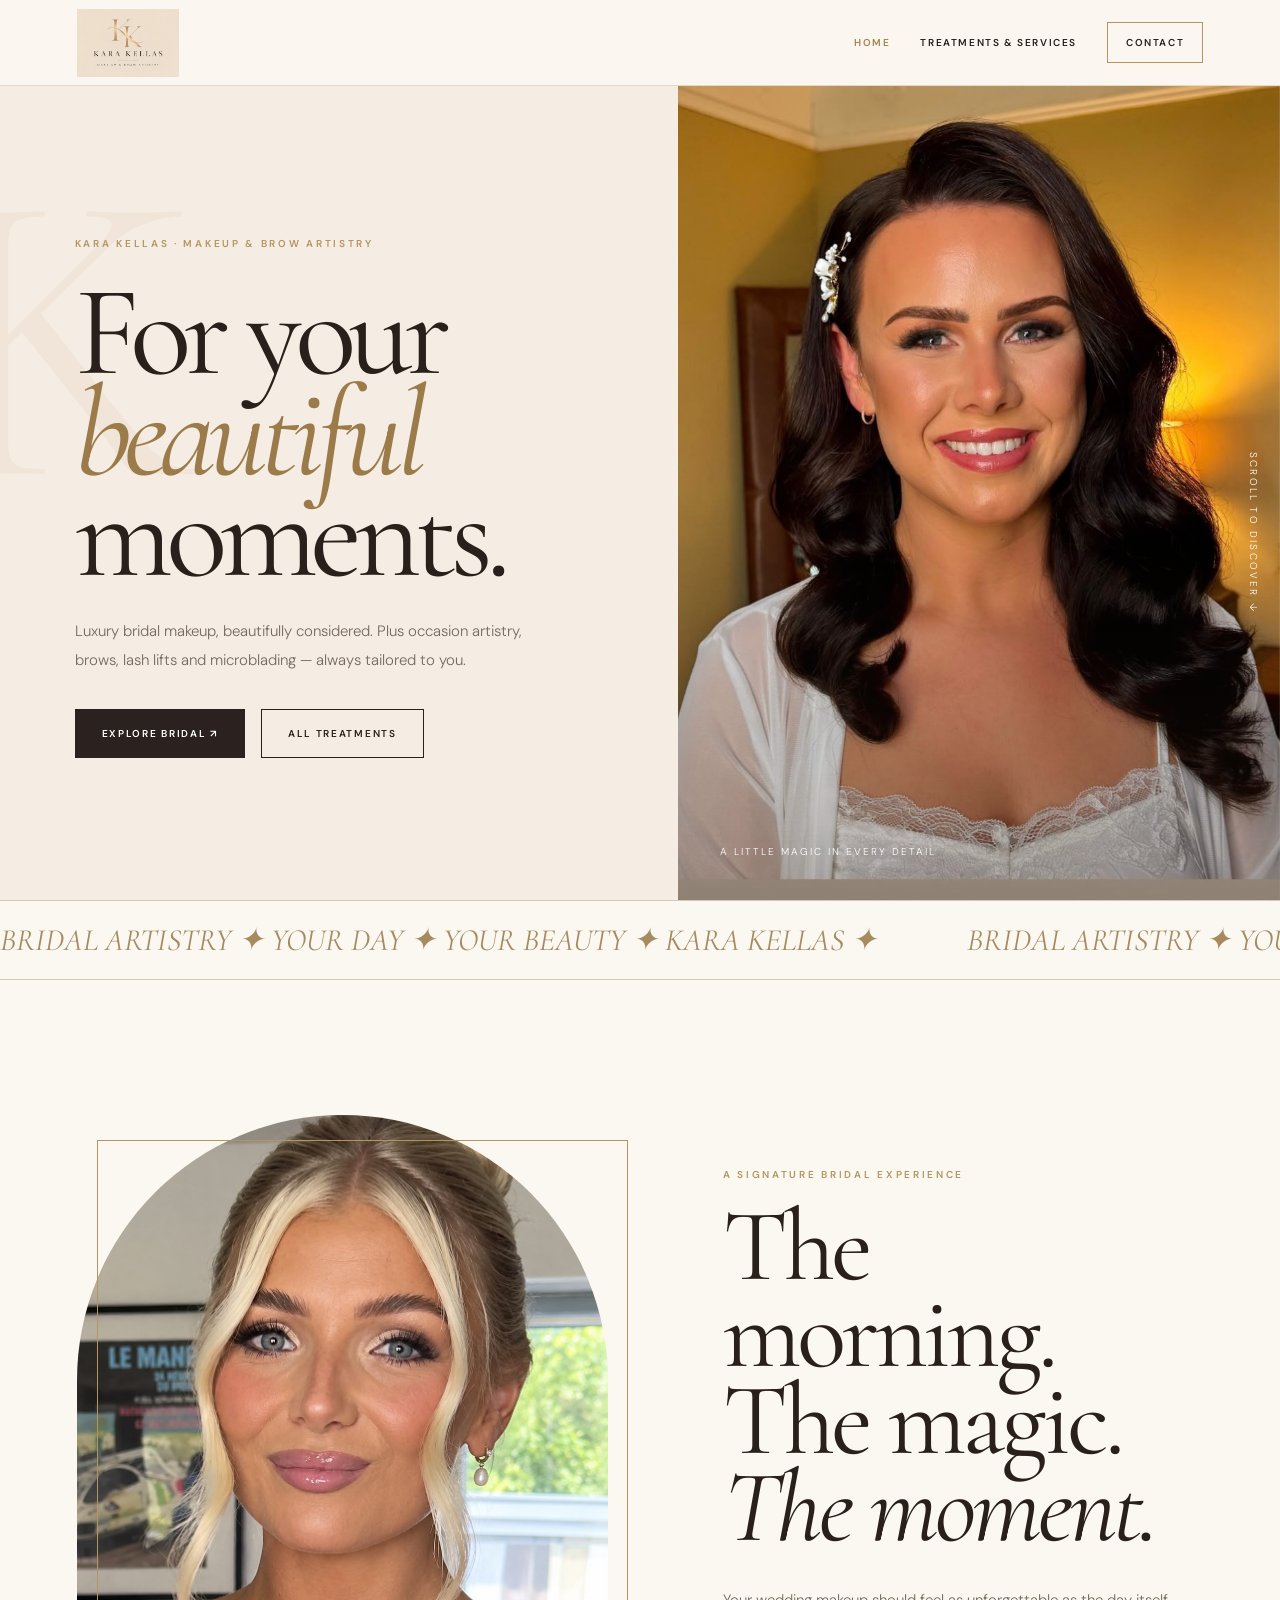
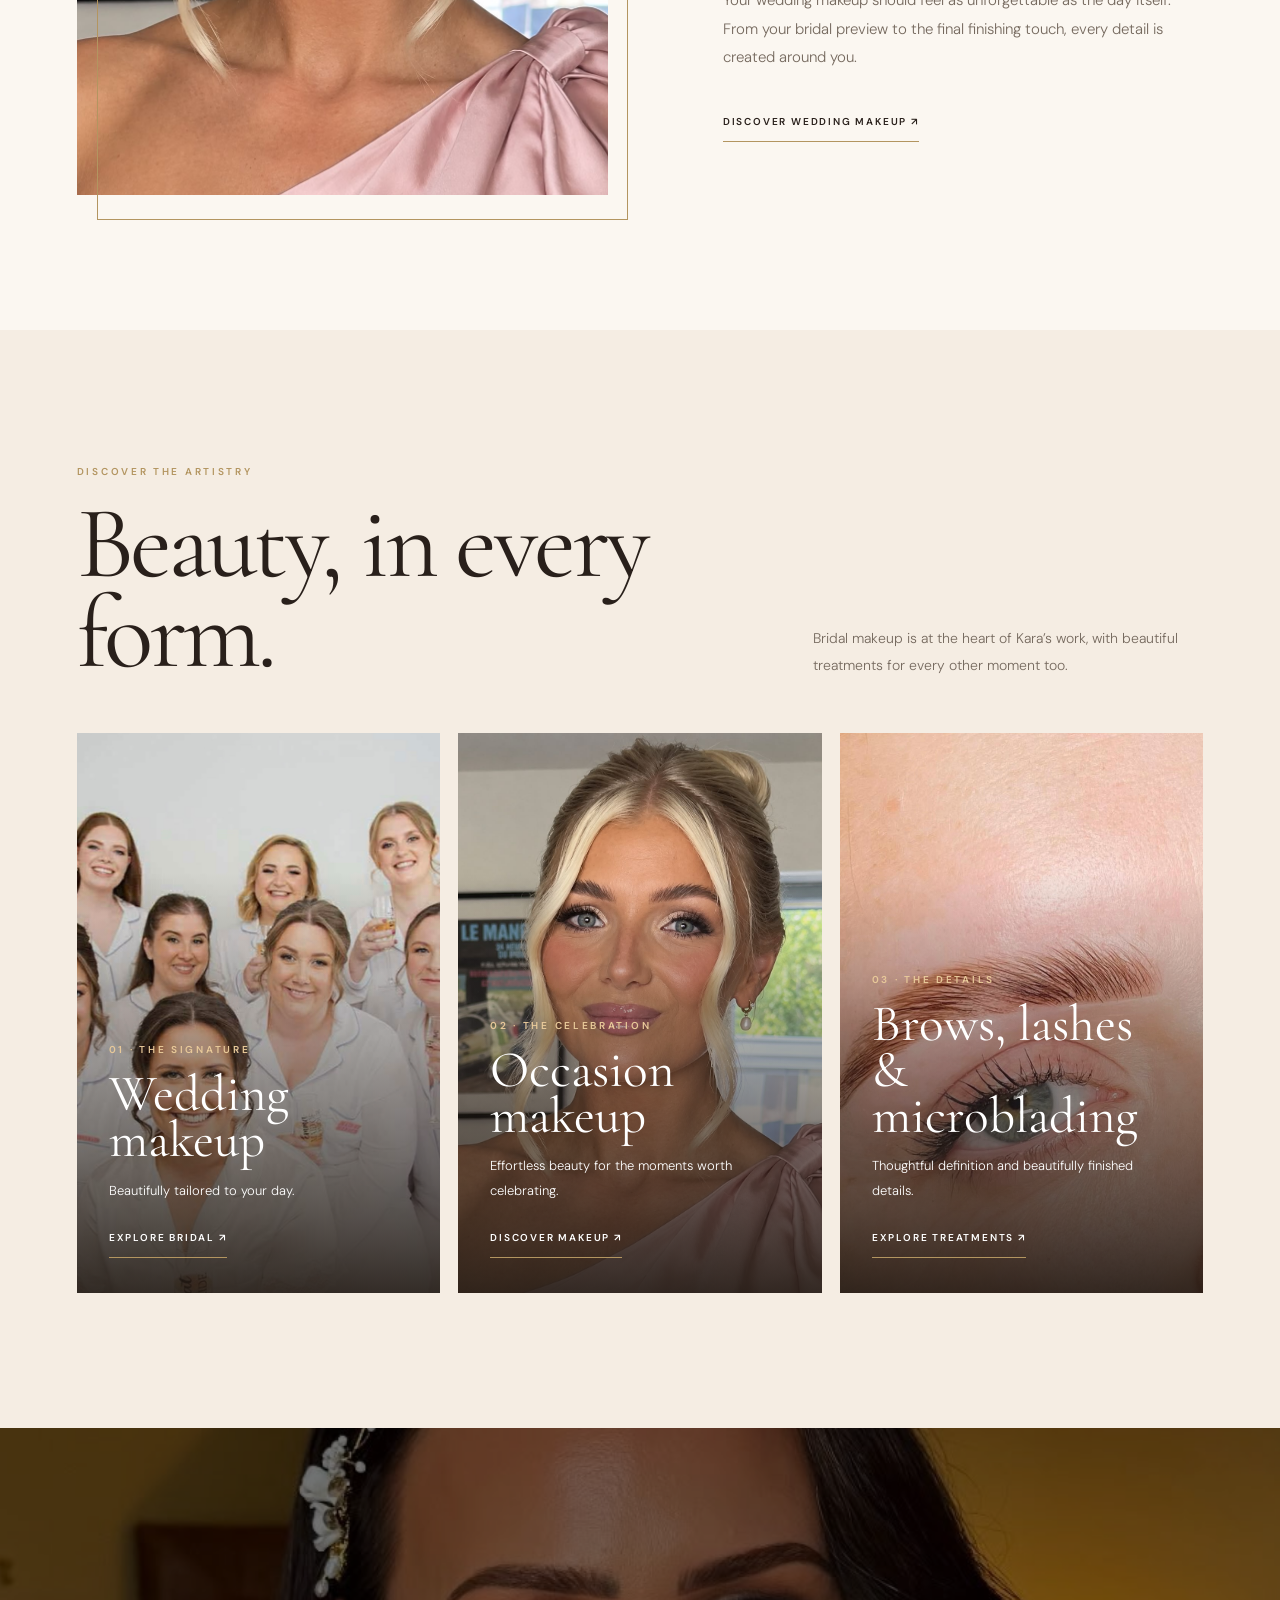
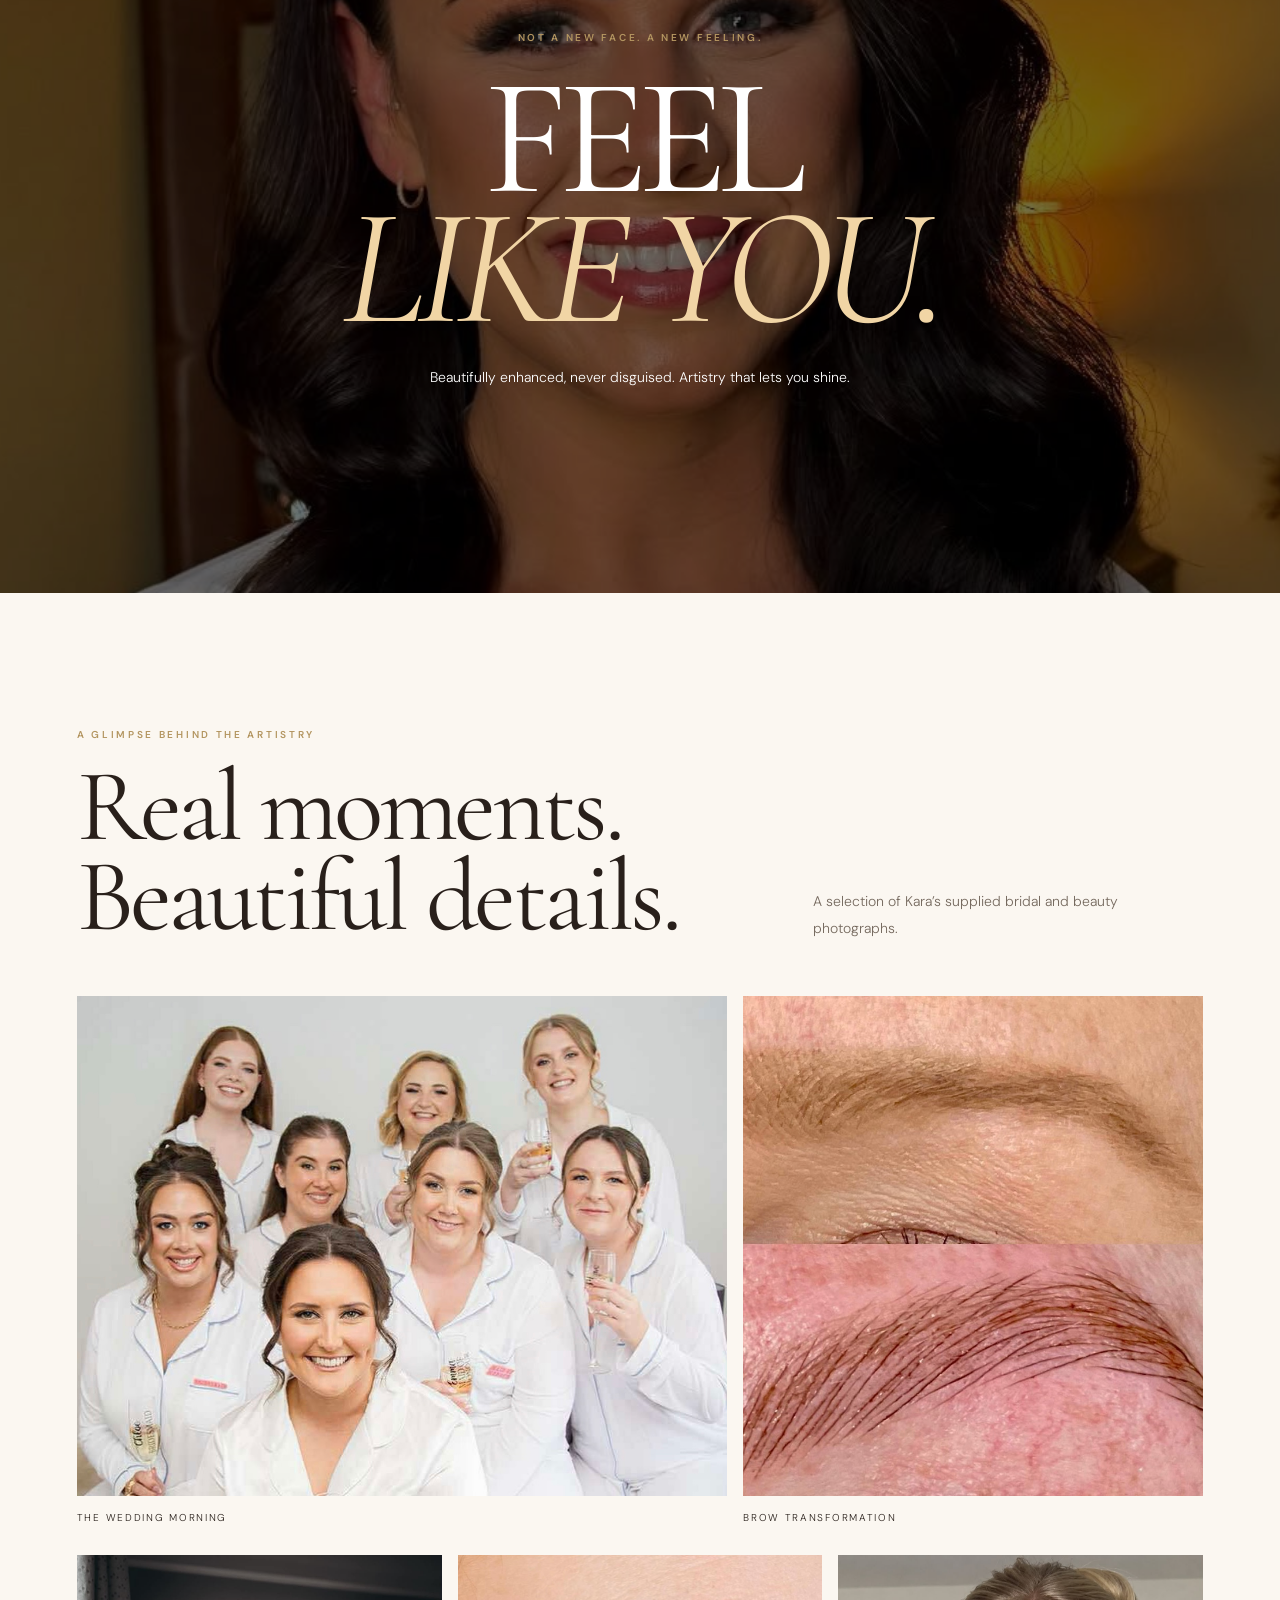
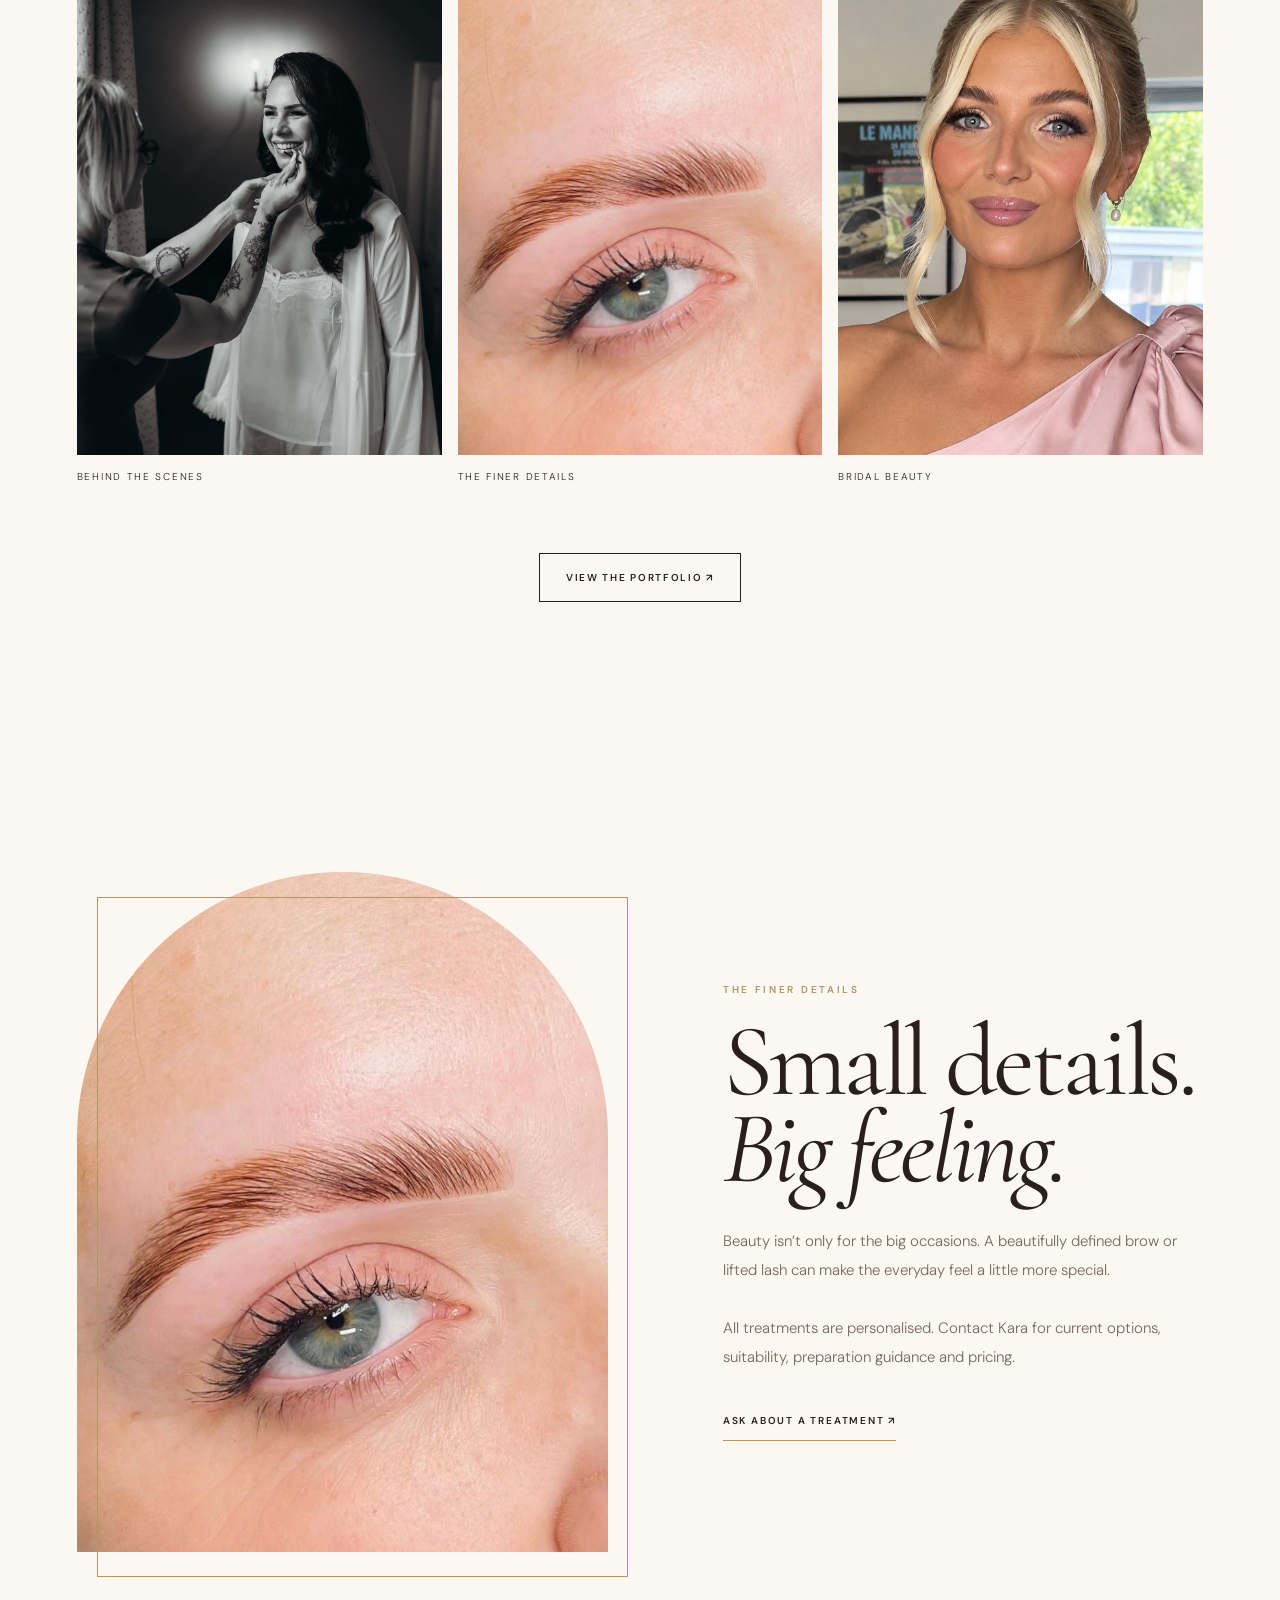
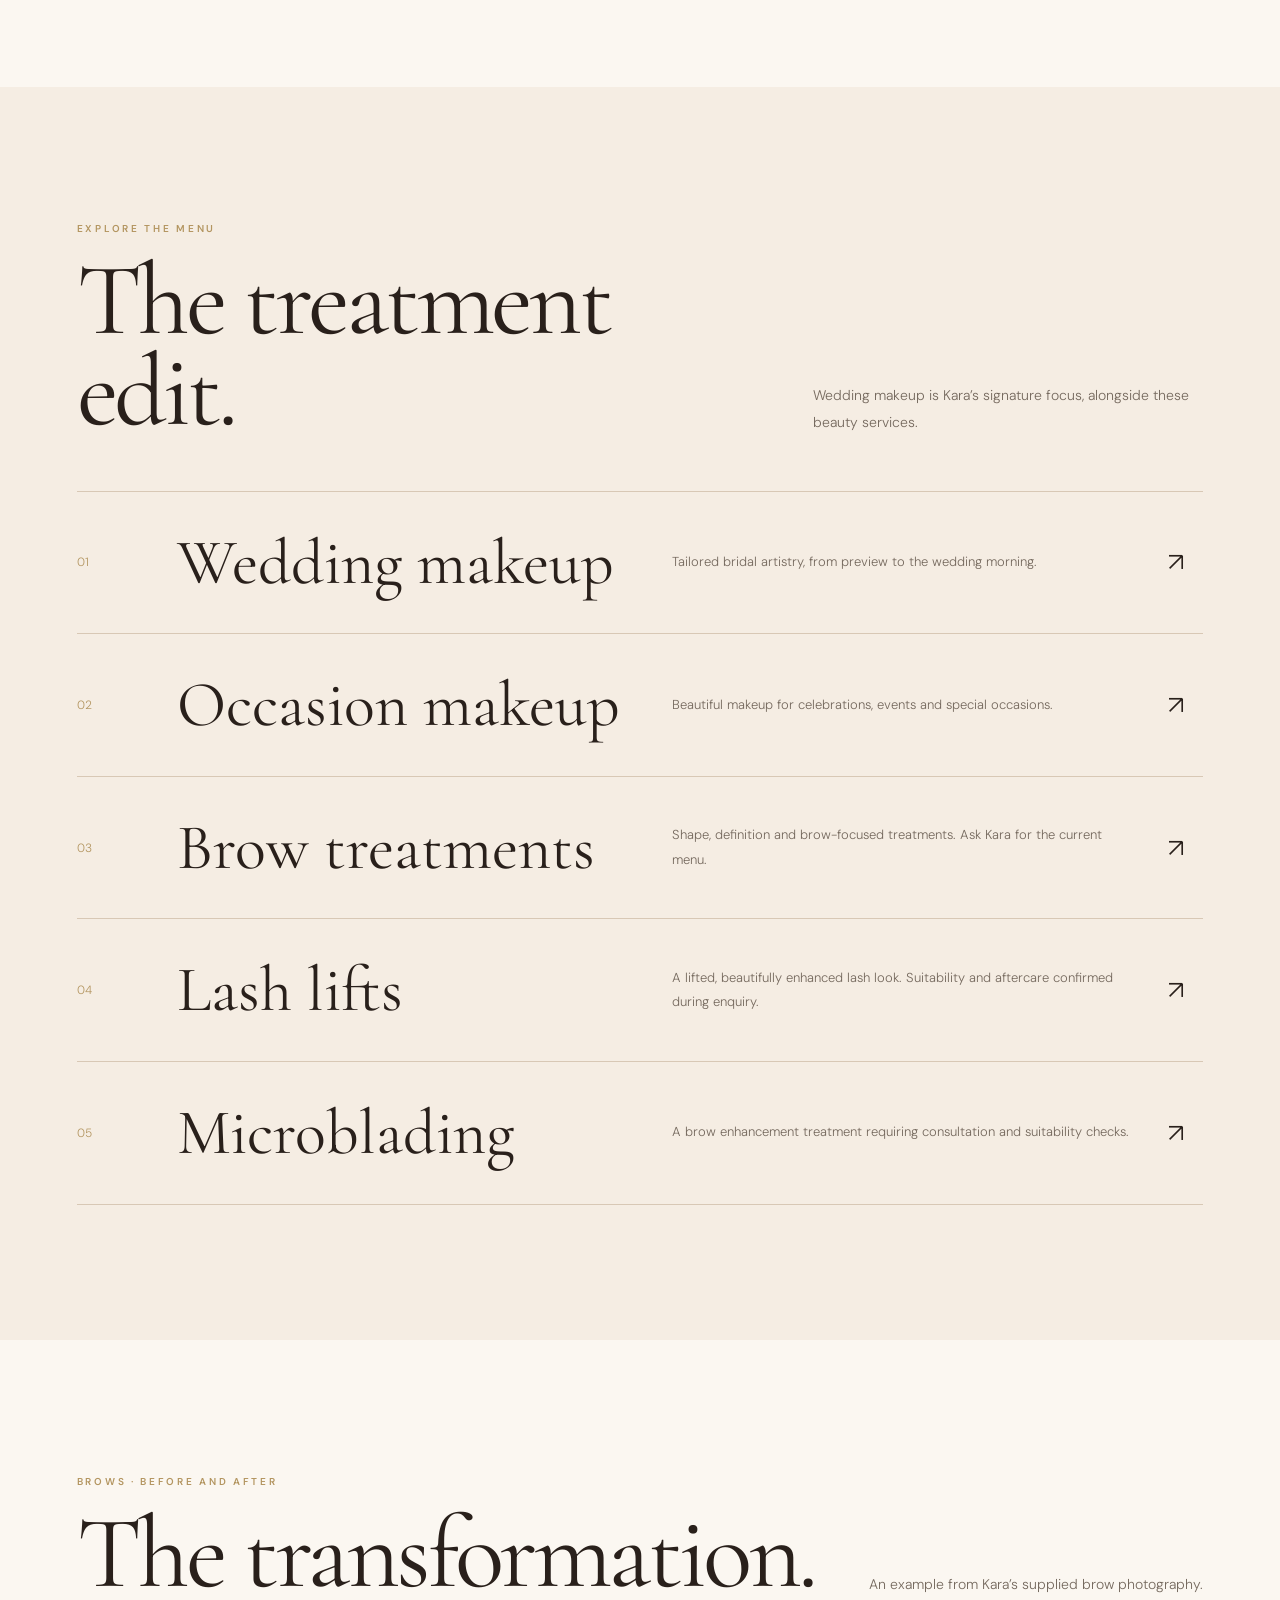
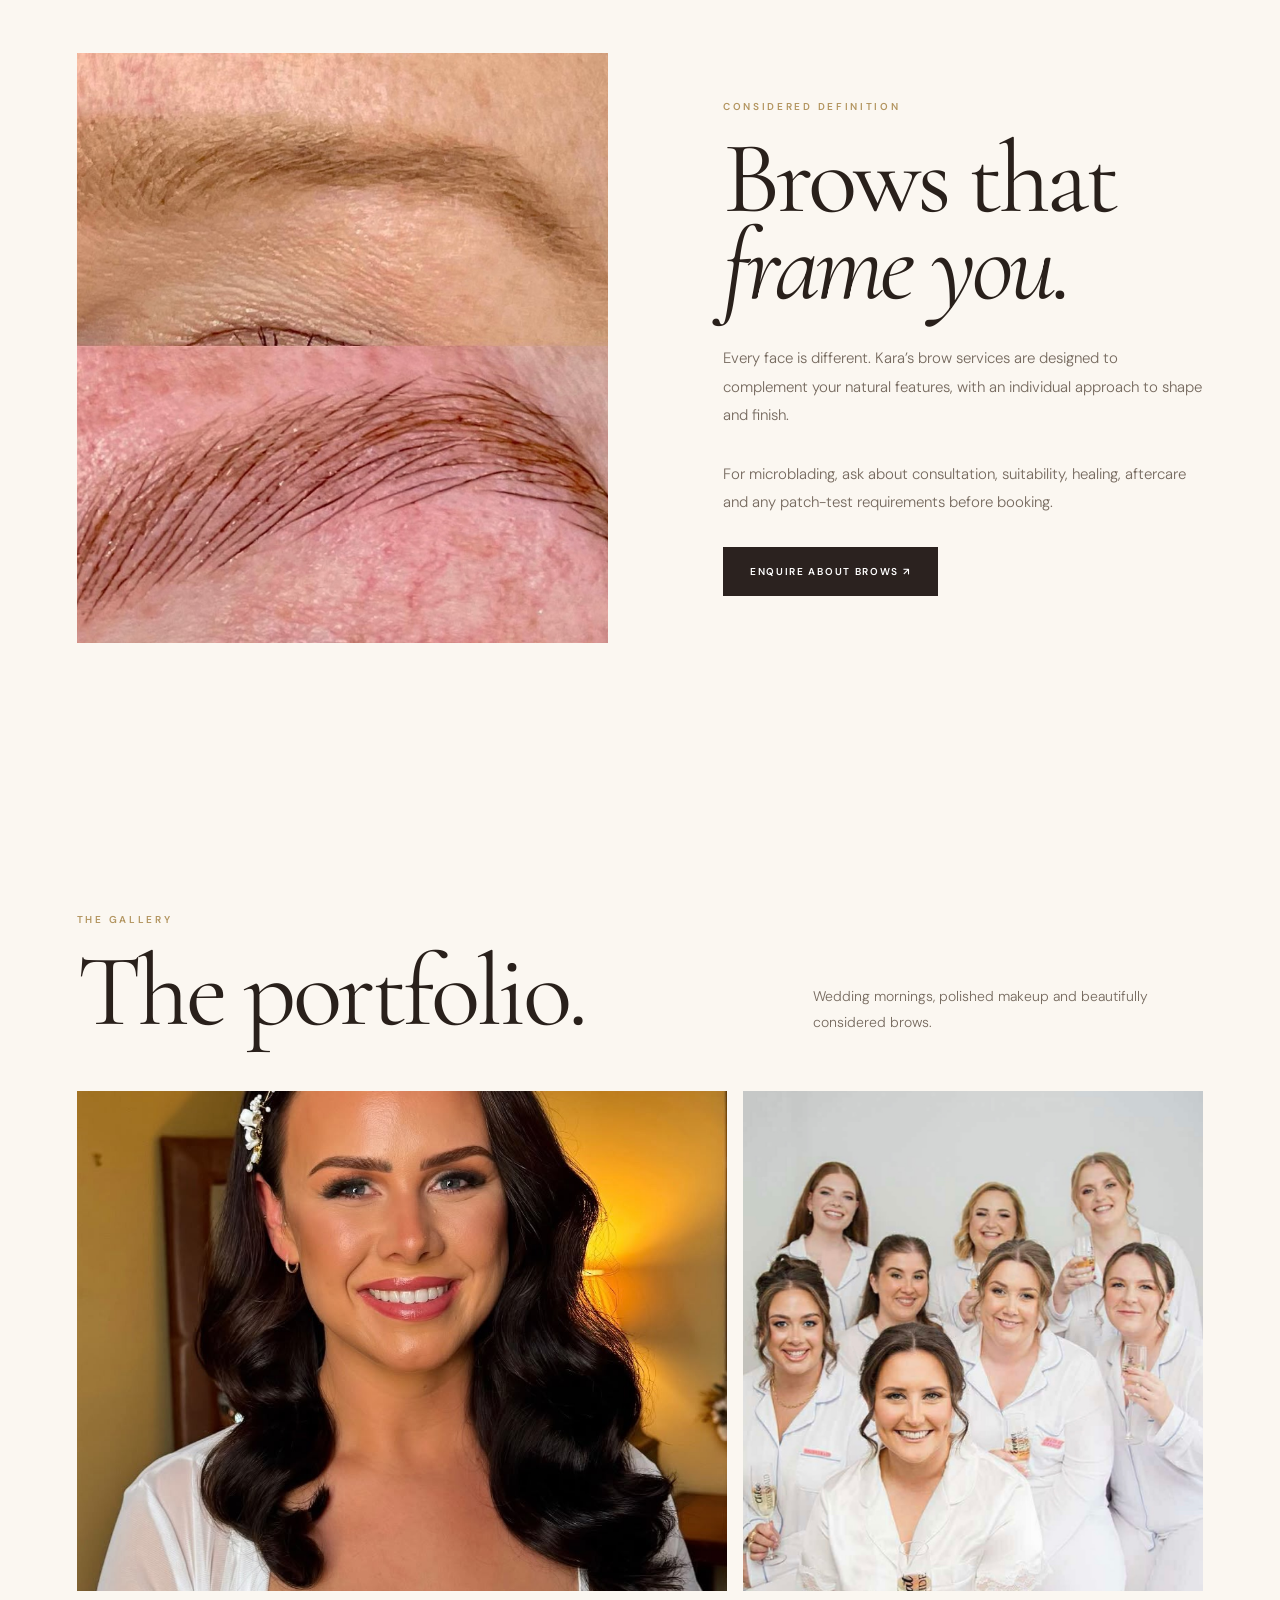
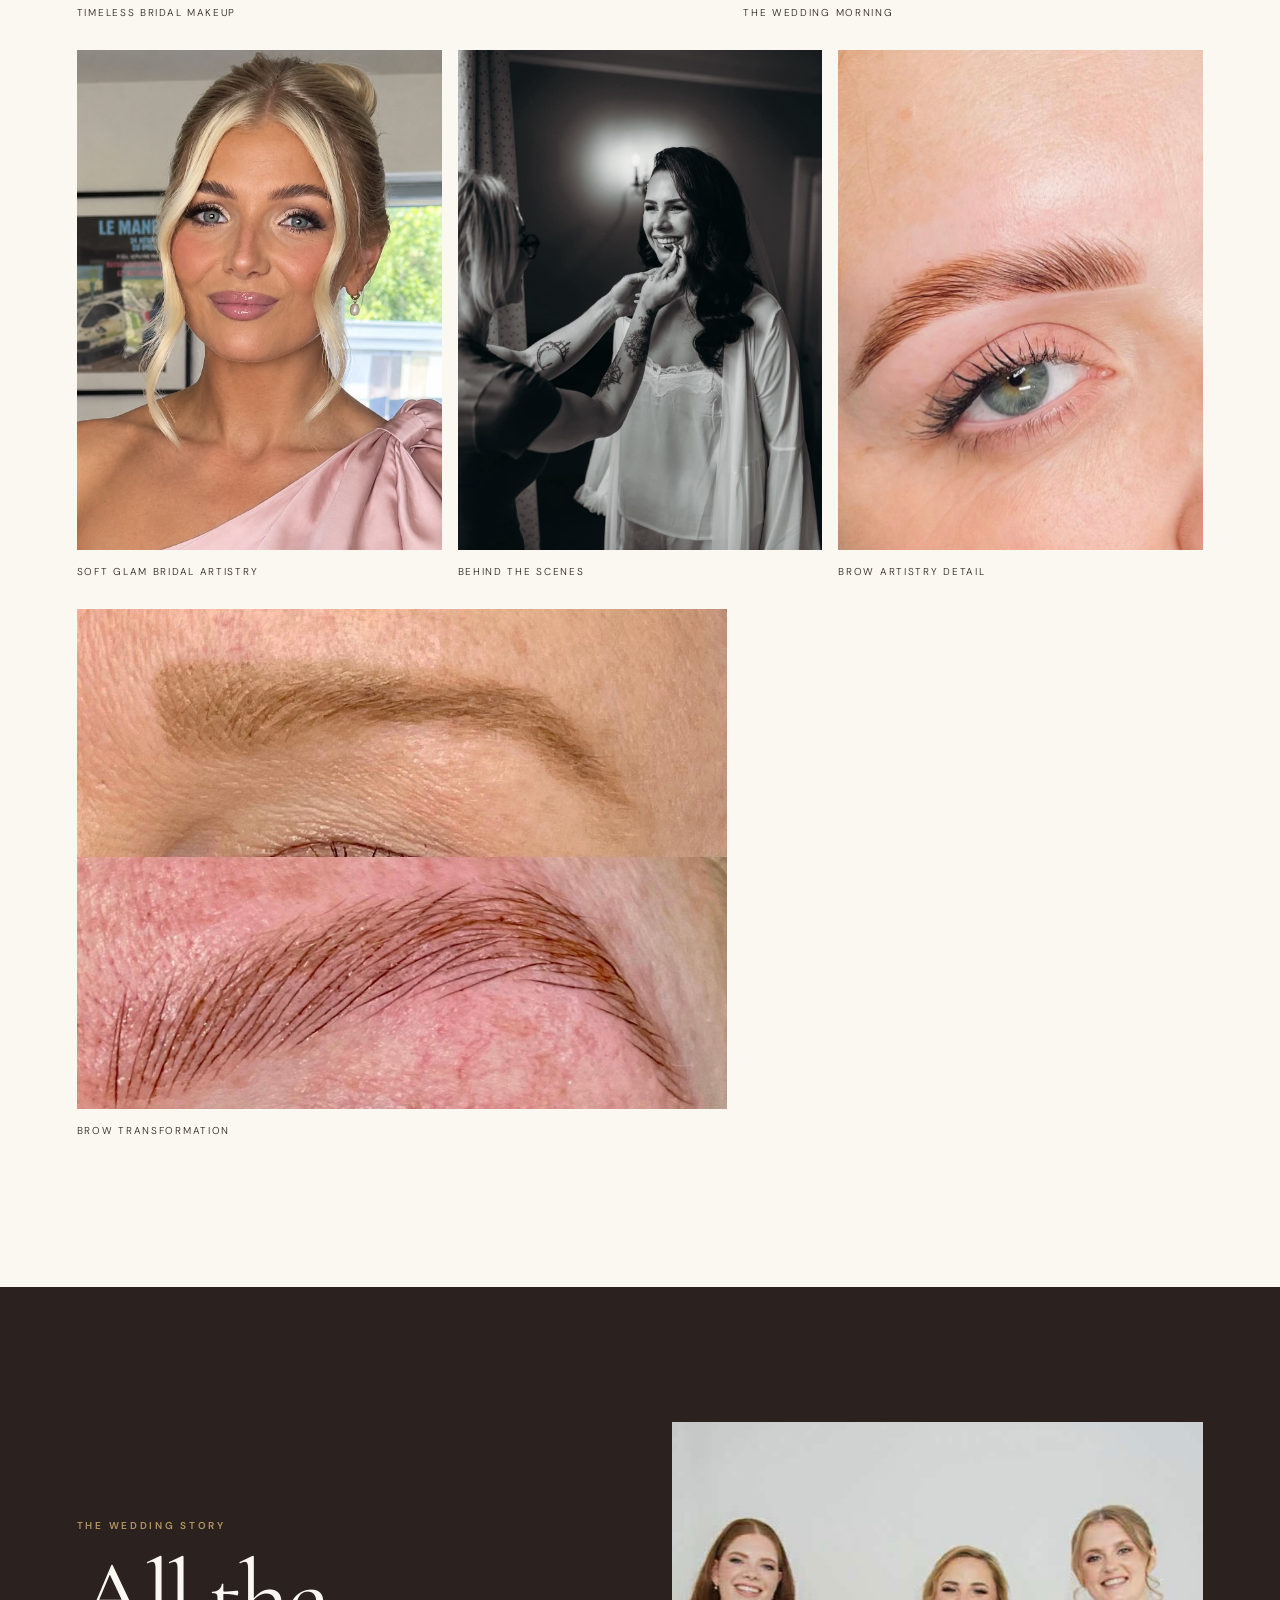
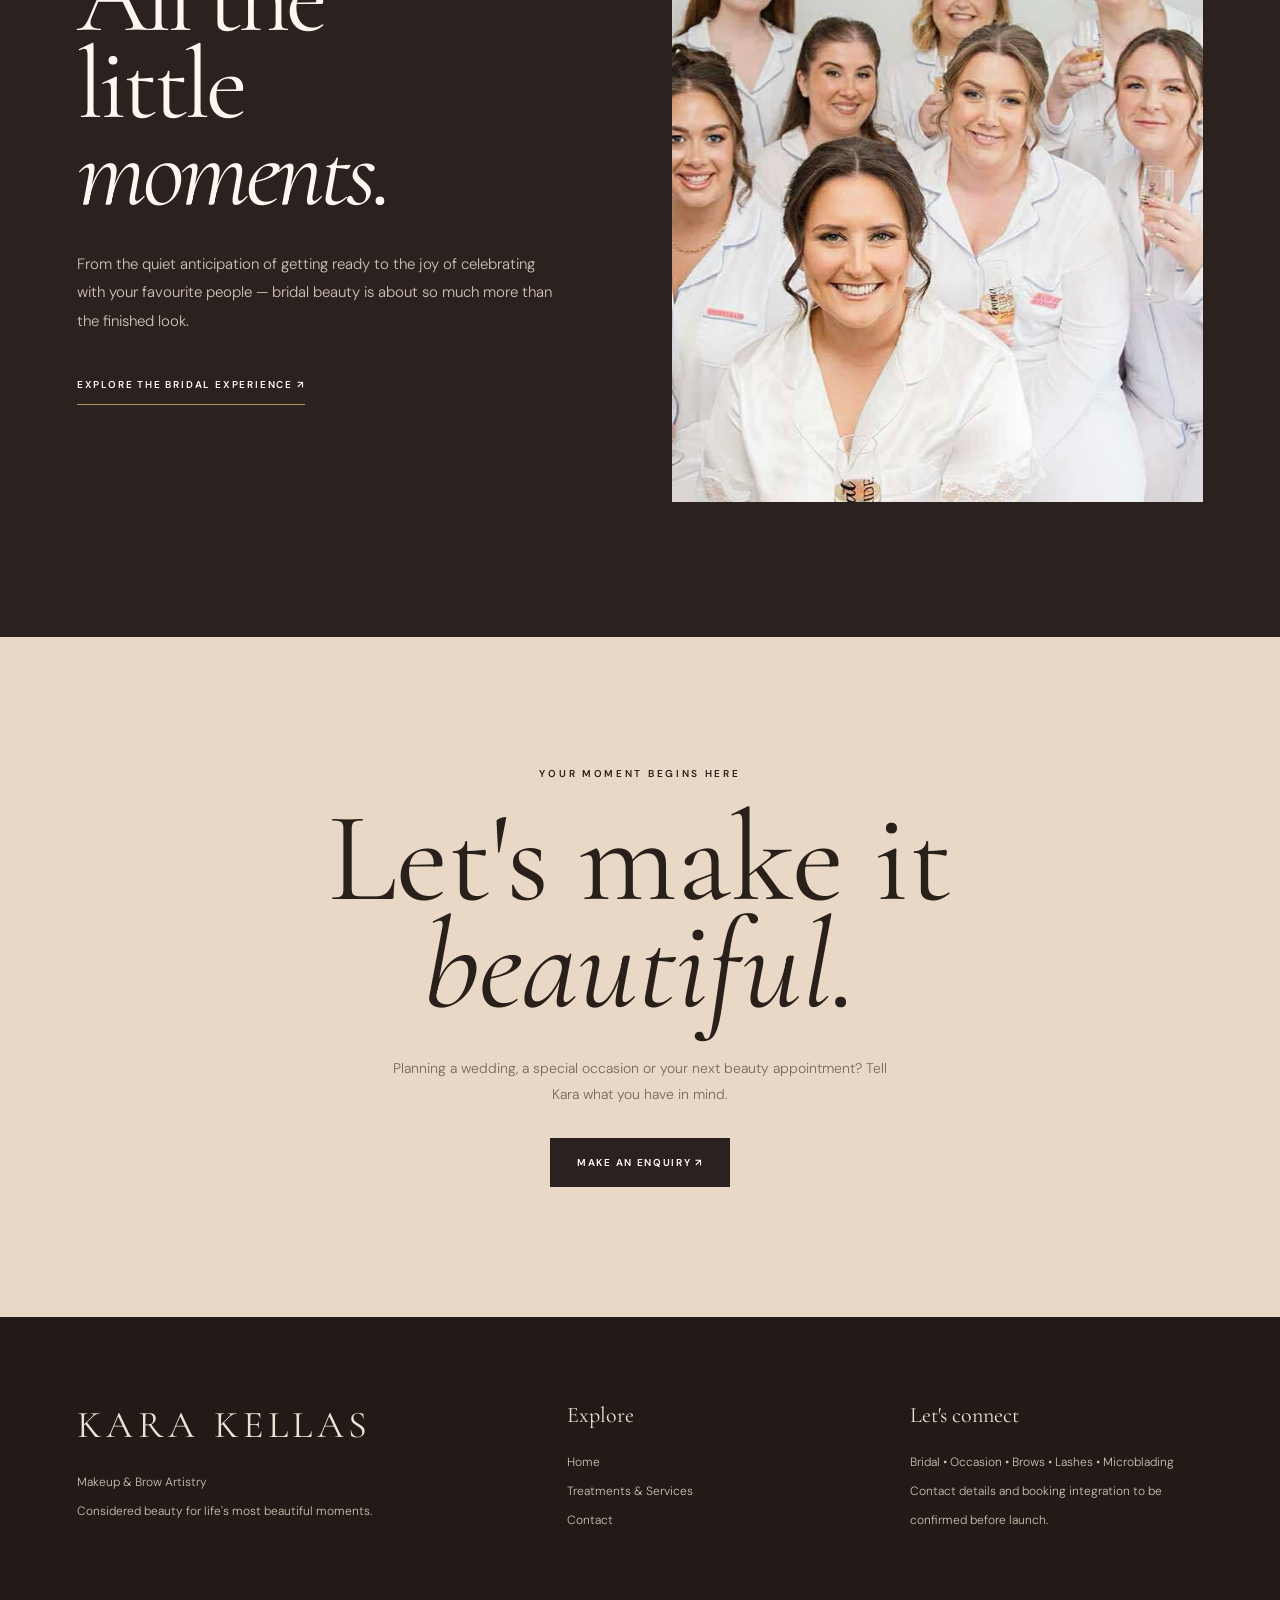
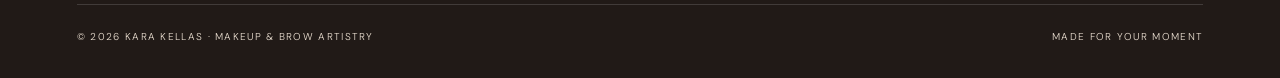
==== index.html @ be5a33a1 "Add files via upload" ====
<!DOCTYPE html>

<html lang="en-GB"><head><meta charset="utf-8"/><meta content="width=device-width,initial-scale=1" name="viewport"/><meta content="#f5ede3" name="theme-color"/><meta content="Kara Kellas — bridal makeup, occasion makeup, microblading, brows and lash lifts." name="description"/><title>Bridal Makeup &amp; Beauty | Kara Kellas</title><link href="styles.css" rel="stylesheet"/></head><body><header class="nav"><a aria-label="Kara Kellas home" class="brand" href="index.html"><img alt="Kara Kellas — Makeup &amp; Brow Artistry" class="header-logo" src="assets/kara-header-logo.jpg"/></a><button aria-controls="nav-links" aria-expanded="false" class="mobile-toggle">MENU ☰</button><nav aria-label="Main navigation" class="nav-links" id="nav-links"><a class="active" href="index.html">Home</a><a href="services.html">Treatments &amp; Services</a><a class="nav-button" href="contact.html">Contact</a></nav></header><main><section class="hero"><div class="hero-copy"><div class="eyebrow gold">Kara Kellas · Makeup &amp; Brow Artistry</div><h1>For your<br/><em>beautiful</em><br/>moments.</h1><p>Luxury bridal makeup, beautifully considered. Plus occasion artistry, brows, lash lifts and microblading — always tailored to you.</p><div class="hero-actions"><a class="button" href="services.html#bridal">Explore bridal ↗</a><a class="button outline" href="services.html#treatments">All treatments</a></div></div><div class="hero-image"><img alt="Bride with polished dark waves and wedding makeup" class="" loading="eager" src="assets/bridal-dark.jpg"/><div class="hero-stamp">A little magic in every detail</div><div class="vertical-label">Scroll to discover ↓</div></div></section><div class="ticker"><div class="ticker-track"><span>BRIDAL ARTISTRY ✦ YOUR DAY ✦ YOUR BEAUTY ✦ KARA KELLAS ✦</span><span>BRIDAL ARTISTRY ✦ YOUR DAY ✦ YOUR BEAUTY ✦ KARA KELLAS ✦</span></div></div><section class="section"><div class="container split"><div class="split-image arch reveal"><img alt="Bridal makeup featuring glowing skin and soft glam" class="" loading="lazy" src="assets/bridal-blonde.jpg"/><div class="image-frame"></div></div><div class="split-content reveal"><div class="eyebrow gold">A signature bridal experience</div><h2>The morning.<br/>The magic.<br/><em>The moment.</em></h2><p>Your wedding makeup should feel as unforgettable as the day itself. From your bridal preview to the final finishing touch, every detail is created around you.</p><a class="textlink" href="services.html#bridal">Discover wedding makeup ↗</a></div></div></section><section class="section cream"><div class="container"><div class="section-head reveal"><div><div class="eyebrow gold">Discover the artistry</div><h2>Beauty, in every form.</h2></div><p>Bridal makeup is at the heart of Kara’s work, with beautiful treatments for every other moment too.</p></div><div class="cards"><a class="photo-card reveal" href="services.html#bridal"><img alt="Bride and bridal party together" class="" loading="lazy" src="assets/bridal-party.jpg"/><div class="photo-card-content"><div class="eyebrow gold">01 · The signature</div><h3>Wedding<br/>makeup</h3><p>Beautifully tailored to your day.</p><span class="textlink">Explore bridal ↗</span></div></a><a class="photo-card reveal" href="services.html#treatments"><img alt="Soft glam occasion makeup" class="" loading="lazy" src="assets/bridal-blonde.jpg"/><div class="photo-card-content"><div class="eyebrow gold">02 · The celebration</div><h3>Occasion<br/>makeup</h3><p>Effortless beauty for the moments worth celebrating.</p><span class="textlink">Discover makeup ↗</span></div></a><a class="photo-card reveal" href="services.html#treatments"><img alt="Detailed brow and lash result" class="" loading="lazy" src="assets/brow-detail.jpg"/><div class="photo-card-content"><div class="eyebrow gold">03 · The details</div><h3>Brows, lashes<br/>&amp; microblading</h3><p>Thoughtful definition and beautifully finished details.</p><span class="textlink">Explore treatments ↗</span></div></a></div></div></section><section class="cinema"><img alt="Elegant bridal beauty portrait" class="" loading="lazy" src="assets/bridal-dark.jpg"/><div class="cinema-content reveal"><div class="eyebrow gold">Not a new face. A new feeling.</div><h2>FEEL<br/><em>LIKE YOU.</em></h2><p>Beautifully enhanced, never disguised. Artistry that lets you shine.</p></div></section><section class="section"><div class="container"><div class="section-head reveal"><div><div class="eyebrow gold">A glimpse behind the artistry</div><h2>Real moments.<br/>Beautiful details.</h2></div><p>A selection of Kara’s supplied bridal and beauty photographs.</p></div><div class="gallery-grid"><figure class="reveal"><img alt="Bride and her bridal party" class="" loading="lazy" src="assets/bridal-party.jpg"/><figcaption>The wedding morning</figcaption></figure><figure class="reveal"><img alt="Brow before and after transformation" class="" loading="lazy" src="assets/brow-transformation.jpg"/><figcaption>Brow transformation</figcaption></figure><figure class="reveal"><img alt="Behind the scenes of bridal makeup" class="" loading="lazy" src="assets/behind-scenes.jpg"/><figcaption>Behind the scenes</figcaption></figure><figure class="reveal"><img alt="Detailed brow treatment result" class="" loading="lazy" src="assets/brow-detail.jpg"/><figcaption>The finer details</figcaption></figure><figure class="reveal"><img alt="Bridal soft glam makeup" class="" loading="lazy" src="assets/bridal-blonde.jpg"/><figcaption>Bridal beauty</figcaption></figure></div><div style="text-align:center;margin-top:55px"><a class="button outline" href="index.html#portfolio">View the portfolio ↗</a></div></div></section><section class="section" id="treatments"><div class="container split"><div class="split-image arch reveal"><img alt="Defined brow and lashes in close-up" class="" loading="lazy" src="assets/brow-detail.jpg"/><div class="image-frame"></div></div><div class="split-content reveal"><div class="eyebrow gold">The finer details</div><h2>Small details.<br/><em>Big feeling.</em></h2><p>Beauty isn’t only for the big occasions. A beautifully defined brow or lifted lash can make the everyday feel a little more special.</p><p>All treatments are personalised. Contact Kara for current options, suitability, preparation guidance and pricing.</p><a class="textlink" href="contact.html">Ask about a treatment ↗</a></div></div></section><section class="section cream"><div class="container"><div class="section-head reveal"><div><div class="eyebrow gold">Explore the menu</div><h2>The treatment edit.</h2></div><p>Wedding makeup is Kara’s signature focus, alongside these beauty services.</p></div><div class="service-list"><a class="service-item reveal" href="services.html#bridal"><span class="number">01</span><h3>Wedding makeup</h3><p>Tailored bridal artistry, from preview to the wedding morning.</p><span class="arrow">↗</span></a><a class="service-item reveal" href="contact.html?service=Occasion%20makeup"><span class="number">02</span><h3>Occasion makeup</h3><p>Beautiful makeup for celebrations, events and special occasions.</p><span class="arrow">↗</span></a><a class="service-item reveal" href="contact.html?service=Brows"><span class="number">03</span><h3>Brow treatments</h3><p>Shape, definition and brow-focused treatments. Ask Kara for the current menu.</p><span class="arrow">↗</span></a><a class="service-item reveal" href="contact.html?service=Lash%20lift"><span class="number">04</span><h3>Lash lifts</h3><p>A lifted, beautifully enhanced lash look. Suitability and aftercare confirmed during enquiry.</p><span class="arrow">↗</span></a><a class="service-item reveal" href="contact.html?service=Microblading"><span class="number">05</span><h3>Microblading</h3><p>A brow enhancement treatment requiring consultation and suitability checks.</p><span class="arrow">↗</span></a></div></div></section><section class="section"><div class="container"><div class="section-head reveal"><div><div class="eyebrow gold">Brows · Before and after</div><h2>The transformation.</h2></div><p>An example from Kara’s supplied brow photography.</p></div><div class="split"><div class="split-image reveal" style="height:590px"><img alt="Before and after photograph showing a brow transformation" class="" loading="lazy" src="assets/brow-transformation.jpg"/></div><div class="split-content reveal"><div class="eyebrow gold">Considered definition</div><h2>Brows that<br/><em>frame you.</em></h2><p>Every face is different. Kara’s brow services are designed to complement your natural features, with an individual approach to shape and finish.</p><p>For microblading, ask about consultation, suitability, healing, aftercare and any patch-test requirements before booking.</p><a class="button" href="contact.html?service=Brows">Enquire about brows ↗</a></div></div></div></section><section class="section" id="portfolio"><div class="container"><div class="section-head reveal"><div><div class="eyebrow gold">The gallery</div><h2>The portfolio.</h2></div><p>Wedding mornings, polished makeup and beautifully considered brows.</p></div><div class="gallery-grid"><figure class="reveal"><img alt="Timeless bridal makeup" class="" loading="lazy" src="assets/bridal-dark.jpg"/><figcaption>Timeless bridal makeup</figcaption></figure><figure class="reveal"><img alt="The wedding morning" class="" loading="lazy" src="assets/bridal-party.jpg"/><figcaption>The wedding morning</figcaption></figure><figure class="reveal"><img alt="Soft glam bridal artistry" class="" loading="lazy" src="assets/bridal-blonde.jpg"/><figcaption>Soft glam bridal artistry</figcaption></figure><figure class="reveal"><img alt="Behind the scenes" class="" loading="lazy" src="assets/behind-scenes.jpg"/><figcaption>Behind the scenes</figcaption></figure><figure class="reveal"><img alt="Brow artistry detail" class="" loading="lazy" src="assets/brow-detail.jpg"/><figcaption>Brow artistry detail</figcaption></figure><figure class="reveal"><img alt="Brow transformation" class="" loading="lazy" src="assets/brow-transformation.jpg"/><figcaption>Brow transformation</figcaption></figure></div></div></section><section class="section dark"><div class="container split reverse"><div class="split-content reveal"><div class="eyebrow gold">The wedding story</div><h2>All the<br/>little <em>moments.</em></h2><p>From the quiet anticipation of getting ready to the joy of celebrating with your favourite people — bridal beauty is about so much more than the finished look.</p><a class="textlink" href="services.html#bridal">Explore the bridal experience ↗</a></div><div class="split-image reveal"><img alt="Wedding party celebrating together" class="" loading="lazy" src="assets/bridal-party.jpg"/></div></div></section><section class="cta"><div class="container reveal"><div class="eyebrow">Your moment begins here</div><h2>Let's make it<br/><em>beautiful.</em></h2><p>Planning a wedding, a special occasion or your next beauty appointment? Tell Kara what you have in mind.</p><a class="button" href="contact.html">Make an enquiry ↗</a></div></section></main><footer class="site-footer"><div class="container"><div class="footer-grid"><div><h3 style="font-size:38px;letter-spacing:.12em">KARA KELLAS</h3><p>Makeup &amp; Brow Artistry</p><p>Considered beauty for life's most beautiful moments.</p></div><div><h3>Explore</h3><a href="index.html">Home</a><a href="services.html">Treatments &amp; Services</a><a href="contact.html">Contact</a></div><div><h3>Let's connect</h3><p>Bridal • Occasion • Brows • Lashes • Microblading</p><p>Contact details and booking integration to be confirmed before launch.</p></div></div><div class="footer-bottom"><span>© <span id="year">2026</span> KARA KELLAS · MAKEUP &amp; BROW ARTISTRY</span><span>MADE FOR YOUR MOMENT</span></div></div></footer><script defer="" src="script.js"></script></body></html>
---- styles.css ----
@import url('https://fonts.googleapis.com/css2?family=Cormorant+Garamond:ital,wght@0,400;0,500;0,600;1,400;1,500&family=DM+Sans:wght@300;400;500;600;700&display=swap');
:root{--cream:#f5ede3;--paper:#fbf7f1;--sand:#e8d8c5;--gold:#b39560;--gold2:#d9bc83;--ink:#29201b;--espresso:#2b221f;--muted:#75695e;--line:#d8c8b5;--serif:'Cormorant Garamond',Georgia,serif;--sans:'DM Sans',Arial,sans-serif}*{box-sizing:border-box}html{scroll-behavior:smooth;scroll-padding-top:95px}body{margin:0;background:var(--paper);color:var(--ink);font-family:var(--sans);font-weight:300;overflow-x:hidden}img{display:block;width:100%;height:100%;object-fit:cover}a{color:inherit;text-decoration:none}button,input,textarea,select{font:inherit}button{cursor:pointer}h1,h2,h3,p,figure{margin:0}h1,h2,h3{font-family:var(--serif);font-weight:400}p{line-height:1.9}.eyebrow{font-size:10px;letter-spacing:.27em;text-transform:uppercase;font-weight:600}.gold{color:var(--gold)}.container{width:min(1360px,88%);margin-inline:auto}.nav{height:86px;position:fixed;z-index:99;top:0;left:0;right:0;display:flex;align-items:center;justify-content:space-between;padding:0 6%;background:rgba(251,247,241,.94);backdrop-filter:blur(20px);border-bottom:1px solid rgba(179,149,96,.3);transition:height .3s,box-shadow .3s}.nav.scrolled{height:72px;box-shadow:0 10px 30px #291d1414}.brand{display:flex;align-items:center;gap:12px}.brand-mark{font:italic 44px var(--serif);line-height:1;color:#a3844e;letter-spacing:-.13em;padding-right:7px}.brand-name{font:500 22px var(--serif);letter-spacing:.15em}.brand-sub{font-size:8px;letter-spacing:.18em;text-transform:uppercase;margin-top:2px}.nav-links{display:flex;align-items:center;gap:30px}.nav-links a{font-size:10px;letter-spacing:.16em;text-transform:uppercase;font-weight:600}.nav-links a.active{color:#a3844e}.nav-links .nav-button{padding:13px 18px;border:1px solid var(--gold)}.mobile-toggle{display:none;background:transparent;border:1px solid var(--line);padding:10px 14px}.button{display:inline-flex;align-items:center;justify-content:center;gap:24px;background:var(--espresso);color:#fff;padding:17px 26px;font-size:10px;font-weight:600;letter-spacing:.17em;text-transform:uppercase;border:1px solid var(--espresso);transition:.3s}.button:hover{background:var(--gold);border-color:var(--gold);color:#201810}.button.light{background:var(--paper);color:var(--ink);border-color:var(--paper)}.button.outline{background:transparent;color:inherit;border-color:currentColor}.button.outline:hover{background:var(--espresso);color:white}.textlink{display:inline-flex;gap:18px;align-items:center;padding:13px 0;border-bottom:1px solid var(--gold);font-size:10px;text-transform:uppercase;letter-spacing:.18em;font-weight:600}.textlink:hover{gap:26px}.hero{min-height:100svh;display:grid;grid-template-columns:53% 47%;padding-top:86px;background:var(--cream)}.hero-copy{padding:10vh 6vw 9vh 11%;display:flex;flex-direction:column;justify-content:center;position:relative}.hero-copy:before{content:'K';font:400 420px var(--serif);position:absolute;top:0;left:-70px;color:#e5d4c0;opacity:.3;pointer-events:none}.hero-copy>*{position:relative}.hero h1{font-size:clamp(85px,10vw,170px);line-height:.79;letter-spacing:-.055em;margin:32px 0}.hero h1 em{font-weight:400;color:#9b7b49}.hero p{max-width:470px;font-size:15px;color:var(--muted);margin-bottom:35px}.hero-actions{display:flex;gap:16px;flex-wrap:wrap}.hero-image{position:relative;overflow:hidden}.hero-image img{object-position:center 27%;animation:heroZoom 2.2s ease both}.hero-image:after{content:'';position:absolute;inset:0;background:linear-gradient(0deg,#27170e55,transparent 50%)}.hero-stamp{position:absolute;bottom:42px;left:42px;z-index:1;color:white;font-size:10px;letter-spacing:.2em;text-transform:uppercase}.vertical-label{position:absolute;top:45%;right:20px;writing-mode:vertical-rl;z-index:1;color:white;letter-spacing:.22em;font-size:10px;text-transform:uppercase}.ticker{overflow:hidden;border-block:1px solid var(--line);padding:20px 0;white-space:nowrap;background:var(--paper)}.ticker-track{display:flex;gap:45px;width:max-content;animation:ticker 35s linear infinite;font:italic 31px var(--serif);color:#a68b61}.ticker-track span{padding-right:45px}.section{padding:135px 0}.section.cream{background:var(--cream)}.section.dark{background:var(--espresso);color:var(--paper)}.section-head{display:flex;align-items:end;justify-content:space-between;gap:45px;margin-bottom:55px}.section-head h2,.bigtitle{font-size:clamp(65px,8vw,130px);line-height:.88;letter-spacing:-.035em;margin-top:20px}.section-head p{max-width:390px;color:var(--muted);font-size:14px}.dark .section-head p{color:#d0c1b1}.split{display:grid;grid-template-columns:1.05fr .95fr;gap:9vw;align-items:center}.split.reverse{grid-template-columns:.95fr 1.05fr}.split-image{position:relative;height:680px}.split-image img{object-position:center 35%}.split-image.arch img{border-radius:400px 400px 0 0}.split-image .image-frame{position:absolute;inset:25px -20px -25px 20px;border:1px solid var(--gold);pointer-events:none}.split-content h2{font-size:clamp(72px,8vw,125px);line-height:.85;letter-spacing:-.04em;margin:22px 0 35px}.split-content p{max-width:510px;color:var(--muted);font-size:15px;margin-bottom:30px}.dark .split-content p{color:#d1c4b8}.cards{display:grid;grid-template-columns:repeat(3,1fr);gap:18px}.photo-card{height:560px;position:relative;overflow:hidden;color:white;background:#63564b}.photo-card img{transition:transform 1s}.photo-card:hover img{transform:scale(1.07)}.photo-card:after{content:'';position:absolute;inset:0;background:linear-gradient(0deg,#211913e8,transparent 75%)}.photo-card-content{position:absolute;bottom:35px;left:32px;right:32px;z-index:1}.photo-card h3{font-size:clamp(43px,4vw,70px);line-height:.9;margin:15px 0}.photo-card p{font-size:13px;margin-bottom:15px}.photo-card .eyebrow{color:#e8c999}.filmstrip{display:flex;overflow-x:auto;gap:18px;scroll-snap-type:x mandatory;padding:0 6% 30px}.filmstrip figure{flex:0 0 min(32vw,480px);scroll-snap-align:start}.filmstrip figure:nth-child(even){padding-top:65px}.filmstrip img{height:530px}.filmstrip figcaption{font-size:10px;text-transform:uppercase;letter-spacing:.17em;margin-top:16px;color:var(--muted)}.filmstrip figure:nth-child(even) img{height:465px}.cinema{height:85svh;min-height:600px;position:relative;display:grid;place-items:center;text-align:center;color:white;overflow:hidden}.cinema>img{position:absolute;inset:0;filter:brightness(.45);object-position:center 34%;transform:scale(1.06)}.cinema-content{position:relative;z-index:1;padding:40px}.cinema h2{font-size:clamp(95px,13vw,210px);line-height:.78;letter-spacing:-.06em;margin:30px 0}.cinema h2 em{color:#f1d5a5}.cinema p{max-width:480px;margin:auto;font-size:14px}.page-hero{padding:175px 0 100px;background:var(--cream);position:relative;overflow:hidden}.page-hero:after{content:'K';position:absolute;right:0;top:25px;font:400 480px var(--serif);color:#e5d4c0;opacity:.35;pointer-events:none}.page-hero .container{position:relative;z-index:1}.page-hero h1{font-size:clamp(92px,12vw,180px);line-height:.78;letter-spacing:-.055em;margin:30px 0}.page-hero h1 em{color:#a18558}.page-hero p{max-width:610px;color:var(--muted);font-size:15px}.fullbleed{height:75svh;min-height:520px;position:relative}.fullbleed img{object-position:center 36%}.fullbleed .caption{position:absolute;bottom:40px;left:6%;color:white;text-shadow:0 1px 8px #0008;font-size:10px;letter-spacing:.2em;text-transform:uppercase}.statrow{display:grid;grid-template-columns:repeat(3,1fr);border-block:1px solid var(--line);padding:35px 0;gap:30px}.statrow div{border-right:1px solid var(--line);padding-right:25px}.statrow div:last-child{border:0}.statrow strong{display:block;font:400 44px var(--serif);margin-bottom:10px}.statrow p{font-size:12px;color:var(--muted)}.pricing{display:grid;grid-template-columns:1fr 1fr;gap:60px}.price-box{background:#fffaf4;border:1px solid var(--line);padding:50px}.price-box.featured{background:var(--espresso);color:white}.price-box h3{font-size:50px;margin:16px 0}.price{font:400 64px var(--serif);color:var(--gold)}.price-box p,.price-box li{font-size:13px;line-height:1.9}.price-box ul{padding-left:18px;margin:25px 0 30px}.price-box li{margin-bottom:10px}.price-note{font-size:12px;color:var(--muted);margin-top:25px}.service-list{border-top:1px solid var(--line)}.service-item{display:grid;grid-template-columns:70px 1fr 1fr 35px;gap:30px;align-items:center;padding:42px 0;border-bottom:1px solid var(--line)}.service-item h3{font-size:clamp(46px,5vw,78px);line-height:.9}.service-item p{font-size:13px;color:var(--muted)}.service-item .number{font-size:12px;color:var(--gold)}.service-item .arrow{font-size:26px}.gallery-grid{display:grid;grid-template-columns:repeat(12,1fr);gap:16px}.gallery-grid figure{grid-column:span 4;position:relative;overflow:hidden}.gallery-grid figure:nth-child(5n+1){grid-column:span 7}.gallery-grid figure:nth-child(5n+2){grid-column:span 5}.gallery-grid img{height:500px;transition:transform .8s}.gallery-grid figure:hover img{transform:scale(1.04)}.gallery-grid figcaption{padding:15px 0;font-size:10px;letter-spacing:.17em;text-transform:uppercase}.faq{display:grid;grid-template-columns:.8fr 1.2fr;gap:10vw}.faq h2{font-size:clamp(65px,7vw,110px);line-height:.9;margin:20px 0}.faq details{padding:25px 0;border-bottom:1px solid var(--line)}.faq summary{font:400 32px var(--serif);cursor:pointer;display:flex;justify-content:space-between;gap:20px;list-style:none}.faq summary:after{content:'+'}.faq details[open] summary:after{content:'−'}.faq details p{font-size:13px;color:var(--muted);margin-top:15px}.contact-layout{display:grid;grid-template-columns:.8fr 1.2fr;gap:8vw;align-items:start}.contact-intro h2{font-size:clamp(70px,8vw,130px);line-height:.88;margin:25px 0}.contact-intro p{color:var(--muted);font-size:14px;max-width:390px}.form-card{background:#fff;border:1px solid var(--line);padding:55px}.form-card h3{font-size:45px;margin-bottom:15px}.form-card .hint{font-size:12px;color:var(--muted);margin-bottom:30px}.form-grid{display:grid;grid-template-columns:1fr 1fr;gap:20px}.field{display:flex;flex-direction:column;gap:9px;margin-bottom:22px}.field.full{grid-column:1/-1}.field label{font-size:10px;letter-spacing:.17em;text-transform:uppercase;font-weight:600}.field input,.field select,.field textarea{border:1px solid var(--line);background:#fcfaf6;padding:16px;color:var(--ink);width:100%;border-radius:0}.field textarea{min-height:140px;resize:vertical}.field input:focus,.field textarea:focus,.field select:focus{outline:2px solid var(--gold);outline-offset:1px}.form-status{font-size:13px;margin-top:20px;line-height:1.7}.form-status[hidden]{display:none}.cta{background:var(--sand);padding:130px 0;text-align:center}.cta h2{font-size:clamp(75px,10vw,150px);line-height:.84;margin:25px auto 35px}.cta p{max-width:520px;margin:0 auto 30px;color:var(--muted);font-size:14px}.site-footer{background:#211a17;color:#eee2d4;padding:85px 0 35px}.footer-grid{display:grid;grid-template-columns:1.5fr 1fr 1fr;gap:50px}.footer-logo{width:245px;height:auto;object-fit:contain;mix-blend-mode:screen;filter:brightness(1.2);margin-bottom:20px}.footer-grid h3{font-size:22px;margin-bottom:20px}.footer-grid p,.footer-grid a{display:block;color:#d2c3b2;font-size:12px;line-height:2.4}.footer-bottom{margin-top:70px;border-top:1px solid #ffffff25;padding-top:25px;font-size:10px;letter-spacing:.13em;display:flex;justify-content:space-between;gap:20px}.logo-showcase{background:var(--cream);padding:75px 0;text-align:center}.logo-showcase img{max-width:610px;width:80%;height:auto;object-fit:contain;margin:auto;mix-blend-mode:multiply}.reveal{opacity:0;transform:translateY(45px);transition:opacity .9s,transform 1s cubic-bezier(.2,.8,.2,1)}.reveal.visible{opacity:1;transform:none}@keyframes heroZoom{from{transform:scale(1.15);filter:blur(4px)}to{transform:scale(1);filter:blur(0)}}@keyframes ticker{to{transform:translateX(-50%)}}@media(max-width:950px){.nav-links{gap:16px}.hero-copy{padding-left:7%}.hero h1{font-size:clamp(70px,11vw,120px)}.cards{gap:12px}.photo-card{height:480px}.split-image{height:540px}.section{padding:95px 0}.filmstrip figure{flex-basis:45vw}}@media(max-width:700px){.nav{height:72px}.brand-name{font-size:18px}.brand-mark{font-size:38px}.mobile-toggle{display:block}.nav-links{display:none;position:absolute;top:72px;left:0;right:0;background:var(--paper);padding:28px 6%;flex-direction:column;align-items:stretch;gap:25px;box-shadow:0 18px 30px #0002}.nav-links.open{display:flex}.hero{grid-template-columns:1fr;padding-top:72px}.hero-copy{padding:100px 7% 70px;min-height:65svh}.hero h1{font-size:clamp(80px,17vw,125px)}.hero-image{height:65svh}.section{padding:75px 0}.section-head{display:block}.section-head p{margin-top:25px}.split,.split.reverse,.pricing,.faq,.contact-layout{grid-template-columns:1fr;gap:45px}.split-image{height:490px}.split-content h2{font-size:78px}.cards{grid-template-columns:1fr}.photo-card{height:520px}.filmstrip figure{flex-basis:75vw}.filmstrip img{height:440px}.filmstrip figure:nth-child(even) img{height:375px}.page-hero{padding:145px 0 70px}.page-hero h1{font-size:clamp(80px,17vw,135px)}.fullbleed{height:60svh;min-height:380px}.service-item{grid-template-columns:35px 1fr 25px;gap:10px;padding:30px 0}.service-item p{grid-column:2;grid-row:2}.service-item .arrow{grid-column:3;grid-row:1}.gallery-grid figure,.gallery-grid figure:nth-child(5n+1),.gallery-grid figure:nth-child(5n+2){grid-column:span 6}.gallery-grid img{height:330px}.statrow{grid-template-columns:1fr}.statrow div{border-right:0;border-bottom:1px solid var(--line);padding-bottom:15px}.footer-grid{grid-template-columns:1fr 1fr}.footer-grid>div:first-child{grid-column:1/-1}.form-card{padding:30px 22px}.form-grid{grid-template-columns:1fr}.footer-bottom{display:block}.cinema{height:65svh;min-height:450px}.cinema h2{font-size:clamp(80px,17vw,130px)}}@media(max-width:430px){.container{width:88%}.hero h1{font-size:76px}.brand-sub{font-size:7px}.brand-name{font-size:16px}.gallery-grid{gap:10px}.gallery-grid img{height:230px}.price-box{padding:30px}.section-head h2{font-size:65px}}@media(prefers-reduced-motion:reduce){*,*:before,*:after{animation:none!important;transition:none!important;scroll-behavior:auto!important}.reveal{opacity:1;transform:none}}
/* Official logo in the navigation, across all five pages */
.brand{display:flex;align-items:center;flex:0 0 auto;max-width:min(310px,38vw);height:100%;overflow:hidden}
.header-logo{display:block;width:auto;height:68px;max-width:100%;object-fit:contain;mix-blend-mode:multiply}
.nav.scrolled .header-logo{height:58px}
@media(max-width:700px){.brand{max-width:205px}.header-logo{height:55px}.nav.scrolled .header-logo{height:51px}}
@media(max-width:430px){.brand{max-width:170px}.header-logo{height:48px}}
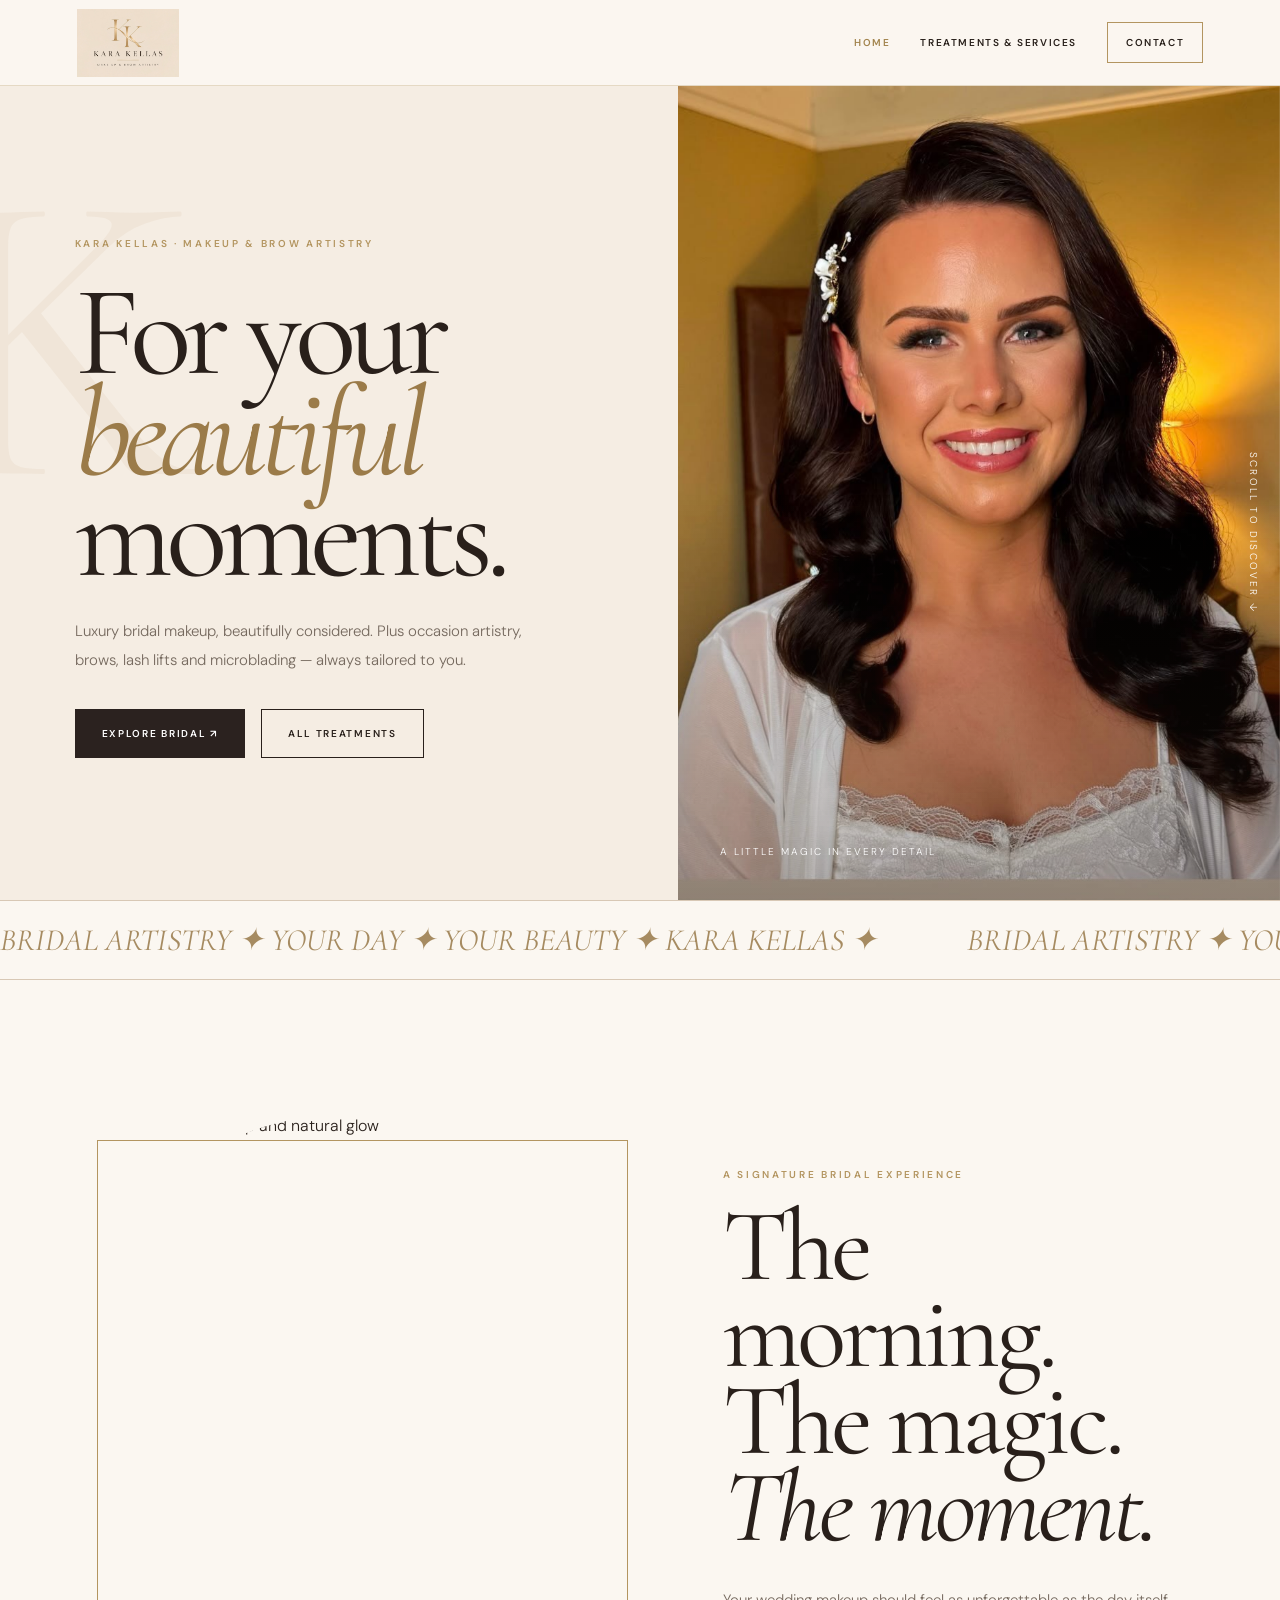
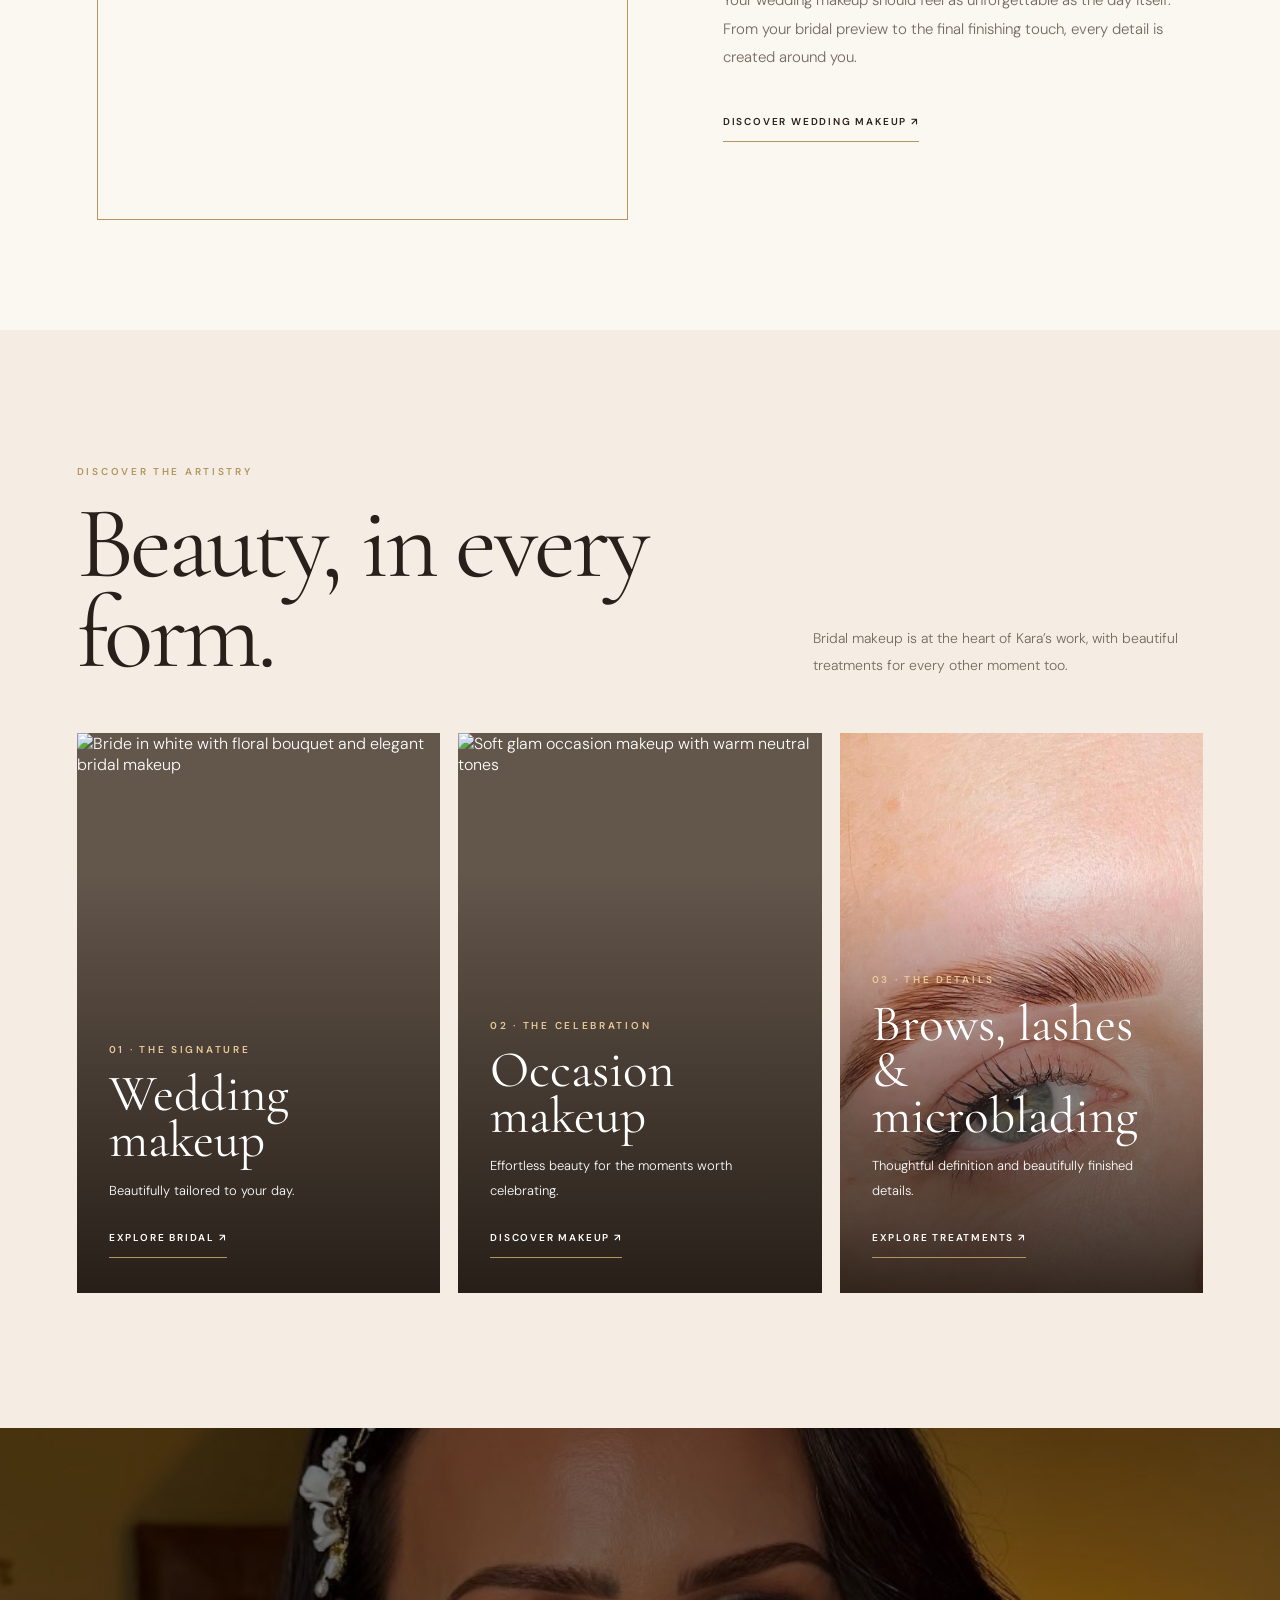
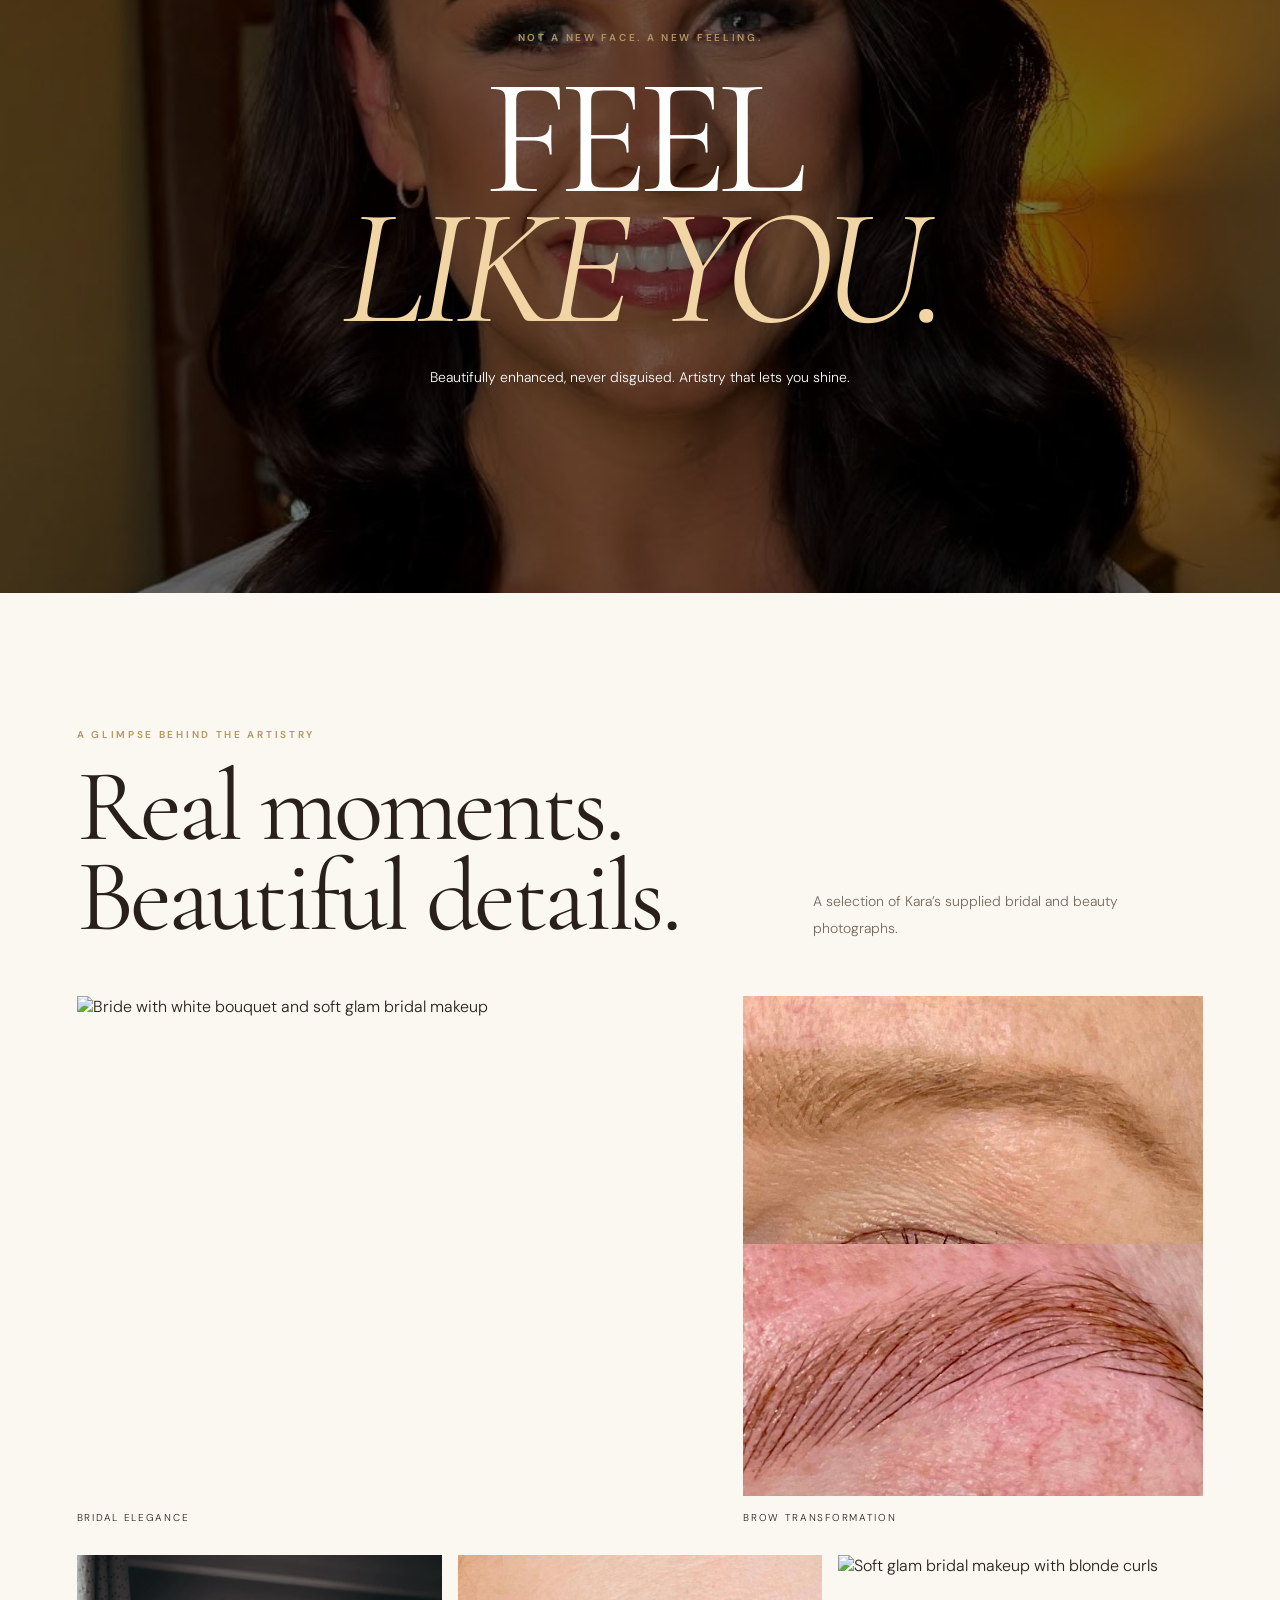
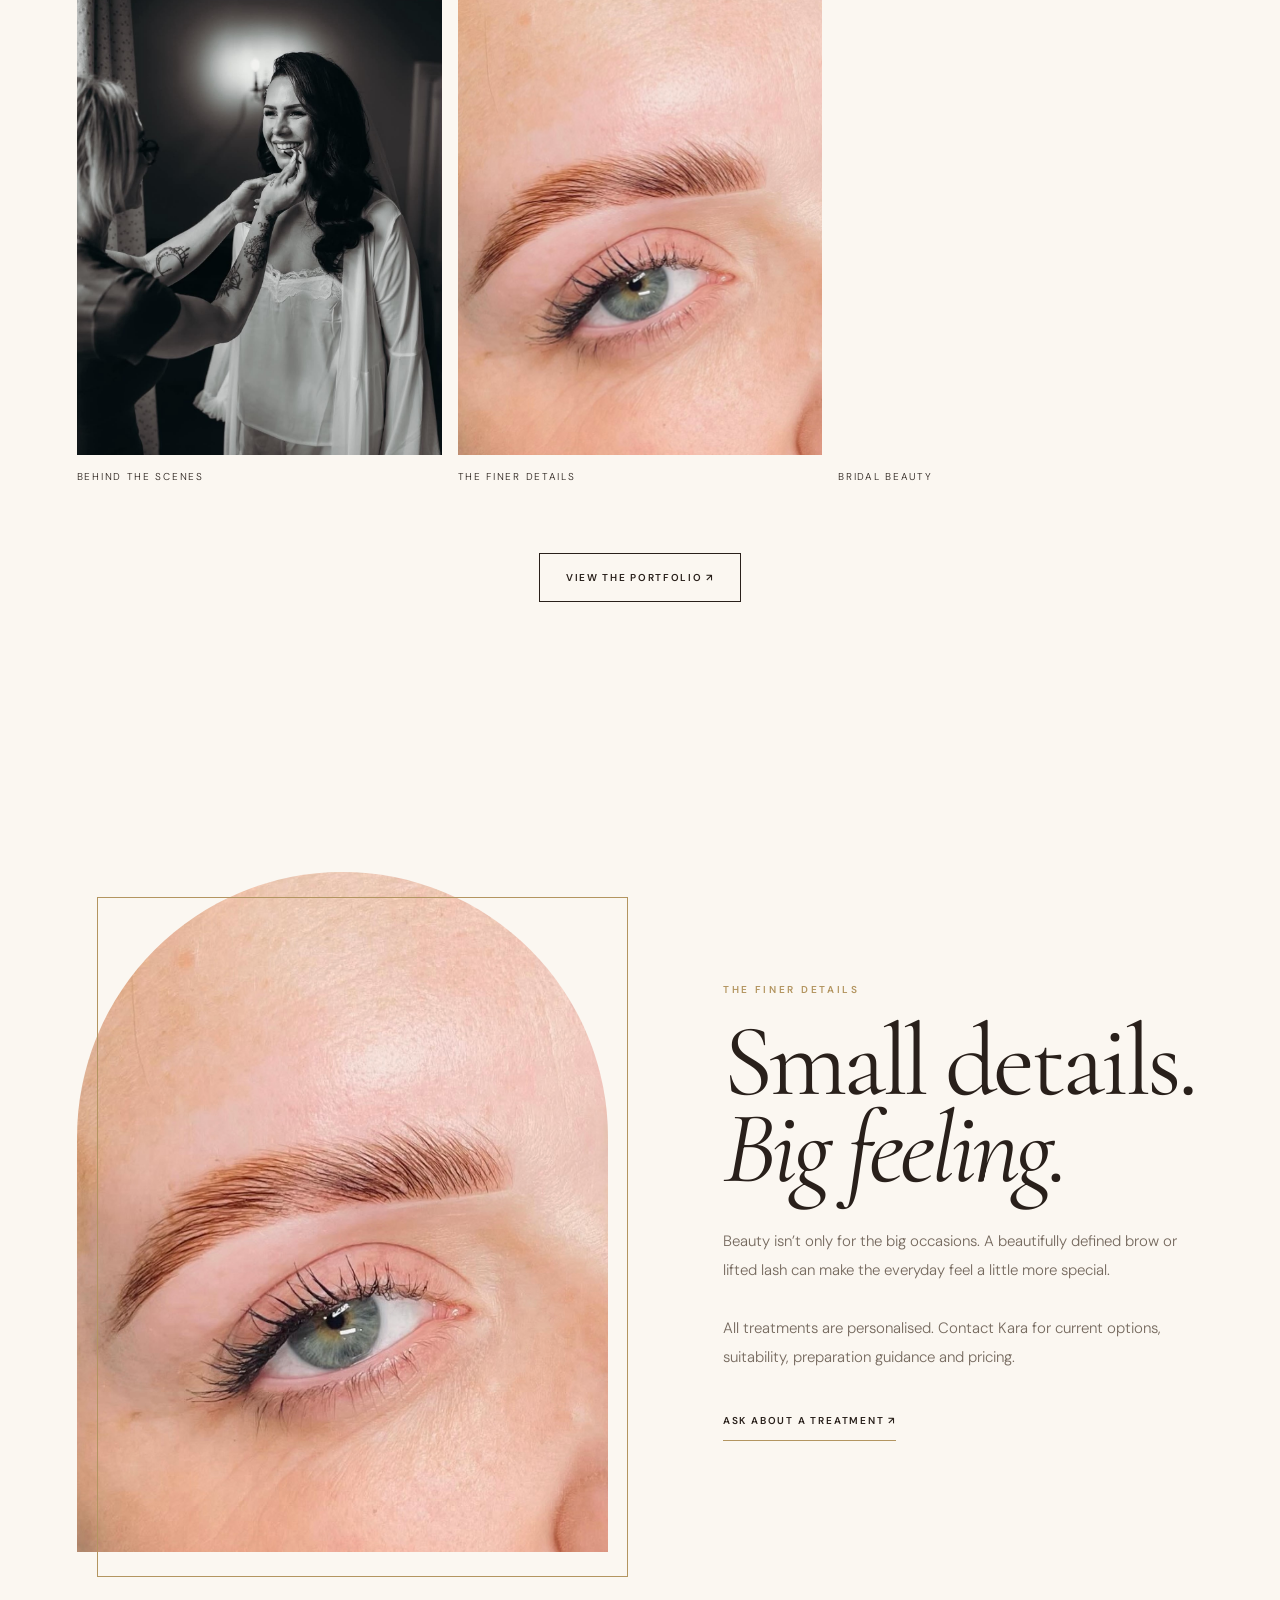
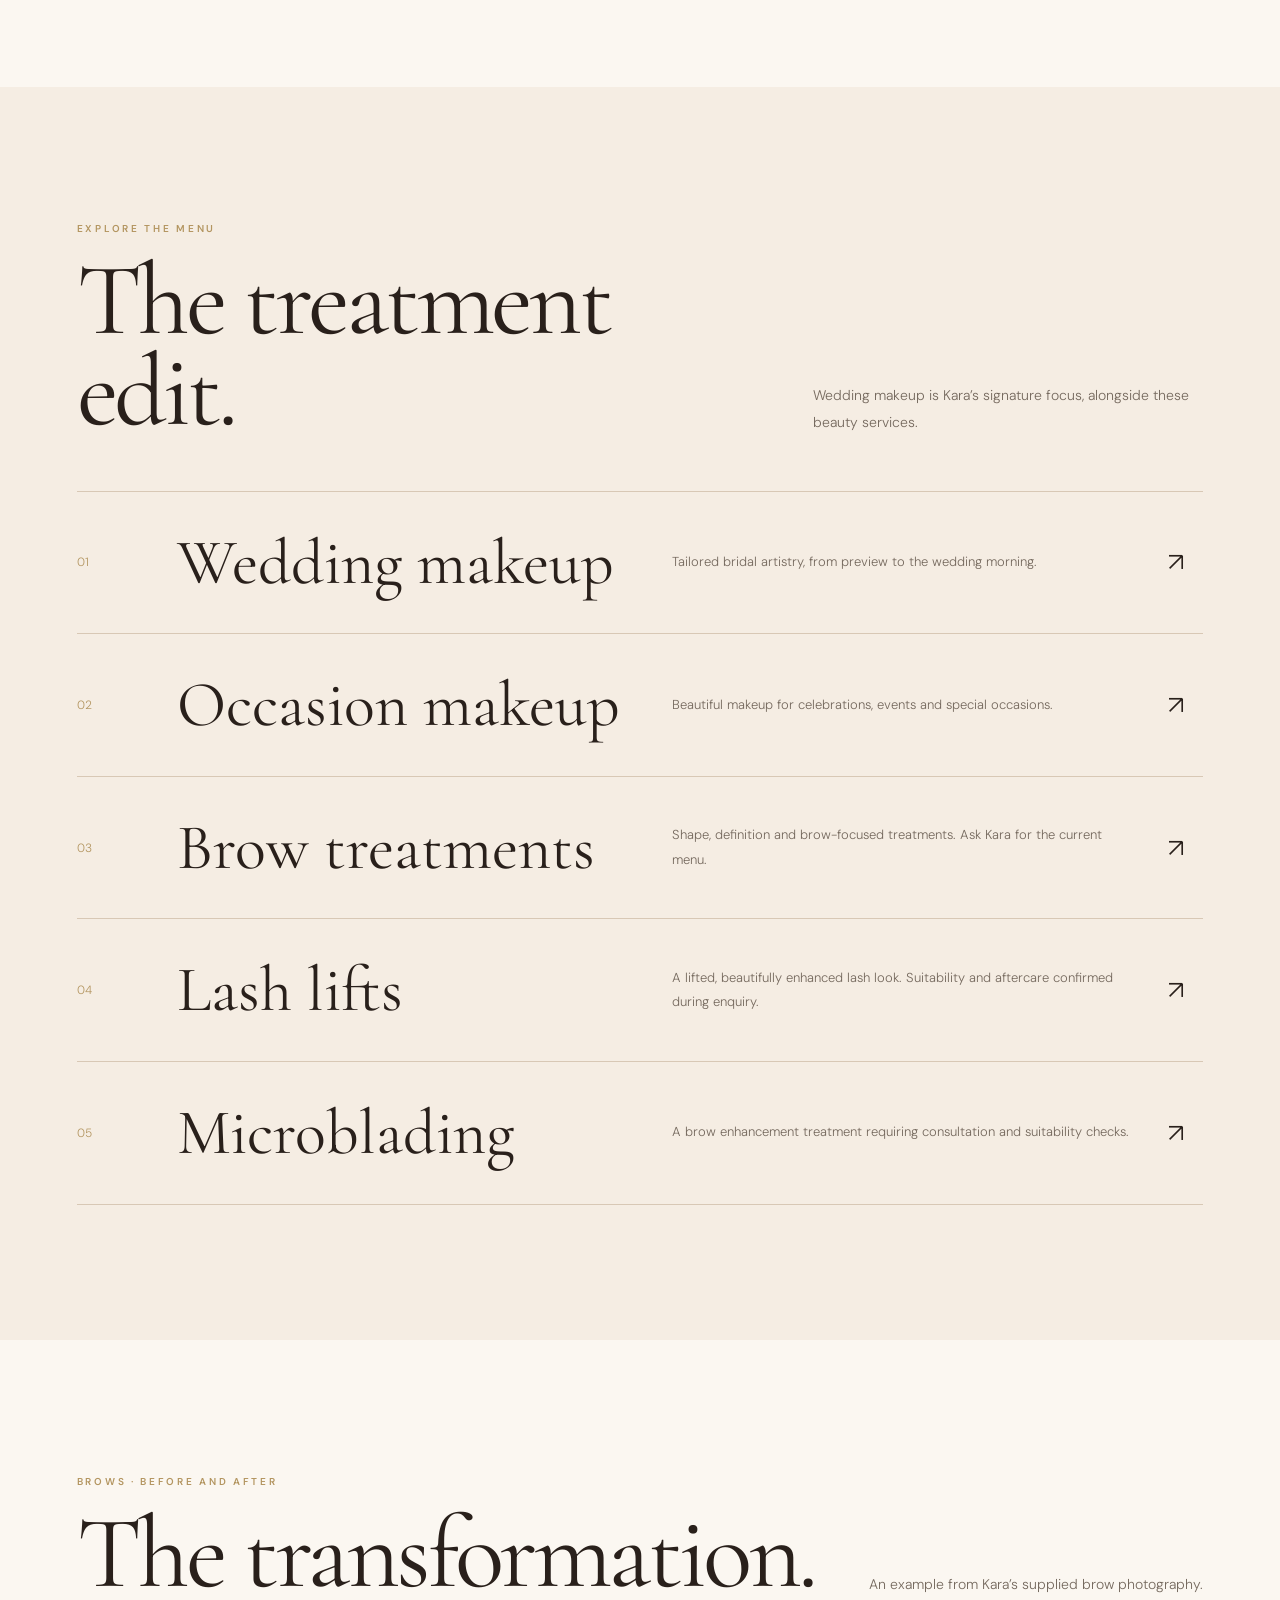
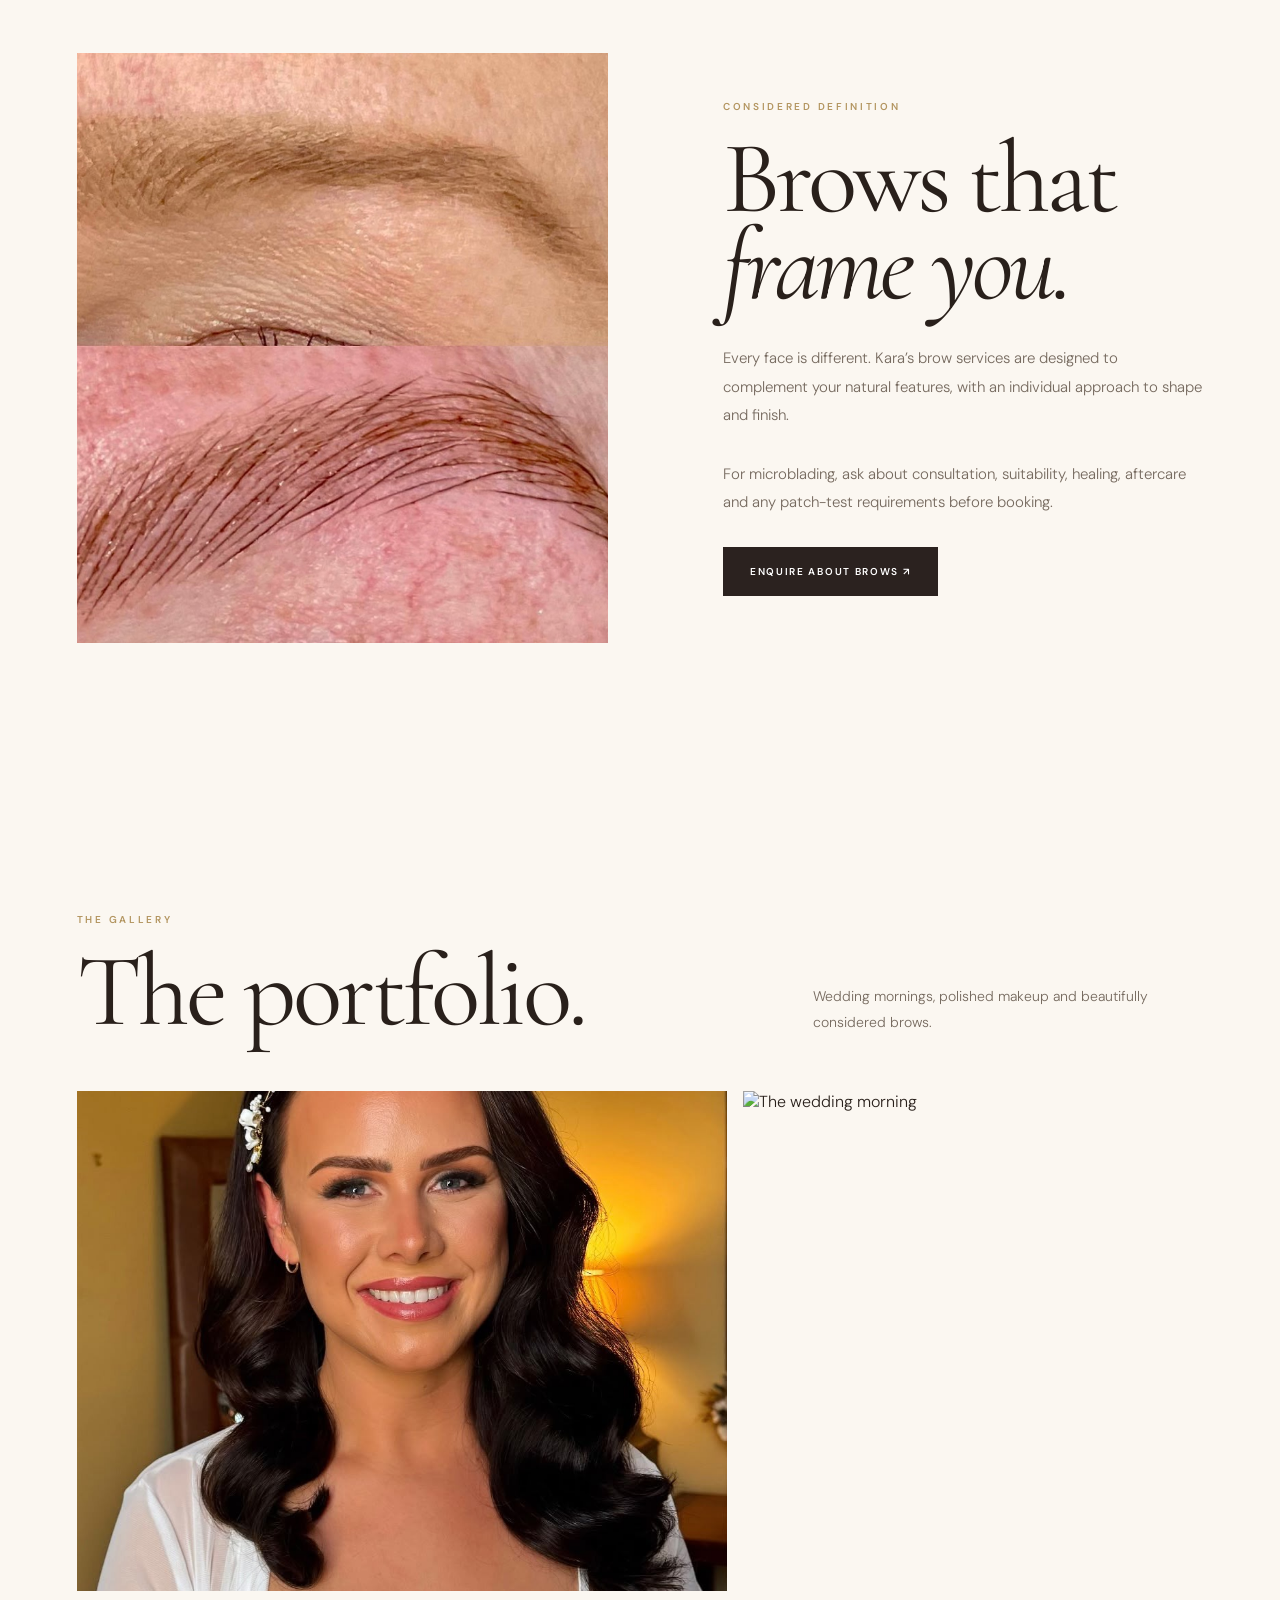
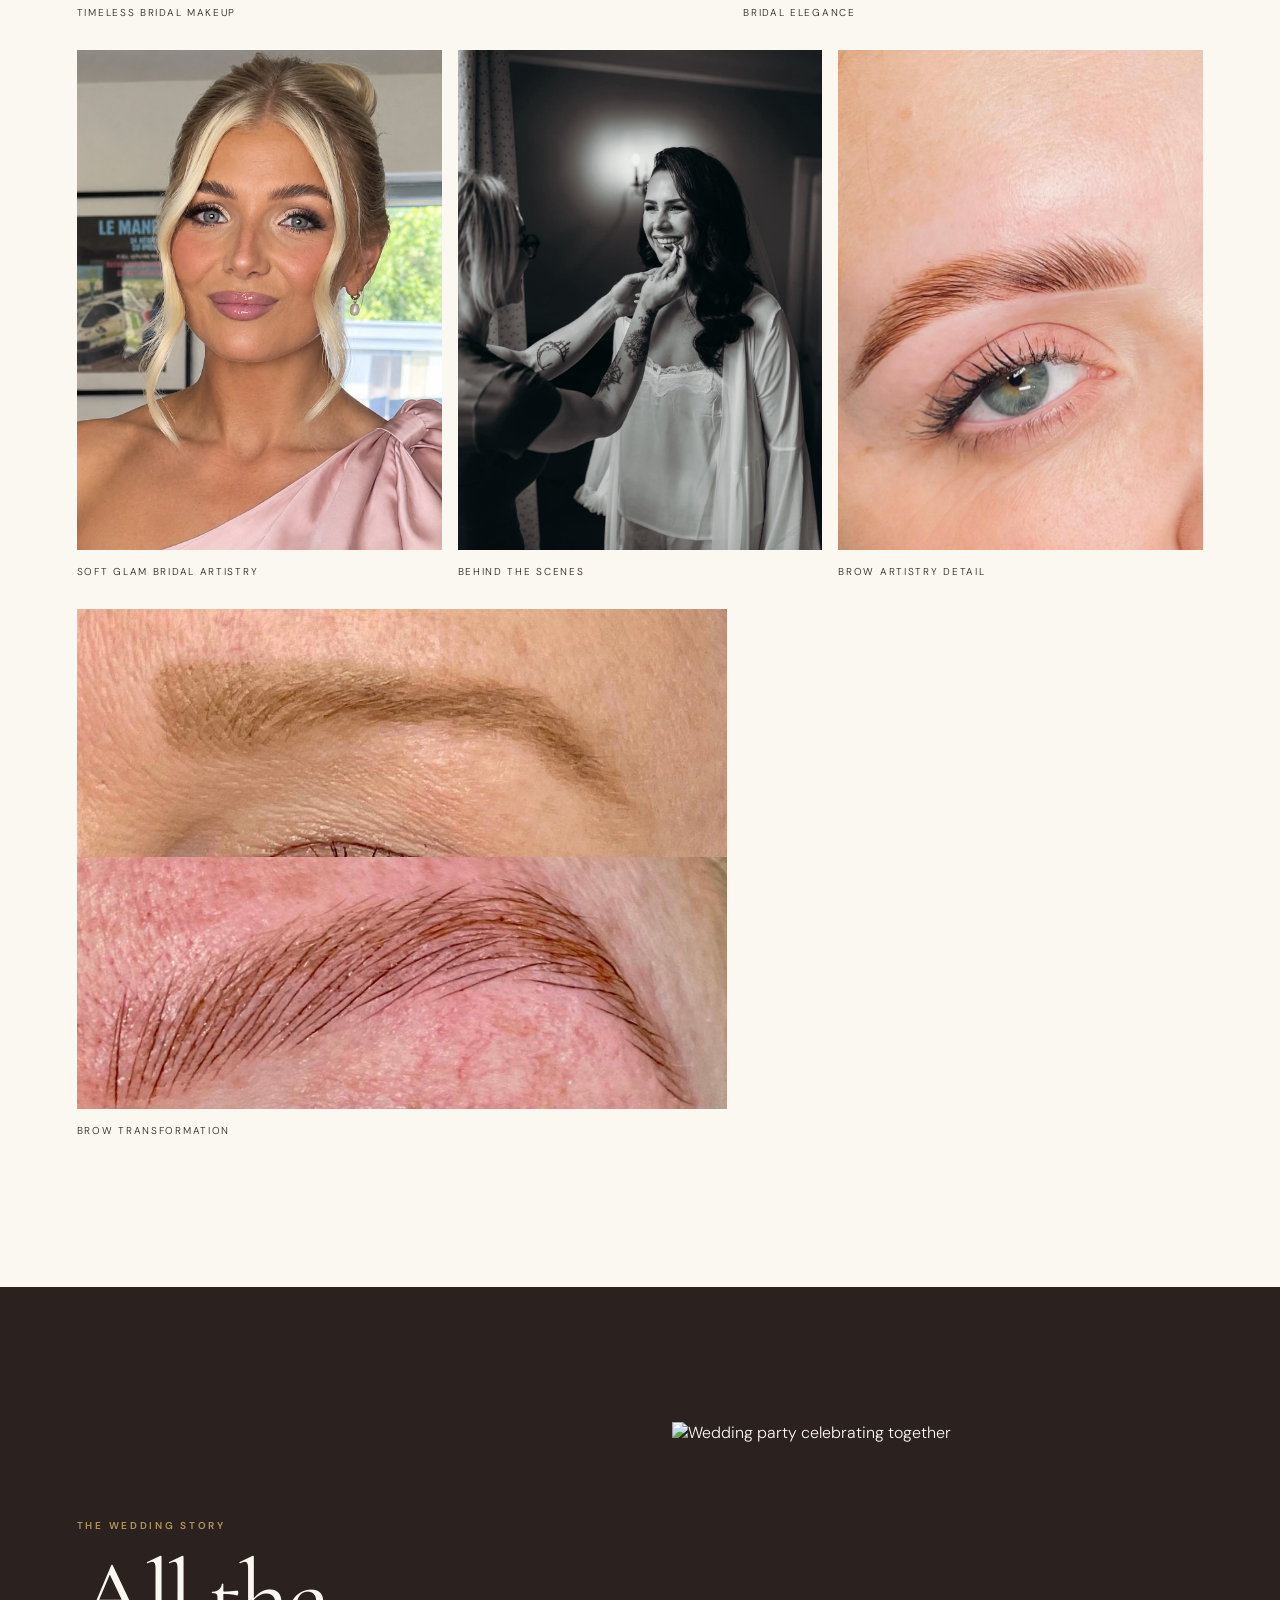
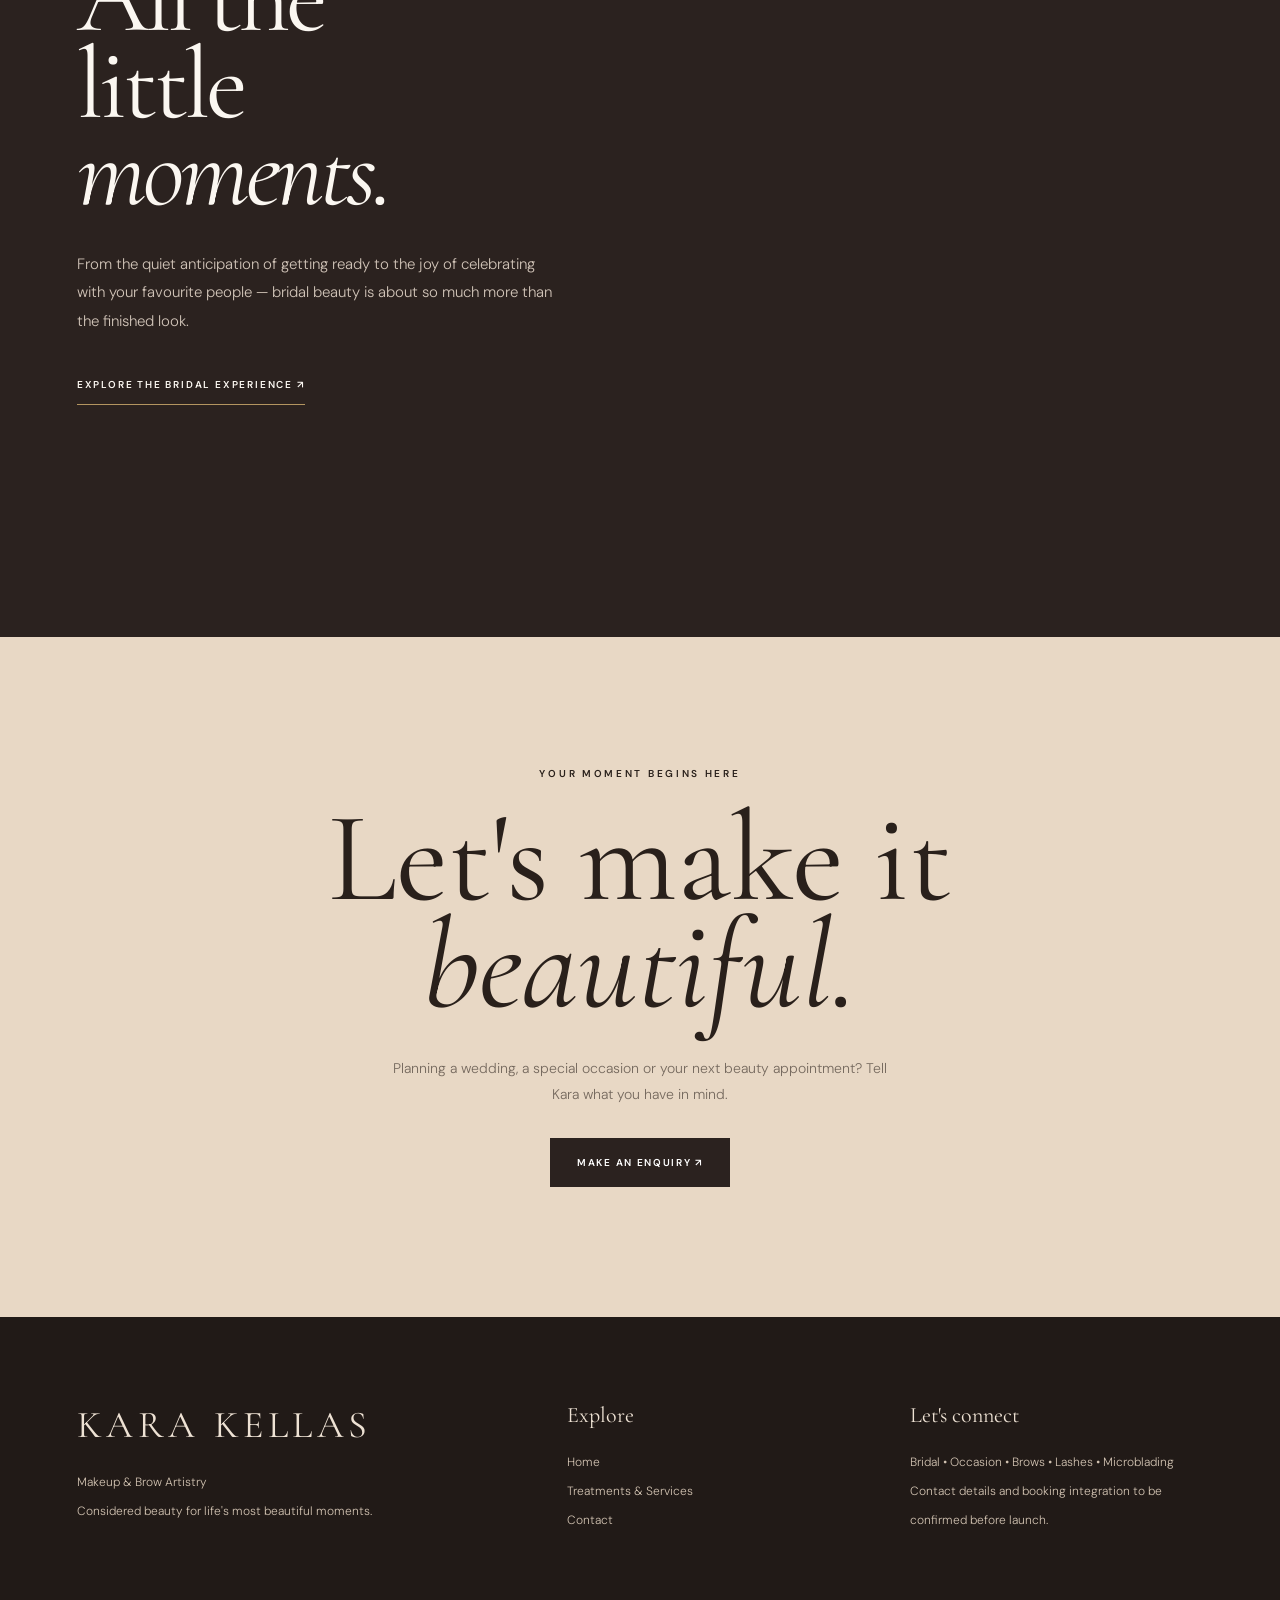
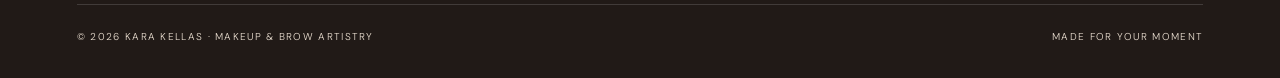
==== commit d4a6815d: "Refactor code structure for improved readability and maintainability" ====
--- a/index.html
+++ b/index.html
@@ -1,3 +1,3 @@
 <!DOCTYPE html>
 
-<html lang="en-GB"><head><meta charset="utf-8"/><meta content="width=device-width,initial-scale=1" name="viewport"/><meta content="#f5ede3" name="theme-color"/><meta content="Kara Kellas — bridal makeup, occasion makeup, microblading, brows and lash lifts." name="description"/><title>Bridal Makeup &amp; Beauty | Kara Kellas</title><link href="styles.css" rel="stylesheet"/></head><body><header class="nav"><a aria-label="Kara Kellas home" class="brand" href="index.html"><img alt="Kara Kellas — Makeup &amp; Brow Artistry" class="header-logo" src="assets/kara-header-logo.jpg"/></a><button aria-controls="nav-links" aria-expanded="false" class="mobile-toggle">MENU ☰</button><nav aria-label="Main navigation" class="nav-links" id="nav-links"><a class="active" href="index.html">Home</a><a href="services.html">Treatments &amp; Services</a><a class="nav-button" href="contact.html">Contact</a></nav></header><main><section class="hero"><div class="hero-copy"><div class="eyebrow gold">Kara Kellas · Makeup &amp; Brow Artistry</div><h1>For your<br/><em>beautiful</em><br/>moments.</h1><p>Luxury bridal makeup, beautifully considered. Plus occasion artistry, brows, lash lifts and microblading — always tailored to you.</p><div class="hero-actions"><a class="button" href="services.html#bridal">Explore bridal ↗</a><a class="button outline" href="services.html#treatments">All treatments</a></div></div><div class="hero-image"><img alt="Bride with polished dark waves and wedding makeup" class="" loading="eager" src="assets/bridal-dark.jpg"/><div class="hero-stamp">A little magic in every detail</div><div class="vertical-label">Scroll to discover ↓</div></div></section><div class="ticker"><div class="ticker-track"><span>BRIDAL ARTISTRY ✦ YOUR DAY ✦ YOUR BEAUTY ✦ KARA KELLAS ✦</span><span>BRIDAL ARTISTRY ✦ YOUR DAY ✦ YOUR BEAUTY ✦ KARA KELLAS ✦</span></div></div><section class="section"><div class="container split"><div class="split-image arch reveal"><img alt="Bridal makeup featuring glowing skin and soft glam" class="" loading="lazy" src="assets/bridal-blonde.jpg"/><div class="image-frame"></div></div><div class="split-content reveal"><div class="eyebrow gold">A signature bridal experience</div><h2>The morning.<br/>The magic.<br/><em>The moment.</em></h2><p>Your wedding makeup should feel as unforgettable as the day itself. From your bridal preview to the final finishing touch, every detail is created around you.</p><a class="textlink" href="services.html#bridal">Discover wedding makeup ↗</a></div></div></section><section class="section cream"><div class="container"><div class="section-head reveal"><div><div class="eyebrow gold">Discover the artistry</div><h2>Beauty, in every form.</h2></div><p>Bridal makeup is at the heart of Kara’s work, with beautiful treatments for every other moment too.</p></div><div class="cards"><a class="photo-card reveal" href="services.html#bridal"><img alt="Bride and bridal party together" class="" loading="lazy" src="assets/bridal-party.jpg"/><div class="photo-card-content"><div class="eyebrow gold">01 · The signature</div><h3>Wedding<br/>makeup</h3><p>Beautifully tailored to your day.</p><span class="textlink">Explore bridal ↗</span></div></a><a class="photo-card reveal" href="services.html#treatments"><img alt="Soft glam occasion makeup" class="" loading="lazy" src="assets/bridal-blonde.jpg"/><div class="photo-card-content"><div class="eyebrow gold">02 · The celebration</div><h3>Occasion<br/>makeup</h3><p>Effortless beauty for the moments worth celebrating.</p><span class="textlink">Discover makeup ↗</span></div></a><a class="photo-card reveal" href="services.html#treatments"><img alt="Detailed brow and lash result" class="" loading="lazy" src="assets/brow-detail.jpg"/><div class="photo-card-content"><div class="eyebrow gold">03 · The details</div><h3>Brows, lashes<br/>&amp; microblading</h3><p>Thoughtful definition and beautifully finished details.</p><span class="textlink">Explore treatments ↗</span></div></a></div></div></section><section class="cinema"><img alt="Elegant bridal beauty portrait" class="" loading="lazy" src="assets/bridal-dark.jpg"/><div class="cinema-content reveal"><div class="eyebrow gold">Not a new face. A new feeling.</div><h2>FEEL<br/><em>LIKE YOU.</em></h2><p>Beautifully enhanced, never disguised. Artistry that lets you shine.</p></div></section><section class="section"><div class="container"><div class="section-head reveal"><div><div class="eyebrow gold">A glimpse behind the artistry</div><h2>Real moments.<br/>Beautiful details.</h2></div><p>A selection of Kara’s supplied bridal and beauty photographs.</p></div><div class="gallery-grid"><figure class="reveal"><img alt="Bride and her bridal party" class="" loading="lazy" src="assets/bridal-party.jpg"/><figcaption>The wedding morning</figcaption></figure><figure class="reveal"><img alt="Brow before and after transformation" class="" loading="lazy" src="assets/brow-transformation.jpg"/><figcaption>Brow transformation</figcaption></figure><figure class="reveal"><img alt="Behind the scenes of bridal makeup" class="" loading="lazy" src="assets/behind-scenes.jpg"/><figcaption>Behind the scenes</figcaption></figure><figure class="reveal"><img alt="Detailed brow treatment result" class="" loading="lazy" src="assets/brow-detail.jpg"/><figcaption>The finer details</figcaption></figure><figure class="reveal"><img alt="Bridal soft glam makeup" class="" loading="lazy" src="assets/bridal-blonde.jpg"/><figcaption>Bridal beauty</figcaption></figure></div><div style="text-align:center;margin-top:55px"><a class="button outline" href="index.html#portfolio">View the portfolio ↗</a></div></div></section><section class="section" id="treatments"><div class="container split"><div class="split-image arch reveal"><img alt="Defined brow and lashes in close-up" class="" loading="lazy" src="assets/brow-detail.jpg"/><div class="image-frame"></div></div><div class="split-content reveal"><div class="eyebrow gold">The finer details</div><h2>Small details.<br/><em>Big feeling.</em></h2><p>Beauty isn’t only for the big occasions. A beautifully defined brow or lifted lash can make the everyday feel a little more special.</p><p>All treatments are personalised. Contact Kara for current options, suitability, preparation guidance and pricing.</p><a class="textlink" href="contact.html">Ask about a treatment ↗</a></div></div></section><section class="section cream"><div class="container"><div class="section-head reveal"><div><div class="eyebrow gold">Explore the menu</div><h2>The treatment edit.</h2></div><p>Wedding makeup is Kara’s signature focus, alongside these beauty services.</p></div><div class="service-list"><a class="service-item reveal" href="services.html#bridal"><span class="number">01</span><h3>Wedding makeup</h3><p>Tailored bridal artistry, from preview to the wedding morning.</p><span class="arrow">↗</span></a><a class="service-item reveal" href="contact.html?service=Occasion%20makeup"><span class="number">02</span><h3>Occasion makeup</h3><p>Beautiful makeup for celebrations, events and special occasions.</p><span class="arrow">↗</span></a><a class="service-item reveal" href="contact.html?service=Brows"><span class="number">03</span><h3>Brow treatments</h3><p>Shape, definition and brow-focused treatments. Ask Kara for the current menu.</p><span class="arrow">↗</span></a><a class="service-item reveal" href="contact.html?service=Lash%20lift"><span class="number">04</span><h3>Lash lifts</h3><p>A lifted, beautifully enhanced lash look. Suitability and aftercare confirmed during enquiry.</p><span class="arrow">↗</span></a><a class="service-item reveal" href="contact.html?service=Microblading"><span class="number">05</span><h3>Microblading</h3><p>A brow enhancement treatment requiring consultation and suitability checks.</p><span class="arrow">↗</span></a></div></div></section><section class="section"><div class="container"><div class="section-head reveal"><div><div class="eyebrow gold">Brows · Before and after</div><h2>The transformation.</h2></div><p>An example from Kara’s supplied brow photography.</p></div><div class="split"><div class="split-image reveal" style="height:590px"><img alt="Before and after photograph showing a brow transformation" class="" loading="lazy" src="assets/brow-transformation.jpg"/></div><div class="split-content reveal"><div class="eyebrow gold">Considered definition</div><h2>Brows that<br/><em>frame you.</em></h2><p>Every face is different. Kara’s brow services are designed to complement your natural features, with an individual approach to shape and finish.</p><p>For microblading, ask about consultation, suitability, healing, aftercare and any patch-test requirements before booking.</p><a class="button" href="contact.html?service=Brows">Enquire about brows ↗</a></div></div></div></section><section class="section" id="portfolio"><div class="container"><div class="section-head reveal"><div><div class="eyebrow gold">The gallery</div><h2>The portfolio.</h2></div><p>Wedding mornings, polished makeup and beautifully considered brows.</p></div><div class="gallery-grid"><figure class="reveal"><img alt="Timeless bridal makeup" class="" loading="lazy" src="assets/bridal-dark.jpg"/><figcaption>Timeless bridal makeup</figcaption></figure><figure class="reveal"><img alt="The wedding morning" class="" loading="lazy" src="assets/bridal-party.jpg"/><figcaption>The wedding morning</figcaption></figure><figure class="reveal"><img alt="Soft glam bridal artistry" class="" loading="lazy" src="assets/bridal-blonde.jpg"/><figcaption>Soft glam bridal artistry</figcaption></figure><figure class="reveal"><img alt="Behind the scenes" class="" loading="lazy" src="assets/behind-scenes.jpg"/><figcaption>Behind the scenes</figcaption></figure><figure class="reveal"><img alt="Brow artistry detail" class="" loading="lazy" src="assets/brow-detail.jpg"/><figcaption>Brow artistry detail</figcaption></figure><figure class="reveal"><img alt="Brow transformation" class="" loading="lazy" src="assets/brow-transformation.jpg"/><figcaption>Brow transformation</figcaption></figure></div></div></section><section class="section dark"><div class="container split reverse"><div class="split-content reveal"><div class="eyebrow gold">The wedding story</div><h2>All the<br/>little <em>moments.</em></h2><p>From the quiet anticipation of getting ready to the joy of celebrating with your favourite people — bridal beauty is about so much more than the finished look.</p><a class="textlink" href="services.html#bridal">Explore the bridal experience ↗</a></div><div class="split-image reveal"><img alt="Wedding party celebrating together" class="" loading="lazy" src="assets/bridal-party.jpg"/></div></div></section><section class="cta"><div class="container reveal"><div class="eyebrow">Your moment begins here</div><h2>Let's make it<br/><em>beautiful.</em></h2><p>Planning a wedding, a special occasion or your next beauty appointment? Tell Kara what you have in mind.</p><a class="button" href="contact.html">Make an enquiry ↗</a></div></section></main><footer class="site-footer"><div class="container"><div class="footer-grid"><div><h3 style="font-size:38px;letter-spacing:.12em">KARA KELLAS</h3><p>Makeup &amp; Brow Artistry</p><p>Considered beauty for life's most beautiful moments.</p></div><div><h3>Explore</h3><a href="index.html">Home</a><a href="services.html">Treatments &amp; Services</a><a href="contact.html">Contact</a></div><div><h3>Let's connect</h3><p>Bridal • Occasion • Brows • Lashes • Microblading</p><p>Contact details and booking integration to be confirmed before launch.</p></div></div><div class="footer-bottom"><span>© <span id="year">2026</span> KARA KELLAS · MAKEUP &amp; BROW ARTISTRY</span><span>MADE FOR YOUR MOMENT</span></div></div></footer><script defer="" src="script.js"></script></body></html>+<html lang="en-GB"><head><meta charset="utf-8"/><meta content="width=device-width,initial-scale=1" name="viewport"/><meta content="#f5ede3" name="theme-color"/><meta content="Kara Kellas — bridal makeup, occasion makeup, microblading, brows and lash lifts." name="description"/><title>Bridal Makeup &amp; Beauty | Kara Kellas</title><link href="styles.css" rel="stylesheet"/></head><body><header class="nav"><a aria-label="Kara Kellas home" class="brand" href="index.html"><img alt="Kara Kellas — Makeup &amp; Brow Artistry" class="header-logo" src="assets/kara-header-logo.jpg"/></a><button aria-controls="nav-links" aria-expanded="false" class="mobile-toggle">MENU ☰</button><nav aria-label="Main navigation" class="nav-links" id="nav-links"><a class="active" href="index.html">Home</a><a href="services.html">Treatments &amp; Services</a><a class="nav-button" href="contact.html">Contact</a></nav></header><main><section class="hero"><div class="hero-copy"><div class="eyebrow gold">Kara Kellas · Makeup &amp; Brow Artistry</div><h1>For your<br/><em>beautiful</em><br/>moments.</h1><p>Luxury bridal makeup, beautifully considered. Plus occasion artistry, brows, lash lifts and microblading — always tailored to you.</p><div class="hero-actions"><a class="button" href="services.html#bridal">Explore bridal ↗</a><a class="button outline" href="services.html#treatments">All treatments</a></div></div><div class="hero-image"><img alt="Bride with polished dark waves and wedding makeup" class="" loading="eager" src="assets/bridal-dark.jpg"/><div class="hero-stamp">A little magic in every detail</div><div class="vertical-label">Scroll to discover ↓</div></div></section><div class="ticker"><div class="ticker-track"><span>BRIDAL ARTISTRY ✦ YOUR DAY ✦ YOUR BEAUTY ✦ KARA KELLAS ✦</span><span>BRIDAL ARTISTRY ✦ YOUR DAY ✦ YOUR BEAUTY ✦ KARA KELLAS ✦</span></div></div><section class="section"><div class="container split"><div class="split-image arch reveal"><img alt="Elegant bridal makeup and natural glow" class="" loading="lazy" src="assets/occasion-brunette-glam.jpeg"/><div class="image-frame"></div></div><div class="split-content reveal"><div class="eyebrow gold">A signature bridal experience</div><h2>The morning.<br/>The magic.<br/><em>The moment.</em></h2><p>Your wedding makeup should feel as unforgettable as the day itself. From your bridal preview to the final finishing touch, every detail is created around you.</p><a class="textlink" href="services.html#bridal">Discover wedding makeup ↗</a></div></div></section><section class="section cream"><div class="container"><div class="section-head reveal"><div><div class="eyebrow gold">Discover the artistry</div><h2>Beauty, in every form.</h2></div><p>Bridal makeup is at the heart of Kara’s work, with beautiful treatments for every other moment too.</p></div><div class="cards"><a class="photo-card reveal" href="services.html#bridal"><img alt="Bride in white with floral bouquet and elegant bridal makeup" class="" loading="lazy" src="assets/bride-floral-bouquet.jpeg"/><div class="photo-card-content"><div class="eyebrow gold">01 · The signature</div><h3>Wedding<br/>makeup</h3><p>Beautifully tailored to your day.</p><span class="textlink">Explore bridal ↗</span></div></a><a class="photo-card reveal" href="services.html#treatments"><img alt="Soft glam occasion makeup with warm neutral tones" class="" loading="lazy" src="assets/occasion-soft-glam.jpeg"/><div class="photo-card-content"><div class="eyebrow gold">02 · The celebration</div><h3>Occasion<br/>makeup</h3><p>Effortless beauty for the moments worth celebrating.</p><span class="textlink">Discover makeup ↗</span></div></a><a class="photo-card reveal" href="services.html#treatments"><img alt="Detailed brow and lash result" class="" loading="lazy" src="assets/brow-detail.jpg"/><div class="photo-card-content"><div class="eyebrow gold">03 · The details</div><h3>Brows, lashes<br/>&amp; microblading</h3><p>Thoughtful definition and beautifully finished details.</p><span class="textlink">Explore treatments ↗</span></div></a></div></div></section><section class="cinema"><img alt="Elegant bridal beauty portrait" class="" loading="lazy" src="assets/bridal-dark.jpg"/><div class="cinema-content reveal"><div class="eyebrow gold">Not a new face. A new feeling.</div><h2>FEEL<br/><em>LIKE YOU.</em></h2><p>Beautifully enhanced, never disguised. Artistry that lets you shine.</p></div></section><section class="section"><div class="container"><div class="section-head reveal"><div><div class="eyebrow gold">A glimpse behind the artistry</div><h2>Real moments.<br/>Beautiful details.</h2></div><p>A selection of Kara’s supplied bridal and beauty photographs.</p></div><div class="gallery-grid"><figure class="reveal"><img alt="Bride with white bouquet and soft glam bridal makeup" class="" loading="lazy" src="assets/bride-white-bouquet.jpeg"/><figcaption>Bridal elegance</figcaption></figure><figure class="reveal"><img alt="Brow before and after transformation" class="" loading="lazy" src="assets/brow-transformation.jpg"/><figcaption>Brow transformation</figcaption></figure><figure class="reveal"><img alt="Behind the scenes of bridal makeup" class="" loading="lazy" src="assets/behind-scenes.jpg"/><figcaption>Behind the scenes</figcaption></figure><figure class="reveal"><img alt="Detailed brow treatment result" class="" loading="lazy" src="assets/brow-detail.jpg"/><figcaption>The finer details</figcaption></figure><figure class="reveal"><img alt="Soft glam bridal makeup with blonde curls" class="" loading="lazy" src="assets/bridal-soft-glam-blonde.jpeg"/><figcaption>Bridal beauty</figcaption></figure></div><div style="text-align:center;margin-top:55px"><a class="button outline" href="index.html#portfolio">View the portfolio ↗</a></div></div></section><section class="section" id="treatments"><div class="container split"><div class="split-image arch reveal"><img alt="Defined brow and lashes in close-up" class="" loading="lazy" src="assets/brow-detail.jpg"/><div class="image-frame"></div></div><div class="split-content reveal"><div class="eyebrow gold">The finer details</div><h2>Small details.<br/><em>Big feeling.</em></h2><p>Beauty isn’t only for the big occasions. A beautifully defined brow or lifted lash can make the everyday feel a little more special.</p><p>All treatments are personalised. Contact Kara for current options, suitability, preparation guidance and pricing.</p><a class="textlink" href="contact.html">Ask about a treatment ↗</a></div></div></section><section class="section cream"><div class="container"><div class="section-head reveal"><div><div class="eyebrow gold">Explore the menu</div><h2>The treatment edit.</h2></div><p>Wedding makeup is Kara’s signature focus, alongside these beauty services.</p></div><div class="service-list"><a class="service-item reveal" href="services.html#bridal"><span class="number">01</span><h3>Wedding makeup</h3><p>Tailored bridal artistry, from preview to the wedding morning.</p><span class="arrow">↗</span></a><a class="service-item reveal" href="contact.html?service=Occasion%20makeup"><span class="number">02</span><h3>Occasion makeup</h3><p>Beautiful makeup for celebrations, events and special occasions.</p><span class="arrow">↗</span></a><a class="service-item reveal" href="contact.html?service=Brows"><span class="number">03</span><h3>Brow treatments</h3><p>Shape, definition and brow-focused treatments. Ask Kara for the current menu.</p><span class="arrow">↗</span></a><a class="service-item reveal" href="contact.html?service=Lash%20lift"><span class="number">04</span><h3>Lash lifts</h3><p>A lifted, beautifully enhanced lash look. Suitability and aftercare confirmed during enquiry.</p><span class="arrow">↗</span></a><a class="service-item reveal" href="contact.html?service=Microblading"><span class="number">05</span><h3>Microblading</h3><p>A brow enhancement treatment requiring consultation and suitability checks.</p><span class="arrow">↗</span></a></div></div></section><section class="section"><div class="container"><div class="section-head reveal"><div><div class="eyebrow gold">Brows · Before and after</div><h2>The transformation.</h2></div><p>An example from Kara’s supplied brow photography.</p></div><div class="split"><div class="split-image reveal" style="height:590px"><img alt="Before and after photograph showing a brow transformation" class="" loading="lazy" src="assets/brow-transformation.jpg"/></div><div class="split-content reveal"><div class="eyebrow gold">Considered definition</div><h2>Brows that<br/><em>frame you.</em></h2><p>Every face is different. Kara’s brow services are designed to complement your natural features, with an individual approach to shape and finish.</p><p>For microblading, ask about consultation, suitability, healing, aftercare and any patch-test requirements before booking.</p><a class="button" href="contact.html?service=Brows">Enquire about brows ↗</a></div></div></div></section><section class="section" id="portfolio"><div class="container"><div class="section-head reveal"><div><div class="eyebrow gold">The gallery</div><h2>The portfolio.</h2></div><p>Wedding mornings, polished makeup and beautifully considered brows.</p></div><div class="gallery-grid"><figure class="reveal"><img alt="Timeless bridal makeup" class="" loading="lazy" src="assets/bridal-dark.jpg"/><figcaption>Timeless bridal makeup</figcaption></figure><figure class="reveal"><img alt="The wedding morning" class="" loading="lazy" src="assets/bride-floral-bouquet.jpeg"/><figcaption>Bridal elegance</figcaption></figure><figure class="reveal"><img alt="Soft glam bridal artistry" class="" loading="lazy" src="assets/bridal-blonde.jpg"/><figcaption>Soft glam bridal artistry</figcaption></figure><figure class="reveal"><img alt="Behind the scenes" class="" loading="lazy" src="assets/behind-scenes.jpg"/><figcaption>Behind the scenes</figcaption></figure><figure class="reveal"><img alt="Brow artistry detail" class="" loading="lazy" src="assets/brow-detail.jpg"/><figcaption>Brow artistry detail</figcaption></figure><figure class="reveal"><img alt="Brow transformation" class="" loading="lazy" src="assets/brow-transformation.jpg"/><figcaption>Brow transformation</figcaption></figure></div></div></section><section class="section dark"><div class="container split reverse"><div class="split-content reveal"><div class="eyebrow gold">The wedding story</div><h2>All the<br/>little <em>moments.</em></h2><p>From the quiet anticipation of getting ready to the joy of celebrating with your favourite people — bridal beauty is about so much more than the finished look.</p><a class="textlink" href="services.html#bridal">Explore the bridal experience ↗</a></div><div class="split-image reveal"><img alt="Wedding party celebrating together" class="" loading="lazy" src="assets/bride-floral-bouquet.jpeg"/></div></div></section><section class="cta"><div class="container reveal"><div class="eyebrow">Your moment begins here</div><h2>Let's make it<br/><em>beautiful.</em></h2><p>Planning a wedding, a special occasion or your next beauty appointment? Tell Kara what you have in mind.</p><a class="button" href="contact.html">Make an enquiry ↗</a></div></section></main><footer class="site-footer"><div class="container"><div class="footer-grid"><div><h3 style="font-size:38px;letter-spacing:.12em">KARA KELLAS</h3><p>Makeup &amp; Brow Artistry</p><p>Considered beauty for life's most beautiful moments.</p></div><div><h3>Explore</h3><a href="index.html">Home</a><a href="services.html">Treatments &amp; Services</a><a href="contact.html">Contact</a></div><div><h3>Let's connect</h3><p>Bridal • Occasion • Brows • Lashes • Microblading</p><p>Contact details and booking integration to be confirmed before launch.</p></div></div><div class="footer-bottom"><span>© <span id="year">2026</span> KARA KELLAS · MAKEUP &amp; BROW ARTISTRY</span><span>MADE FOR YOUR MOMENT</span></div></div></footer><script defer="" src="script.js"></script></body></html>
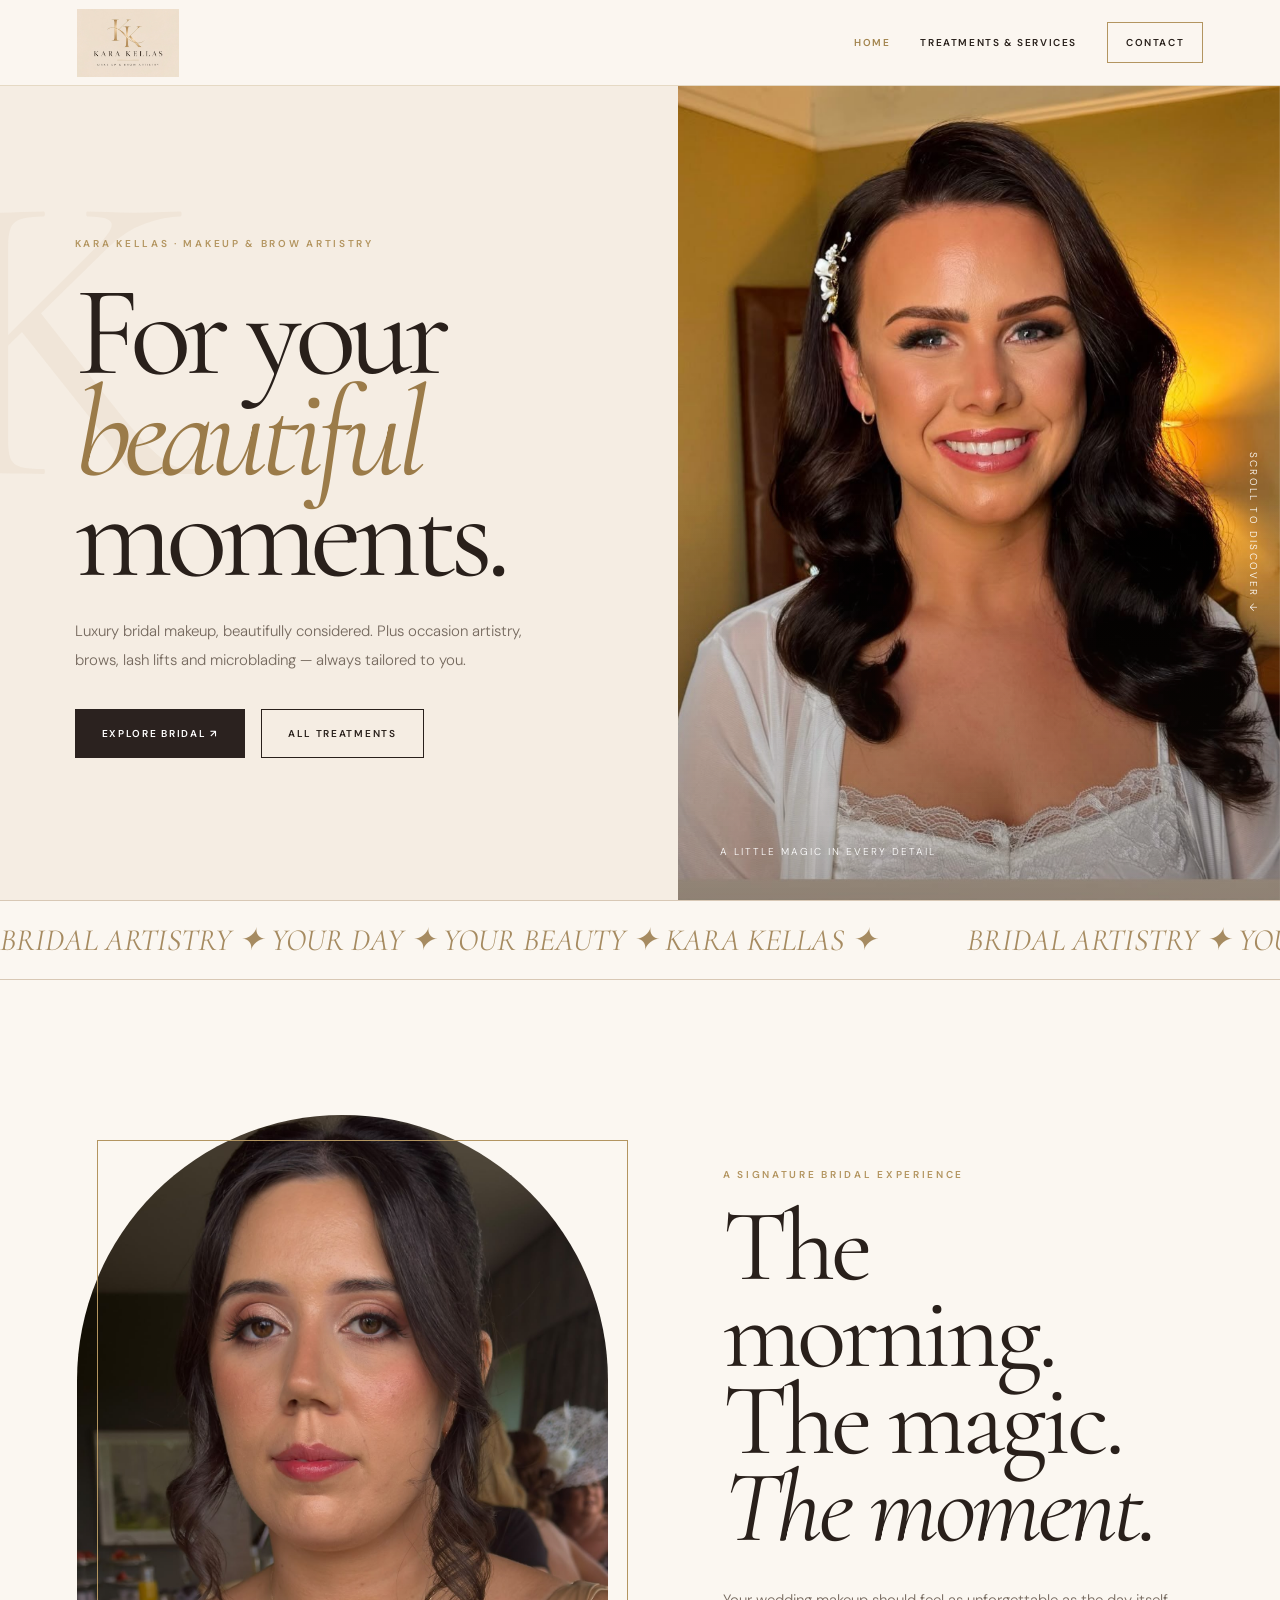
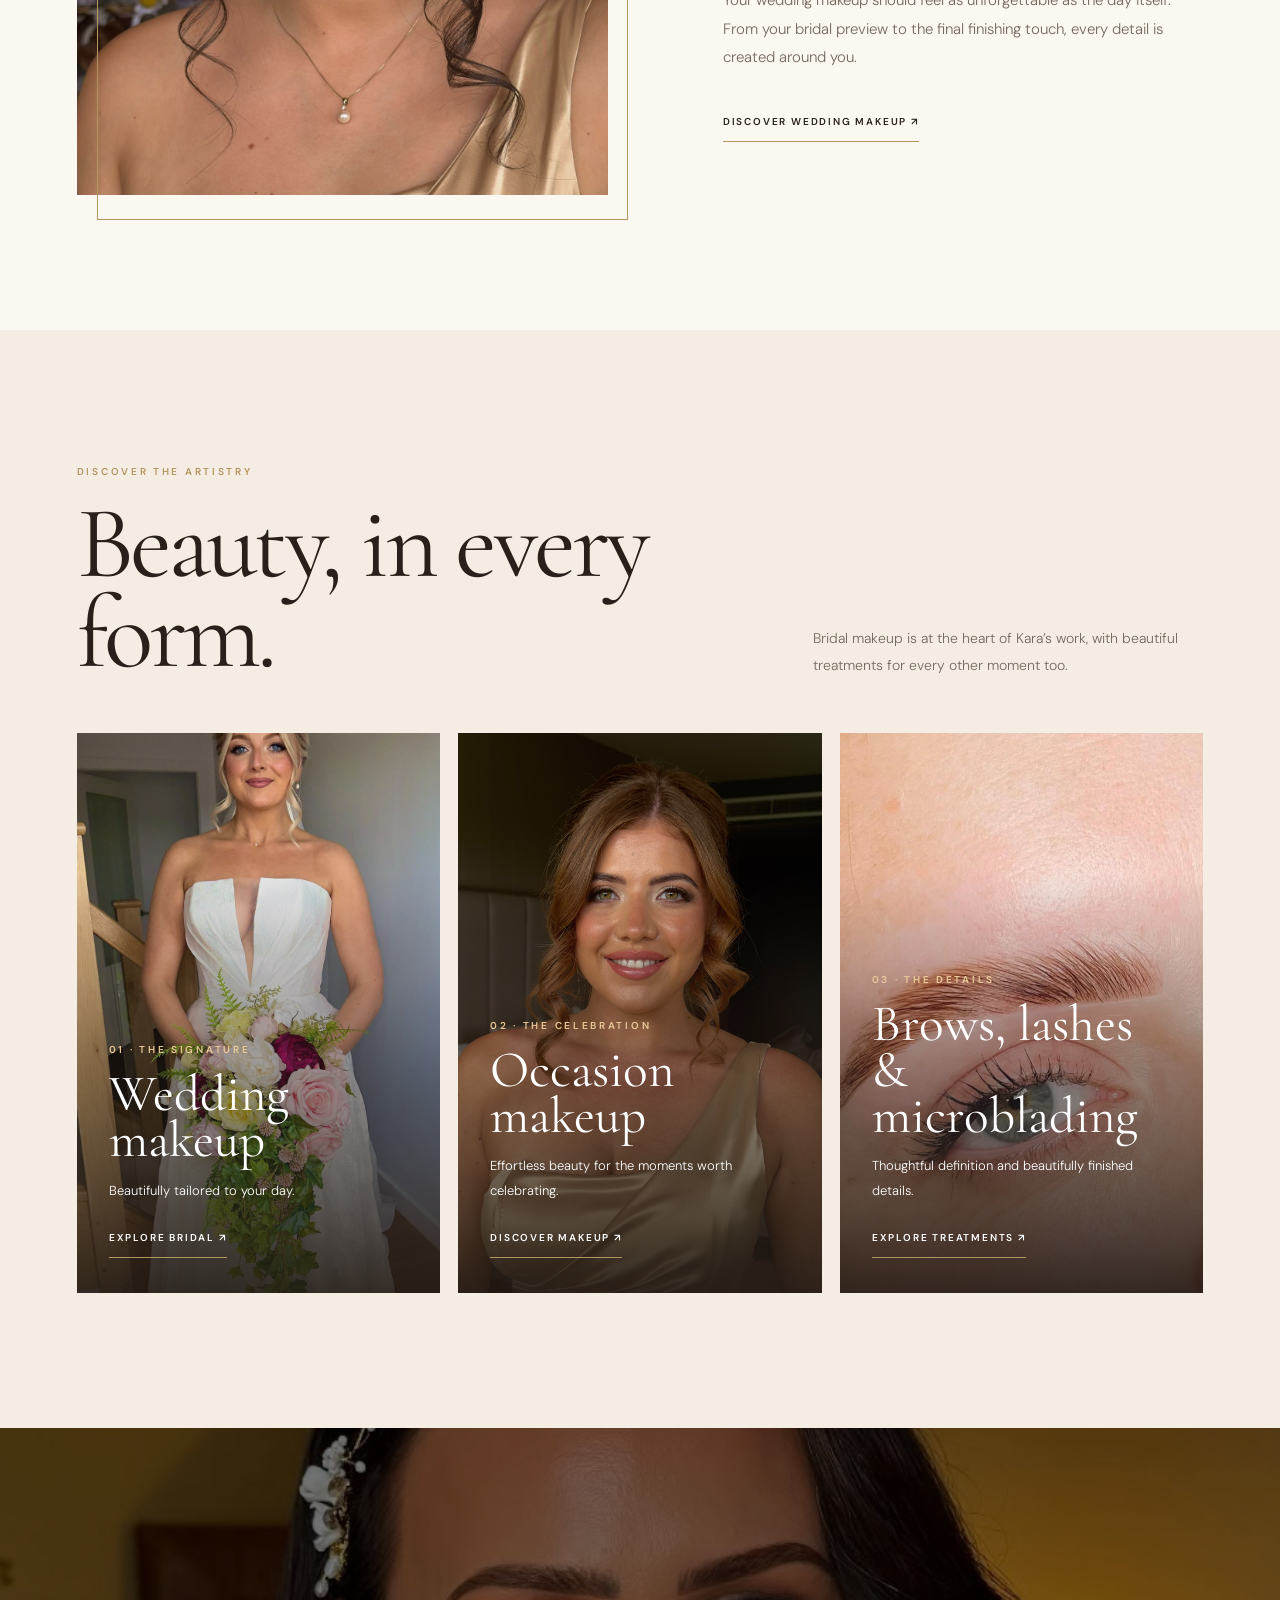
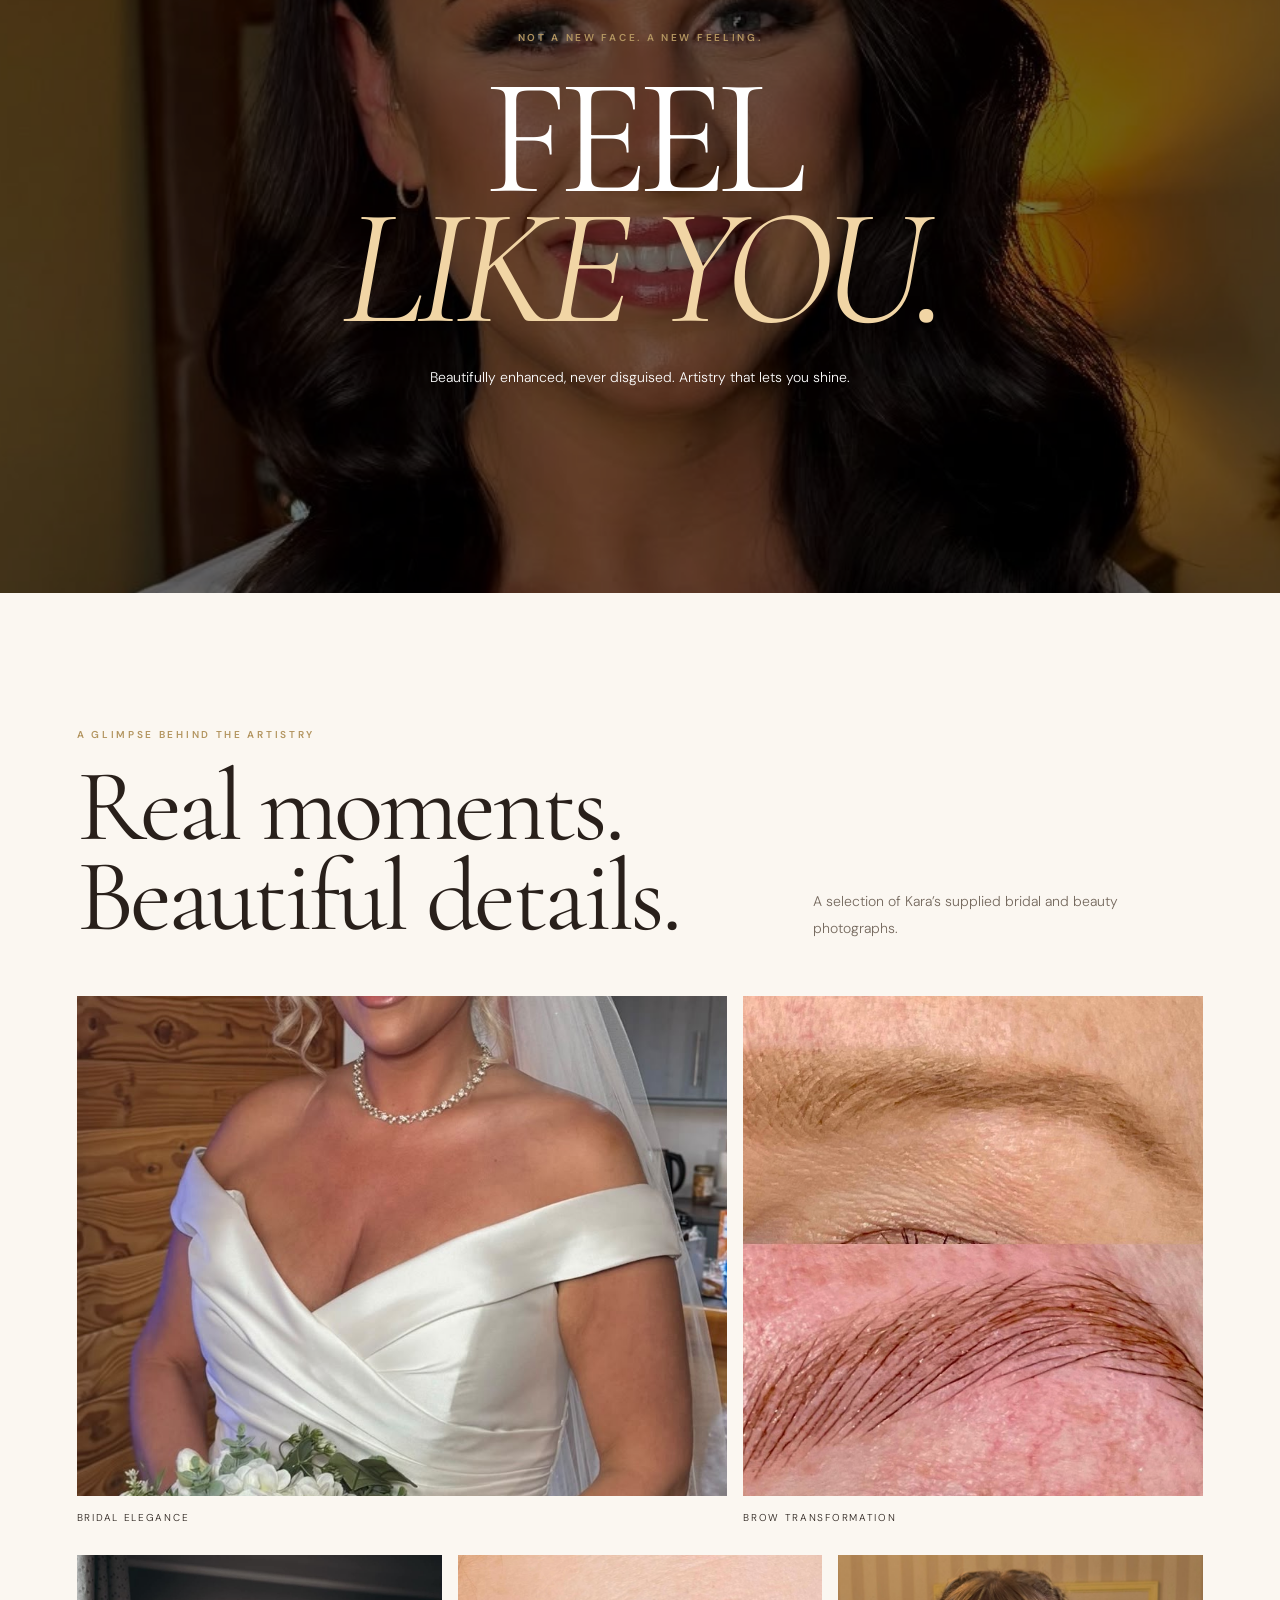
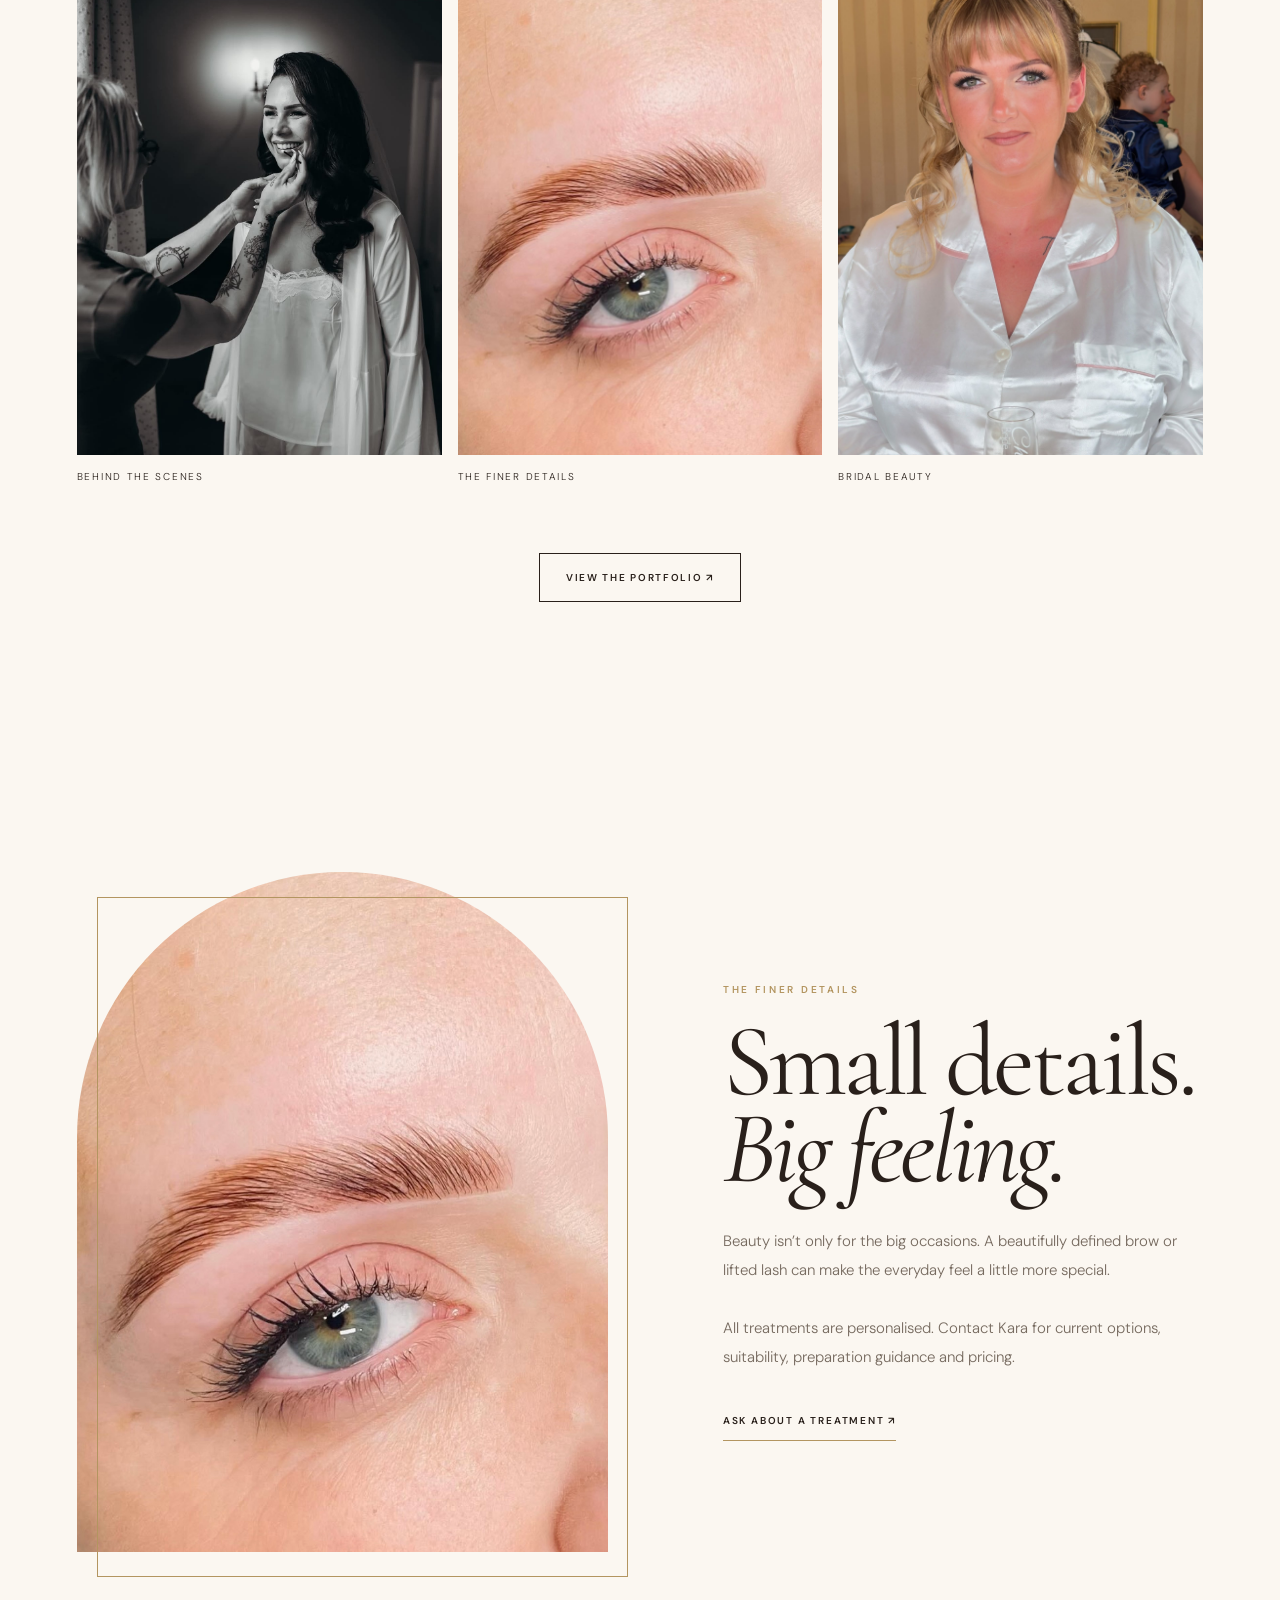
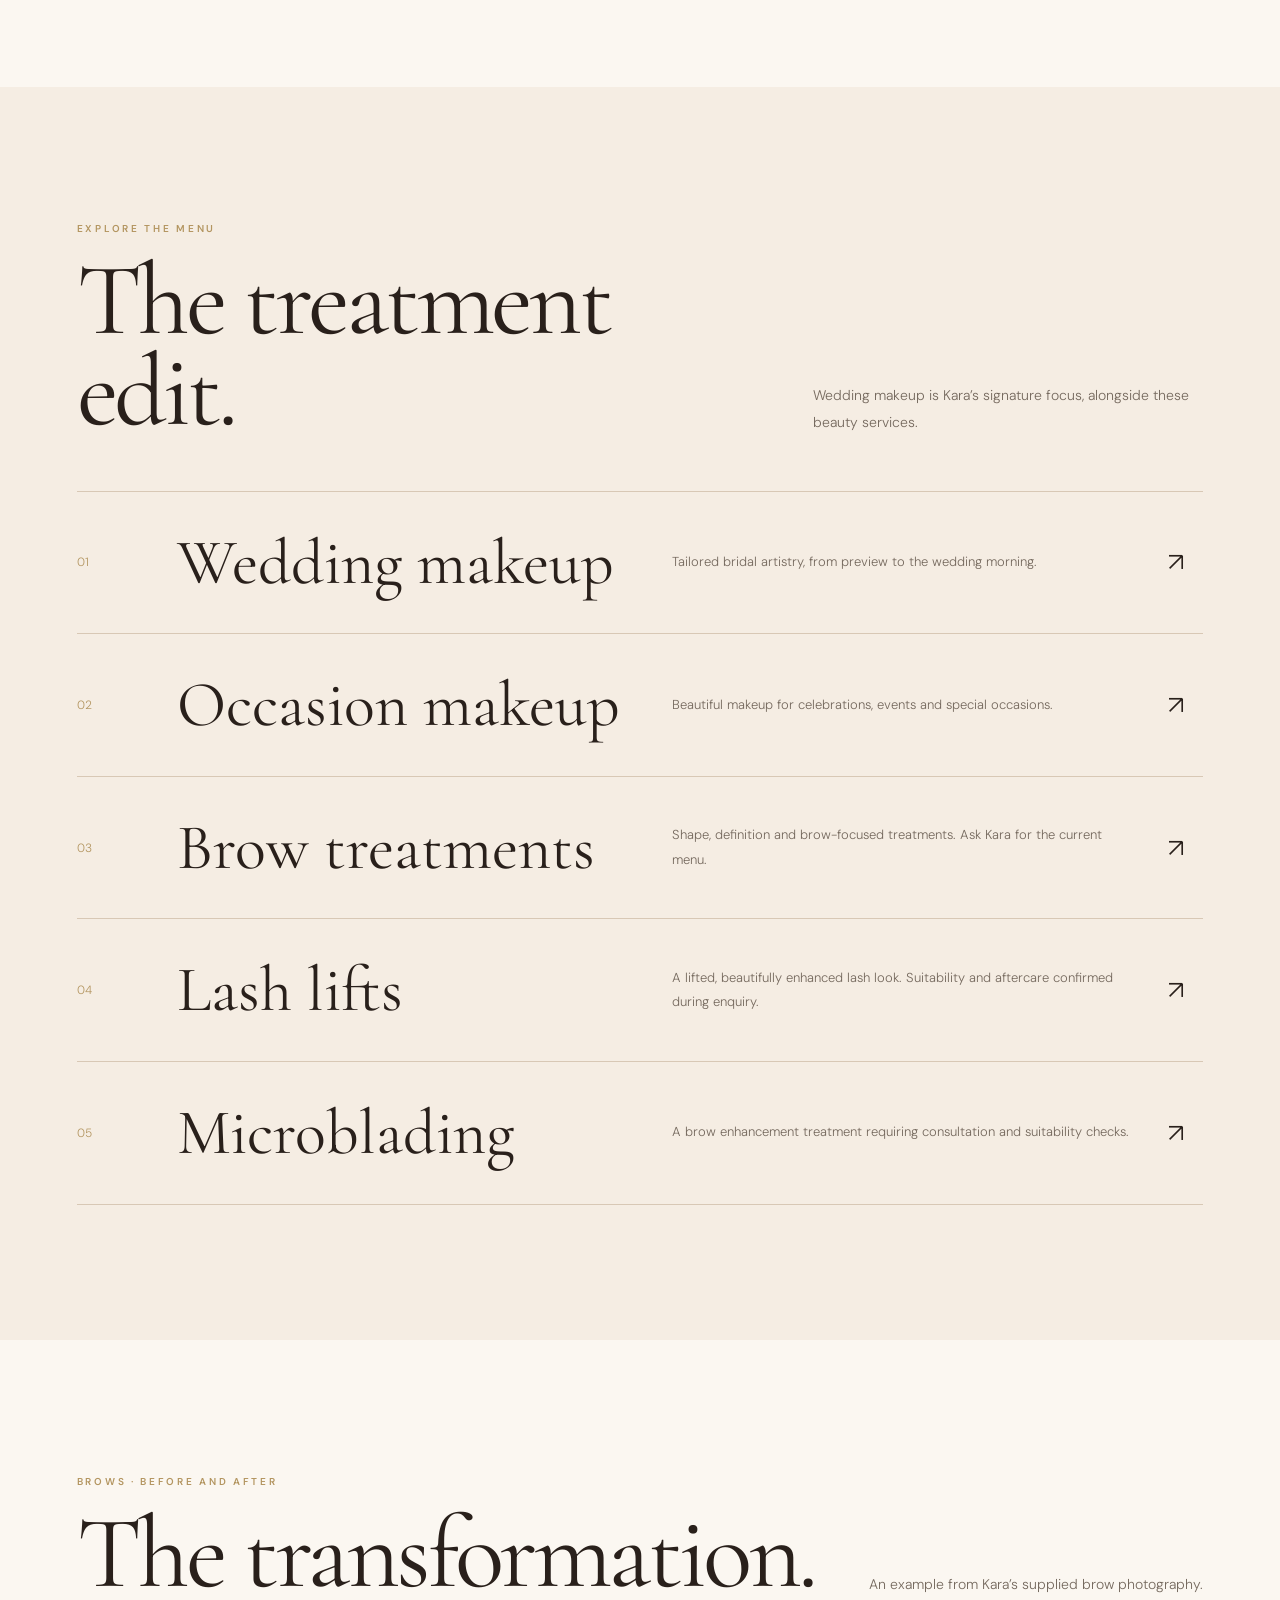
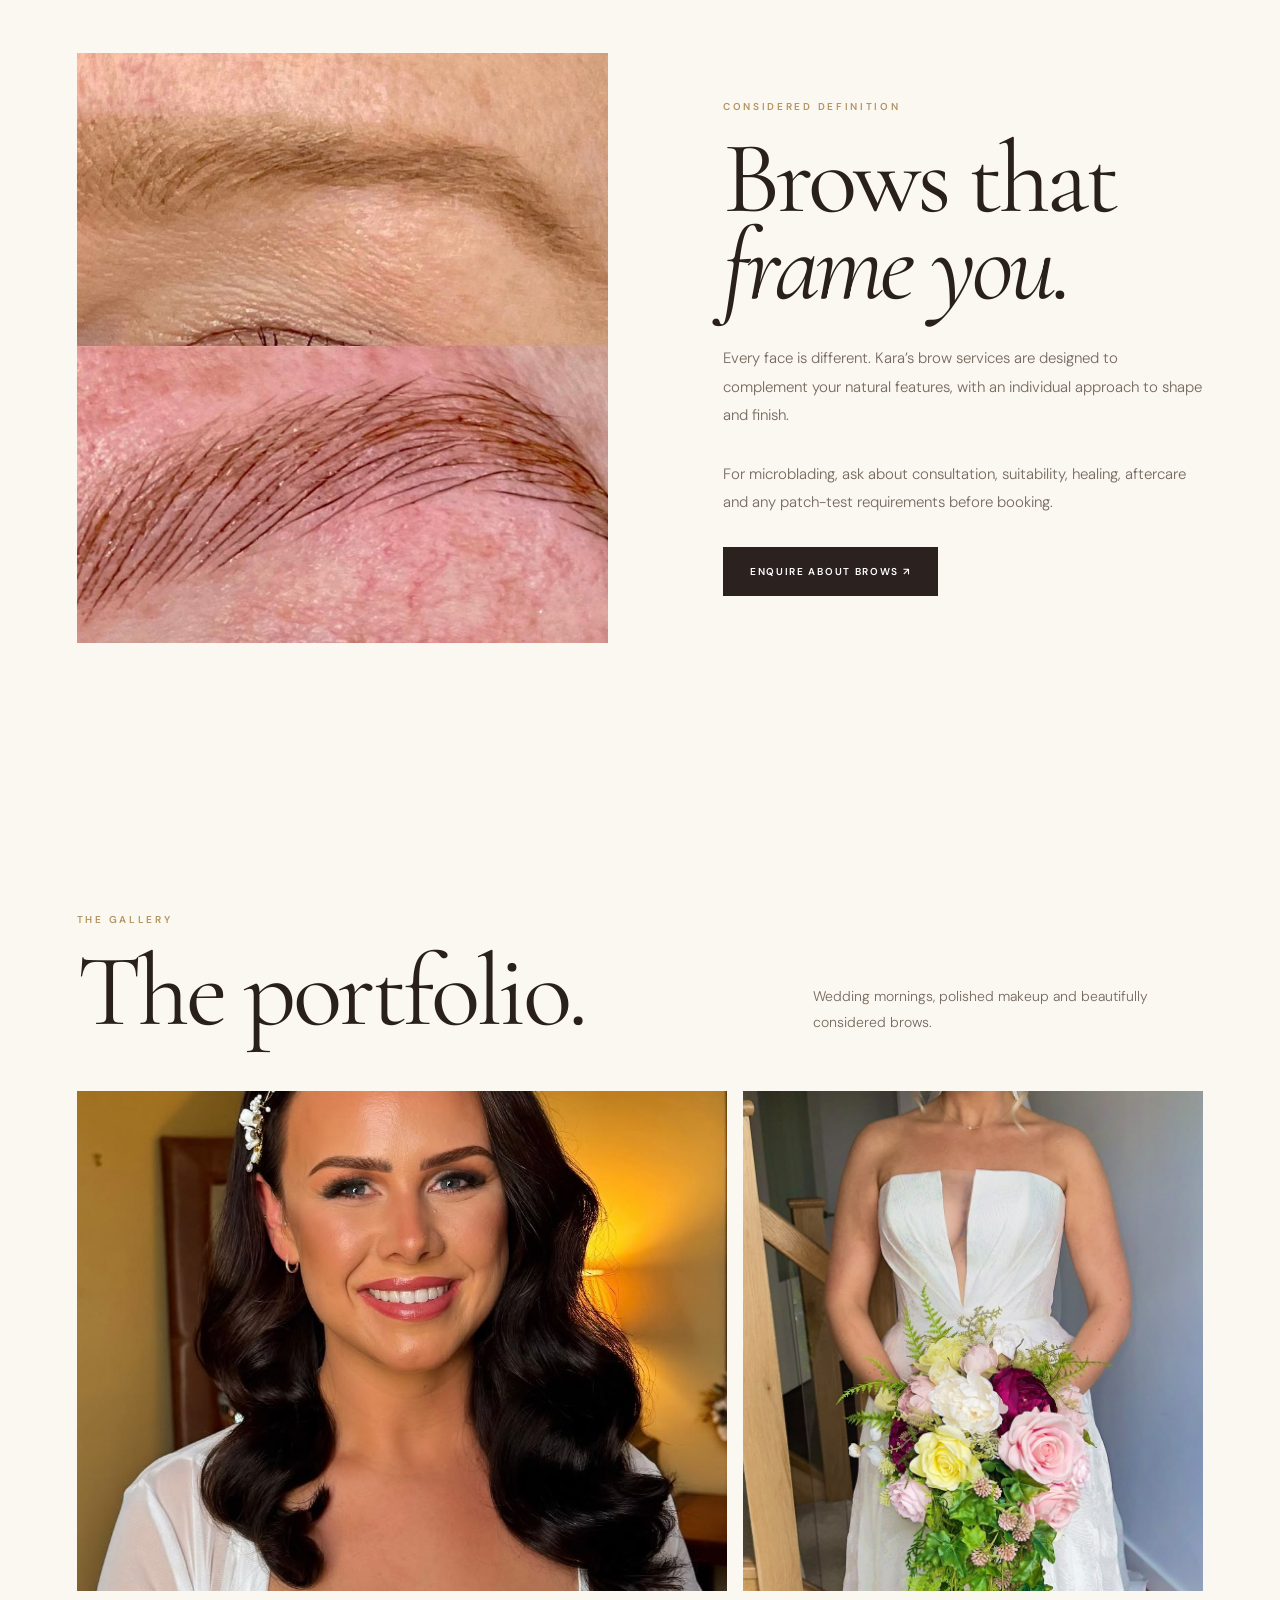
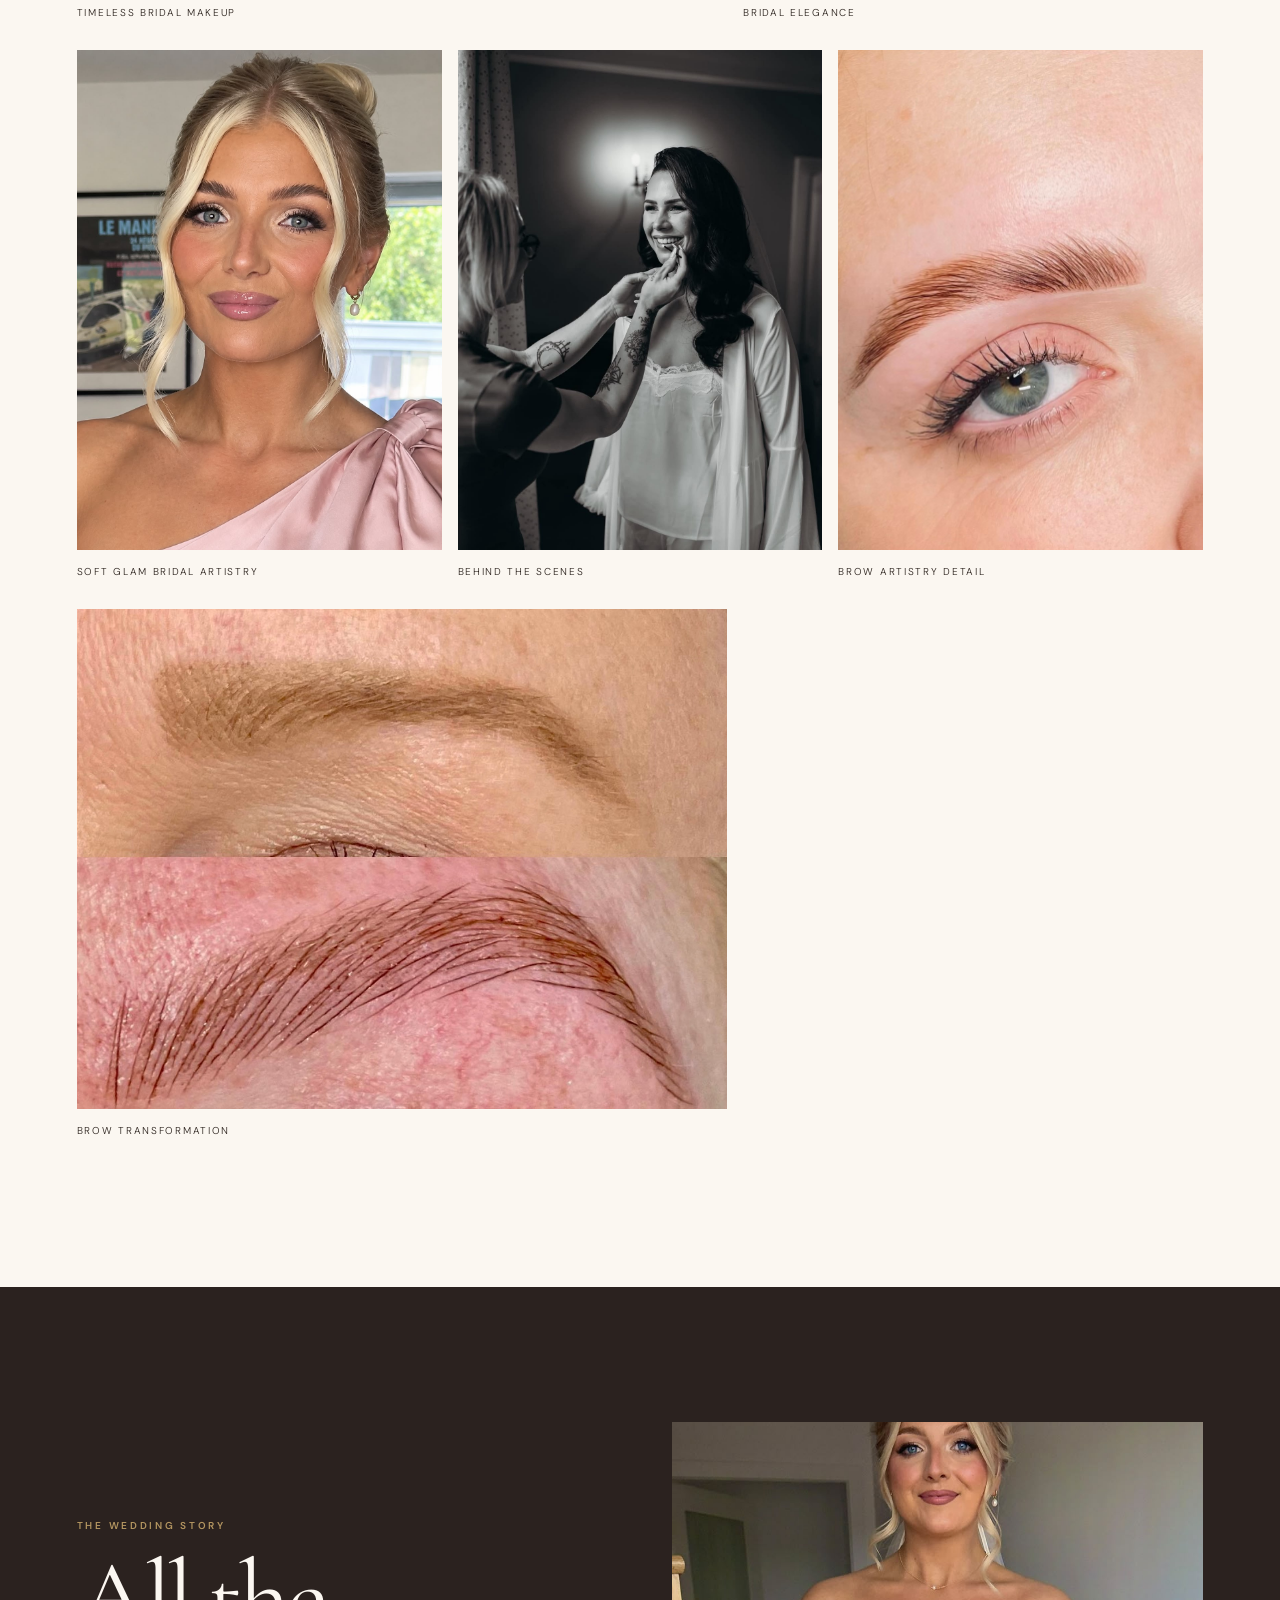
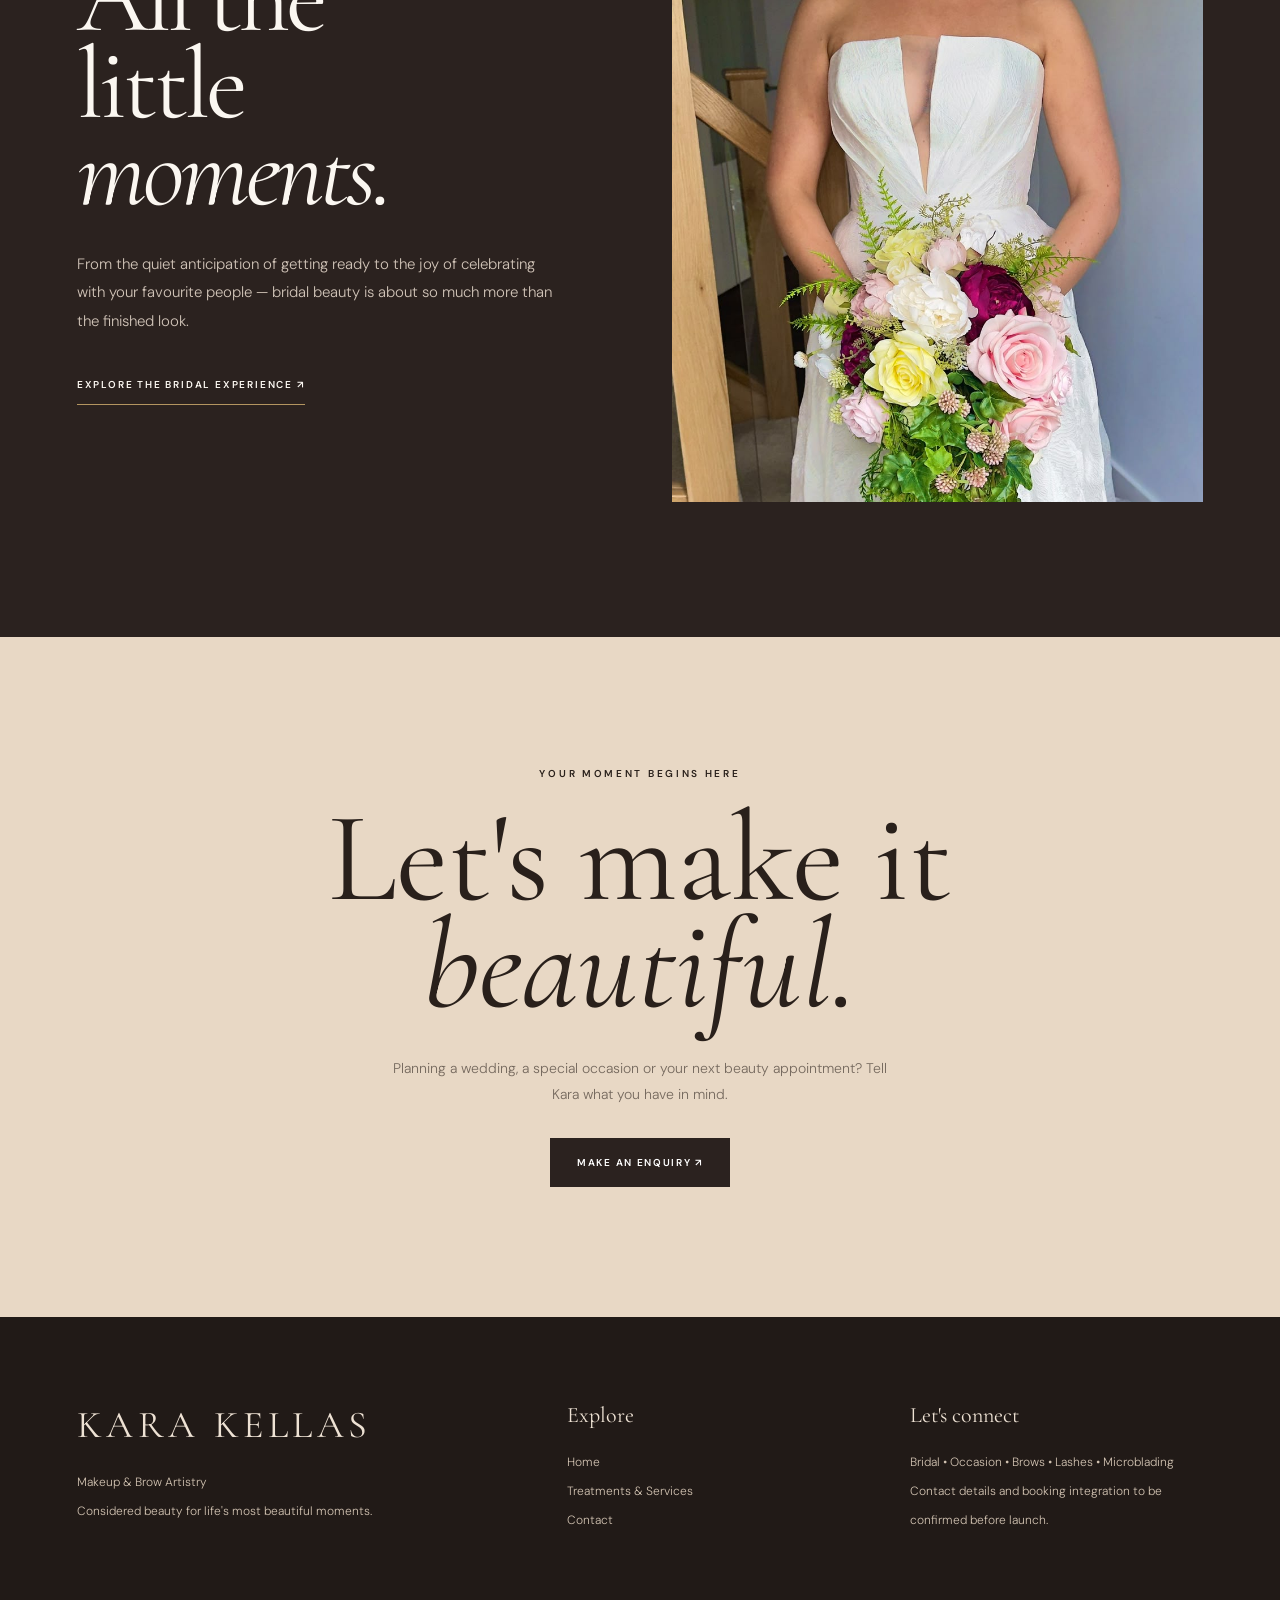
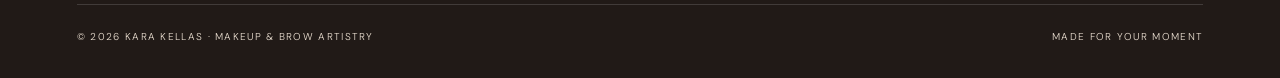
==== commit 3242349b: "Update services.html with new images and content; add .DS_Store file" ====
--- a/index.html
+++ b/index.html
@@ -1,3 +1,3 @@
 <!DOCTYPE html>
 
-<html lang="en-GB"><head><meta charset="utf-8"/><meta content="width=device-width,initial-scale=1" name="viewport"/><meta content="#f5ede3" name="theme-color"/><meta content="Kara Kellas — bridal makeup, occasion makeup, microblading, brows and lash lifts." name="description"/><title>Bridal Makeup &amp; Beauty | Kara Kellas</title><link href="styles.css" rel="stylesheet"/></head><body><header class="nav"><a aria-label="Kara Kellas home" class="brand" href="index.html"><img alt="Kara Kellas — Makeup &amp; Brow Artistry" class="header-logo" src="assets/kara-header-logo.jpg"/></a><button aria-controls="nav-links" aria-expanded="false" class="mobile-toggle">MENU ☰</button><nav aria-label="Main navigation" class="nav-links" id="nav-links"><a class="active" href="index.html">Home</a><a href="services.html">Treatments &amp; Services</a><a class="nav-button" href="contact.html">Contact</a></nav></header><main><section class="hero"><div class="hero-copy"><div class="eyebrow gold">Kara Kellas · Makeup &amp; Brow Artistry</div><h1>For your<br/><em>beautiful</em><br/>moments.</h1><p>Luxury bridal makeup, beautifully considered. Plus occasion artistry, brows, lash lifts and microblading — always tailored to you.</p><div class="hero-actions"><a class="button" href="services.html#bridal">Explore bridal ↗</a><a class="button outline" href="services.html#treatments">All treatments</a></div></div><div class="hero-image"><img alt="Bride with polished dark waves and wedding makeup" class="" loading="eager" src="assets/bridal-dark.jpg"/><div class="hero-stamp">A little magic in every detail</div><div class="vertical-label">Scroll to discover ↓</div></div></section><div class="ticker"><div class="ticker-track"><span>BRIDAL ARTISTRY ✦ YOUR DAY ✦ YOUR BEAUTY ✦ KARA KELLAS ✦</span><span>BRIDAL ARTISTRY ✦ YOUR DAY ✦ YOUR BEAUTY ✦ KARA KELLAS ✦</span></div></div><section class="section"><div class="container split"><div class="split-image arch reveal"><img alt="Elegant bridal makeup and natural glow" class="" loading="lazy" src="assets/occasion-brunette-glam.jpeg"/><div class="image-frame"></div></div><div class="split-content reveal"><div class="eyebrow gold">A signature bridal experience</div><h2>The morning.<br/>The magic.<br/><em>The moment.</em></h2><p>Your wedding makeup should feel as unforgettable as the day itself. From your bridal preview to the final finishing touch, every detail is created around you.</p><a class="textlink" href="services.html#bridal">Discover wedding makeup ↗</a></div></div></section><section class="section cream"><div class="container"><div class="section-head reveal"><div><div class="eyebrow gold">Discover the artistry</div><h2>Beauty, in every form.</h2></div><p>Bridal makeup is at the heart of Kara’s work, with beautiful treatments for every other moment too.</p></div><div class="cards"><a class="photo-card reveal" href="services.html#bridal"><img alt="Bride in white with floral bouquet and elegant bridal makeup" class="" loading="lazy" src="assets/bride-floral-bouquet.jpeg"/><div class="photo-card-content"><div class="eyebrow gold">01 · The signature</div><h3>Wedding<br/>makeup</h3><p>Beautifully tailored to your day.</p><span class="textlink">Explore bridal ↗</span></div></a><a class="photo-card reveal" href="services.html#treatments"><img alt="Soft glam occasion makeup with warm neutral tones" class="" loading="lazy" src="assets/occasion-soft-glam.jpeg"/><div class="photo-card-content"><div class="eyebrow gold">02 · The celebration</div><h3>Occasion<br/>makeup</h3><p>Effortless beauty for the moments worth celebrating.</p><span class="textlink">Discover makeup ↗</span></div></a><a class="photo-card reveal" href="services.html#treatments"><img alt="Detailed brow and lash result" class="" loading="lazy" src="assets/brow-detail.jpg"/><div class="photo-card-content"><div class="eyebrow gold">03 · The details</div><h3>Brows, lashes<br/>&amp; microblading</h3><p>Thoughtful definition and beautifully finished details.</p><span class="textlink">Explore treatments ↗</span></div></a></div></div></section><section class="cinema"><img alt="Elegant bridal beauty portrait" class="" loading="lazy" src="assets/bridal-dark.jpg"/><div class="cinema-content reveal"><div class="eyebrow gold">Not a new face. A new feeling.</div><h2>FEEL<br/><em>LIKE YOU.</em></h2><p>Beautifully enhanced, never disguised. Artistry that lets you shine.</p></div></section><section class="section"><div class="container"><div class="section-head reveal"><div><div class="eyebrow gold">A glimpse behind the artistry</div><h2>Real moments.<br/>Beautiful details.</h2></div><p>A selection of Kara’s supplied bridal and beauty photographs.</p></div><div class="gallery-grid"><figure class="reveal"><img alt="Bride with white bouquet and soft glam bridal makeup" class="" loading="lazy" src="assets/bride-white-bouquet.jpeg"/><figcaption>Bridal elegance</figcaption></figure><figure class="reveal"><img alt="Brow before and after transformation" class="" loading="lazy" src="assets/brow-transformation.jpg"/><figcaption>Brow transformation</figcaption></figure><figure class="reveal"><img alt="Behind the scenes of bridal makeup" class="" loading="lazy" src="assets/behind-scenes.jpg"/><figcaption>Behind the scenes</figcaption></figure><figure class="reveal"><img alt="Detailed brow treatment result" class="" loading="lazy" src="assets/brow-detail.jpg"/><figcaption>The finer details</figcaption></figure><figure class="reveal"><img alt="Soft glam bridal makeup with blonde curls" class="" loading="lazy" src="assets/bridal-soft-glam-blonde.jpeg"/><figcaption>Bridal beauty</figcaption></figure></div><div style="text-align:center;margin-top:55px"><a class="button outline" href="index.html#portfolio">View the portfolio ↗</a></div></div></section><section class="section" id="treatments"><div class="container split"><div class="split-image arch reveal"><img alt="Defined brow and lashes in close-up" class="" loading="lazy" src="assets/brow-detail.jpg"/><div class="image-frame"></div></div><div class="split-content reveal"><div class="eyebrow gold">The finer details</div><h2>Small details.<br/><em>Big feeling.</em></h2><p>Beauty isn’t only for the big occasions. A beautifully defined brow or lifted lash can make the everyday feel a little more special.</p><p>All treatments are personalised. Contact Kara for current options, suitability, preparation guidance and pricing.</p><a class="textlink" href="contact.html">Ask about a treatment ↗</a></div></div></section><section class="section cream"><div class="container"><div class="section-head reveal"><div><div class="eyebrow gold">Explore the menu</div><h2>The treatment edit.</h2></div><p>Wedding makeup is Kara’s signature focus, alongside these beauty services.</p></div><div class="service-list"><a class="service-item reveal" href="services.html#bridal"><span class="number">01</span><h3>Wedding makeup</h3><p>Tailored bridal artistry, from preview to the wedding morning.</p><span class="arrow">↗</span></a><a class="service-item reveal" href="contact.html?service=Occasion%20makeup"><span class="number">02</span><h3>Occasion makeup</h3><p>Beautiful makeup for celebrations, events and special occasions.</p><span class="arrow">↗</span></a><a class="service-item reveal" href="contact.html?service=Brows"><span class="number">03</span><h3>Brow treatments</h3><p>Shape, definition and brow-focused treatments. Ask Kara for the current menu.</p><span class="arrow">↗</span></a><a class="service-item reveal" href="contact.html?service=Lash%20lift"><span class="number">04</span><h3>Lash lifts</h3><p>A lifted, beautifully enhanced lash look. Suitability and aftercare confirmed during enquiry.</p><span class="arrow">↗</span></a><a class="service-item reveal" href="contact.html?service=Microblading"><span class="number">05</span><h3>Microblading</h3><p>A brow enhancement treatment requiring consultation and suitability checks.</p><span class="arrow">↗</span></a></div></div></section><section class="section"><div class="container"><div class="section-head reveal"><div><div class="eyebrow gold">Brows · Before and after</div><h2>The transformation.</h2></div><p>An example from Kara’s supplied brow photography.</p></div><div class="split"><div class="split-image reveal" style="height:590px"><img alt="Before and after photograph showing a brow transformation" class="" loading="lazy" src="assets/brow-transformation.jpg"/></div><div class="split-content reveal"><div class="eyebrow gold">Considered definition</div><h2>Brows that<br/><em>frame you.</em></h2><p>Every face is different. Kara’s brow services are designed to complement your natural features, with an individual approach to shape and finish.</p><p>For microblading, ask about consultation, suitability, healing, aftercare and any patch-test requirements before booking.</p><a class="button" href="contact.html?service=Brows">Enquire about brows ↗</a></div></div></div></section><section class="section" id="portfolio"><div class="container"><div class="section-head reveal"><div><div class="eyebrow gold">The gallery</div><h2>The portfolio.</h2></div><p>Wedding mornings, polished makeup and beautifully considered brows.</p></div><div class="gallery-grid"><figure class="reveal"><img alt="Timeless bridal makeup" class="" loading="lazy" src="assets/bridal-dark.jpg"/><figcaption>Timeless bridal makeup</figcaption></figure><figure class="reveal"><img alt="The wedding morning" class="" loading="lazy" src="assets/bride-floral-bouquet.jpeg"/><figcaption>Bridal elegance</figcaption></figure><figure class="reveal"><img alt="Soft glam bridal artistry" class="" loading="lazy" src="assets/bridal-blonde.jpg"/><figcaption>Soft glam bridal artistry</figcaption></figure><figure class="reveal"><img alt="Behind the scenes" class="" loading="lazy" src="assets/behind-scenes.jpg"/><figcaption>Behind the scenes</figcaption></figure><figure class="reveal"><img alt="Brow artistry detail" class="" loading="lazy" src="assets/brow-detail.jpg"/><figcaption>Brow artistry detail</figcaption></figure><figure class="reveal"><img alt="Brow transformation" class="" loading="lazy" src="assets/brow-transformation.jpg"/><figcaption>Brow transformation</figcaption></figure></div></div></section><section class="section dark"><div class="container split reverse"><div class="split-content reveal"><div class="eyebrow gold">The wedding story</div><h2>All the<br/>little <em>moments.</em></h2><p>From the quiet anticipation of getting ready to the joy of celebrating with your favourite people — bridal beauty is about so much more than the finished look.</p><a class="textlink" href="services.html#bridal">Explore the bridal experience ↗</a></div><div class="split-image reveal"><img alt="Wedding party celebrating together" class="" loading="lazy" src="assets/bride-floral-bouquet.jpeg"/></div></div></section><section class="cta"><div class="container reveal"><div class="eyebrow">Your moment begins here</div><h2>Let's make it<br/><em>beautiful.</em></h2><p>Planning a wedding, a special occasion or your next beauty appointment? Tell Kara what you have in mind.</p><a class="button" href="contact.html">Make an enquiry ↗</a></div></section></main><footer class="site-footer"><div class="container"><div class="footer-grid"><div><h3 style="font-size:38px;letter-spacing:.12em">KARA KELLAS</h3><p>Makeup &amp; Brow Artistry</p><p>Considered beauty for life's most beautiful moments.</p></div><div><h3>Explore</h3><a href="index.html">Home</a><a href="services.html">Treatments &amp; Services</a><a href="contact.html">Contact</a></div><div><h3>Let's connect</h3><p>Bridal • Occasion • Brows • Lashes • Microblading</p><p>Contact details and booking integration to be confirmed before launch.</p></div></div><div class="footer-bottom"><span>© <span id="year">2026</span> KARA KELLAS · MAKEUP &amp; BROW ARTISTRY</span><span>MADE FOR YOUR MOMENT</span></div></div></footer><script defer="" src="script.js"></script></body></html>+<html lang="en-GB"><head><meta charset="utf-8"/><meta content="width=device-width,initial-scale=1" name="viewport"/><meta content="#f5ede3" name="theme-color"/><meta content="Kara Kellas — bridal makeup, occasion makeup, microblading, brows and lash lifts." name="description"/><title>Bridal Makeup &amp; Beauty | Kara Kellas</title><link href="styles.css" rel="stylesheet"/></head><body><header class="nav"><a aria-label="Kara Kellas home" class="brand" href="index.html"><img alt="Kara Kellas — Makeup &amp; Brow Artistry" class="header-logo" src="assets/kara-header-logo.jpg"/></a><button aria-controls="nav-links" aria-expanded="false" class="mobile-toggle">MENU ☰</button><nav aria-label="Main navigation" class="nav-links" id="nav-links"><a class="active" href="index.html">Home</a><a href="services.html">Treatments &amp; Services</a><a class="nav-button" href="contact.html">Contact</a></nav></header><main><section class="hero"><div class="hero-copy"><div class="eyebrow gold">Kara Kellas · Makeup &amp; Brow Artistry</div><h1>For your<br/><em>beautiful</em><br/>moments.</h1><p>Luxury bridal makeup, beautifully considered. Plus occasion artistry, brows, lash lifts and microblading — always tailored to you.</p><div class="hero-actions"><a class="button" href="services.html#bridal">Explore bridal ↗</a><a class="button outline" href="services.html#treatments">All treatments</a></div></div><div class="hero-image"><img alt="Bride with polished dark waves and wedding makeup" class="" loading="eager" src="assets/bridal-dark.jpg"/><div class="hero-stamp">A little magic in every detail</div><div class="vertical-label">Scroll to discover ↓</div></div></section><div class="ticker"><div class="ticker-track"><span>BRIDAL ARTISTRY ✦ YOUR DAY ✦ YOUR BEAUTY ✦ KARA KELLAS ✦</span><span>BRIDAL ARTISTRY ✦ YOUR DAY ✦ YOUR BEAUTY ✦ KARA KELLAS ✦</span></div></div><section class="section"><div class="container split"><div class="split-image arch reveal"><img alt="Elegant bridal makeup and natural glow" class="" loading="lazy" src="assets/WhatsApp Image 2026-11-09 at 14.37.47 (2).jpeg"/><div class="image-frame"></div></div><div class="split-content reveal"><div class="eyebrow gold">A signature bridal experience</div><h2>The morning.<br/>The magic.<br/><em>The moment.</em></h2><p>Your wedding makeup should feel as unforgettable as the day itself. From your bridal preview to the final finishing touch, every detail is created around you.</p><a class="textlink" href="services.html#bridal">Discover wedding makeup ↗</a></div></div></section><section class="section cream"><div class="container"><div class="section-head reveal"><div><div class="eyebrow gold">Discover the artistry</div><h2>Beauty, in every form.</h2></div><p>Bridal makeup is at the heart of Kara’s work, with beautiful treatments for every other moment too.</p></div><div class="cards"><a class="photo-card reveal" href="services.html#bridal"><img alt="Bride in white with floral bouquet and elegant bridal makeup" class="" loading="lazy" src="assets/WhatsApp Image 2026-11-09 at 14.37.47 (3).jpeg"/><div class="photo-card-content"><div class="eyebrow gold">01 · The signature</div><h3>Wedding<br/>makeup</h3><p>Beautifully tailored to your day.</p><span class="textlink">Explore bridal ↗</span></div></a><a class="photo-card reveal" href="services.html#treatments"><img alt="Soft glam occasion makeup with warm neutral tones" class="" loading="lazy" src="assets/WhatsApp Image 2026-11-09 at 14.37.47 (1).jpeg"/><div class="photo-card-content"><div class="eyebrow gold">02 · The celebration</div><h3>Occasion<br/>makeup</h3><p>Effortless beauty for the moments worth celebrating.</p><span class="textlink">Discover makeup ↗</span></div></a><a class="photo-card reveal" href="services.html#treatments"><img alt="Detailed brow and lash result" class="" loading="lazy" src="assets/brow-detail.jpg"/><div class="photo-card-content"><div class="eyebrow gold">03 · The details</div><h3>Brows, lashes<br/>&amp; microblading</h3><p>Thoughtful definition and beautifully finished details.</p><span class="textlink">Explore treatments ↗</span></div></a></div></div></section><section class="cinema"><img alt="Elegant bridal beauty portrait" class="" loading="lazy" src="assets/bridal-dark.jpg"/><div class="cinema-content reveal"><div class="eyebrow gold">Not a new face. A new feeling.</div><h2>FEEL<br/><em>LIKE YOU.</em></h2><p>Beautifully enhanced, never disguised. Artistry that lets you shine.</p></div></section><section class="section"><div class="container"><div class="section-head reveal"><div><div class="eyebrow gold">A glimpse behind the artistry</div><h2>Real moments.<br/>Beautiful details.</h2></div><p>A selection of Kara’s supplied bridal and beauty photographs.</p></div><div class="gallery-grid"><figure class="reveal"><img alt="Bride with white bouquet and soft glam bridal makeup" class="" loading="lazy" src="assets/WhatsApp Image 2026-11-09 at 14.37.47.jpeg"/><figcaption>Bridal elegance</figcaption></figure><figure class="reveal"><img alt="Brow before and after transformation" class="" loading="lazy" src="assets/brow-transformation.jpg"/><figcaption>Brow transformation</figcaption></figure><figure class="reveal"><img alt="Behind the scenes of bridal makeup" class="" loading="lazy" src="assets/behind-scenes.jpg"/><figcaption>Behind the scenes</figcaption></figure><figure class="reveal"><img alt="Detailed brow treatment result" class="" loading="lazy" src="assets/brow-detail.jpg"/><figcaption>The finer details</figcaption></figure><figure class="reveal"><img alt="Soft glam bridal makeup with blonde curls" class="" loading="lazy" src="assets/WhatsApp Image 2026-11-09 at 14.37.46.jpeg"/><figcaption>Bridal beauty</figcaption></figure></div><div style="text-align:center;margin-top:55px"><a class="button outline" href="index.html#portfolio">View the portfolio ↗</a></div></div></section><section class="section" id="treatments"><div class="container split"><div class="split-image arch reveal"><img alt="Defined brow and lashes in close-up" class="" loading="lazy" src="assets/brow-detail.jpg"/><div class="image-frame"></div></div><div class="split-content reveal"><div class="eyebrow gold">The finer details</div><h2>Small details.<br/><em>Big feeling.</em></h2><p>Beauty isn’t only for the big occasions. A beautifully defined brow or lifted lash can make the everyday feel a little more special.</p><p>All treatments are personalised. Contact Kara for current options, suitability, preparation guidance and pricing.</p><a class="textlink" href="contact.html">Ask about a treatment ↗</a></div></div></section><section class="section cream"><div class="container"><div class="section-head reveal"><div><div class="eyebrow gold">Explore the menu</div><h2>The treatment edit.</h2></div><p>Wedding makeup is Kara’s signature focus, alongside these beauty services.</p></div><div class="service-list"><a class="service-item reveal" href="services.html#bridal"><span class="number">01</span><h3>Wedding makeup</h3><p>Tailored bridal artistry, from preview to the wedding morning.</p><span class="arrow">↗</span></a><a class="service-item reveal" href="contact.html?service=Occasion%20makeup"><span class="number">02</span><h3>Occasion makeup</h3><p>Beautiful makeup for celebrations, events and special occasions.</p><span class="arrow">↗</span></a><a class="service-item reveal" href="contact.html?service=Brows"><span class="number">03</span><h3>Brow treatments</h3><p>Shape, definition and brow-focused treatments. Ask Kara for the current menu.</p><span class="arrow">↗</span></a><a class="service-item reveal" href="contact.html?service=Lash%20lift"><span class="number">04</span><h3>Lash lifts</h3><p>A lifted, beautifully enhanced lash look. Suitability and aftercare confirmed during enquiry.</p><span class="arrow">↗</span></a><a class="service-item reveal" href="contact.html?service=Microblading"><span class="number">05</span><h3>Microblading</h3><p>A brow enhancement treatment requiring consultation and suitability checks.</p><span class="arrow">↗</span></a></div></div></section><section class="section"><div class="container"><div class="section-head reveal"><div><div class="eyebrow gold">Brows · Before and after</div><h2>The transformation.</h2></div><p>An example from Kara’s supplied brow photography.</p></div><div class="split"><div class="split-image reveal" style="height:590px"><img alt="Before and after photograph showing a brow transformation" class="" loading="lazy" src="assets/brow-transformation.jpg"/></div><div class="split-content reveal"><div class="eyebrow gold">Considered definition</div><h2>Brows that<br/><em>frame you.</em></h2><p>Every face is different. Kara’s brow services are designed to complement your natural features, with an individual approach to shape and finish.</p><p>For microblading, ask about consultation, suitability, healing, aftercare and any patch-test requirements before booking.</p><a class="button" href="contact.html?service=Brows">Enquire about brows ↗</a></div></div></div></section><section class="section" id="portfolio"><div class="container"><div class="section-head reveal"><div><div class="eyebrow gold">The gallery</div><h2>The portfolio.</h2></div><p>Wedding mornings, polished makeup and beautifully considered brows.</p></div><div class="gallery-grid"><figure class="reveal"><img alt="Timeless bridal makeup" class="" loading="lazy" src="assets/bridal-dark.jpg"/><figcaption>Timeless bridal makeup</figcaption></figure><figure class="reveal"><img alt="The wedding morning" class="" loading="lazy" src="assets/WhatsApp Image 2026-11-09 at 14.37.47 (3).jpeg"/><figcaption>Bridal elegance</figcaption></figure><figure class="reveal"><img alt="Soft glam bridal artistry" class="" loading="lazy" src="assets/bridal-blonde.jpg"/><figcaption>Soft glam bridal artistry</figcaption></figure><figure class="reveal"><img alt="Behind the scenes" class="" loading="lazy" src="assets/behind-scenes.jpg"/><figcaption>Behind the scenes</figcaption></figure><figure class="reveal"><img alt="Brow artistry detail" class="" loading="lazy" src="assets/brow-detail.jpg"/><figcaption>Brow artistry detail</figcaption></figure><figure class="reveal"><img alt="Brow transformation" class="" loading="lazy" src="assets/brow-transformation.jpg"/><figcaption>Brow transformation</figcaption></figure></div></div></section><section class="section dark"><div class="container split reverse"><div class="split-content reveal"><div class="eyebrow gold">The wedding story</div><h2>All the<br/>little <em>moments.</em></h2><p>From the quiet anticipation of getting ready to the joy of celebrating with your favourite people — bridal beauty is about so much more than the finished look.</p><a class="textlink" href="services.html#bridal">Explore the bridal experience ↗</a></div><div class="split-image reveal"><img alt="Wedding party celebrating together" class="" loading="lazy" src="assets/WhatsApp Image 2026-11-09 at 14.37.47 (3).jpeg"/></div></div></section><section class="cta"><div class="container reveal"><div class="eyebrow">Your moment begins here</div><h2>Let's make it<br/><em>beautiful.</em></h2><p>Planning a wedding, a special occasion or your next beauty appointment? Tell Kara what you have in mind.</p><a class="button" href="contact.html">Make an enquiry ↗</a></div></section></main><footer class="site-footer"><div class="container"><div class="footer-grid"><div><h3 style="font-size:38px;letter-spacing:.12em">KARA KELLAS</h3><p>Makeup &amp; Brow Artistry</p><p>Considered beauty for life's most beautiful moments.</p></div><div><h3>Explore</h3><a href="index.html">Home</a><a href="services.html">Treatments &amp; Services</a><a href="contact.html">Contact</a></div><div><h3>Let's connect</h3><p>Bridal • Occasion • Brows • Lashes • Microblading</p><p>Contact details and booking integration to be confirmed before launch.</p></div></div><div class="footer-bottom"><span>© <span id="year">2026</span> KARA KELLAS · MAKEUP &amp; BROW ARTISTRY</span><span>MADE FOR YOUR MOMENT</span></div></div></footer><script defer="" src="script.js"></script></body></html>
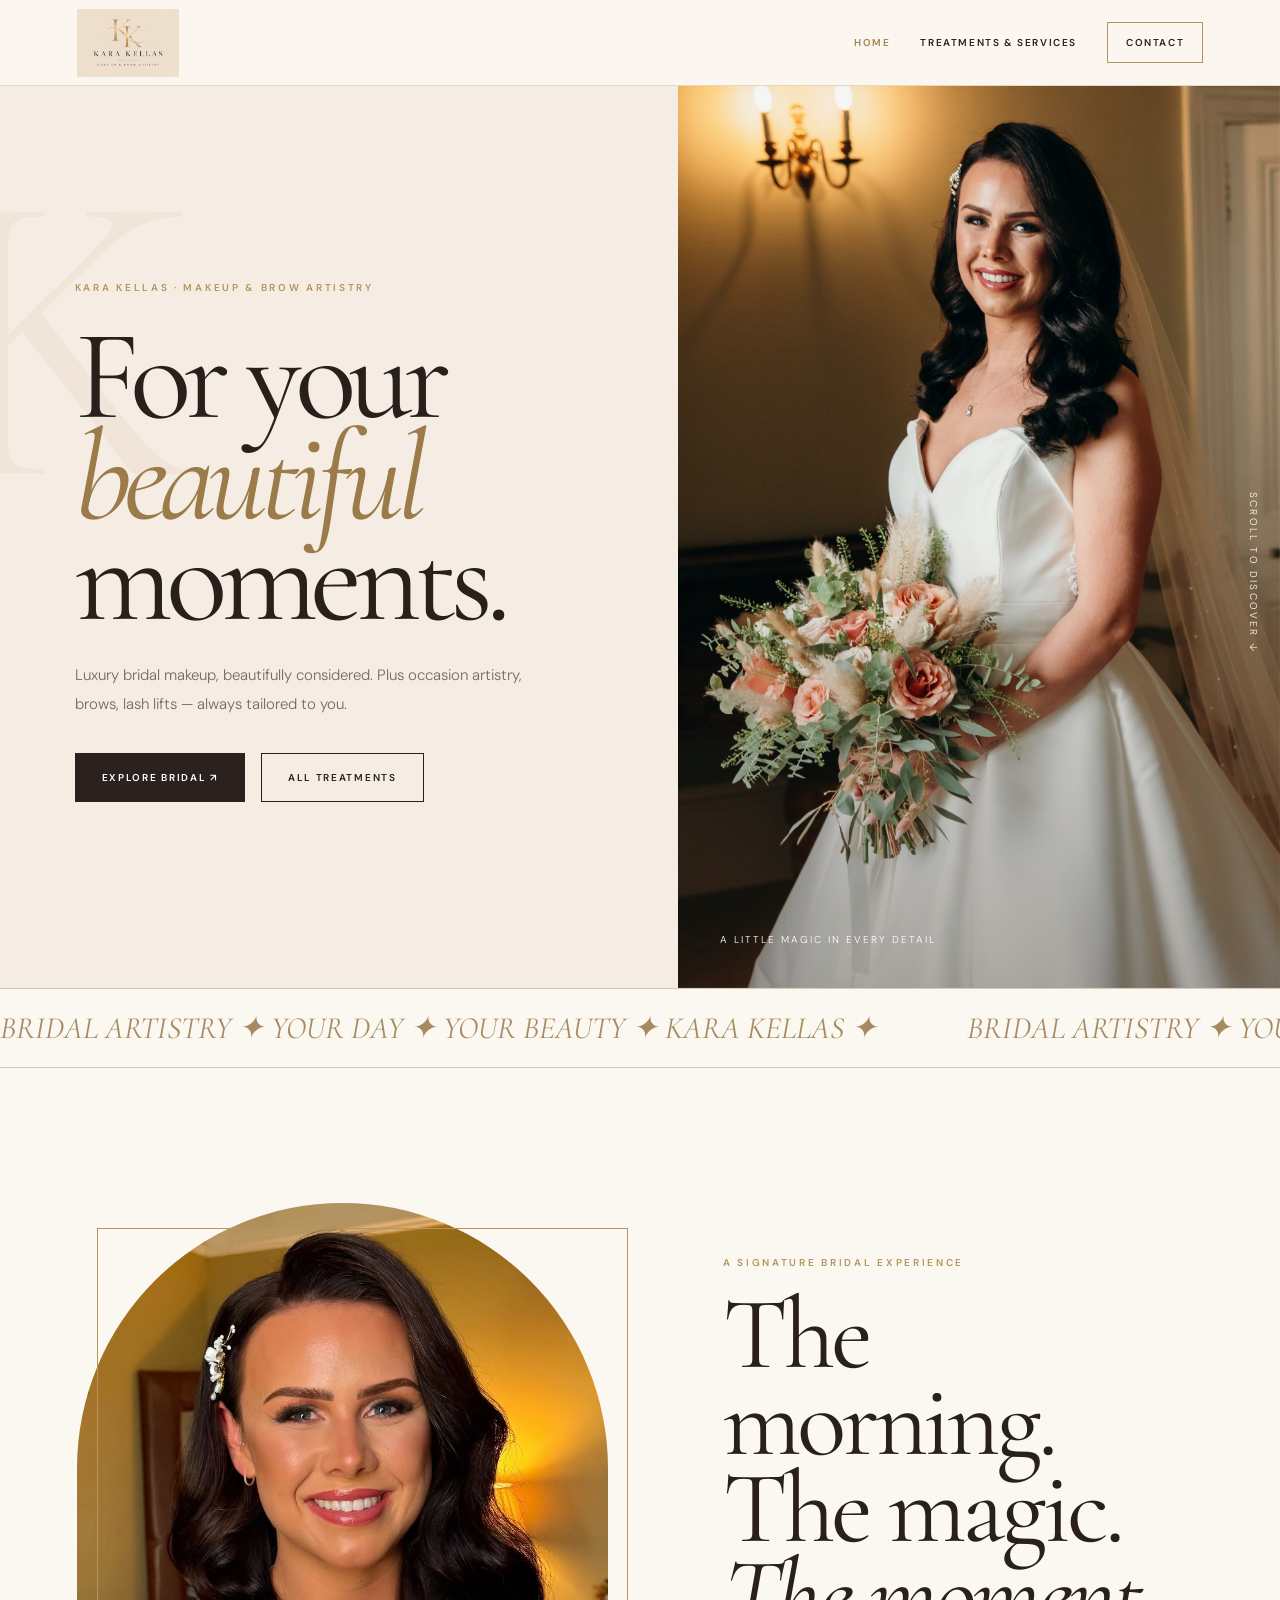
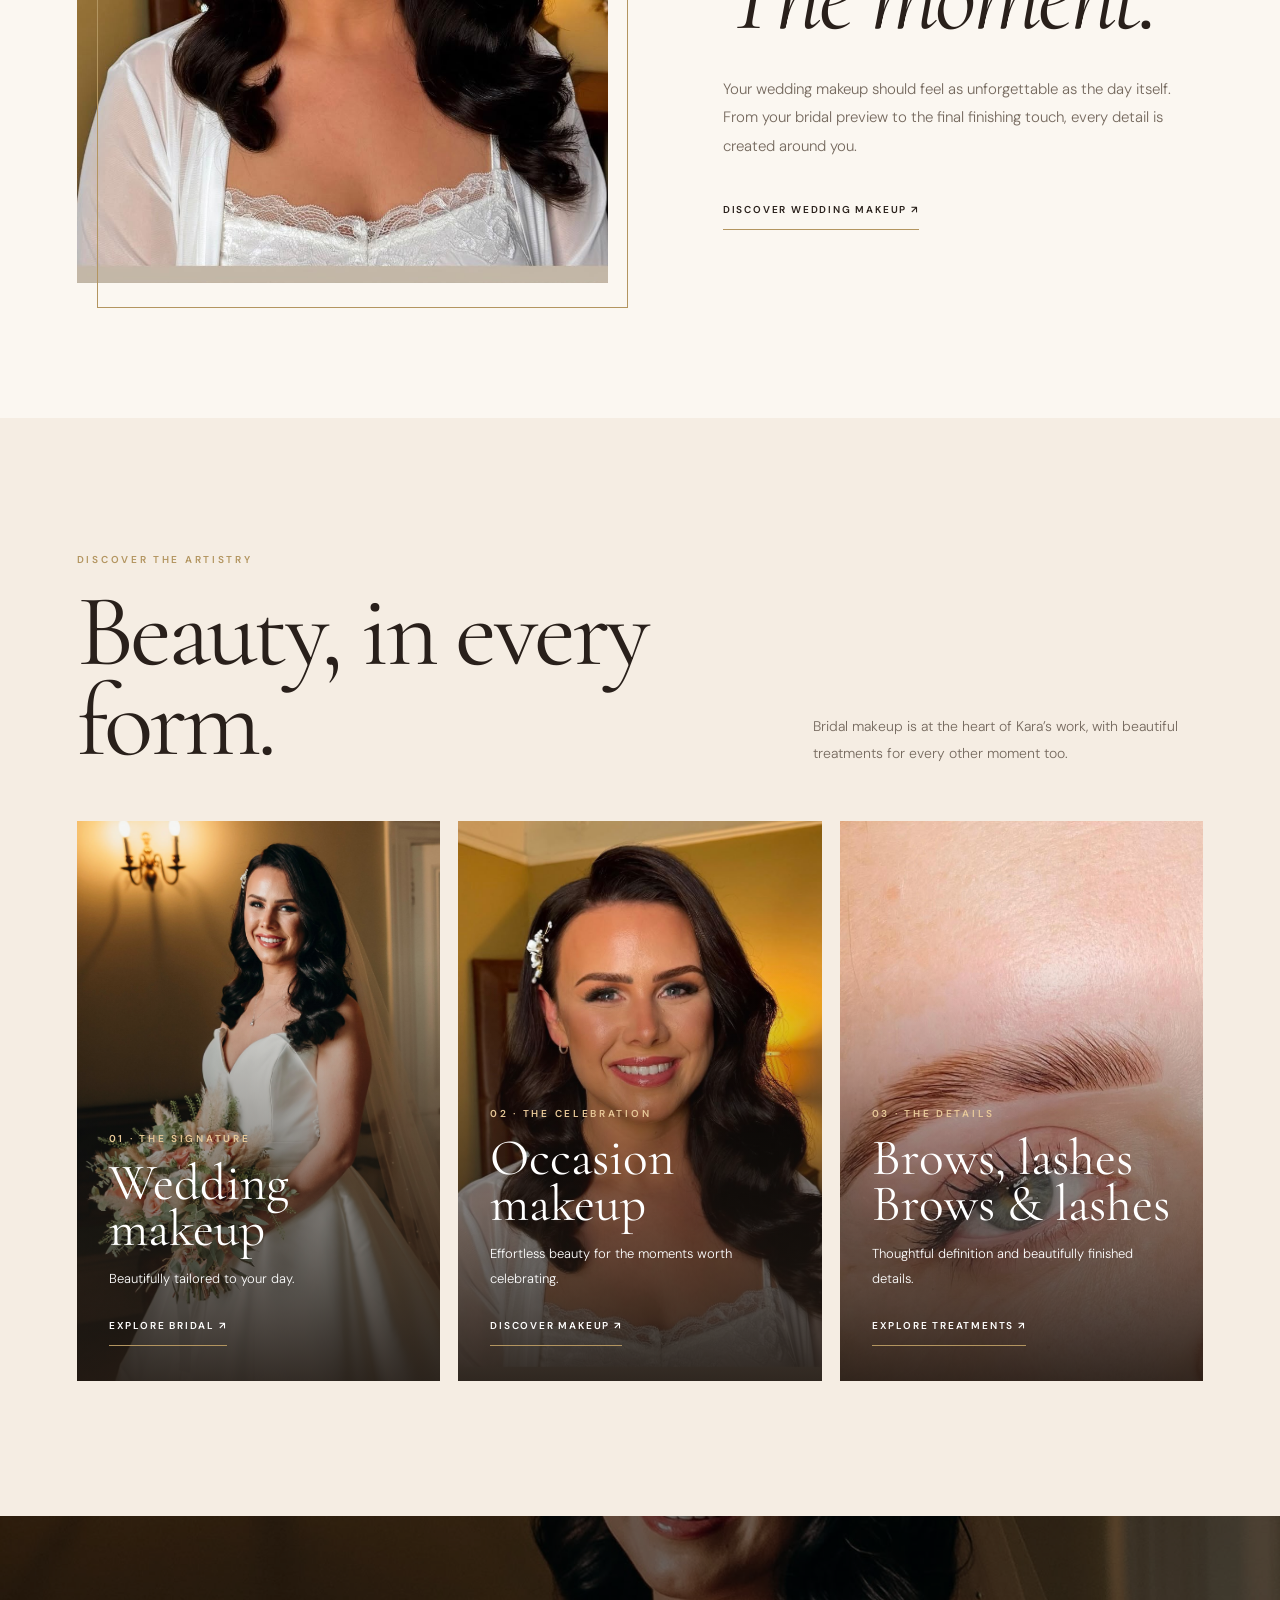
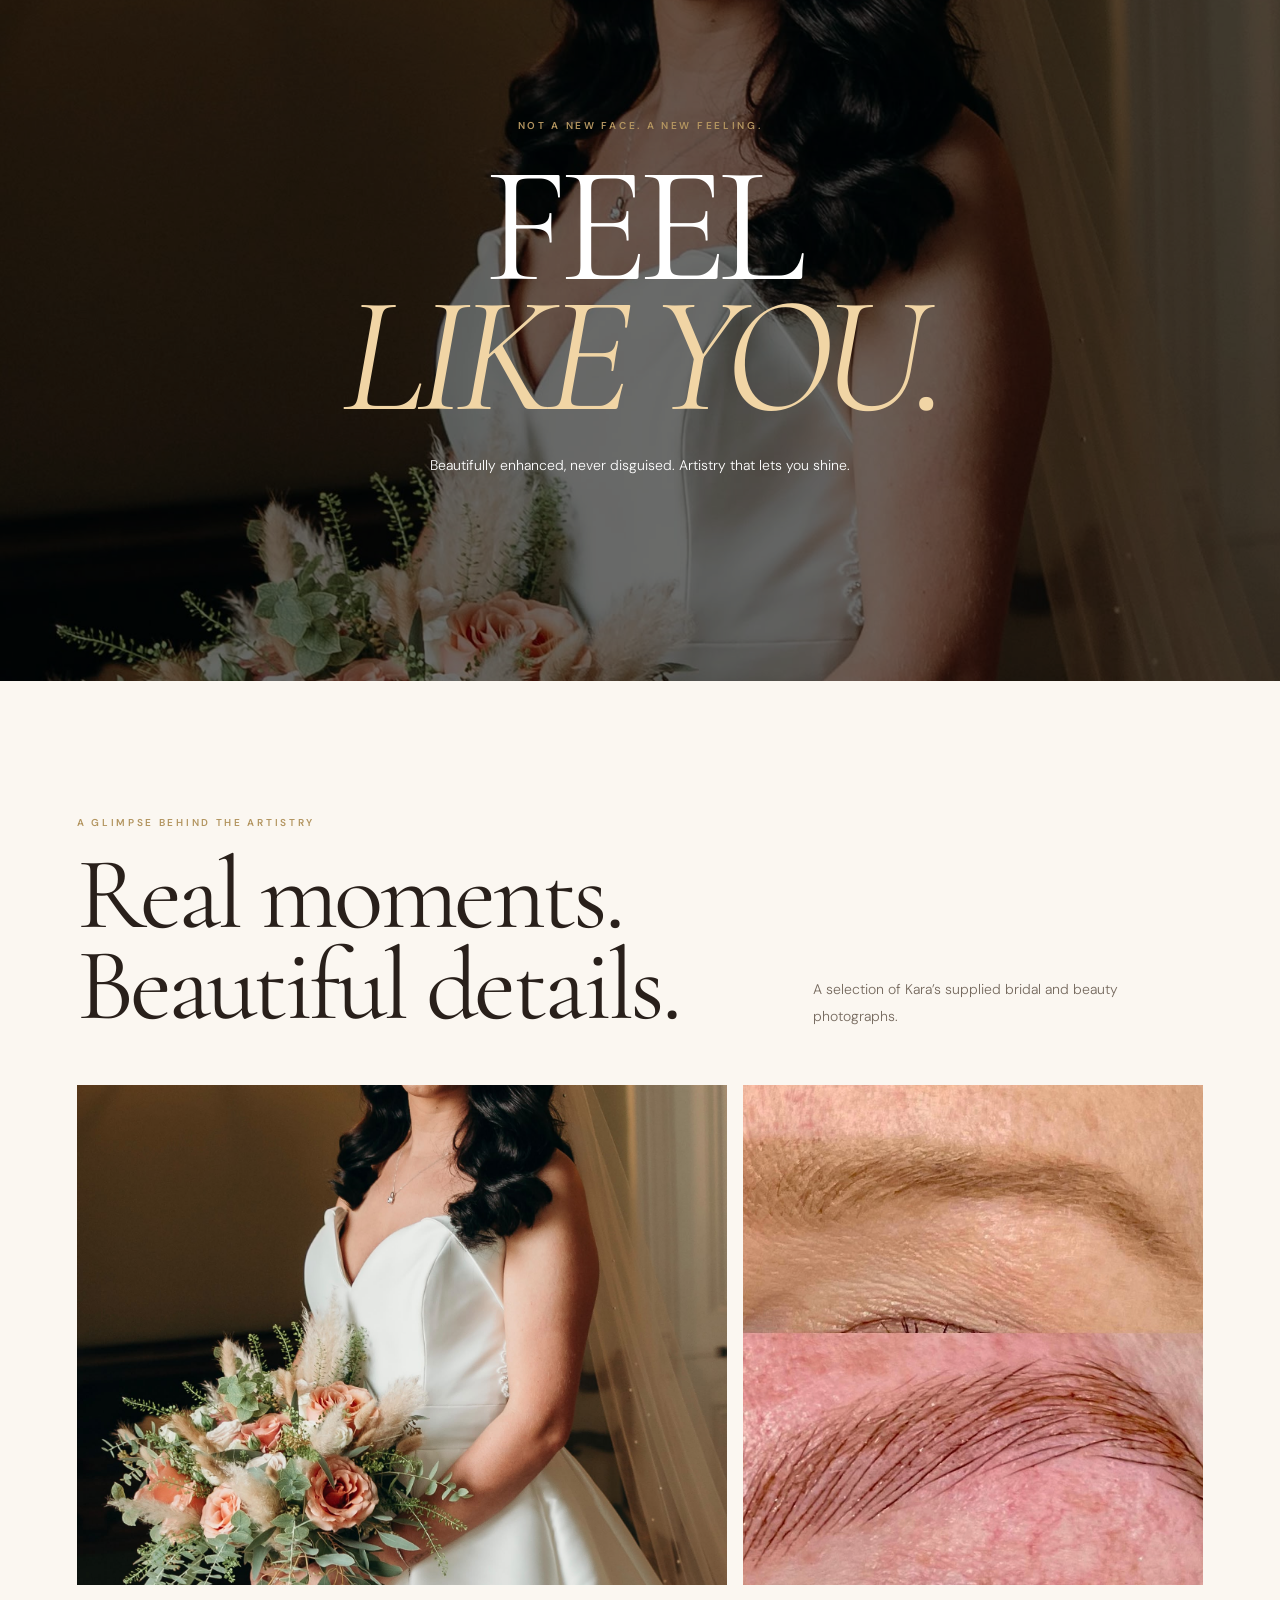
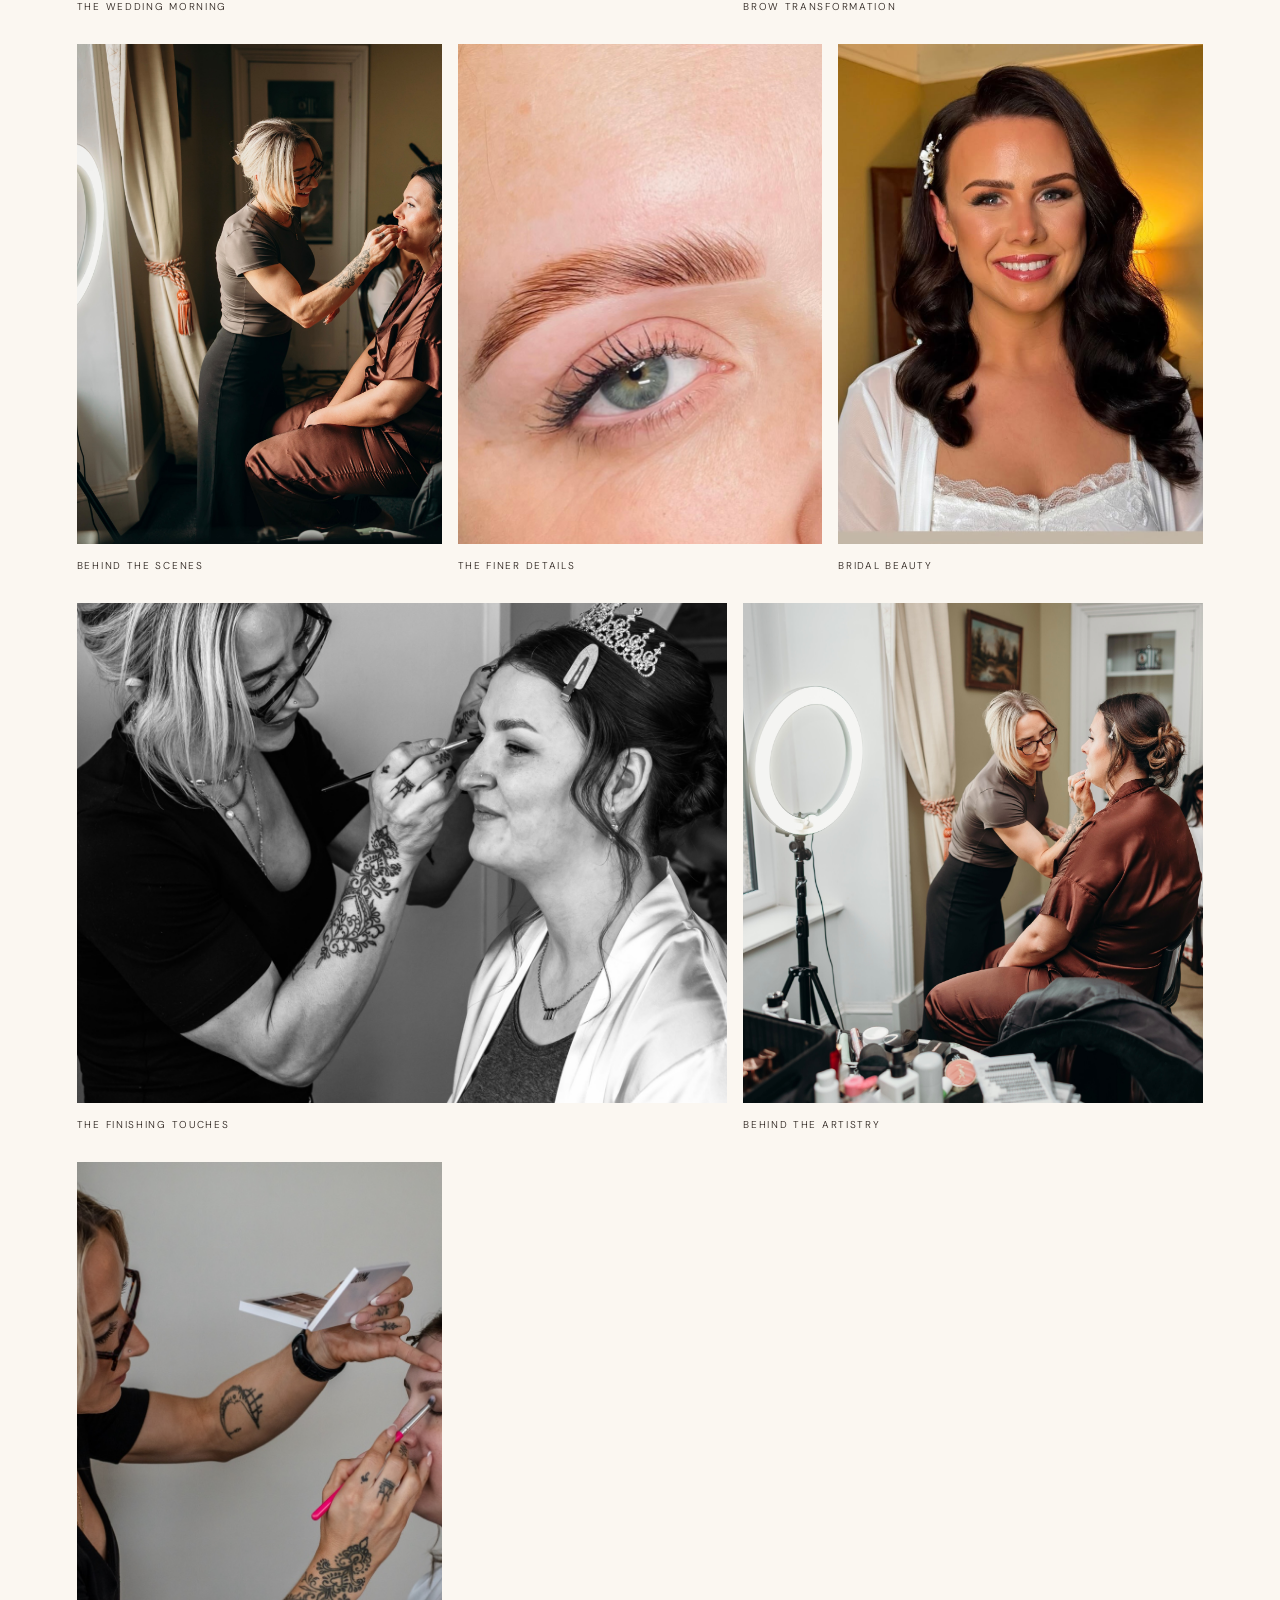
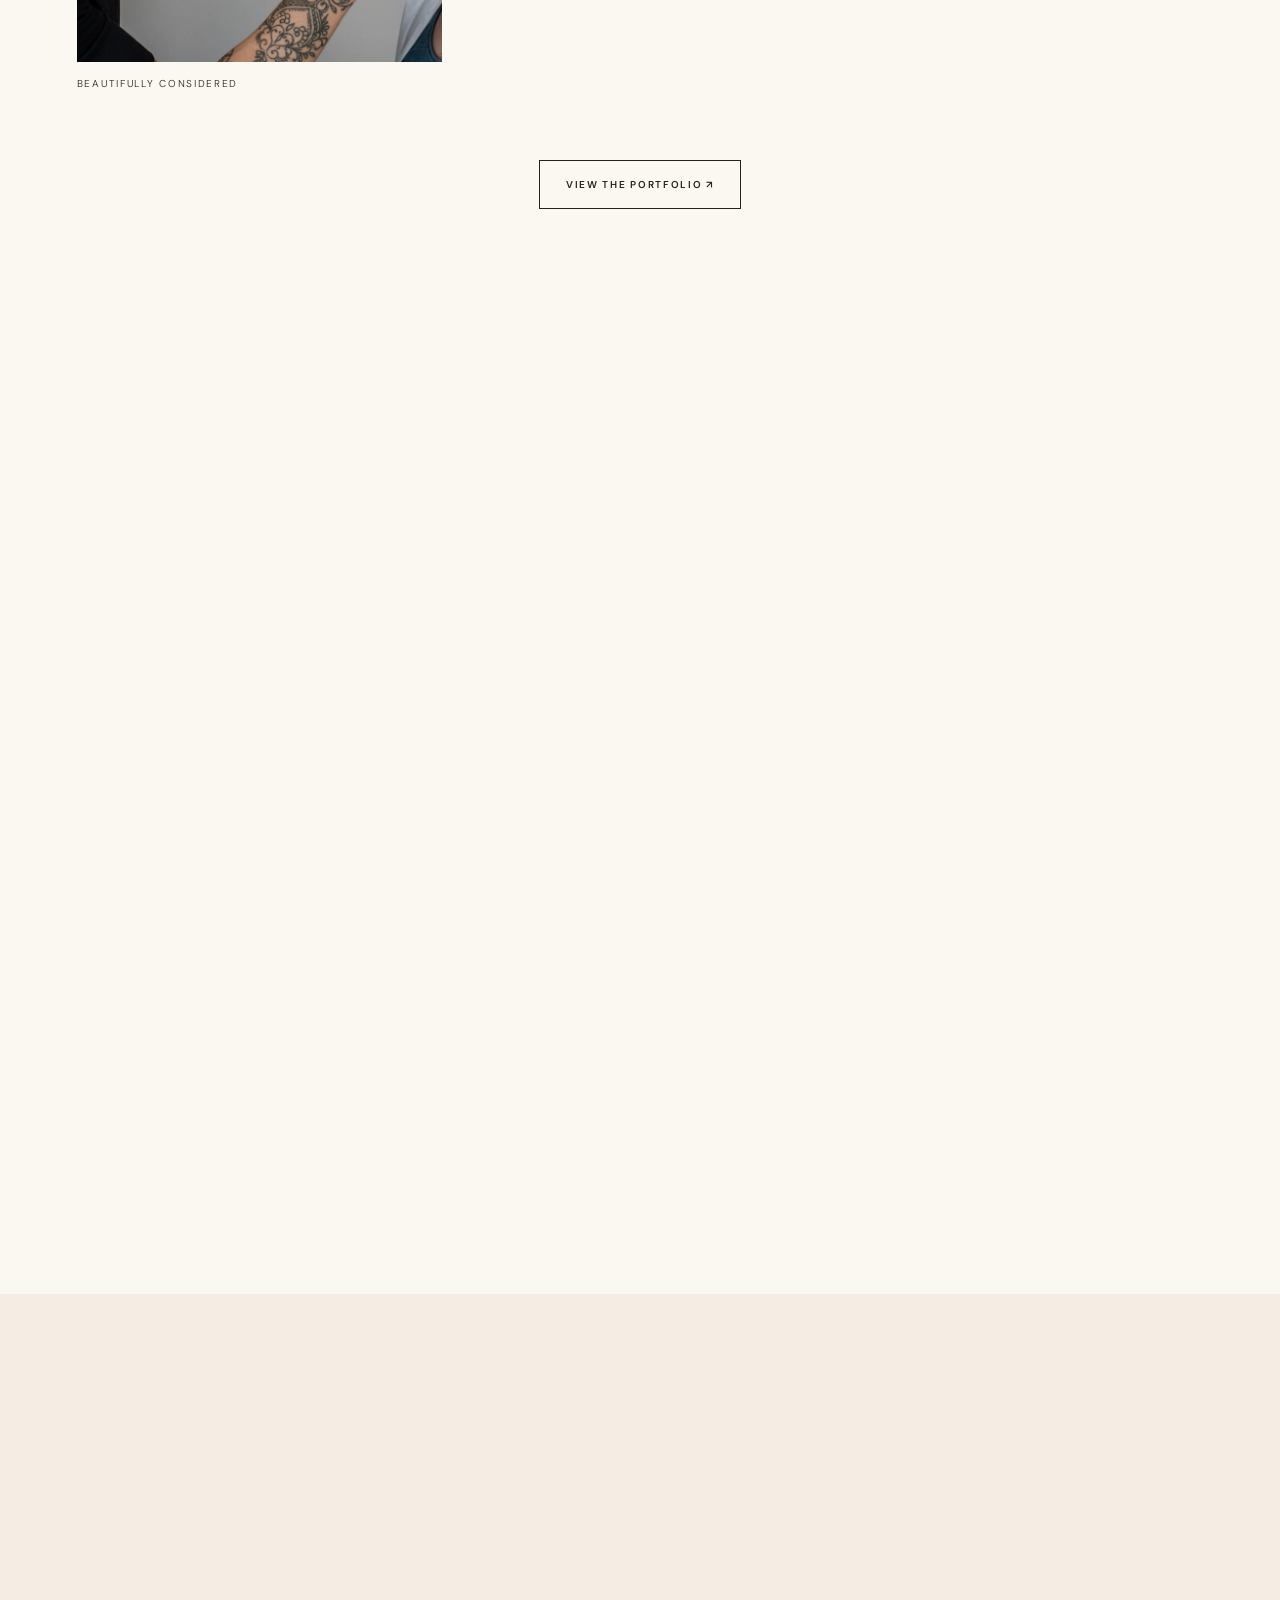
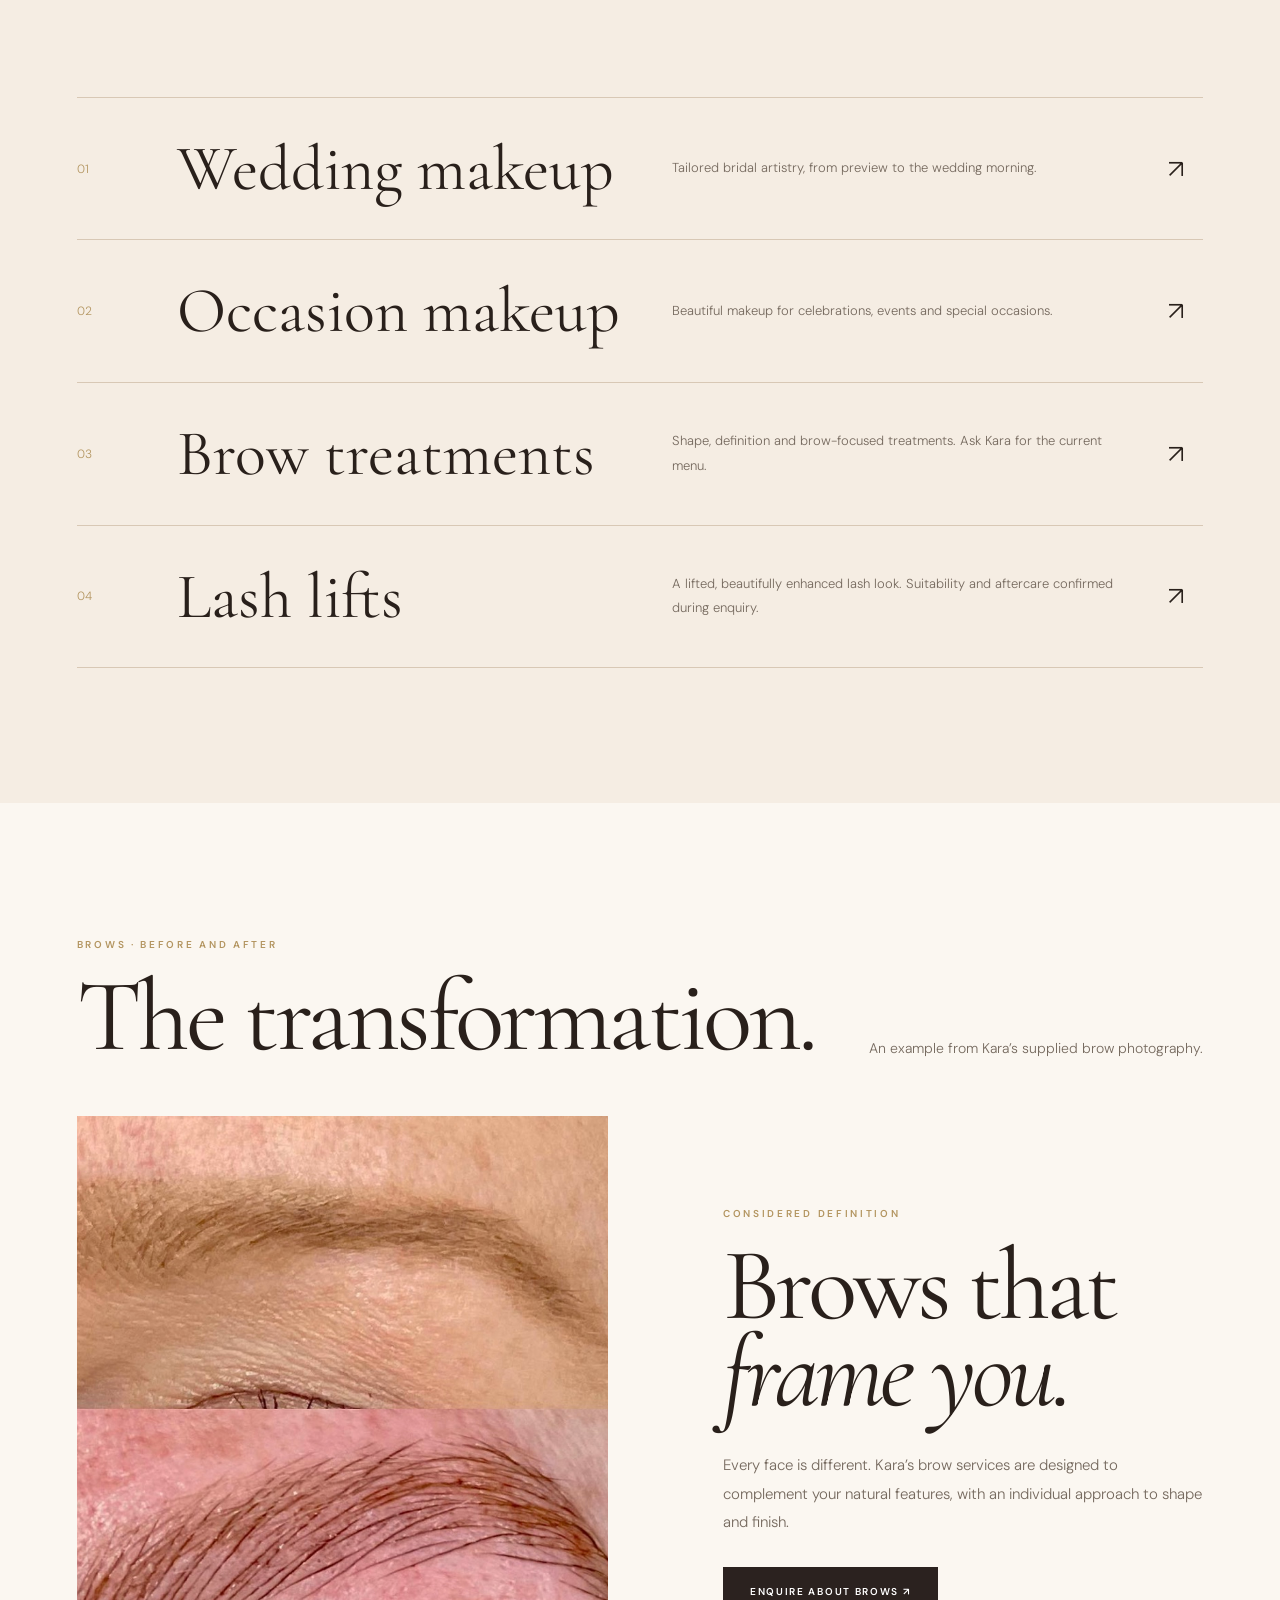
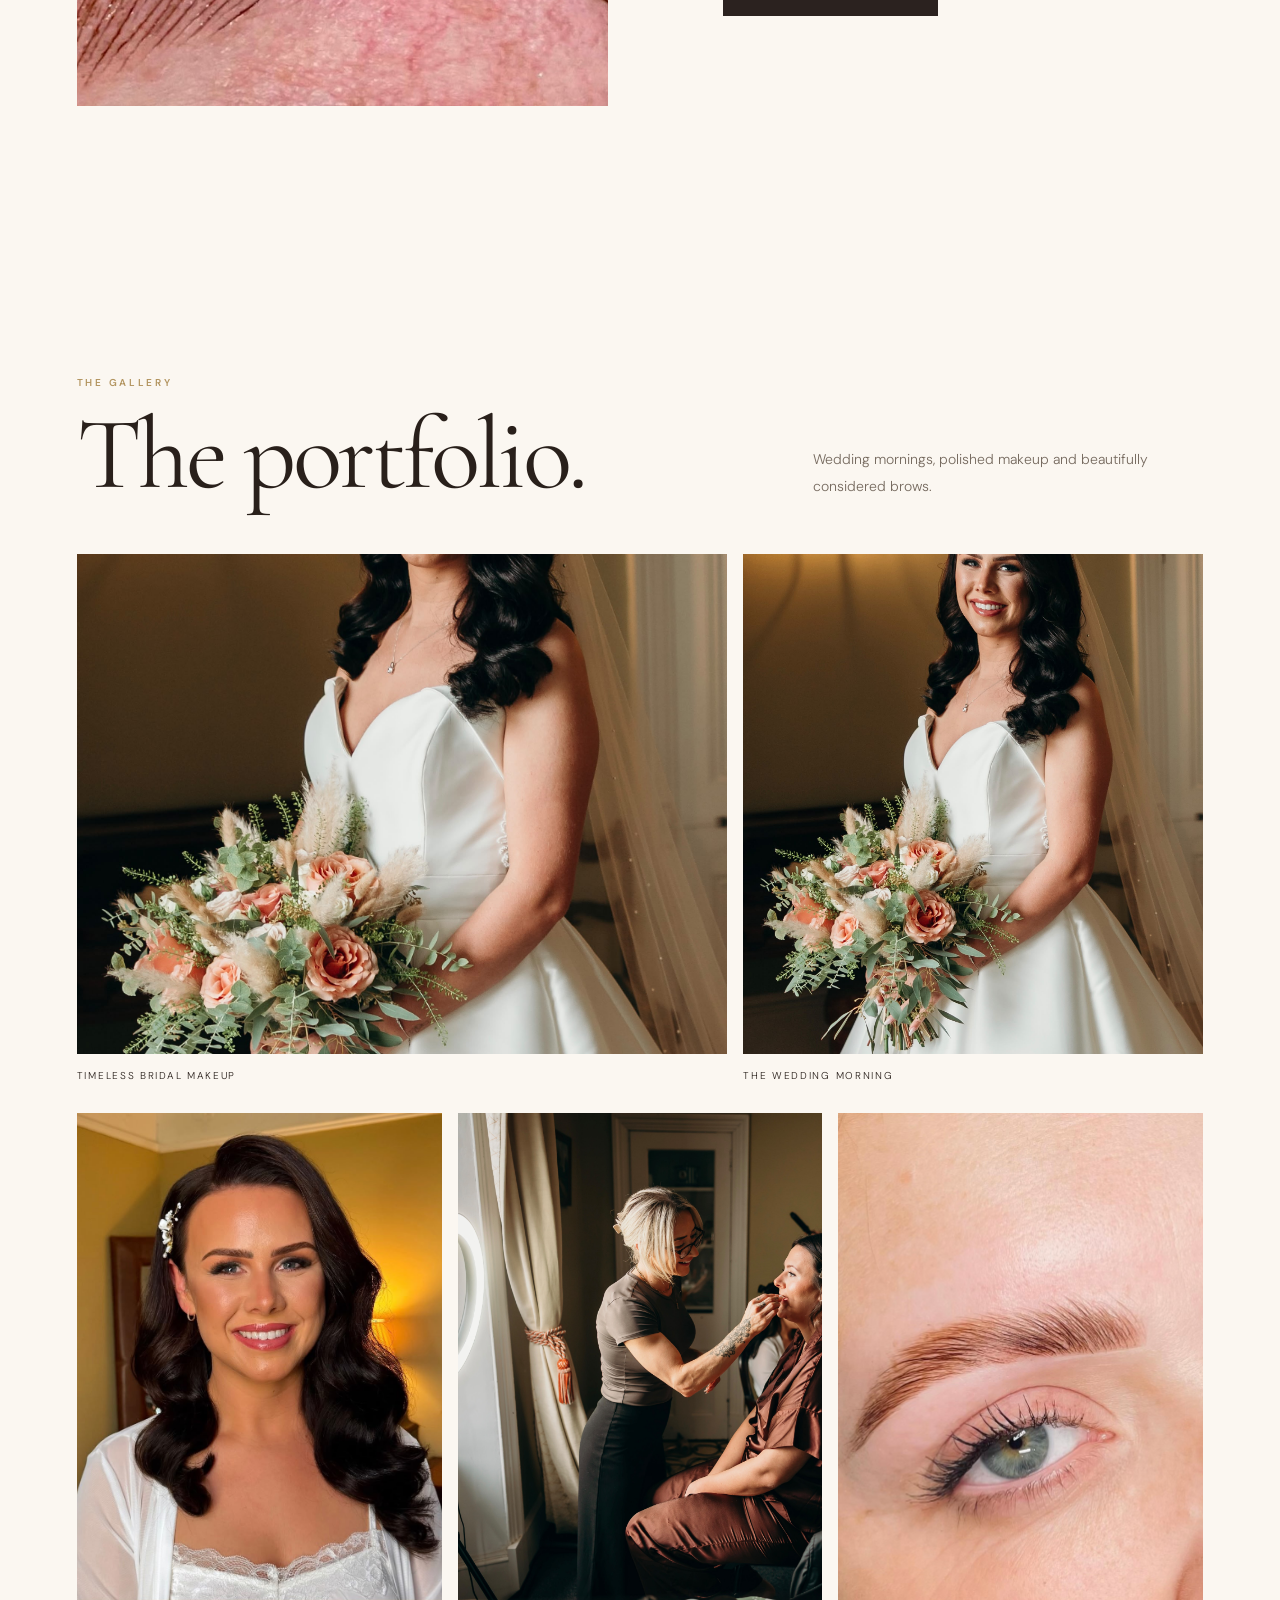
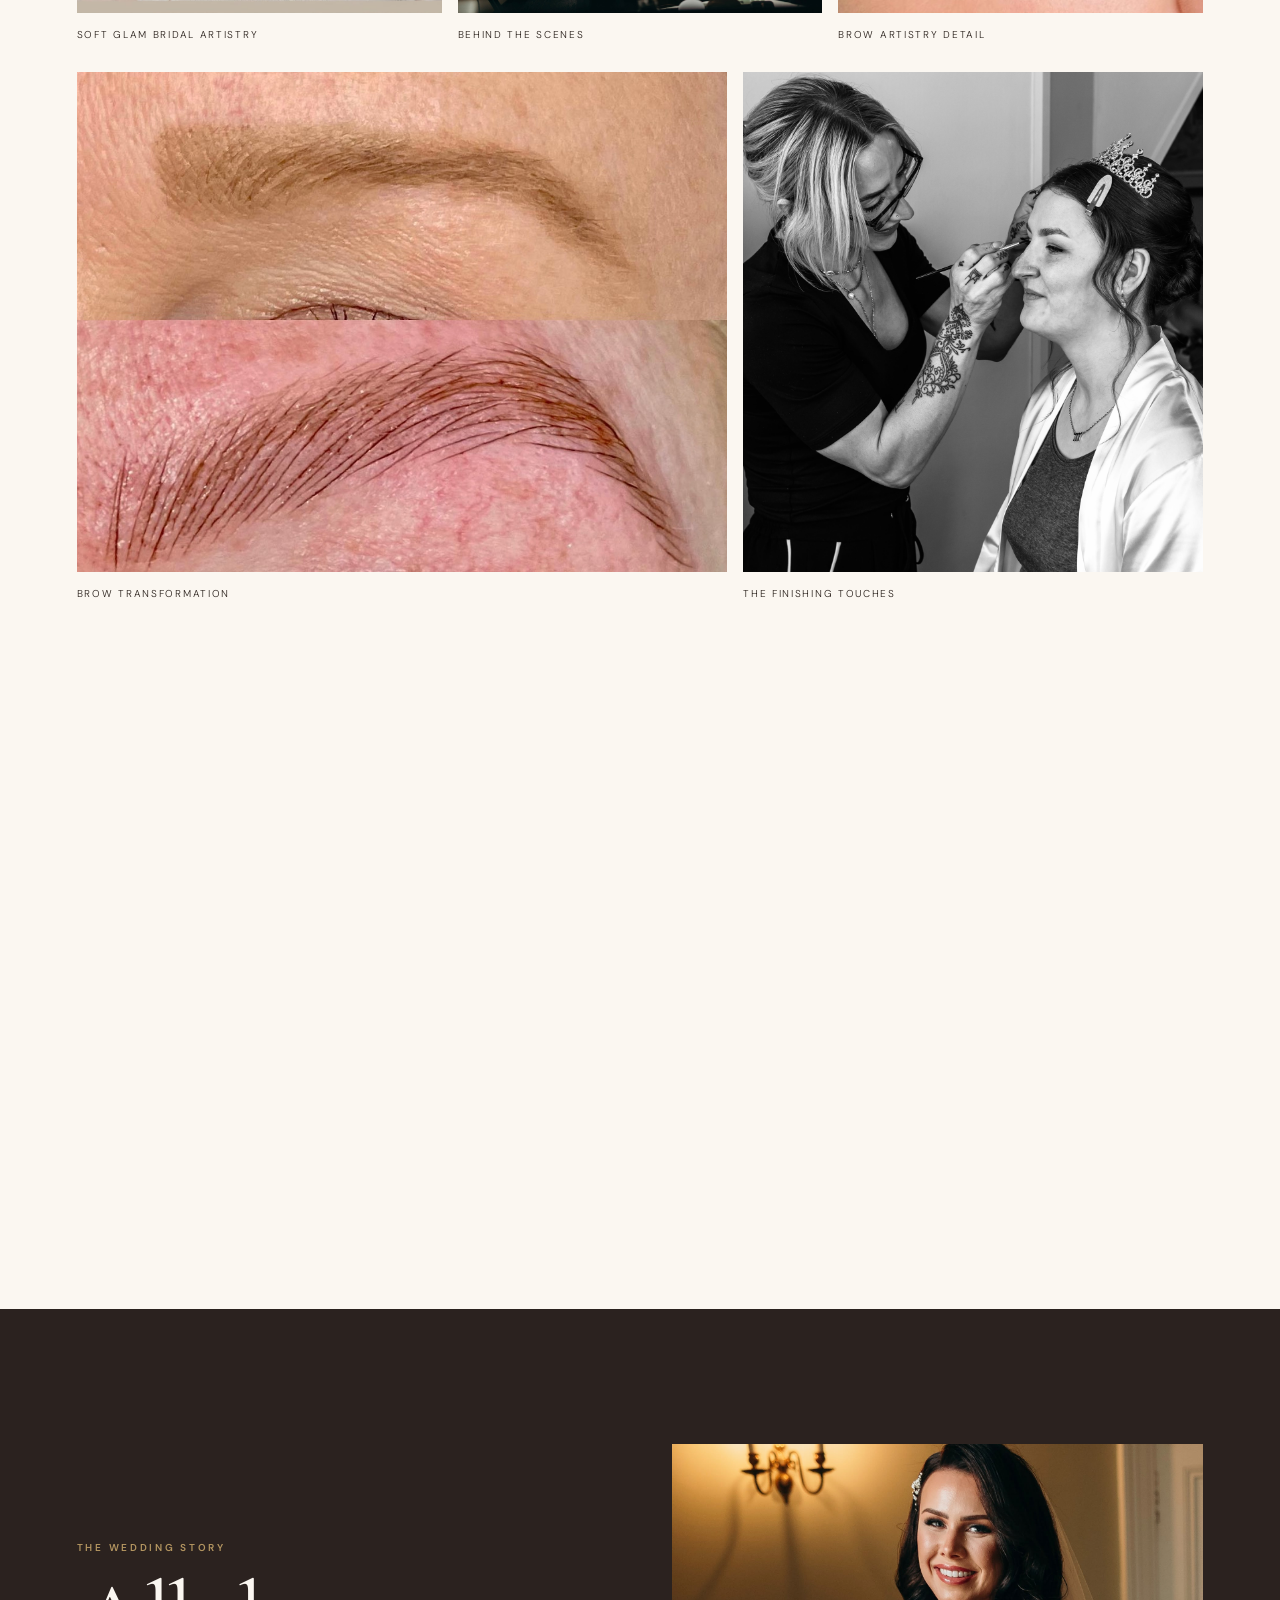
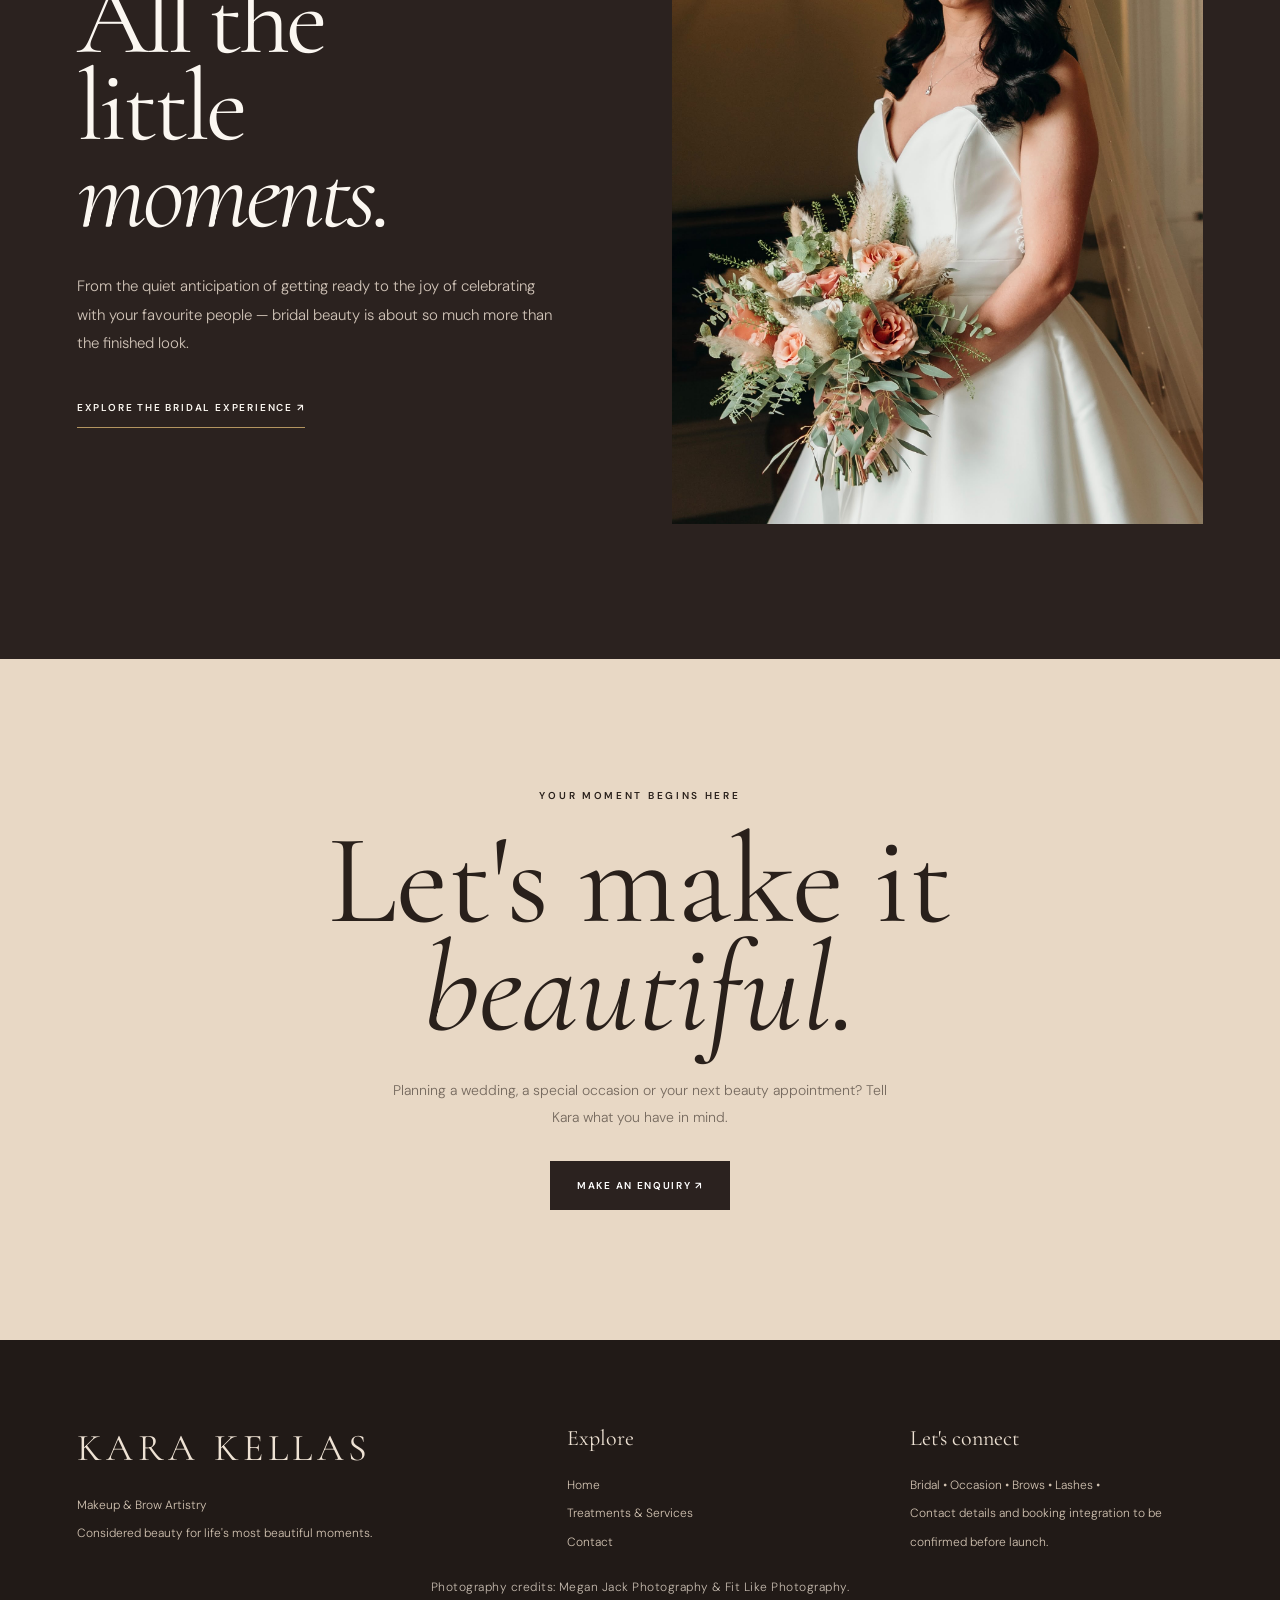
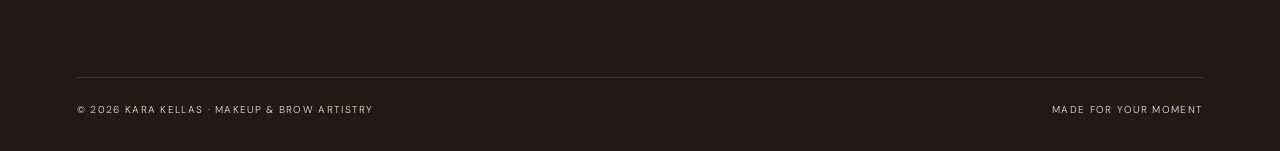
==== commit bfeea9ae: "Refactor code structure for improved readability and maintainability" ====
--- a/index.html
+++ b/index.html
@@ -1,3 +1,3 @@
 <!DOCTYPE html>
 
-<html lang="en-GB"><head><meta charset="utf-8"/><meta content="width=device-width,initial-scale=1" name="viewport"/><meta content="#f5ede3" name="theme-color"/><meta content="Kara Kellas — bridal makeup, occasion makeup, microblading, brows and lash lifts." name="description"/><title>Bridal Makeup &amp; Beauty | Kara Kellas</title><link href="styles.css" rel="stylesheet"/></head><body><header class="nav"><a aria-label="Kara Kellas home" class="brand" href="index.html"><img alt="Kara Kellas — Makeup &amp; Brow Artistry" class="header-logo" src="assets/kara-header-logo.jpg"/></a><button aria-controls="nav-links" aria-expanded="false" class="mobile-toggle">MENU ☰</button><nav aria-label="Main navigation" class="nav-links" id="nav-links"><a class="active" href="index.html">Home</a><a href="services.html">Treatments &amp; Services</a><a class="nav-button" href="contact.html">Contact</a></nav></header><main><section class="hero"><div class="hero-copy"><div class="eyebrow gold">Kara Kellas · Makeup &amp; Brow Artistry</div><h1>For your<br/><em>beautiful</em><br/>moments.</h1><p>Luxury bridal makeup, beautifully considered. Plus occasion artistry, brows, lash lifts and microblading — always tailored to you.</p><div class="hero-actions"><a class="button" href="services.html#bridal">Explore bridal ↗</a><a class="button outline" href="services.html#treatments">All treatments</a></div></div><div class="hero-image"><img alt="Bride with polished dark waves and wedding makeup" class="" loading="eager" src="assets/bridal-dark.jpg"/><div class="hero-stamp">A little magic in every detail</div><div class="vertical-label">Scroll to discover ↓</div></div></section><div class="ticker"><div class="ticker-track"><span>BRIDAL ARTISTRY ✦ YOUR DAY ✦ YOUR BEAUTY ✦ KARA KELLAS ✦</span><span>BRIDAL ARTISTRY ✦ YOUR DAY ✦ YOUR BEAUTY ✦ KARA KELLAS ✦</span></div></div><section class="section"><div class="container split"><div class="split-image arch reveal"><img alt="Elegant bridal makeup and natural glow" class="" loading="lazy" src="assets/WhatsApp Image 2026-11-09 at 14.37.47 (2).jpeg"/><div class="image-frame"></div></div><div class="split-content reveal"><div class="eyebrow gold">A signature bridal experience</div><h2>The morning.<br/>The magic.<br/><em>The moment.</em></h2><p>Your wedding makeup should feel as unforgettable as the day itself. From your bridal preview to the final finishing touch, every detail is created around you.</p><a class="textlink" href="services.html#bridal">Discover wedding makeup ↗</a></div></div></section><section class="section cream"><div class="container"><div class="section-head reveal"><div><div class="eyebrow gold">Discover the artistry</div><h2>Beauty, in every form.</h2></div><p>Bridal makeup is at the heart of Kara’s work, with beautiful treatments for every other moment too.</p></div><div class="cards"><a class="photo-card reveal" href="services.html#bridal"><img alt="Bride in white with floral bouquet and elegant bridal makeup" class="" loading="lazy" src="assets/WhatsApp Image 2026-11-09 at 14.37.47 (3).jpeg"/><div class="photo-card-content"><div class="eyebrow gold">01 · The signature</div><h3>Wedding<br/>makeup</h3><p>Beautifully tailored to your day.</p><span class="textlink">Explore bridal ↗</span></div></a><a class="photo-card reveal" href="services.html#treatments"><img alt="Soft glam occasion makeup with warm neutral tones" class="" loading="lazy" src="assets/WhatsApp Image 2026-11-09 at 14.37.47 (1).jpeg"/><div class="photo-card-content"><div class="eyebrow gold">02 · The celebration</div><h3>Occasion<br/>makeup</h3><p>Effortless beauty for the moments worth celebrating.</p><span class="textlink">Discover makeup ↗</span></div></a><a class="photo-card reveal" href="services.html#treatments"><img alt="Detailed brow and lash result" class="" loading="lazy" src="assets/brow-detail.jpg"/><div class="photo-card-content"><div class="eyebrow gold">03 · The details</div><h3>Brows, lashes<br/>&amp; microblading</h3><p>Thoughtful definition and beautifully finished details.</p><span class="textlink">Explore treatments ↗</span></div></a></div></div></section><section class="cinema"><img alt="Elegant bridal beauty portrait" class="" loading="lazy" src="assets/bridal-dark.jpg"/><div class="cinema-content reveal"><div class="eyebrow gold">Not a new face. A new feeling.</div><h2>FEEL<br/><em>LIKE YOU.</em></h2><p>Beautifully enhanced, never disguised. Artistry that lets you shine.</p></div></section><section class="section"><div class="container"><div class="section-head reveal"><div><div class="eyebrow gold">A glimpse behind the artistry</div><h2>Real moments.<br/>Beautiful details.</h2></div><p>A selection of Kara’s supplied bridal and beauty photographs.</p></div><div class="gallery-grid"><figure class="reveal"><img alt="Bride with white bouquet and soft glam bridal makeup" class="" loading="lazy" src="assets/WhatsApp Image 2026-11-09 at 14.37.47.jpeg"/><figcaption>Bridal elegance</figcaption></figure><figure class="reveal"><img alt="Brow before and after transformation" class="" loading="lazy" src="assets/brow-transformation.jpg"/><figcaption>Brow transformation</figcaption></figure><figure class="reveal"><img alt="Behind the scenes of bridal makeup" class="" loading="lazy" src="assets/behind-scenes.jpg"/><figcaption>Behind the scenes</figcaption></figure><figure class="reveal"><img alt="Detailed brow treatment result" class="" loading="lazy" src="assets/brow-detail.jpg"/><figcaption>The finer details</figcaption></figure><figure class="reveal"><img alt="Soft glam bridal makeup with blonde curls" class="" loading="lazy" src="assets/WhatsApp Image 2026-11-09 at 14.37.46.jpeg"/><figcaption>Bridal beauty</figcaption></figure></div><div style="text-align:center;margin-top:55px"><a class="button outline" href="index.html#portfolio">View the portfolio ↗</a></div></div></section><section class="section" id="treatments"><div class="container split"><div class="split-image arch reveal"><img alt="Defined brow and lashes in close-up" class="" loading="lazy" src="assets/brow-detail.jpg"/><div class="image-frame"></div></div><div class="split-content reveal"><div class="eyebrow gold">The finer details</div><h2>Small details.<br/><em>Big feeling.</em></h2><p>Beauty isn’t only for the big occasions. A beautifully defined brow or lifted lash can make the everyday feel a little more special.</p><p>All treatments are personalised. Contact Kara for current options, suitability, preparation guidance and pricing.</p><a class="textlink" href="contact.html">Ask about a treatment ↗</a></div></div></section><section class="section cream"><div class="container"><div class="section-head reveal"><div><div class="eyebrow gold">Explore the menu</div><h2>The treatment edit.</h2></div><p>Wedding makeup is Kara’s signature focus, alongside these beauty services.</p></div><div class="service-list"><a class="service-item reveal" href="services.html#bridal"><span class="number">01</span><h3>Wedding makeup</h3><p>Tailored bridal artistry, from preview to the wedding morning.</p><span class="arrow">↗</span></a><a class="service-item reveal" href="contact.html?service=Occasion%20makeup"><span class="number">02</span><h3>Occasion makeup</h3><p>Beautiful makeup for celebrations, events and special occasions.</p><span class="arrow">↗</span></a><a class="service-item reveal" href="contact.html?service=Brows"><span class="number">03</span><h3>Brow treatments</h3><p>Shape, definition and brow-focused treatments. Ask Kara for the current menu.</p><span class="arrow">↗</span></a><a class="service-item reveal" href="contact.html?service=Lash%20lift"><span class="number">04</span><h3>Lash lifts</h3><p>A lifted, beautifully enhanced lash look. Suitability and aftercare confirmed during enquiry.</p><span class="arrow">↗</span></a><a class="service-item reveal" href="contact.html?service=Microblading"><span class="number">05</span><h3>Microblading</h3><p>A brow enhancement treatment requiring consultation and suitability checks.</p><span class="arrow">↗</span></a></div></div></section><section class="section"><div class="container"><div class="section-head reveal"><div><div class="eyebrow gold">Brows · Before and after</div><h2>The transformation.</h2></div><p>An example from Kara’s supplied brow photography.</p></div><div class="split"><div class="split-image reveal" style="height:590px"><img alt="Before and after photograph showing a brow transformation" class="" loading="lazy" src="assets/brow-transformation.jpg"/></div><div class="split-content reveal"><div class="eyebrow gold">Considered definition</div><h2>Brows that<br/><em>frame you.</em></h2><p>Every face is different. Kara’s brow services are designed to complement your natural features, with an individual approach to shape and finish.</p><p>For microblading, ask about consultation, suitability, healing, aftercare and any patch-test requirements before booking.</p><a class="button" href="contact.html?service=Brows">Enquire about brows ↗</a></div></div></div></section><section class="section" id="portfolio"><div class="container"><div class="section-head reveal"><div><div class="eyebrow gold">The gallery</div><h2>The portfolio.</h2></div><p>Wedding mornings, polished makeup and beautifully considered brows.</p></div><div class="gallery-grid"><figure class="reveal"><img alt="Timeless bridal makeup" class="" loading="lazy" src="assets/bridal-dark.jpg"/><figcaption>Timeless bridal makeup</figcaption></figure><figure class="reveal"><img alt="The wedding morning" class="" loading="lazy" src="assets/WhatsApp Image 2026-11-09 at 14.37.47 (3).jpeg"/><figcaption>Bridal elegance</figcaption></figure><figure class="reveal"><img alt="Soft glam bridal artistry" class="" loading="lazy" src="assets/bridal-blonde.jpg"/><figcaption>Soft glam bridal artistry</figcaption></figure><figure class="reveal"><img alt="Behind the scenes" class="" loading="lazy" src="assets/behind-scenes.jpg"/><figcaption>Behind the scenes</figcaption></figure><figure class="reveal"><img alt="Brow artistry detail" class="" loading="lazy" src="assets/brow-detail.jpg"/><figcaption>Brow artistry detail</figcaption></figure><figure class="reveal"><img alt="Brow transformation" class="" loading="lazy" src="assets/brow-transformation.jpg"/><figcaption>Brow transformation</figcaption></figure></div></div></section><section class="section dark"><div class="container split reverse"><div class="split-content reveal"><div class="eyebrow gold">The wedding story</div><h2>All the<br/>little <em>moments.</em></h2><p>From the quiet anticipation of getting ready to the joy of celebrating with your favourite people — bridal beauty is about so much more than the finished look.</p><a class="textlink" href="services.html#bridal">Explore the bridal experience ↗</a></div><div class="split-image reveal"><img alt="Wedding party celebrating together" class="" loading="lazy" src="assets/WhatsApp Image 2026-11-09 at 14.37.47 (3).jpeg"/></div></div></section><section class="cta"><div class="container reveal"><div class="eyebrow">Your moment begins here</div><h2>Let's make it<br/><em>beautiful.</em></h2><p>Planning a wedding, a special occasion or your next beauty appointment? Tell Kara what you have in mind.</p><a class="button" href="contact.html">Make an enquiry ↗</a></div></section></main><footer class="site-footer"><div class="container"><div class="footer-grid"><div><h3 style="font-size:38px;letter-spacing:.12em">KARA KELLAS</h3><p>Makeup &amp; Brow Artistry</p><p>Considered beauty for life's most beautiful moments.</p></div><div><h3>Explore</h3><a href="index.html">Home</a><a href="services.html">Treatments &amp; Services</a><a href="contact.html">Contact</a></div><div><h3>Let's connect</h3><p>Bridal • Occasion • Brows • Lashes • Microblading</p><p>Contact details and booking integration to be confirmed before launch.</p></div></div><div class="footer-bottom"><span>© <span id="year">2026</span> KARA KELLAS · MAKEUP &amp; BROW ARTISTRY</span><span>MADE FOR YOUR MOMENT</span></div></div></footer><script defer="" src="script.js"></script></body></html>+<html lang="en-GB"><head><meta charset="utf-8"/><meta content="width=device-width,initial-scale=1" name="viewport"/><meta content="#f5ede3" name="theme-color"/><meta content="Kara Kellas — bridal makeup, occasion makeup, brows and lash lifts." name="description"/><title>Bridal Makeup &amp; Beauty | Kara Kellas</title><link href="styles.css" rel="stylesheet"/></head><body><header class="nav"><a aria-label="Kara Kellas home" class="brand" href="index.html"><img alt="Kara Kellas — Makeup &amp; Brow Artistry" class="header-logo" src="assets/kara-header-logo.jpg"/></a><button aria-controls="nav-links" aria-expanded="false" class="mobile-toggle">MENU ☰</button><nav aria-label="Main navigation" class="nav-links" id="nav-links"><a class="active" href="index.html">Home</a><a href="services.html">Treatments &amp; Services</a><a class="nav-button" href="contact.html">Contact</a></nav></header><main><section class="hero"><div class="hero-copy"><div class="eyebrow gold">Kara Kellas · Makeup &amp; Brow Artistry</div><h1>For your<br/><em>beautiful</em><br/>moments.</h1><p>Luxury bridal makeup, beautifully considered. Plus occasion artistry, brows, lash lifts — always tailored to you.</p><div class="hero-actions"><a class="button" href="services.html#bridal">Explore bridal ↗</a><a class="button outline" href="services.html#treatments">All treatments</a></div></div><div class="hero-image"><img alt="Bride with elegant bridal makeup and bouquet" class="" loading="eager" src="assets/new-portrait.jpg"/><div class="hero-stamp">A little magic in every detail</div><div class="vertical-label">Scroll to discover ↓</div></div></section><div class="ticker"><div class="ticker-track"><span>BRIDAL ARTISTRY ✦ YOUR DAY ✦ YOUR BEAUTY ✦ KARA KELLAS ✦</span><span>BRIDAL ARTISTRY ✦ YOUR DAY ✦ YOUR BEAUTY ✦ KARA KELLAS ✦</span></div></div><section class="section"><div class="container split"><div class="split-image arch reveal"><img alt="Bridal makeup by Kara Kellas" class="" loading="lazy" src="assets/bridal-dark.jpg"/><div class="image-frame"></div></div><div class="split-content reveal"><div class="eyebrow gold">A signature bridal experience</div><h2>The morning.<br/>The magic.<br/><em>The moment.</em></h2><p>Your wedding makeup should feel as unforgettable as the day itself. From your bridal preview to the final finishing touch, every detail is created around you.</p><a class="textlink" href="services.html#bridal">Discover wedding makeup ↗</a></div></div></section><section class="section cream"><div class="container"><div class="section-head reveal"><div><div class="eyebrow gold">Discover the artistry</div><h2>Beauty, in every form.</h2></div><p>Bridal makeup is at the heart of Kara’s work, with beautiful treatments for every other moment too.</p></div><div class="cards"><a class="photo-card reveal" href="services.html#bridal"><img alt="Bride with professional bridal makeup" class="" loading="lazy" src="assets/new-portrait.jpg"/><div class="photo-card-content"><div class="eyebrow gold">01 · The signature</div><h3>Wedding<br/>makeup</h3><p>Beautifully tailored to your day.</p><span class="textlink">Explore bridal ↗</span></div></a><a class="photo-card reveal" href="services.html#treatments"><img alt="Bridal makeup by Kara Kellas" class="" loading="lazy" src="assets/bridal-dark.jpg"/><div class="photo-card-content"><div class="eyebrow gold">02 · The celebration</div><h3>Occasion<br/>makeup</h3><p>Effortless beauty for the moments worth celebrating.</p><span class="textlink">Discover makeup ↗</span></div></a><a class="photo-card reveal" href="services.html#treatments"><img alt="Detailed brow and lash result" class="" loading="lazy" src="assets/brow-detail.jpg"/><div class="photo-card-content"><div class="eyebrow gold">03 · The details</div><h3>Brows, lashes<br/>Brows &amp; lashes</h3><p>Thoughtful definition and beautifully finished details.</p><span class="textlink">Explore treatments ↗</span></div></a></div></div></section><section class="cinema"><img alt="Bride with elegant bridal makeup and bouquet" class="" loading="lazy" src="assets/new-portrait.jpg"/><div class="cinema-content reveal"><div class="eyebrow gold">Not a new face. A new feeling.</div><h2>FEEL<br/><em>LIKE YOU.</em></h2><p>Beautifully enhanced, never disguised. Artistry that lets you shine.</p></div></section><section class="section"><div class="container"><div class="section-head reveal"><div><div class="eyebrow gold">A glimpse behind the artistry</div><h2>Real moments.<br/>Beautiful details.</h2></div><p>A selection of Kara’s supplied bridal and beauty photographs.</p></div><div class="gallery-grid"><figure class="reveal"><img alt="Bride on her wedding day" class="" loading="lazy" src="assets/new-portrait.jpg"/><figcaption>The wedding morning</figcaption></figure><figure class="reveal"><img alt="Brow before and after transformation" class="" loading="lazy" src="assets/brow-transformation.jpg"/><figcaption>Brow transformation</figcaption></figure><figure class="reveal"><img alt="Kara applying makeup during bridal preparations" class="" loading="lazy" src="assets/new-action.jpg"/><figcaption>Behind the scenes</figcaption></figure><figure class="reveal"><img alt="Detailed brow treatment result" class="" loading="lazy" src="assets/brow-detail.jpg"/><figcaption>The finer details</figcaption></figure><figure class="reveal"><img alt="Bridal makeup by Kara Kellas" class="" loading="lazy" src="assets/bridal-dark.jpg"/><figcaption>Bridal beauty</figcaption></figure><figure class="reveal"><img alt="Kara applying bridal makeup in black and white" loading="lazy" src="assets/new-bw.jpg"/><figcaption>The finishing touches</figcaption></figure><figure class="reveal"><img alt="Kara working with a bride during wedding preparations" loading="lazy" src="assets/new-action2.jpg"/><figcaption>Behind the artistry</figcaption></figure><figure class="reveal"><img alt="Close-up of bridal makeup application" loading="lazy" src="assets/new-detail.jpg"/><figcaption>Beautifully considered</figcaption></figure></div><div style="text-align:center;margin-top:55px"><a class="button outline" href="index.html#portfolio">View the portfolio ↗</a></div></div></section><section class="section" id="treatments"><div class="container split"><div class="split-image arch reveal"><img alt="Defined brow and lashes in close-up" class="" loading="lazy" src="assets/brow-detail.jpg"/><div class="image-frame"></div></div><div class="split-content reveal"><div class="eyebrow gold">The finer details</div><h2>Small details.<br/><em>Big feeling.</em></h2><p>Beauty isn’t only for the big occasions. A beautifully defined brow or lifted lash can make the everyday feel a little more special.</p><p>All treatments are personalised. Contact Kara for current options, suitability, preparation guidance and pricing.</p><a class="textlink" href="contact.html">Ask about a treatment ↗</a></div></div></section><section class="section cream"><div class="container"><div class="section-head reveal"><div><div class="eyebrow gold">Explore the menu</div><h2>The treatment edit.</h2></div><p>Wedding makeup is Kara’s signature focus, alongside these beauty services.</p></div><div class="service-list"><a class="service-item reveal" href="services.html#bridal"><span class="number">01</span><h3>Wedding makeup</h3><p>Tailored bridal artistry, from preview to the wedding morning.</p><span class="arrow">↗</span></a><a class="service-item reveal" href="contact.html?service=Occasion%20makeup"><span class="number">02</span><h3>Occasion makeup</h3><p>Beautiful makeup for celebrations, events and special occasions.</p><span class="arrow">↗</span></a><a class="service-item reveal" href="contact.html?service=Brows"><span class="number">03</span><h3>Brow treatments</h3><p>Shape, definition and brow-focused treatments. Ask Kara for the current menu.</p><span class="arrow">↗</span></a><a class="service-item reveal" href="contact.html?service=Lash%20lift"><span class="number">04</span><h3>Lash lifts</h3><p>A lifted, beautifully enhanced lash look. Suitability and aftercare confirmed during enquiry.</p><span class="arrow">↗</span></a></div></div></section><section class="section"><div class="container"><div class="section-head reveal"><div><div class="eyebrow gold">Brows · Before and after</div><h2>The transformation.</h2></div><p>An example from Kara’s supplied brow photography.</p></div><div class="split"><div class="split-image reveal" style="height:590px"><img alt="Before and after photograph showing a brow transformation" class="" loading="lazy" src="assets/brow-transformation.jpg"/></div><div class="split-content reveal"><div class="eyebrow gold">Considered definition</div><h2>Brows that<br/><em>frame you.</em></h2><p>Every face is different. Kara’s brow services are designed to complement your natural features, with an individual approach to shape and finish.</p><a class="button" href="contact.html?service=Brows">Enquire about brows ↗</a></div></div></div></section><section class="section" id="portfolio"><div class="container"><div class="section-head reveal"><div><div class="eyebrow gold">The gallery</div><h2>The portfolio.</h2></div><p>Wedding mornings, polished makeup and beautifully considered brows.</p></div><div class="gallery-grid"><figure class="reveal"><img alt="Bride with elegant bridal makeup and bouquet" class="" loading="lazy" src="assets/new-portrait.jpg"/><figcaption>Timeless bridal makeup</figcaption></figure><figure class="reveal"><img alt="The wedding morning" class="" loading="lazy" src="assets/new-portrait.jpg"/><figcaption>The wedding morning</figcaption></figure><figure class="reveal"><img alt="Bridal makeup by Kara Kellas" class="" loading="lazy" src="assets/bridal-dark.jpg"/><figcaption>Soft glam bridal artistry</figcaption></figure><figure class="reveal"><img alt="Kara applying makeup during bridal preparations" class="" loading="lazy" src="assets/new-action.jpg"/><figcaption>Behind the scenes</figcaption></figure><figure class="reveal"><img alt="Brow artistry detail" class="" loading="lazy" src="assets/brow-detail.jpg"/><figcaption>Brow artistry detail</figcaption></figure><figure class="reveal"><img alt="Brow transformation" class="" loading="lazy" src="assets/brow-transformation.jpg"/><figcaption>Brow transformation</figcaption></figure><figure class="reveal"><img alt="Kara applying bridal makeup in black and white" loading="lazy" src="assets/new-bw.jpg"/><figcaption>The finishing touches</figcaption></figure><figure class="reveal"><img alt="Kara working with a bride during wedding preparations" loading="lazy" src="assets/new-action2.jpg"/><figcaption>Behind the artistry</figcaption></figure><figure class="reveal"><img alt="Close-up of bridal makeup application" loading="lazy" src="assets/new-detail.jpg"/><figcaption>Beautifully considered</figcaption></figure></div></div></section><section class="section dark"><div class="container split reverse"><div class="split-content reveal"><div class="eyebrow gold">The wedding story</div><h2>All the<br/>little <em>moments.</em></h2><p>From the quiet anticipation of getting ready to the joy of celebrating with your favourite people — bridal beauty is about so much more than the finished look.</p><a class="textlink" href="services.html#bridal">Explore the bridal experience ↗</a></div><div class="split-image reveal"><img alt="Bride in wedding dress holding bouquet" class="" loading="lazy" src="assets/new-portrait.jpg"/></div></div></section><section class="cta"><div class="container reveal"><div class="eyebrow">Your moment begins here</div><h2>Let's make it<br/><em>beautiful.</em></h2><p>Planning a wedding, a special occasion or your next beauty appointment? Tell Kara what you have in mind.</p><a class="button" href="contact.html">Make an enquiry ↗</a></div></section></main><footer class="site-footer"><div class="container"><div class="footer-grid"><div><h3 style="font-size:38px;letter-spacing:.12em">KARA KELLAS</h3><p>Makeup &amp; Brow Artistry</p><p>Considered beauty for life's most beautiful moments.</p></div><div><h3>Explore</h3><a href="index.html">Home</a><a href="services.html">Treatments &amp; Services</a><a href="contact.html">Contact</a></div><div><h3>Let's connect</h3><p>Bridal • Occasion • Brows • Lashes • </p><p>Contact details and booking integration to be confirmed before launch.</p></div></div><div class="photo-credits">Photography credits: Megan Jack Photography &amp; Fit Like Photography.</div><div class="footer-bottom"><span>© <span id="year">2026</span> KARA KELLAS · MAKEUP &amp; BROW ARTISTRY</span><span>MADE FOR YOUR MOMENT</span></div></div></footer><script defer="" src="script.js"></script></body></html>
--- a/styles.css
+++ b/styles.css
@@ -6,3 +6,5 @@
 .nav.scrolled .header-logo{height:58px}
 @media(max-width:700px){.brand{max-width:205px}.header-logo{height:55px}.nav.scrolled .header-logo{height:51px}}
 @media(max-width:430px){.brand{max-width:170px}.header-logo{height:48px}}
+
+.photo-credits{font-size:12px;letter-spacing:.04em;opacity:.8;padding:22px 0 12px;text-align:center}
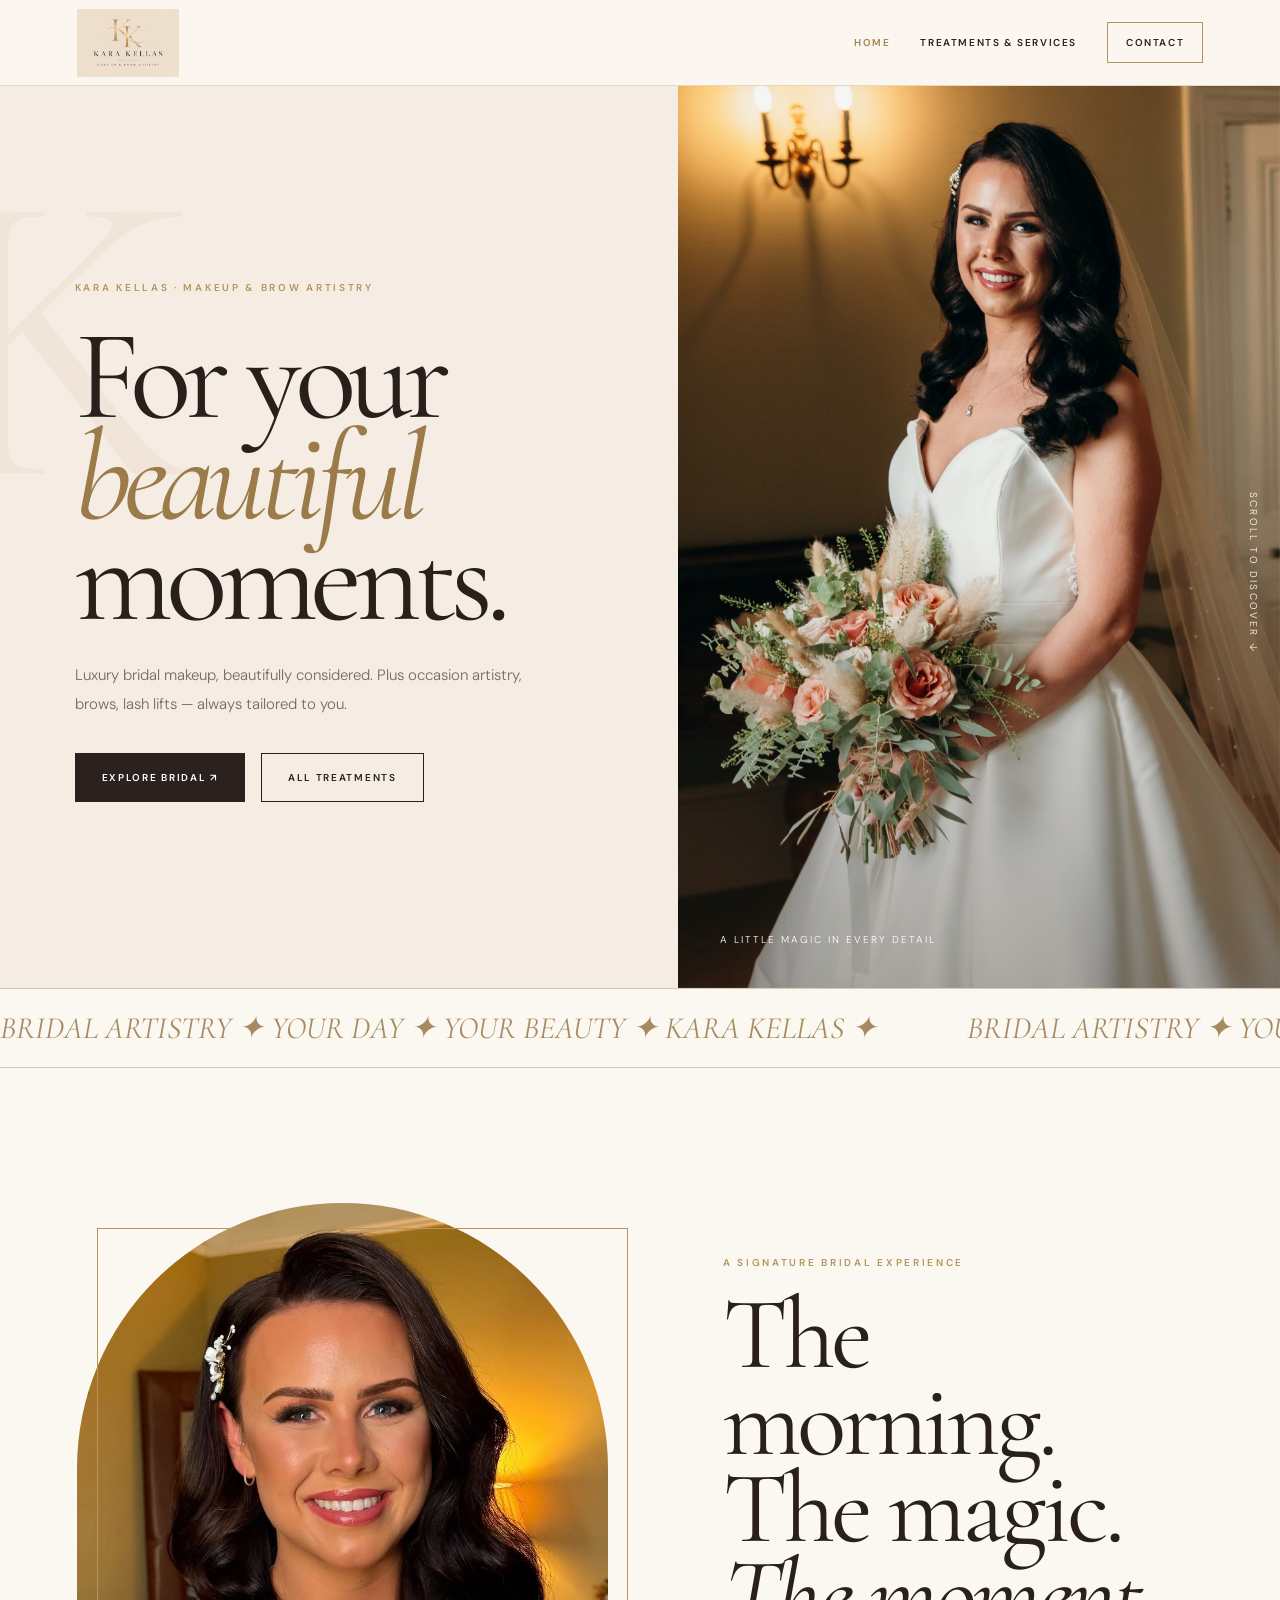
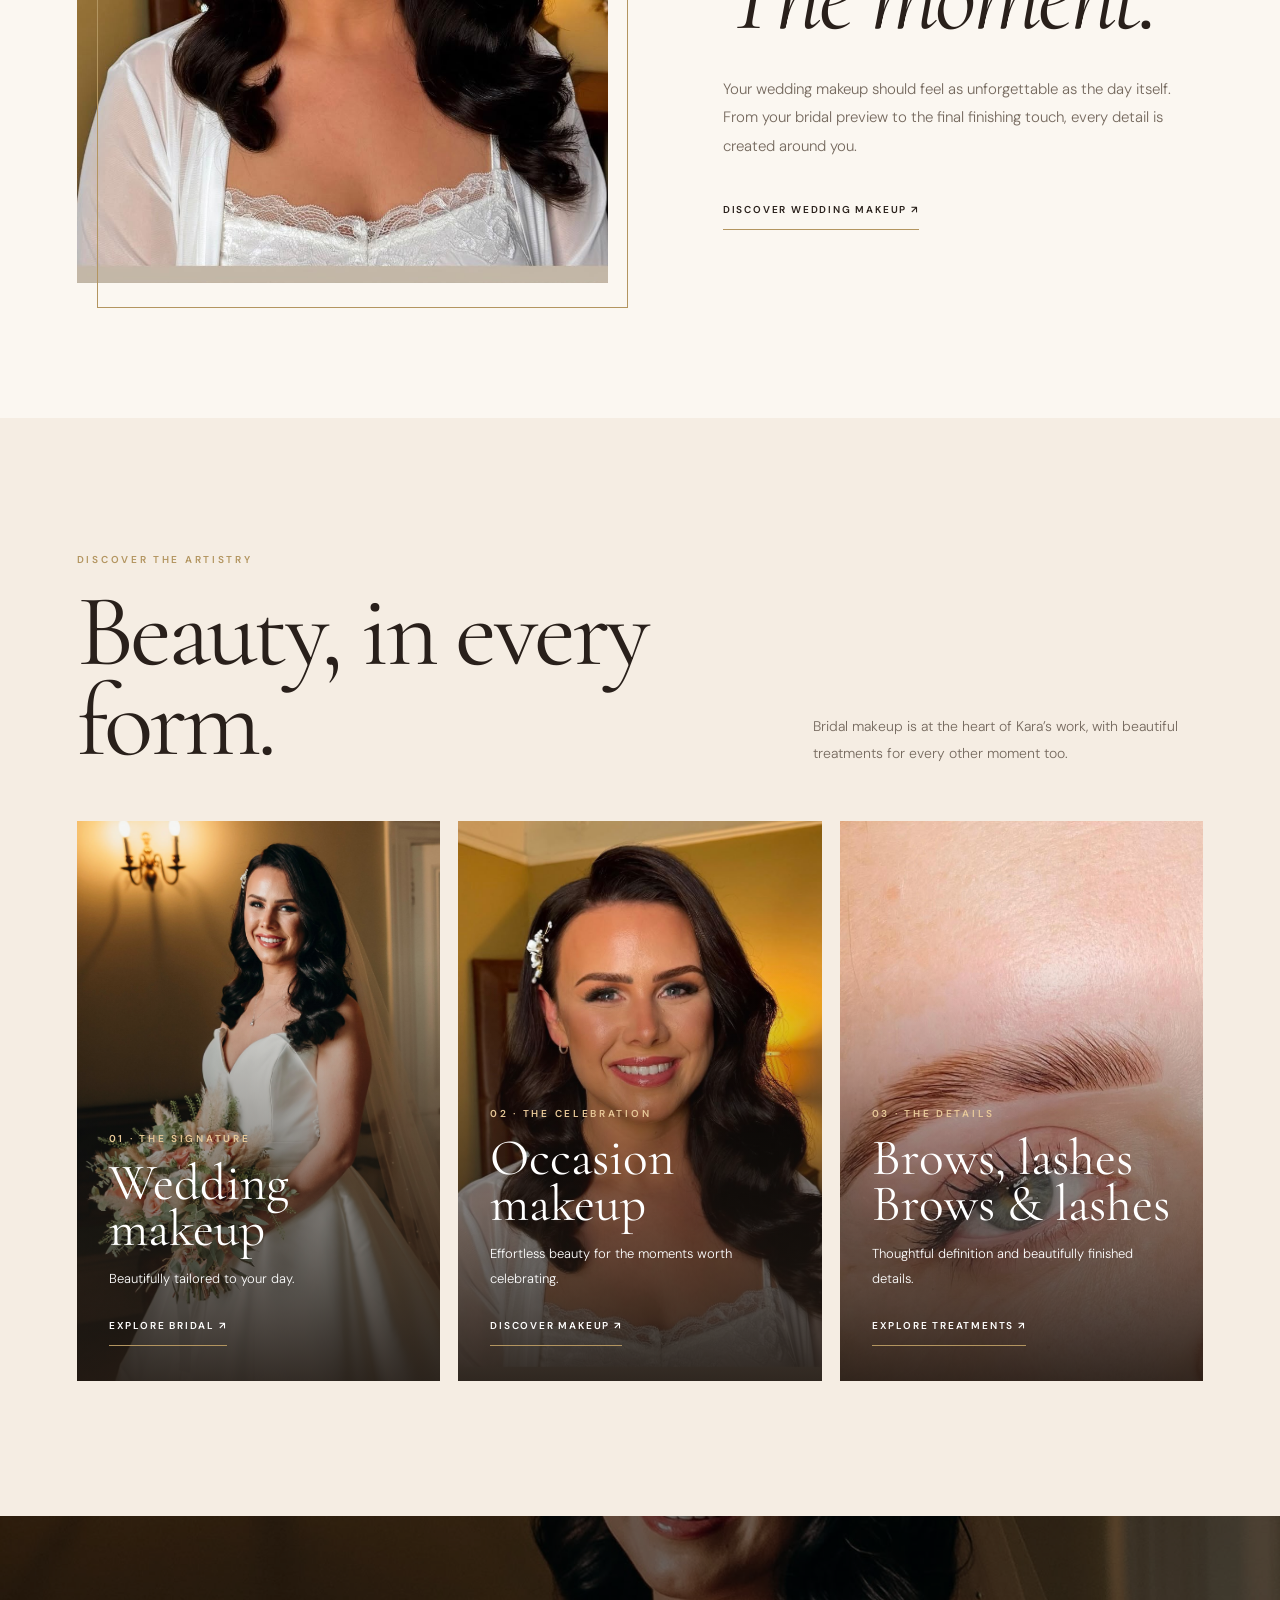
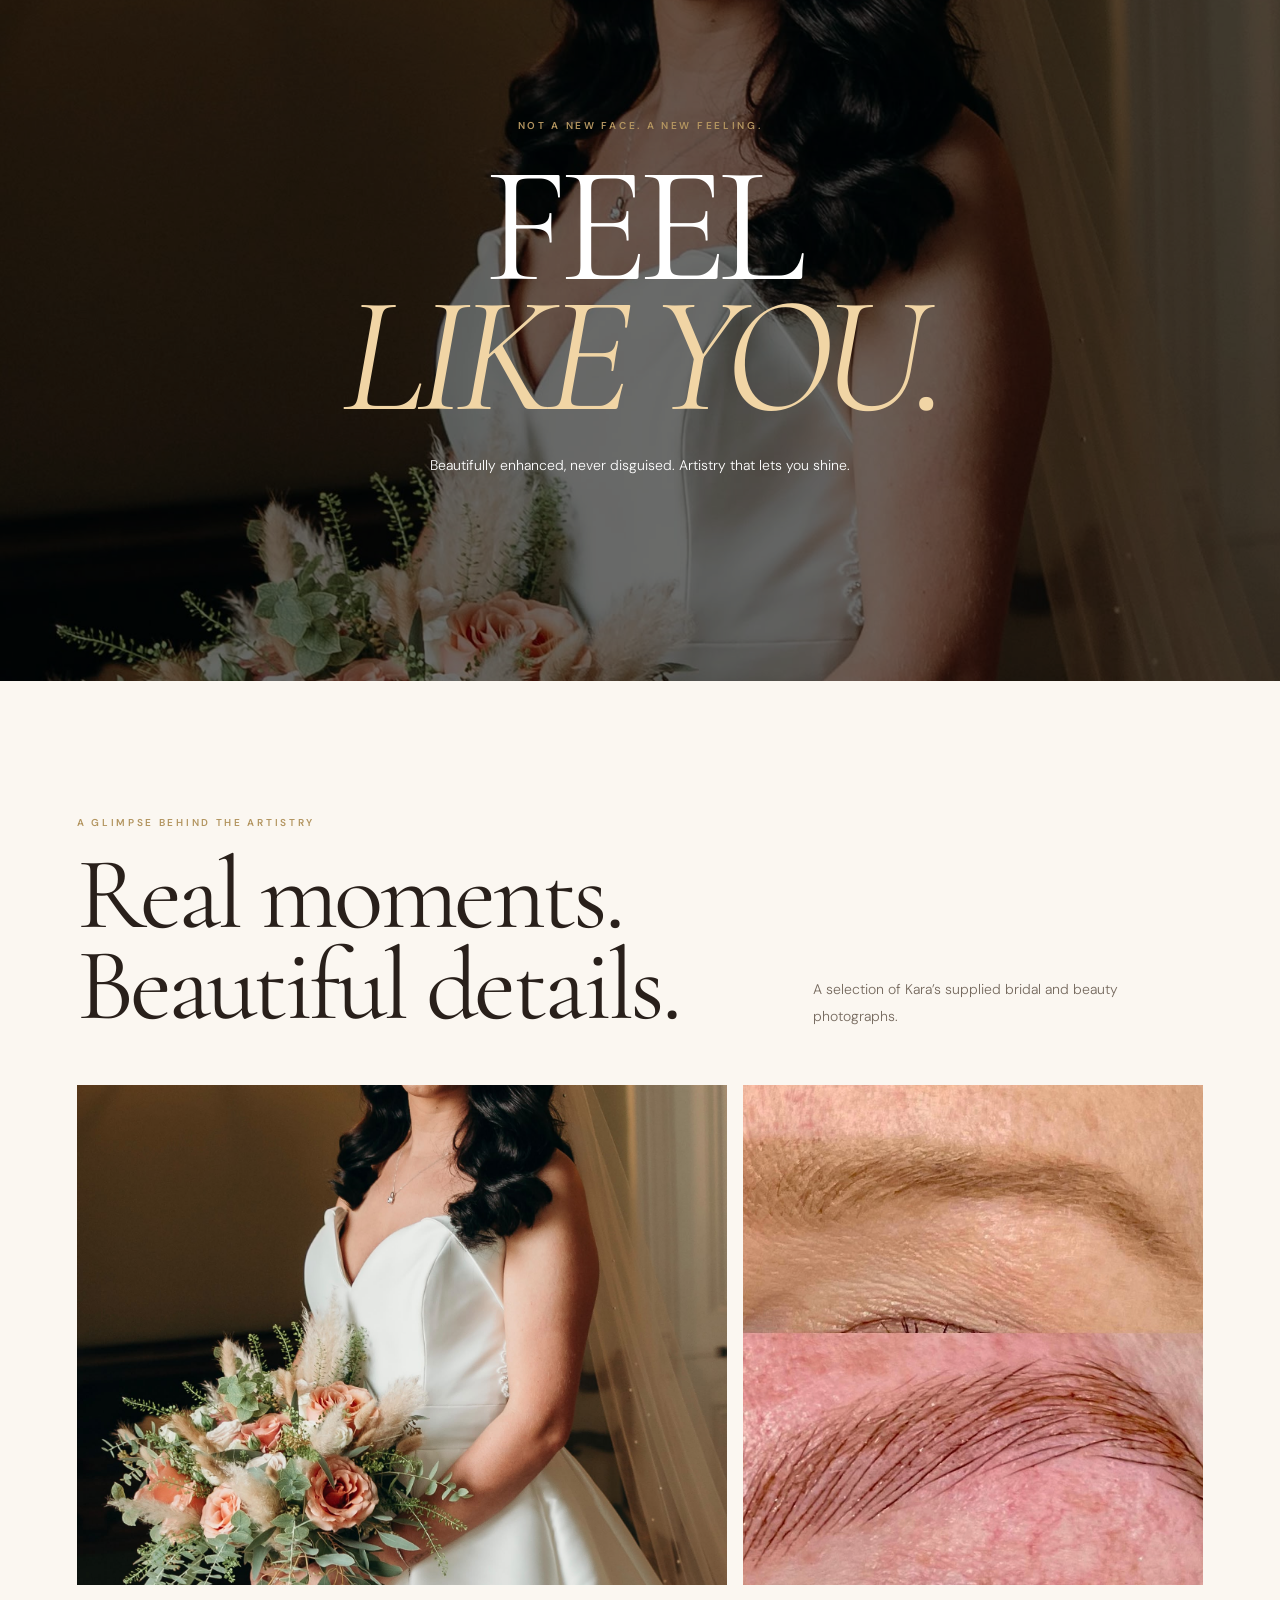
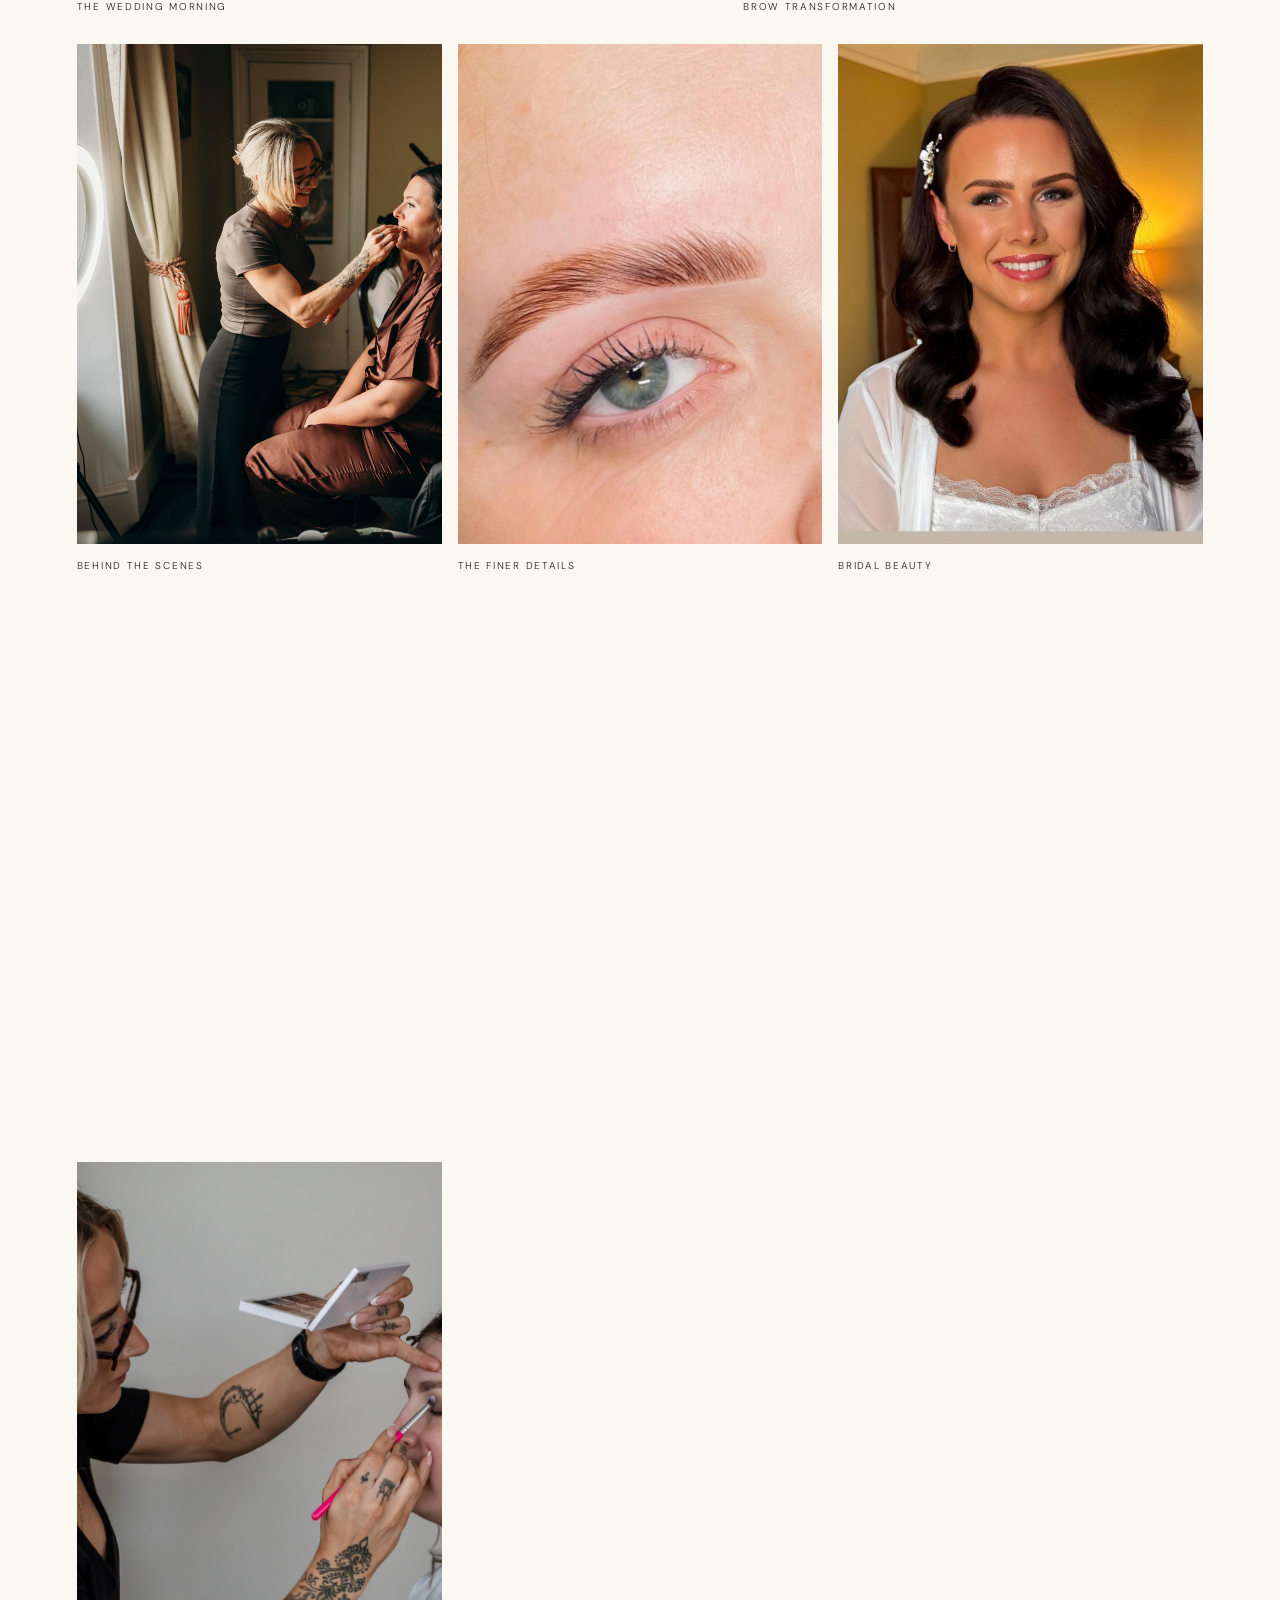
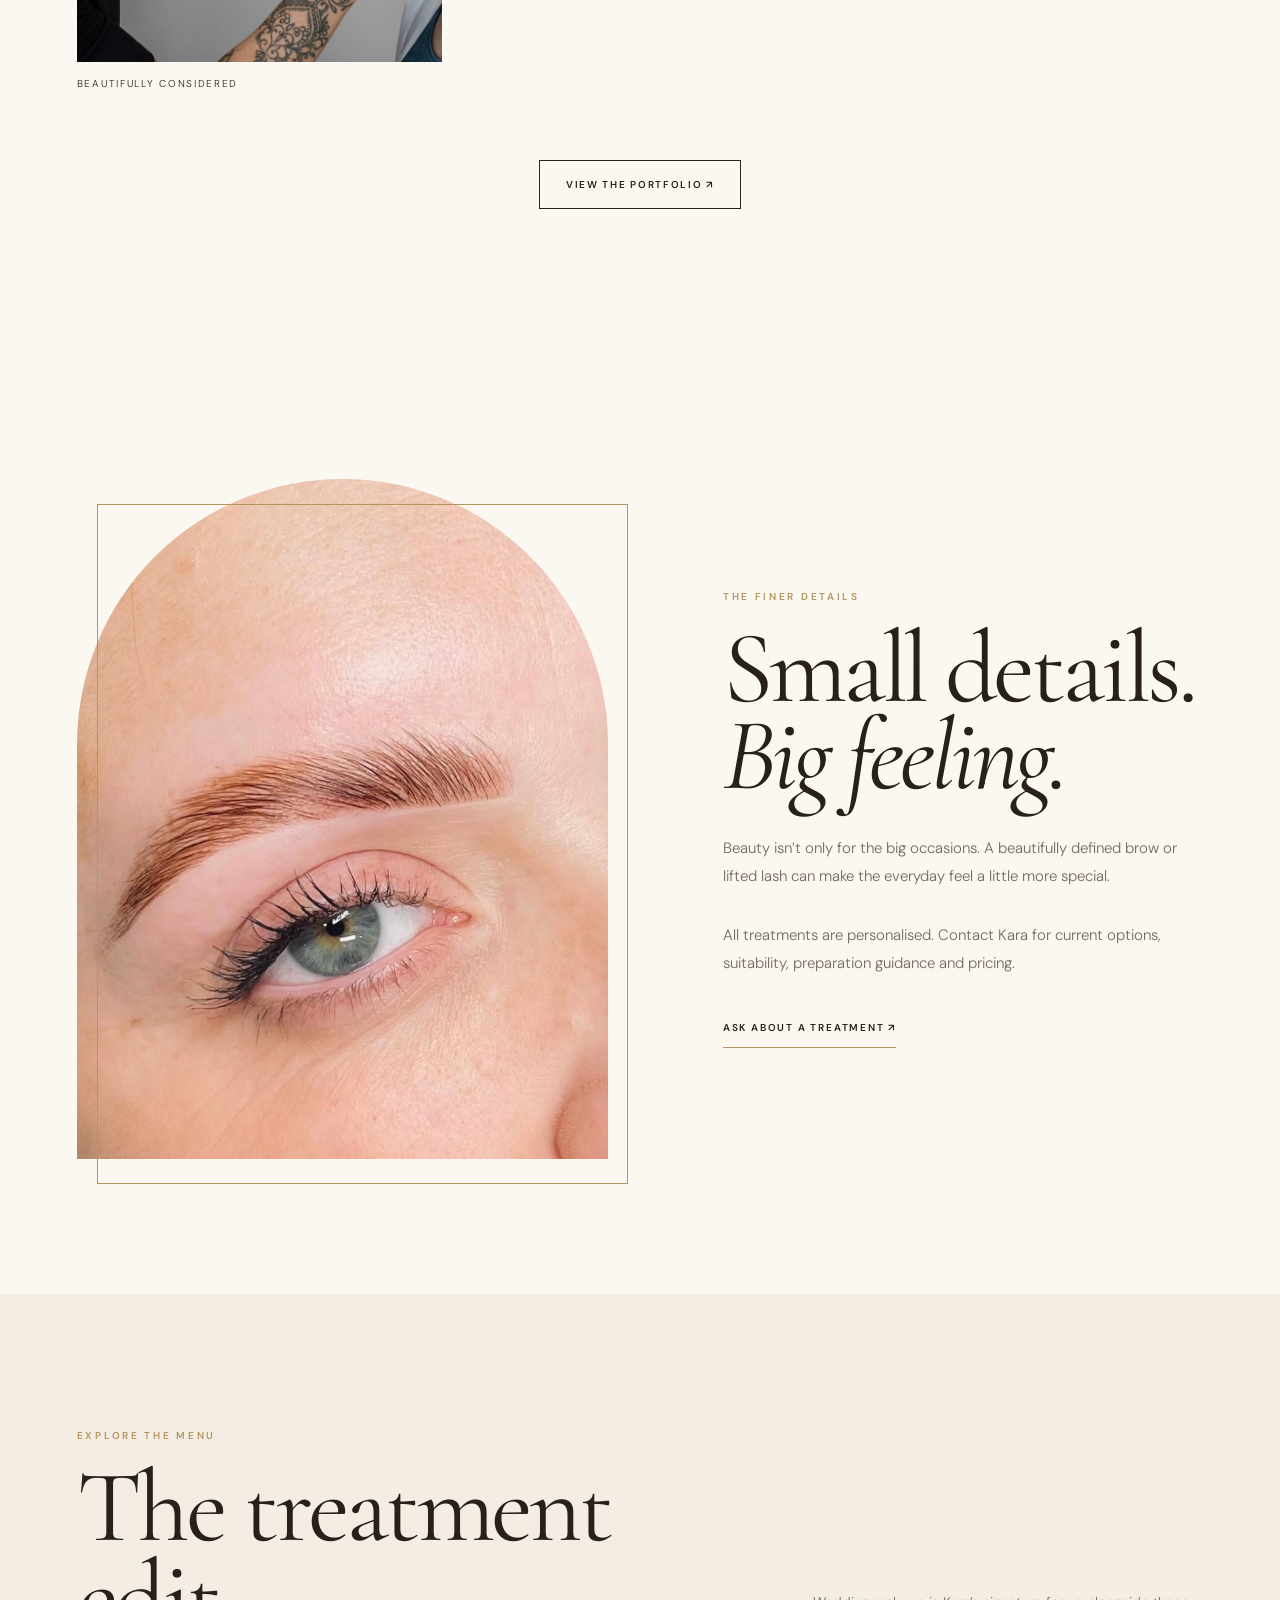
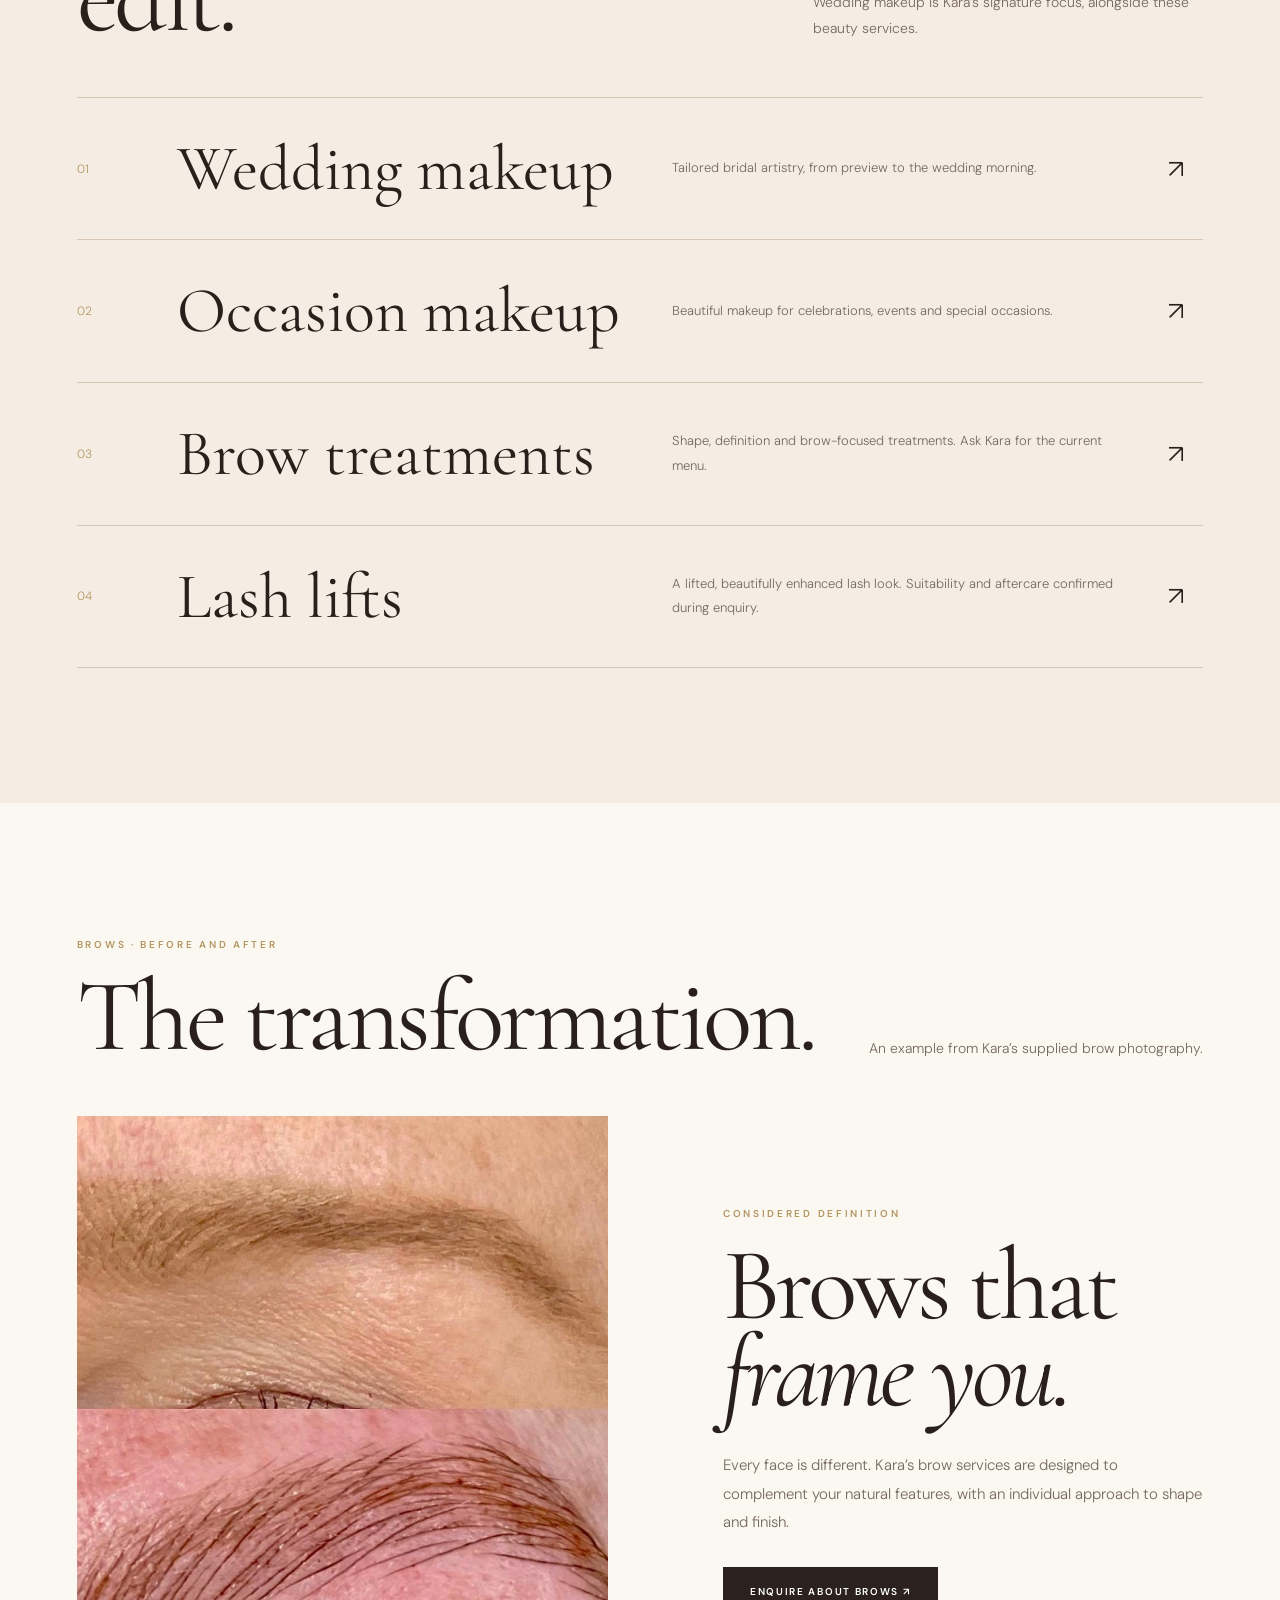
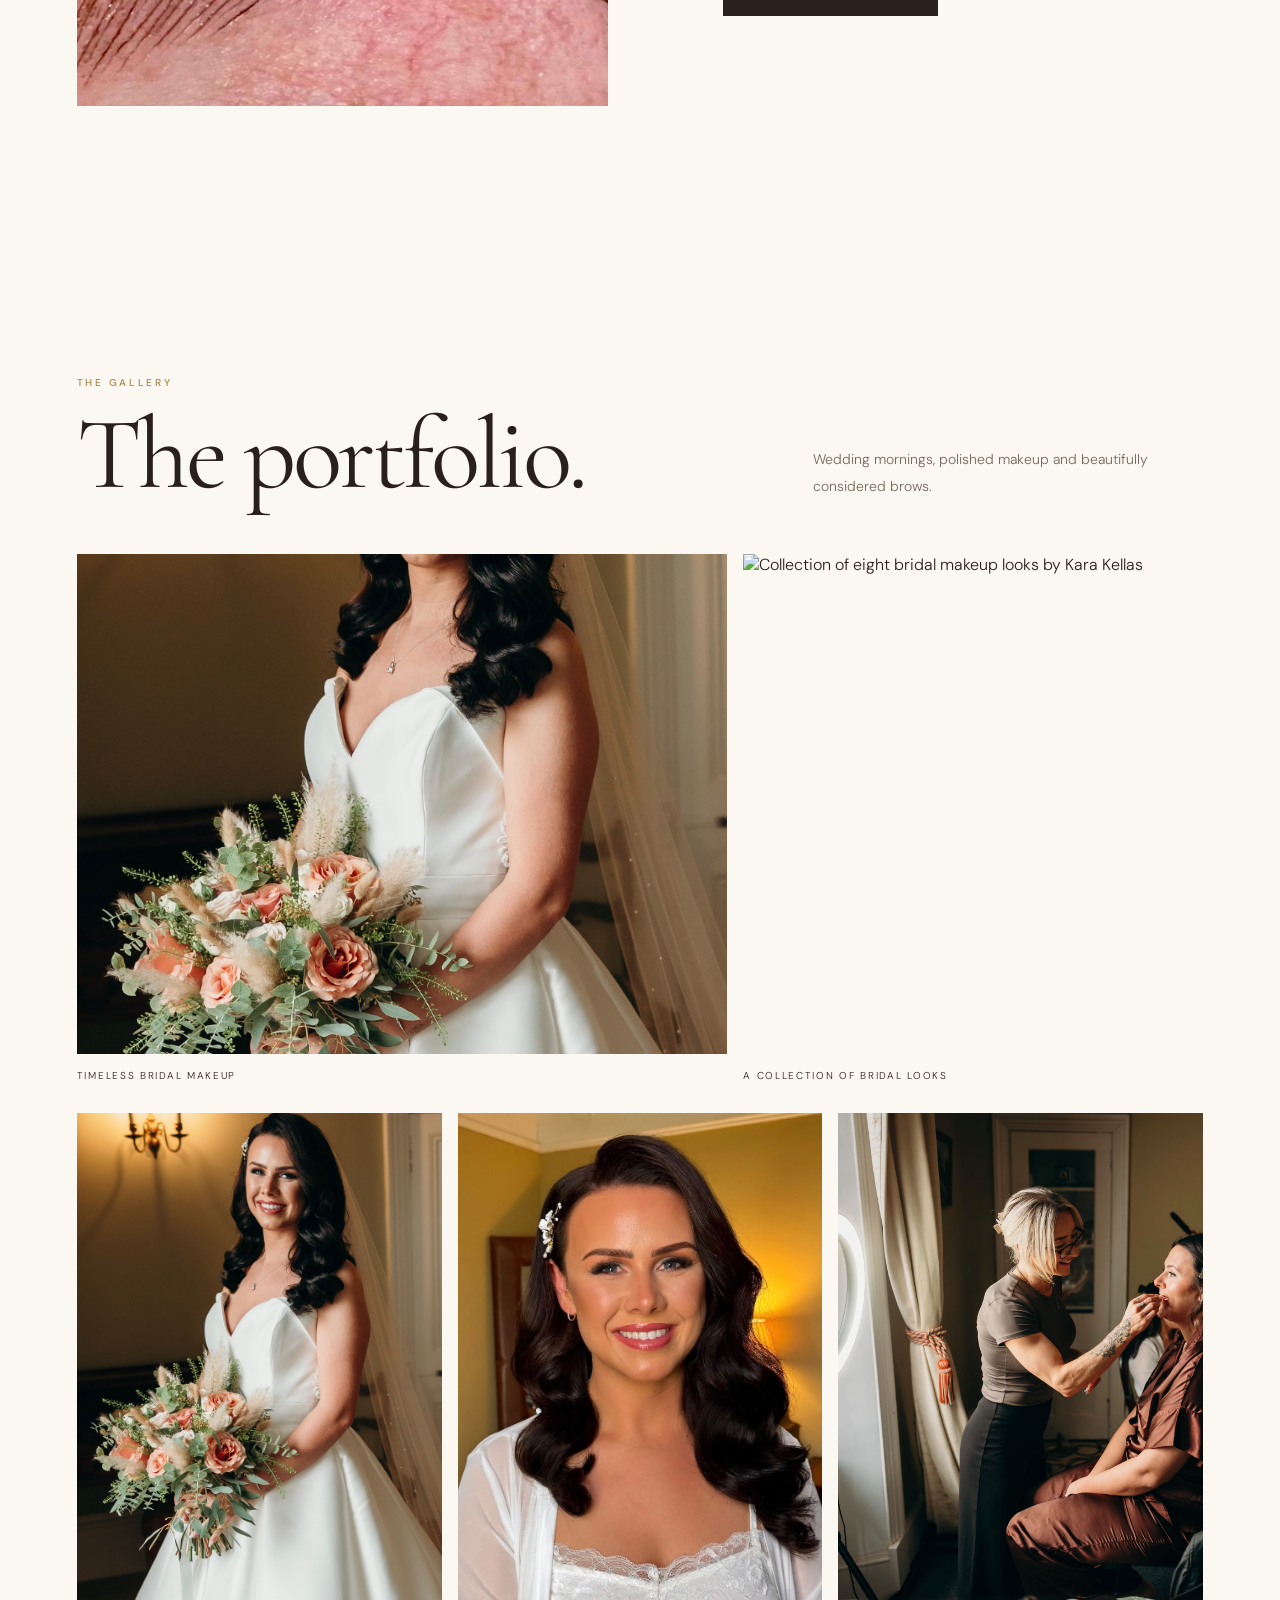
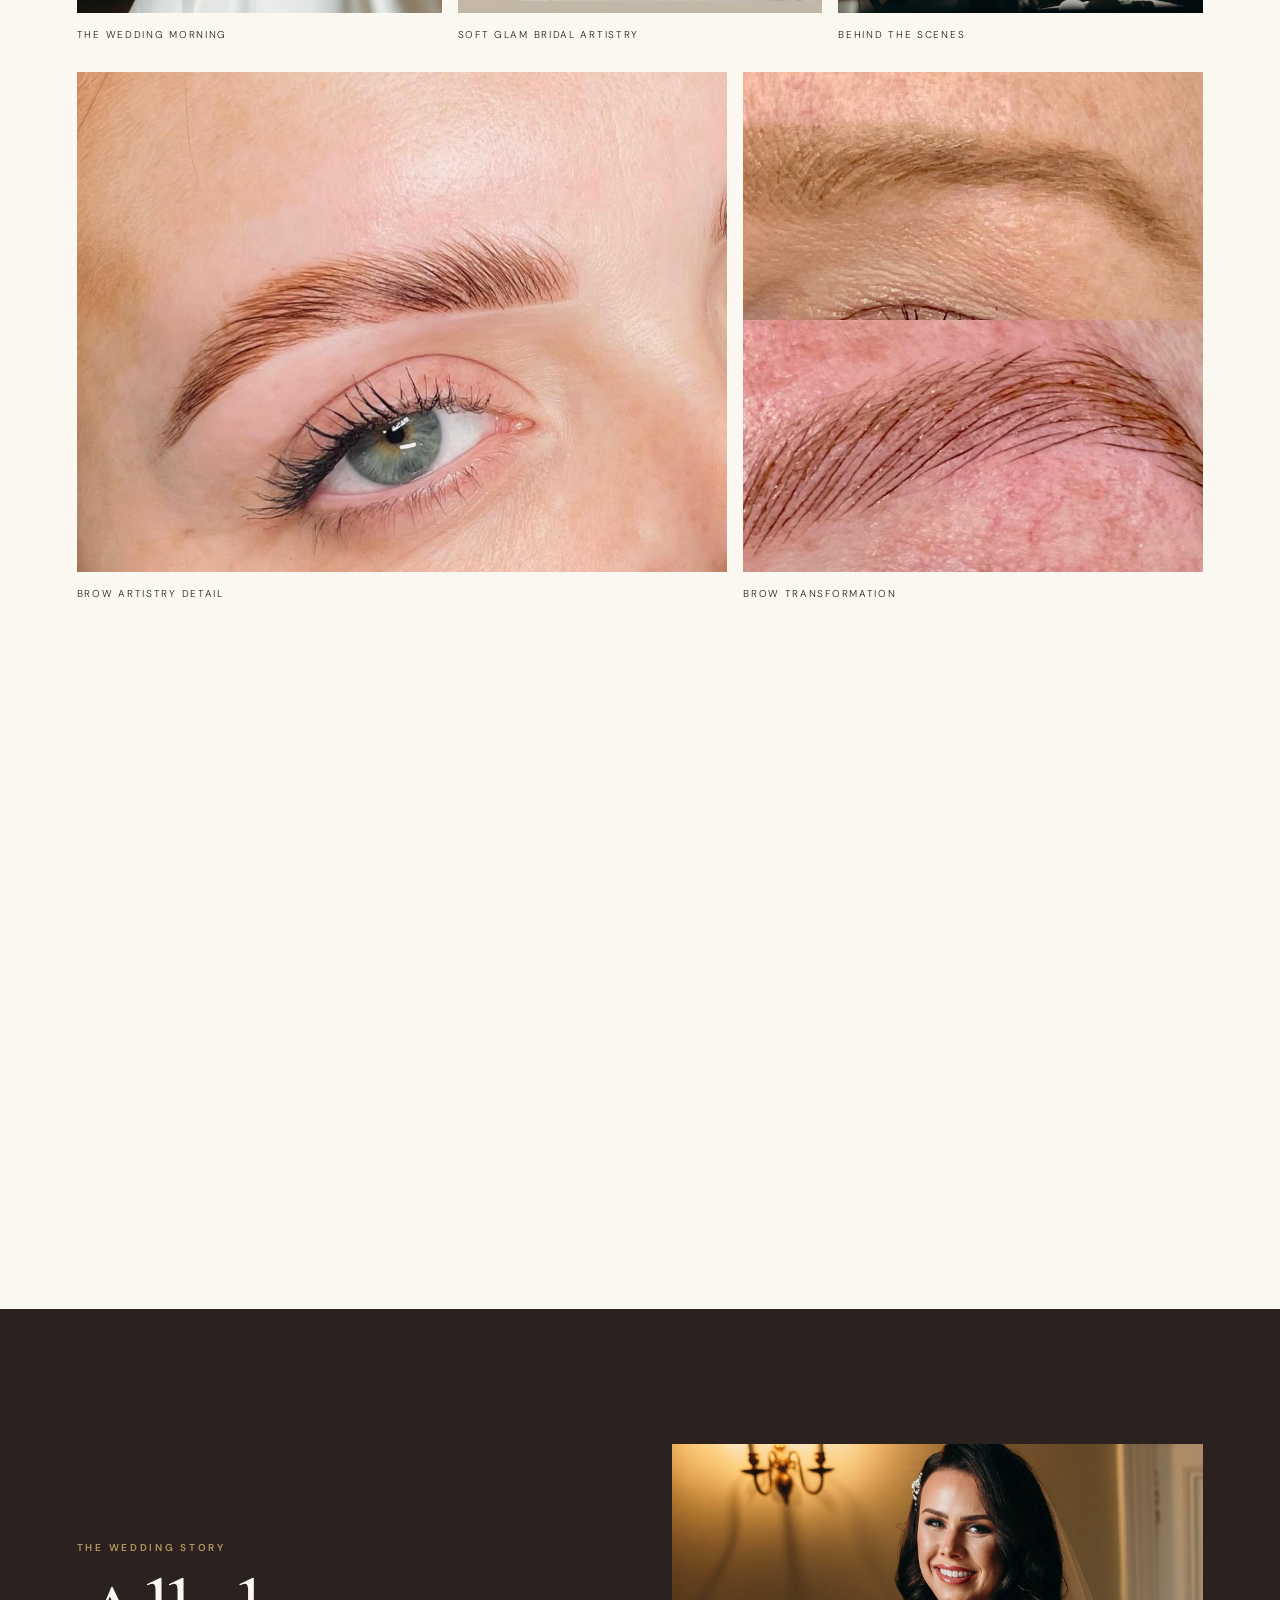
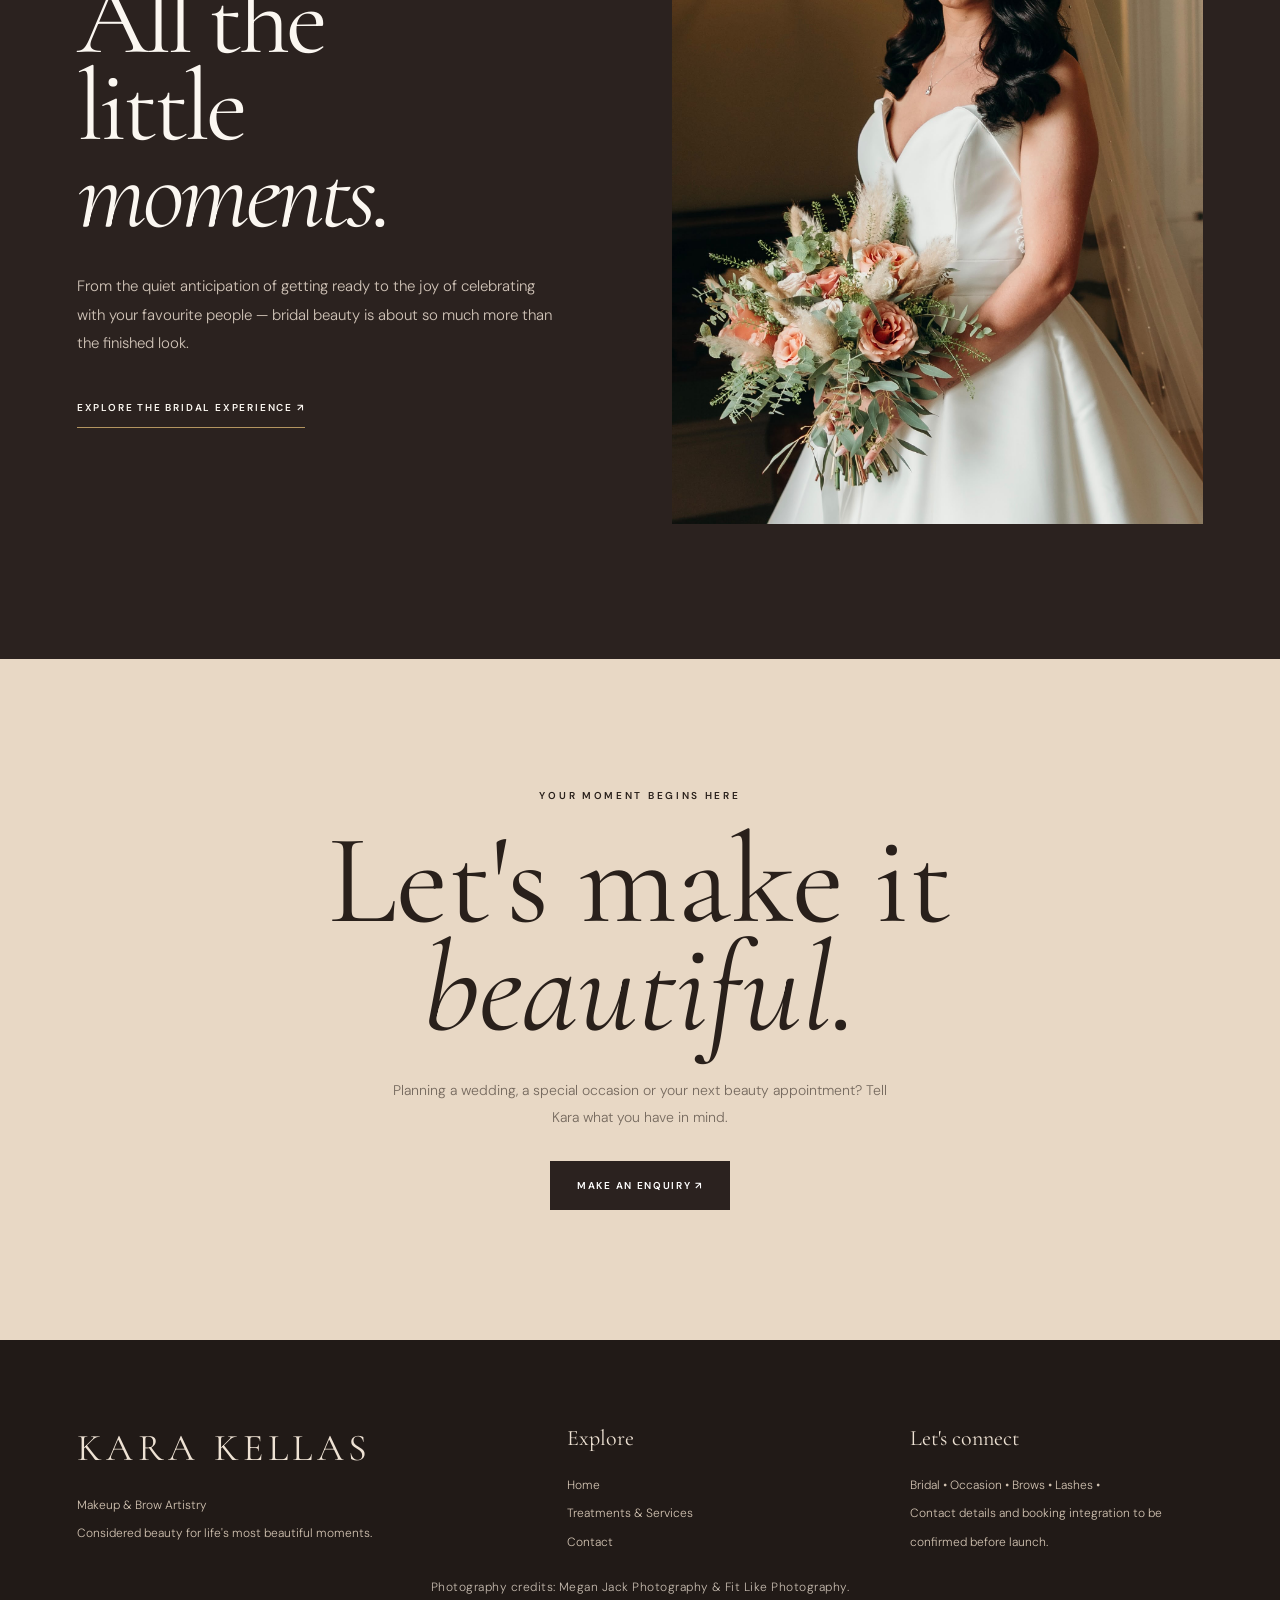
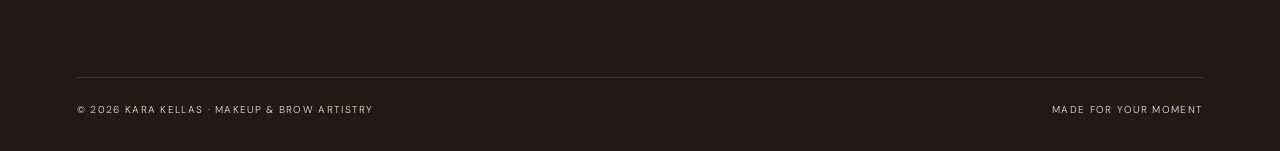
==== commit 4662954d: "Update index.html with new content and images for enhanced user experience" ====
--- a/index.html
+++ b/index.html
@@ -1,3 +1,3 @@
 <!DOCTYPE html>
 
-<html lang="en-GB"><head><meta charset="utf-8"/><meta content="width=device-width,initial-scale=1" name="viewport"/><meta content="#f5ede3" name="theme-color"/><meta content="Kara Kellas — bridal makeup, occasion makeup, brows and lash lifts." name="description"/><title>Bridal Makeup &amp; Beauty | Kara Kellas</title><link href="styles.css" rel="stylesheet"/></head><body><header class="nav"><a aria-label="Kara Kellas home" class="brand" href="index.html"><img alt="Kara Kellas — Makeup &amp; Brow Artistry" class="header-logo" src="assets/kara-header-logo.jpg"/></a><button aria-controls="nav-links" aria-expanded="false" class="mobile-toggle">MENU ☰</button><nav aria-label="Main navigation" class="nav-links" id="nav-links"><a class="active" href="index.html">Home</a><a href="services.html">Treatments &amp; Services</a><a class="nav-button" href="contact.html">Contact</a></nav></header><main><section class="hero"><div class="hero-copy"><div class="eyebrow gold">Kara Kellas · Makeup &amp; Brow Artistry</div><h1>For your<br/><em>beautiful</em><br/>moments.</h1><p>Luxury bridal makeup, beautifully considered. Plus occasion artistry, brows, lash lifts — always tailored to you.</p><div class="hero-actions"><a class="button" href="services.html#bridal">Explore bridal ↗</a><a class="button outline" href="services.html#treatments">All treatments</a></div></div><div class="hero-image"><img alt="Bride with elegant bridal makeup and bouquet" class="" loading="eager" src="assets/new-portrait.jpg"/><div class="hero-stamp">A little magic in every detail</div><div class="vertical-label">Scroll to discover ↓</div></div></section><div class="ticker"><div class="ticker-track"><span>BRIDAL ARTISTRY ✦ YOUR DAY ✦ YOUR BEAUTY ✦ KARA KELLAS ✦</span><span>BRIDAL ARTISTRY ✦ YOUR DAY ✦ YOUR BEAUTY ✦ KARA KELLAS ✦</span></div></div><section class="section"><div class="container split"><div class="split-image arch reveal"><img alt="Bridal makeup by Kara Kellas" class="" loading="lazy" src="assets/bridal-dark.jpg"/><div class="image-frame"></div></div><div class="split-content reveal"><div class="eyebrow gold">A signature bridal experience</div><h2>The morning.<br/>The magic.<br/><em>The moment.</em></h2><p>Your wedding makeup should feel as unforgettable as the day itself. From your bridal preview to the final finishing touch, every detail is created around you.</p><a class="textlink" href="services.html#bridal">Discover wedding makeup ↗</a></div></div></section><section class="section cream"><div class="container"><div class="section-head reveal"><div><div class="eyebrow gold">Discover the artistry</div><h2>Beauty, in every form.</h2></div><p>Bridal makeup is at the heart of Kara’s work, with beautiful treatments for every other moment too.</p></div><div class="cards"><a class="photo-card reveal" href="services.html#bridal"><img alt="Bride with professional bridal makeup" class="" loading="lazy" src="assets/new-portrait.jpg"/><div class="photo-card-content"><div class="eyebrow gold">01 · The signature</div><h3>Wedding<br/>makeup</h3><p>Beautifully tailored to your day.</p><span class="textlink">Explore bridal ↗</span></div></a><a class="photo-card reveal" href="services.html#treatments"><img alt="Bridal makeup by Kara Kellas" class="" loading="lazy" src="assets/bridal-dark.jpg"/><div class="photo-card-content"><div class="eyebrow gold">02 · The celebration</div><h3>Occasion<br/>makeup</h3><p>Effortless beauty for the moments worth celebrating.</p><span class="textlink">Discover makeup ↗</span></div></a><a class="photo-card reveal" href="services.html#treatments"><img alt="Detailed brow and lash result" class="" loading="lazy" src="assets/brow-detail.jpg"/><div class="photo-card-content"><div class="eyebrow gold">03 · The details</div><h3>Brows, lashes<br/>Brows &amp; lashes</h3><p>Thoughtful definition and beautifully finished details.</p><span class="textlink">Explore treatments ↗</span></div></a></div></div></section><section class="cinema"><img alt="Bride with elegant bridal makeup and bouquet" class="" loading="lazy" src="assets/new-portrait.jpg"/><div class="cinema-content reveal"><div class="eyebrow gold">Not a new face. A new feeling.</div><h2>FEEL<br/><em>LIKE YOU.</em></h2><p>Beautifully enhanced, never disguised. Artistry that lets you shine.</p></div></section><section class="section"><div class="container"><div class="section-head reveal"><div><div class="eyebrow gold">A glimpse behind the artistry</div><h2>Real moments.<br/>Beautiful details.</h2></div><p>A selection of Kara’s supplied bridal and beauty photographs.</p></div><div class="gallery-grid"><figure class="reveal"><img alt="Bride on her wedding day" class="" loading="lazy" src="assets/new-portrait.jpg"/><figcaption>The wedding morning</figcaption></figure><figure class="reveal"><img alt="Brow before and after transformation" class="" loading="lazy" src="assets/brow-transformation.jpg"/><figcaption>Brow transformation</figcaption></figure><figure class="reveal"><img alt="Kara applying makeup during bridal preparations" class="" loading="lazy" src="assets/new-action.jpg"/><figcaption>Behind the scenes</figcaption></figure><figure class="reveal"><img alt="Detailed brow treatment result" class="" loading="lazy" src="assets/brow-detail.jpg"/><figcaption>The finer details</figcaption></figure><figure class="reveal"><img alt="Bridal makeup by Kara Kellas" class="" loading="lazy" src="assets/bridal-dark.jpg"/><figcaption>Bridal beauty</figcaption></figure><figure class="reveal"><img alt="Kara applying bridal makeup in black and white" loading="lazy" src="assets/new-bw.jpg"/><figcaption>The finishing touches</figcaption></figure><figure class="reveal"><img alt="Kara working with a bride during wedding preparations" loading="lazy" src="assets/new-action2.jpg"/><figcaption>Behind the artistry</figcaption></figure><figure class="reveal"><img alt="Close-up of bridal makeup application" loading="lazy" src="assets/new-detail.jpg"/><figcaption>Beautifully considered</figcaption></figure></div><div style="text-align:center;margin-top:55px"><a class="button outline" href="index.html#portfolio">View the portfolio ↗</a></div></div></section><section class="section" id="treatments"><div class="container split"><div class="split-image arch reveal"><img alt="Defined brow and lashes in close-up" class="" loading="lazy" src="assets/brow-detail.jpg"/><div class="image-frame"></div></div><div class="split-content reveal"><div class="eyebrow gold">The finer details</div><h2>Small details.<br/><em>Big feeling.</em></h2><p>Beauty isn’t only for the big occasions. A beautifully defined brow or lifted lash can make the everyday feel a little more special.</p><p>All treatments are personalised. Contact Kara for current options, suitability, preparation guidance and pricing.</p><a class="textlink" href="contact.html">Ask about a treatment ↗</a></div></div></section><section class="section cream"><div class="container"><div class="section-head reveal"><div><div class="eyebrow gold">Explore the menu</div><h2>The treatment edit.</h2></div><p>Wedding makeup is Kara’s signature focus, alongside these beauty services.</p></div><div class="service-list"><a class="service-item reveal" href="services.html#bridal"><span class="number">01</span><h3>Wedding makeup</h3><p>Tailored bridal artistry, from preview to the wedding morning.</p><span class="arrow">↗</span></a><a class="service-item reveal" href="contact.html?service=Occasion%20makeup"><span class="number">02</span><h3>Occasion makeup</h3><p>Beautiful makeup for celebrations, events and special occasions.</p><span class="arrow">↗</span></a><a class="service-item reveal" href="contact.html?service=Brows"><span class="number">03</span><h3>Brow treatments</h3><p>Shape, definition and brow-focused treatments. Ask Kara for the current menu.</p><span class="arrow">↗</span></a><a class="service-item reveal" href="contact.html?service=Lash%20lift"><span class="number">04</span><h3>Lash lifts</h3><p>A lifted, beautifully enhanced lash look. Suitability and aftercare confirmed during enquiry.</p><span class="arrow">↗</span></a></div></div></section><section class="section"><div class="container"><div class="section-head reveal"><div><div class="eyebrow gold">Brows · Before and after</div><h2>The transformation.</h2></div><p>An example from Kara’s supplied brow photography.</p></div><div class="split"><div class="split-image reveal" style="height:590px"><img alt="Before and after photograph showing a brow transformation" class="" loading="lazy" src="assets/brow-transformation.jpg"/></div><div class="split-content reveal"><div class="eyebrow gold">Considered definition</div><h2>Brows that<br/><em>frame you.</em></h2><p>Every face is different. Kara’s brow services are designed to complement your natural features, with an individual approach to shape and finish.</p><a class="button" href="contact.html?service=Brows">Enquire about brows ↗</a></div></div></div></section><section class="section" id="portfolio"><div class="container"><div class="section-head reveal"><div><div class="eyebrow gold">The gallery</div><h2>The portfolio.</h2></div><p>Wedding mornings, polished makeup and beautifully considered brows.</p></div><div class="gallery-grid"><figure class="reveal"><img alt="Bride with elegant bridal makeup and bouquet" class="" loading="lazy" src="assets/new-portrait.jpg"/><figcaption>Timeless bridal makeup</figcaption></figure><figure class="reveal"><img alt="The wedding morning" class="" loading="lazy" src="assets/new-portrait.jpg"/><figcaption>The wedding morning</figcaption></figure><figure class="reveal"><img alt="Bridal makeup by Kara Kellas" class="" loading="lazy" src="assets/bridal-dark.jpg"/><figcaption>Soft glam bridal artistry</figcaption></figure><figure class="reveal"><img alt="Kara applying makeup during bridal preparations" class="" loading="lazy" src="assets/new-action.jpg"/><figcaption>Behind the scenes</figcaption></figure><figure class="reveal"><img alt="Brow artistry detail" class="" loading="lazy" src="assets/brow-detail.jpg"/><figcaption>Brow artistry detail</figcaption></figure><figure class="reveal"><img alt="Brow transformation" class="" loading="lazy" src="assets/brow-transformation.jpg"/><figcaption>Brow transformation</figcaption></figure><figure class="reveal"><img alt="Kara applying bridal makeup in black and white" loading="lazy" src="assets/new-bw.jpg"/><figcaption>The finishing touches</figcaption></figure><figure class="reveal"><img alt="Kara working with a bride during wedding preparations" loading="lazy" src="assets/new-action2.jpg"/><figcaption>Behind the artistry</figcaption></figure><figure class="reveal"><img alt="Close-up of bridal makeup application" loading="lazy" src="assets/new-detail.jpg"/><figcaption>Beautifully considered</figcaption></figure></div></div></section><section class="section dark"><div class="container split reverse"><div class="split-content reveal"><div class="eyebrow gold">The wedding story</div><h2>All the<br/>little <em>moments.</em></h2><p>From the quiet anticipation of getting ready to the joy of celebrating with your favourite people — bridal beauty is about so much more than the finished look.</p><a class="textlink" href="services.html#bridal">Explore the bridal experience ↗</a></div><div class="split-image reveal"><img alt="Bride in wedding dress holding bouquet" class="" loading="lazy" src="assets/new-portrait.jpg"/></div></div></section><section class="cta"><div class="container reveal"><div class="eyebrow">Your moment begins here</div><h2>Let's make it<br/><em>beautiful.</em></h2><p>Planning a wedding, a special occasion or your next beauty appointment? Tell Kara what you have in mind.</p><a class="button" href="contact.html">Make an enquiry ↗</a></div></section></main><footer class="site-footer"><div class="container"><div class="footer-grid"><div><h3 style="font-size:38px;letter-spacing:.12em">KARA KELLAS</h3><p>Makeup &amp; Brow Artistry</p><p>Considered beauty for life's most beautiful moments.</p></div><div><h3>Explore</h3><a href="index.html">Home</a><a href="services.html">Treatments &amp; Services</a><a href="contact.html">Contact</a></div><div><h3>Let's connect</h3><p>Bridal • Occasion • Brows • Lashes • </p><p>Contact details and booking integration to be confirmed before launch.</p></div></div><div class="photo-credits">Photography credits: Megan Jack Photography &amp; Fit Like Photography.</div><div class="footer-bottom"><span>© <span id="year">2026</span> KARA KELLAS · MAKEUP &amp; BROW ARTISTRY</span><span>MADE FOR YOUR MOMENT</span></div></div></footer><script defer="" src="script.js"></script></body></html>+<html lang="en-GB"><head><meta charset="utf-8"/><meta content="width=device-width,initial-scale=1" name="viewport"/><meta content="#f5ede3" name="theme-color"/><meta content="Kara Kellas — bridal makeup, occasion makeup, brows and lash lifts." name="description"/><title>Bridal Makeup &amp; Beauty | Kara Kellas</title><link href="styles.css" rel="stylesheet"/></head><body><header class="nav"><a aria-label="Kara Kellas home" class="brand" href="index.html"><img alt="Kara Kellas — Makeup &amp; Brow Artistry" class="header-logo" src="assets/kara-header-logo.jpg"/></a><button aria-controls="nav-links" aria-expanded="false" class="mobile-toggle">MENU ☰</button><nav aria-label="Main navigation" class="nav-links" id="nav-links"><a class="active" href="index.html">Home</a><a href="services.html">Treatments &amp; Services</a><a class="nav-button" href="contact.html">Contact</a></nav></header><main><section class="hero"><div class="hero-copy"><div class="eyebrow gold">Kara Kellas · Makeup &amp; Brow Artistry</div><h1>For your<br/><em>beautiful</em><br/>moments.</h1><p>Luxury bridal makeup, beautifully considered. Plus occasion artistry, brows, lash lifts — always tailored to you.</p><div class="hero-actions"><a class="button" href="services.html#bridal">Explore bridal ↗</a><a class="button outline" href="services.html#treatments">All treatments</a></div></div><div class="hero-image"><img alt="Bride with elegant bridal makeup and bouquet" class="" loading="eager" src="assets/new-portrait.jpg"/><div class="hero-stamp">A little magic in every detail</div><div class="vertical-label">Scroll to discover ↓</div></div></section><div class="ticker"><div class="ticker-track"><span>BRIDAL ARTISTRY ✦ YOUR DAY ✦ YOUR BEAUTY ✦ KARA KELLAS ✦</span><span>BRIDAL ARTISTRY ✦ YOUR DAY ✦ YOUR BEAUTY ✦ KARA KELLAS ✦</span></div></div><section class="section"><div class="container split"><div class="split-image arch reveal"><img alt="Bridal makeup by Kara Kellas" class="" loading="lazy" src="assets/bridal-dark.jpg"/><div class="image-frame"></div></div><div class="split-content reveal"><div class="eyebrow gold">A signature bridal experience</div><h2>The morning.<br/>The magic.<br/><em>The moment.</em></h2><p>Your wedding makeup should feel as unforgettable as the day itself. From your bridal preview to the final finishing touch, every detail is created around you.</p><a class="textlink" href="services.html#bridal">Discover wedding makeup ↗</a></div></div></section><section class="section cream"><div class="container"><div class="section-head reveal"><div><div class="eyebrow gold">Discover the artistry</div><h2>Beauty, in every form.</h2></div><p>Bridal makeup is at the heart of Kara’s work, with beautiful treatments for every other moment too.</p></div><div class="cards"><a class="photo-card reveal" href="services.html#bridal"><img alt="Bride with professional bridal makeup" class="" loading="lazy" src="assets/new-portrait.jpg"/><div class="photo-card-content"><div class="eyebrow gold">01 · The signature</div><h3>Wedding<br/>makeup</h3><p>Beautifully tailored to your day.</p><span class="textlink">Explore bridal ↗</span></div></a><a class="photo-card reveal" href="services.html#treatments"><img alt="Bridal makeup by Kara Kellas" class="" loading="lazy" src="assets/bridal-dark.jpg"/><div class="photo-card-content"><div class="eyebrow gold">02 · The celebration</div><h3>Occasion<br/>makeup</h3><p>Effortless beauty for the moments worth celebrating.</p><span class="textlink">Discover makeup ↗</span></div></a><a class="photo-card reveal" href="services.html#treatments"><img alt="Detailed brow and lash result" class="" loading="lazy" src="assets/brow-detail.jpg"/><div class="photo-card-content"><div class="eyebrow gold">03 · The details</div><h3>Brows, lashes<br/>Brows &amp; lashes</h3><p>Thoughtful definition and beautifully finished details.</p><span class="textlink">Explore treatments ↗</span></div></a></div></div></section><section class="cinema"><img alt="Bride with elegant bridal makeup and bouquet" class="" loading="lazy" src="assets/new-portrait.jpg"/><div class="cinema-content reveal"><div class="eyebrow gold">Not a new face. A new feeling.</div><h2>FEEL<br/><em>LIKE YOU.</em></h2><p>Beautifully enhanced, never disguised. Artistry that lets you shine.</p></div></section><section class="section"><div class="container"><div class="section-head reveal"><div><div class="eyebrow gold">A glimpse behind the artistry</div><h2>Real moments.<br/>Beautiful details.</h2></div><p>A selection of Kara’s supplied bridal and beauty photographs.</p></div><div class="gallery-grid"><figure class="reveal"><img alt="Bride on her wedding day" class="" loading="lazy" src="assets/new-portrait.jpg"/><figcaption>The wedding morning</figcaption></figure><figure class="reveal"><img alt="Brow before and after transformation" class="" loading="lazy" src="assets/brow-transformation.jpg"/><figcaption>Brow transformation</figcaption></figure><figure class="reveal"><img alt="Kara applying makeup during bridal preparations" class="" loading="lazy" src="assets/new-action.jpg"/><figcaption>Behind the scenes</figcaption></figure><figure class="reveal"><img alt="Detailed brow treatment result" class="" loading="lazy" src="assets/brow-detail.jpg"/><figcaption>The finer details</figcaption></figure><figure class="reveal"><img alt="Bridal makeup by Kara Kellas" class="" loading="lazy" src="assets/bridal-dark.jpg"/><figcaption>Bridal beauty</figcaption></figure><figure class="reveal"><img alt="Kara applying bridal makeup in black and white" loading="lazy" src="assets/new-bw.jpg"/><figcaption>The finishing touches</figcaption></figure><figure class="reveal"><img alt="Kara working with a bride during wedding preparations" loading="lazy" src="assets/new-action2.jpg"/><figcaption>Behind the artistry</figcaption></figure><figure class="reveal"><img alt="Close-up of bridal makeup application" loading="lazy" src="assets/new-detail.jpg"/><figcaption>Beautifully considered</figcaption></figure></div><div style="text-align:center;margin-top:55px"><a class="button outline" href="index.html#portfolio">View the portfolio ↗</a></div></div></section><section class="section" id="treatments"><div class="container split"><div class="split-image arch reveal"><img alt="Defined brow and lashes in close-up" class="" loading="lazy" src="assets/brow-detail.jpg"/><div class="image-frame"></div></div><div class="split-content reveal"><div class="eyebrow gold">The finer details</div><h2>Small details.<br/><em>Big feeling.</em></h2><p>Beauty isn’t only for the big occasions. A beautifully defined brow or lifted lash can make the everyday feel a little more special.</p><p>All treatments are personalised. Contact Kara for current options, suitability, preparation guidance and pricing.</p><a class="textlink" href="contact.html">Ask about a treatment ↗</a></div></div></section><section class="section cream"><div class="container"><div class="section-head reveal"><div><div class="eyebrow gold">Explore the menu</div><h2>The treatment edit.</h2></div><p>Wedding makeup is Kara’s signature focus, alongside these beauty services.</p></div><div class="service-list"><a class="service-item reveal" href="services.html#bridal"><span class="number">01</span><h3>Wedding makeup</h3><p>Tailored bridal artistry, from preview to the wedding morning.</p><span class="arrow">↗</span></a><a class="service-item reveal" href="contact.html?service=Occasion%20makeup"><span class="number">02</span><h3>Occasion makeup</h3><p>Beautiful makeup for celebrations, events and special occasions.</p><span class="arrow">↗</span></a><a class="service-item reveal" href="contact.html?service=Brows"><span class="number">03</span><h3>Brow treatments</h3><p>Shape, definition and brow-focused treatments. Ask Kara for the current menu.</p><span class="arrow">↗</span></a><a class="service-item reveal" href="contact.html?service=Lash%20lift"><span class="number">04</span><h3>Lash lifts</h3><p>A lifted, beautifully enhanced lash look. Suitability and aftercare confirmed during enquiry.</p><span class="arrow">↗</span></a></div></div></section><section class="section"><div class="container"><div class="section-head reveal"><div><div class="eyebrow gold">Brows · Before and after</div><h2>The transformation.</h2></div><p>An example from Kara’s supplied brow photography.</p></div><div class="split"><div class="split-image reveal" style="height:590px"><img alt="Before and after photograph showing a brow transformation" class="" loading="lazy" src="assets/brow-transformation.jpg"/></div><div class="split-content reveal"><div class="eyebrow gold">Considered definition</div><h2>Brows that<br/><em>frame you.</em></h2><p>Every face is different. Kara’s brow services are designed to complement your natural features, with an individual approach to shape and finish.</p><a class="button" href="contact.html?service=Brows">Enquire about brows ↗</a></div></div></div></section><section class="section" id="portfolio"><div class="container"><div class="section-head reveal"><div><div class="eyebrow gold">The gallery</div><h2>The portfolio.</h2></div><p>Wedding mornings, polished makeup and beautifully considered brows.</p></div><div class="gallery-grid"><figure class="reveal"><img alt="Bride with elegant bridal makeup and bouquet" class="" loading="lazy" src="assets/new-portrait.jpg"/><figcaption>Timeless bridal makeup</figcaption></figure><figure class="reveal"><img alt="Collection of eight bridal makeup looks by Kara Kellas" loading="lazy" src="assets/bridal-looks-collection.jpg"/><figcaption>A collection of bridal looks</figcaption></figure><figure class="reveal"><img alt="The wedding morning" class="" loading="lazy" src="assets/new-portrait.jpg"/><figcaption>The wedding morning</figcaption></figure><figure class="reveal"><img alt="Bridal makeup by Kara Kellas" class="" loading="lazy" src="assets/bridal-dark.jpg"/><figcaption>Soft glam bridal artistry</figcaption></figure><figure class="reveal"><img alt="Kara applying makeup during bridal preparations" class="" loading="lazy" src="assets/new-action.jpg"/><figcaption>Behind the scenes</figcaption></figure><figure class="reveal"><img alt="Brow artistry detail" class="" loading="lazy" src="assets/brow-detail.jpg"/><figcaption>Brow artistry detail</figcaption></figure><figure class="reveal"><img alt="Brow transformation" class="" loading="lazy" src="assets/brow-transformation.jpg"/><figcaption>Brow transformation</figcaption></figure><figure class="reveal"><img alt="Kara applying bridal makeup in black and white" loading="lazy" src="assets/new-bw.jpg"/><figcaption>The finishing touches</figcaption></figure><figure class="reveal"><img alt="Kara working with a bride during wedding preparations" loading="lazy" src="assets/new-action2.jpg"/><figcaption>Behind the artistry</figcaption></figure><figure class="reveal"><img alt="Close-up of bridal makeup application" loading="lazy" src="assets/new-detail.jpg"/><figcaption>Beautifully considered</figcaption></figure></div></div></section><section class="section dark"><div class="container split reverse"><div class="split-content reveal"><div class="eyebrow gold">The wedding story</div><h2>All the<br/>little <em>moments.</em></h2><p>From the quiet anticipation of getting ready to the joy of celebrating with your favourite people — bridal beauty is about so much more than the finished look.</p><a class="textlink" href="services.html#bridal">Explore the bridal experience ↗</a></div><div class="split-image reveal"><img alt="Bride in wedding dress holding bouquet" class="" loading="lazy" src="assets/new-portrait.jpg"/></div></div></section><section class="cta"><div class="container reveal"><div class="eyebrow">Your moment begins here</div><h2>Let's make it<br/><em>beautiful.</em></h2><p>Planning a wedding, a special occasion or your next beauty appointment? Tell Kara what you have in mind.</p><a class="button" href="contact.html">Make an enquiry ↗</a></div></section></main><footer class="site-footer"><div class="container"><div class="footer-grid"><div><h3 style="font-size:38px;letter-spacing:.12em">KARA KELLAS</h3><p>Makeup &amp; Brow Artistry</p><p>Considered beauty for life's most beautiful moments.</p></div><div><h3>Explore</h3><a href="index.html">Home</a><a href="services.html">Treatments &amp; Services</a><a href="contact.html">Contact</a></div><div><h3>Let's connect</h3><p>Bridal • Occasion • Brows • Lashes • </p><p>Contact details and booking integration to be confirmed before launch.</p></div></div><div class="photo-credits">Photography credits: Megan Jack Photography &amp; Fit Like Photography.</div><div class="footer-bottom"><span>© <span id="year">2026</span> KARA KELLAS · MAKEUP &amp; BROW ARTISTRY</span><span>MADE FOR YOUR MOMENT</span></div></div></footer><script defer="" src="script.js"></script></body></html>
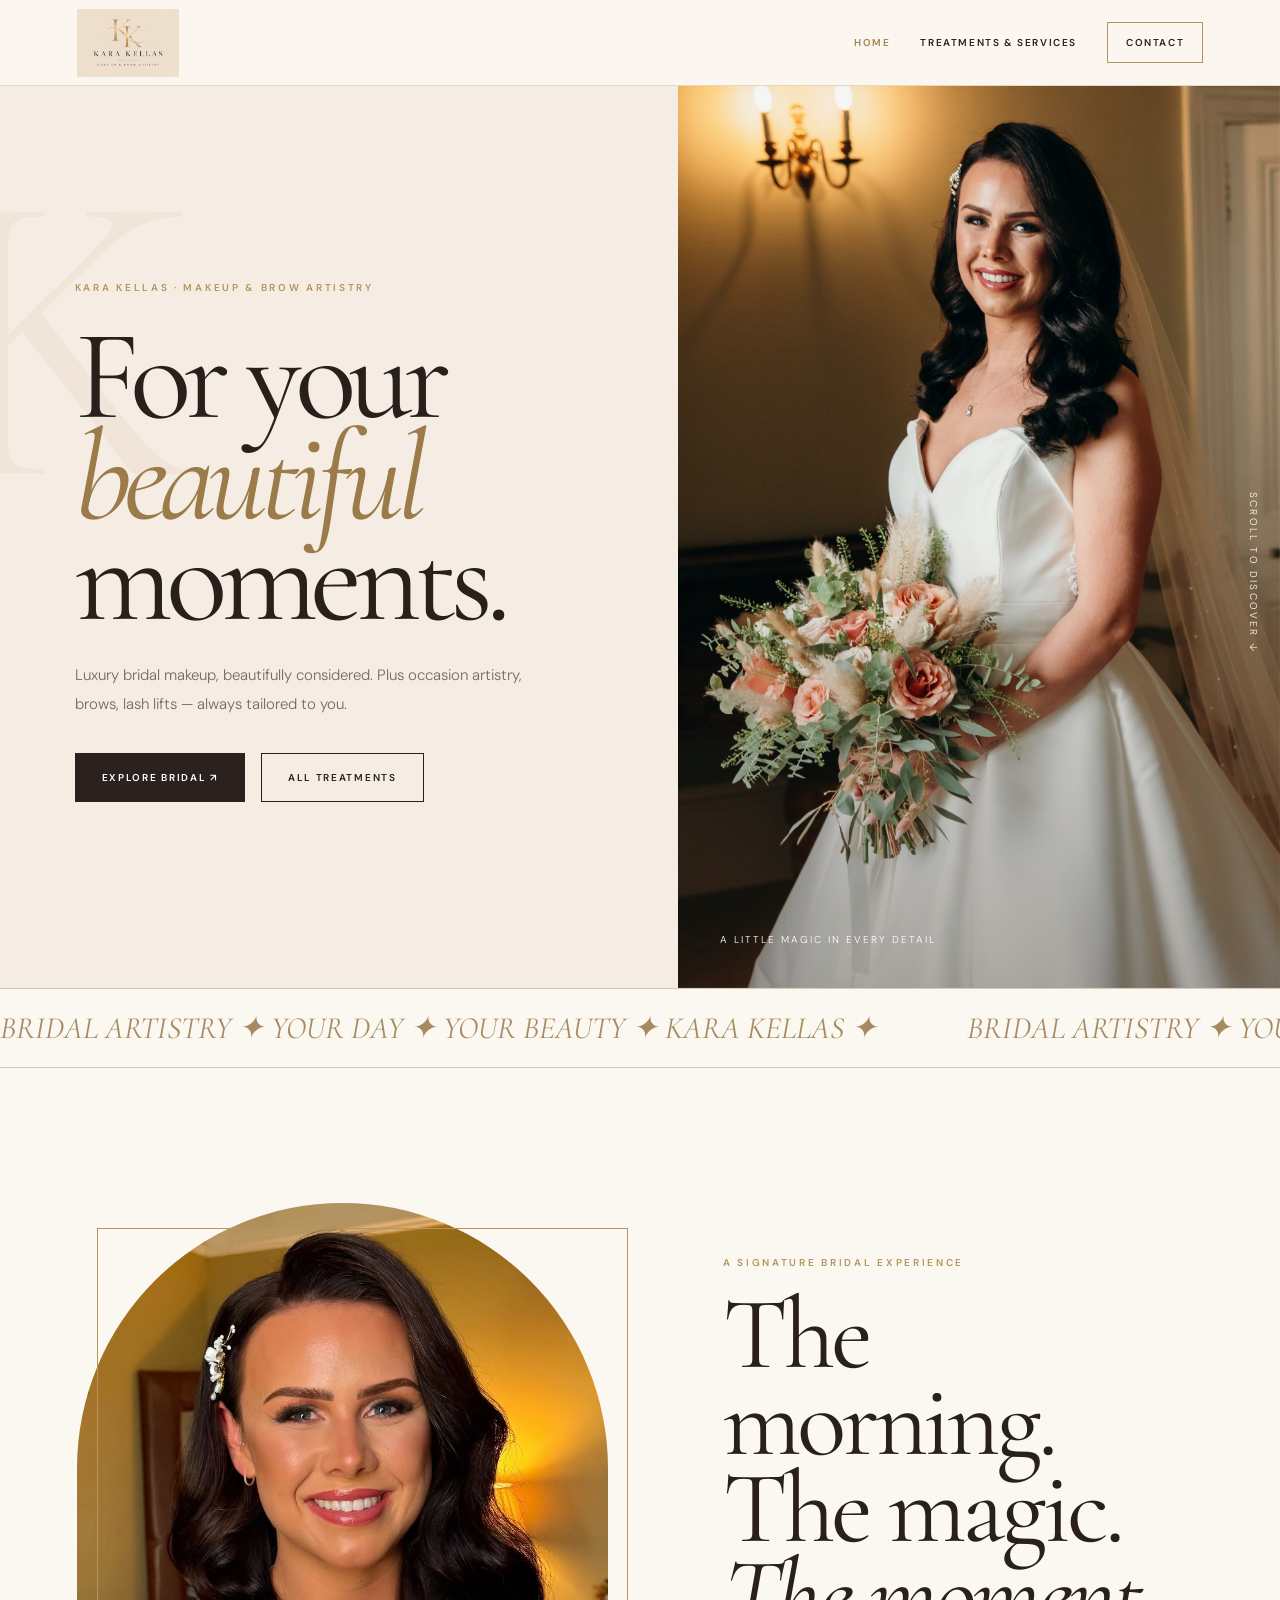
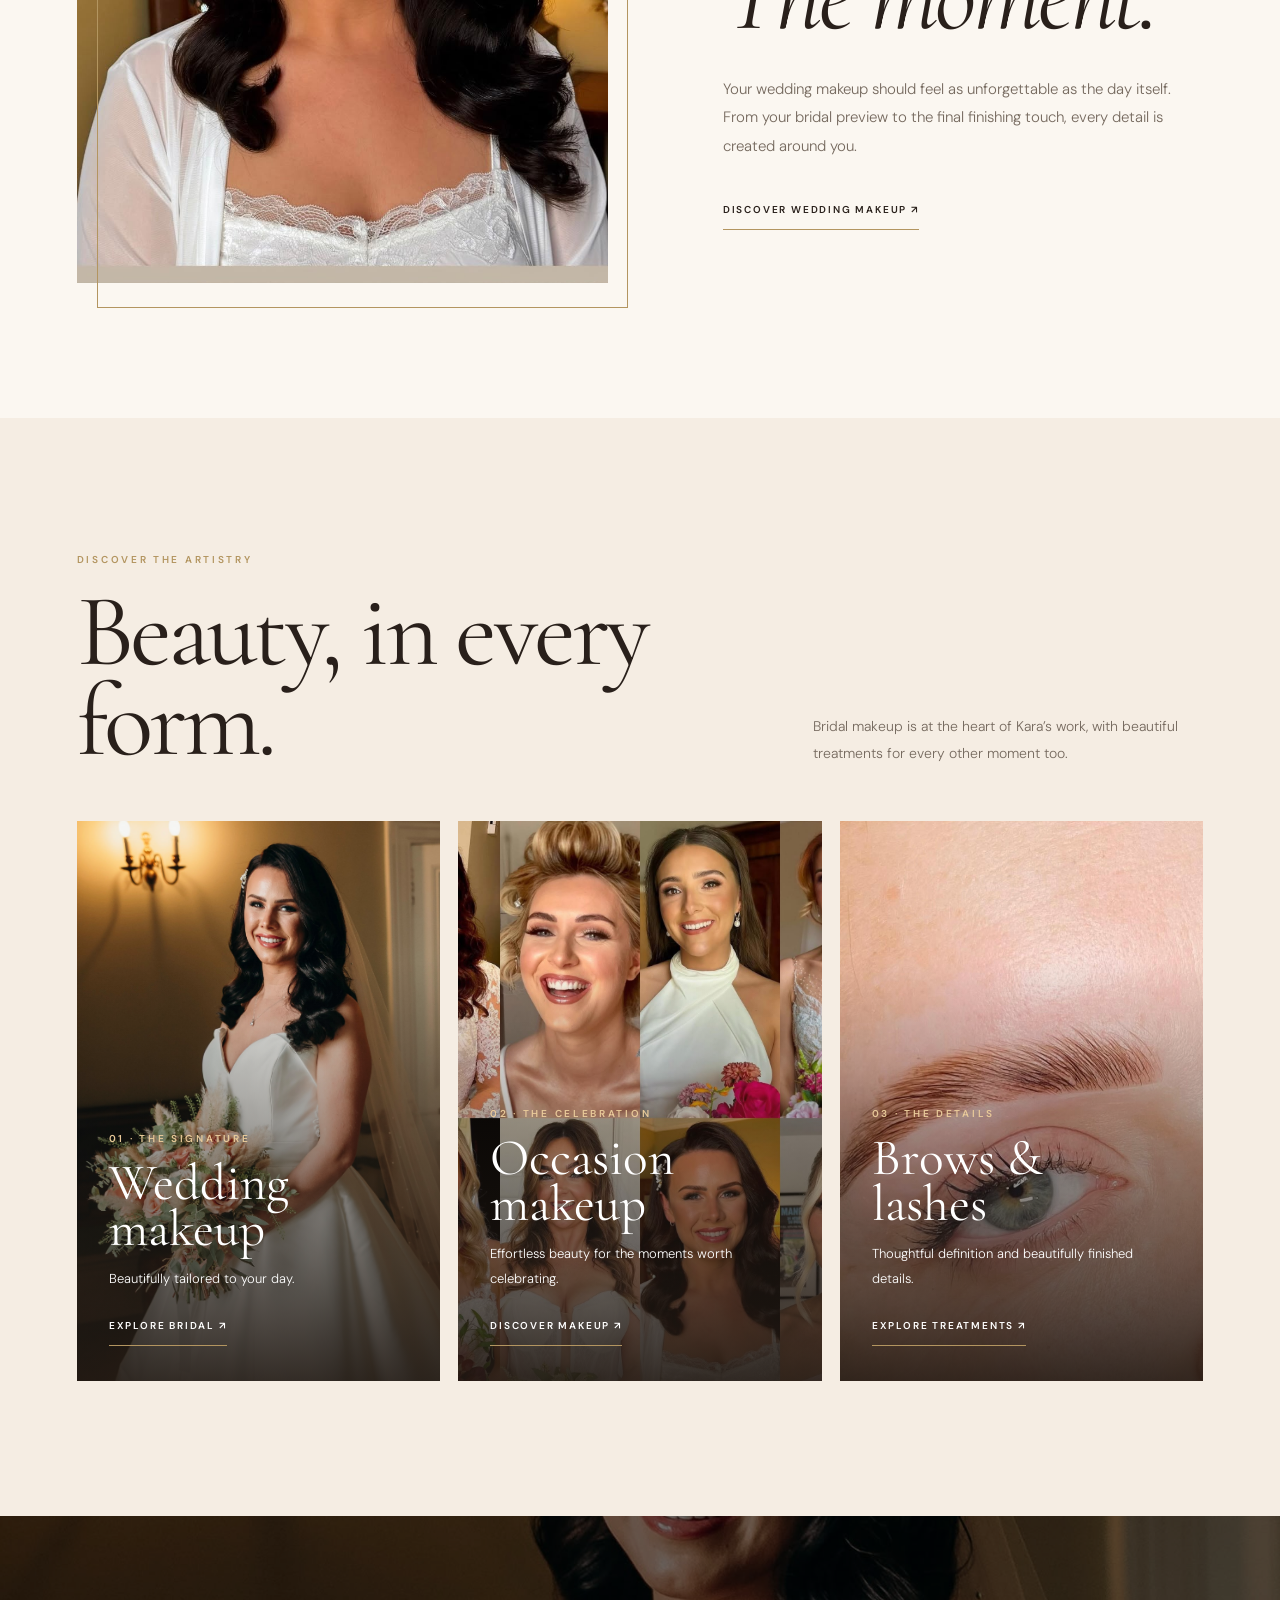
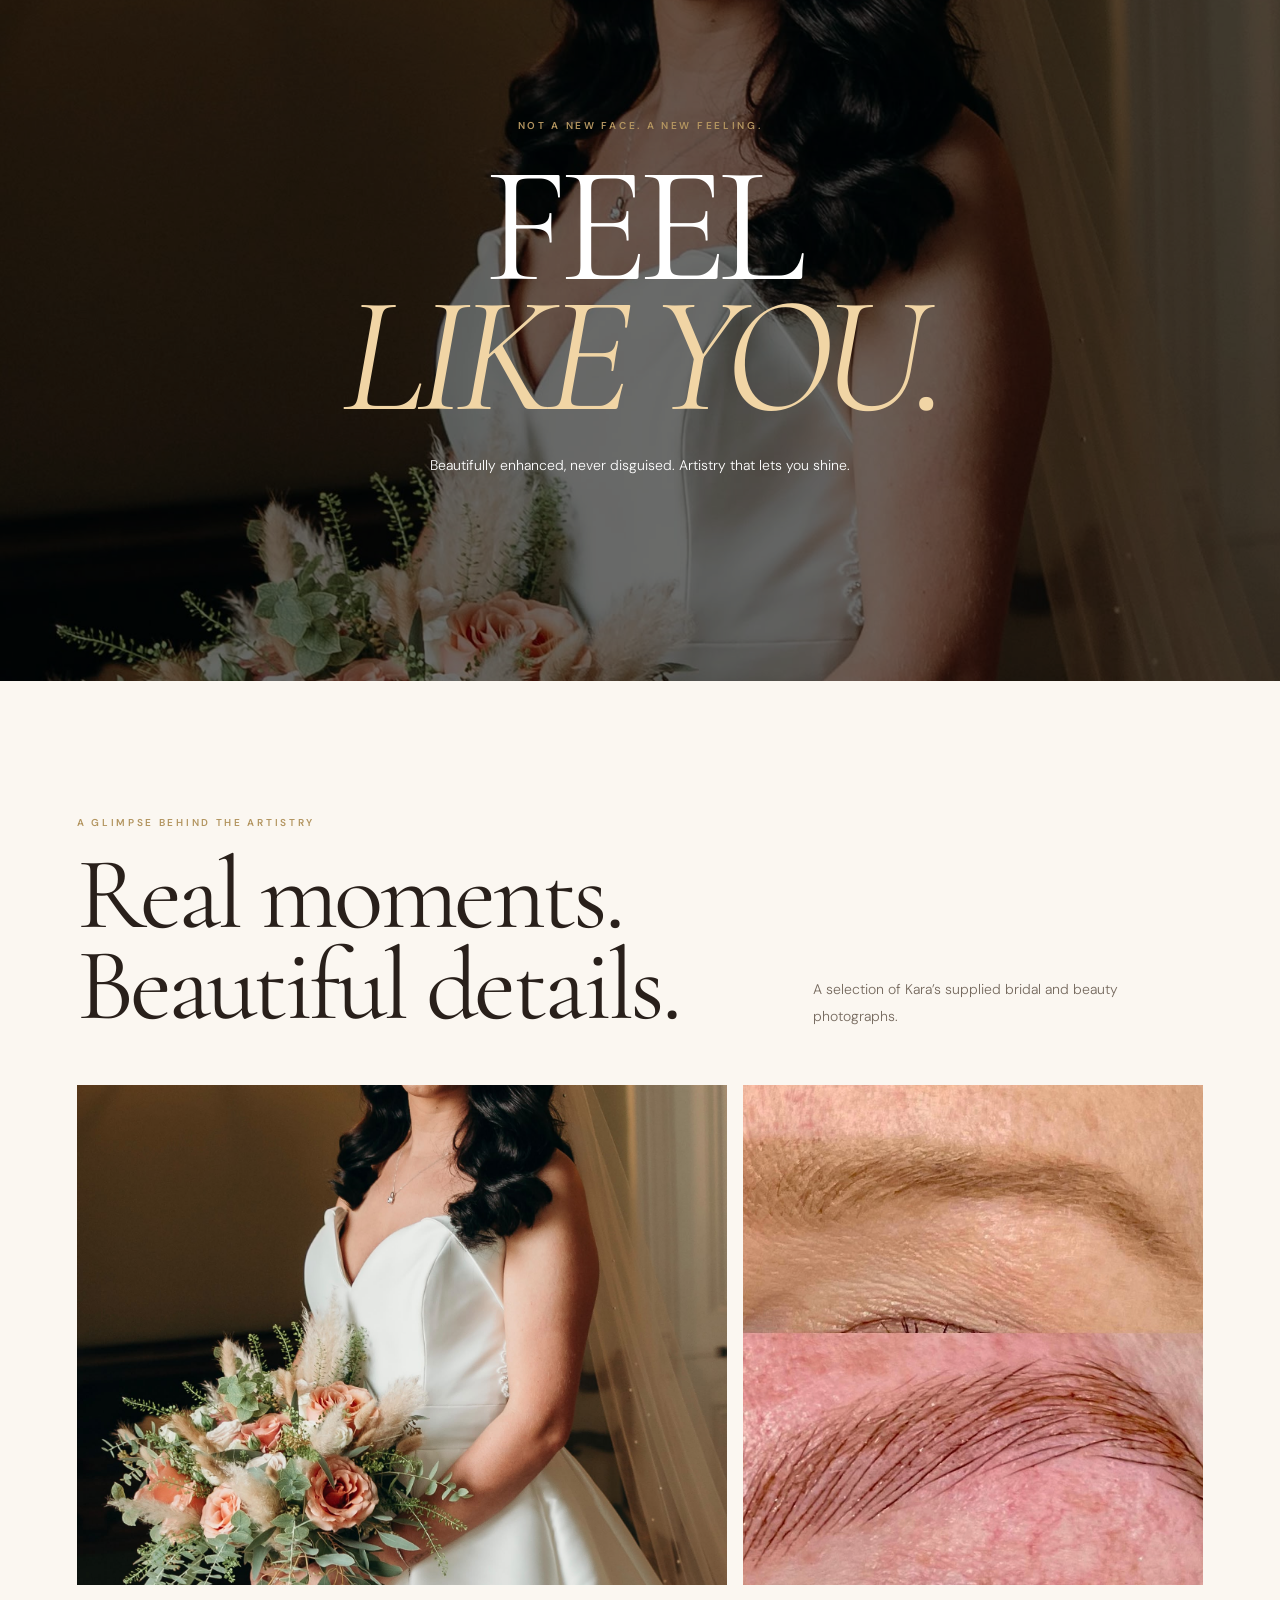
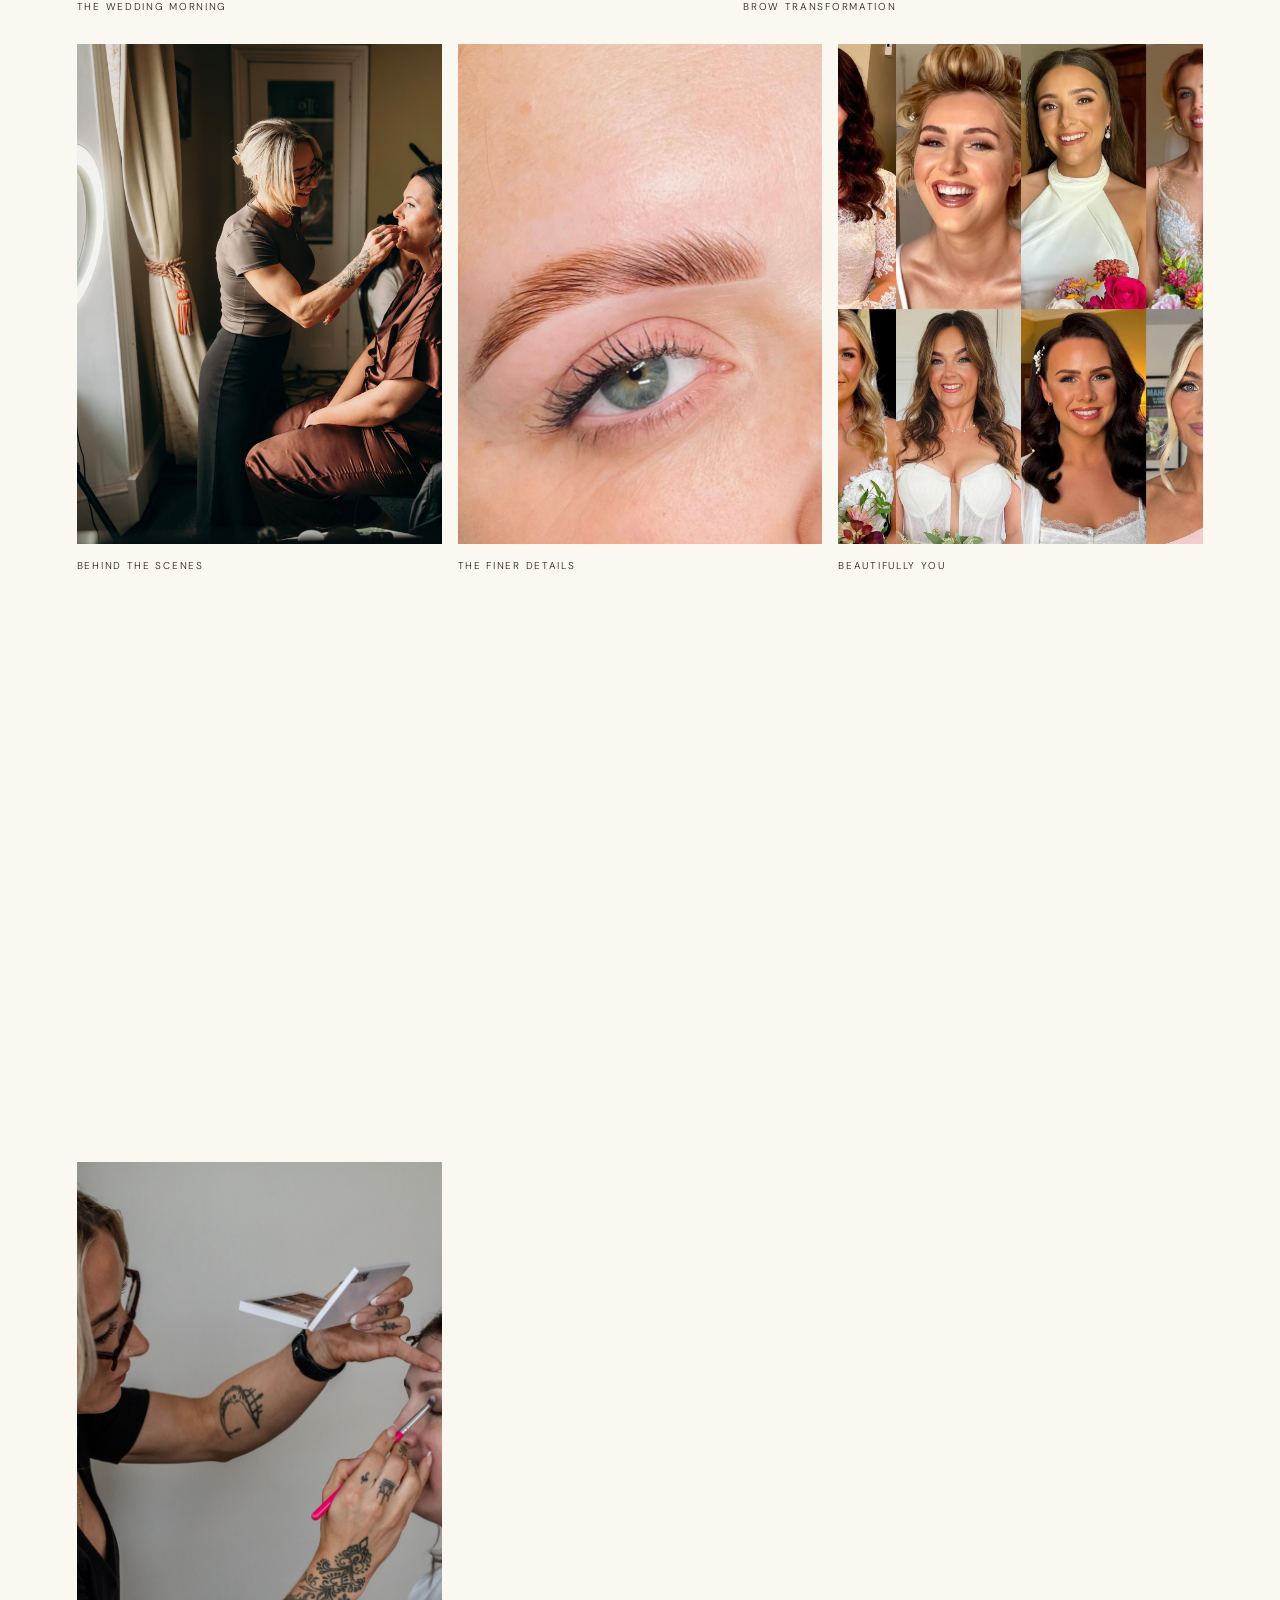
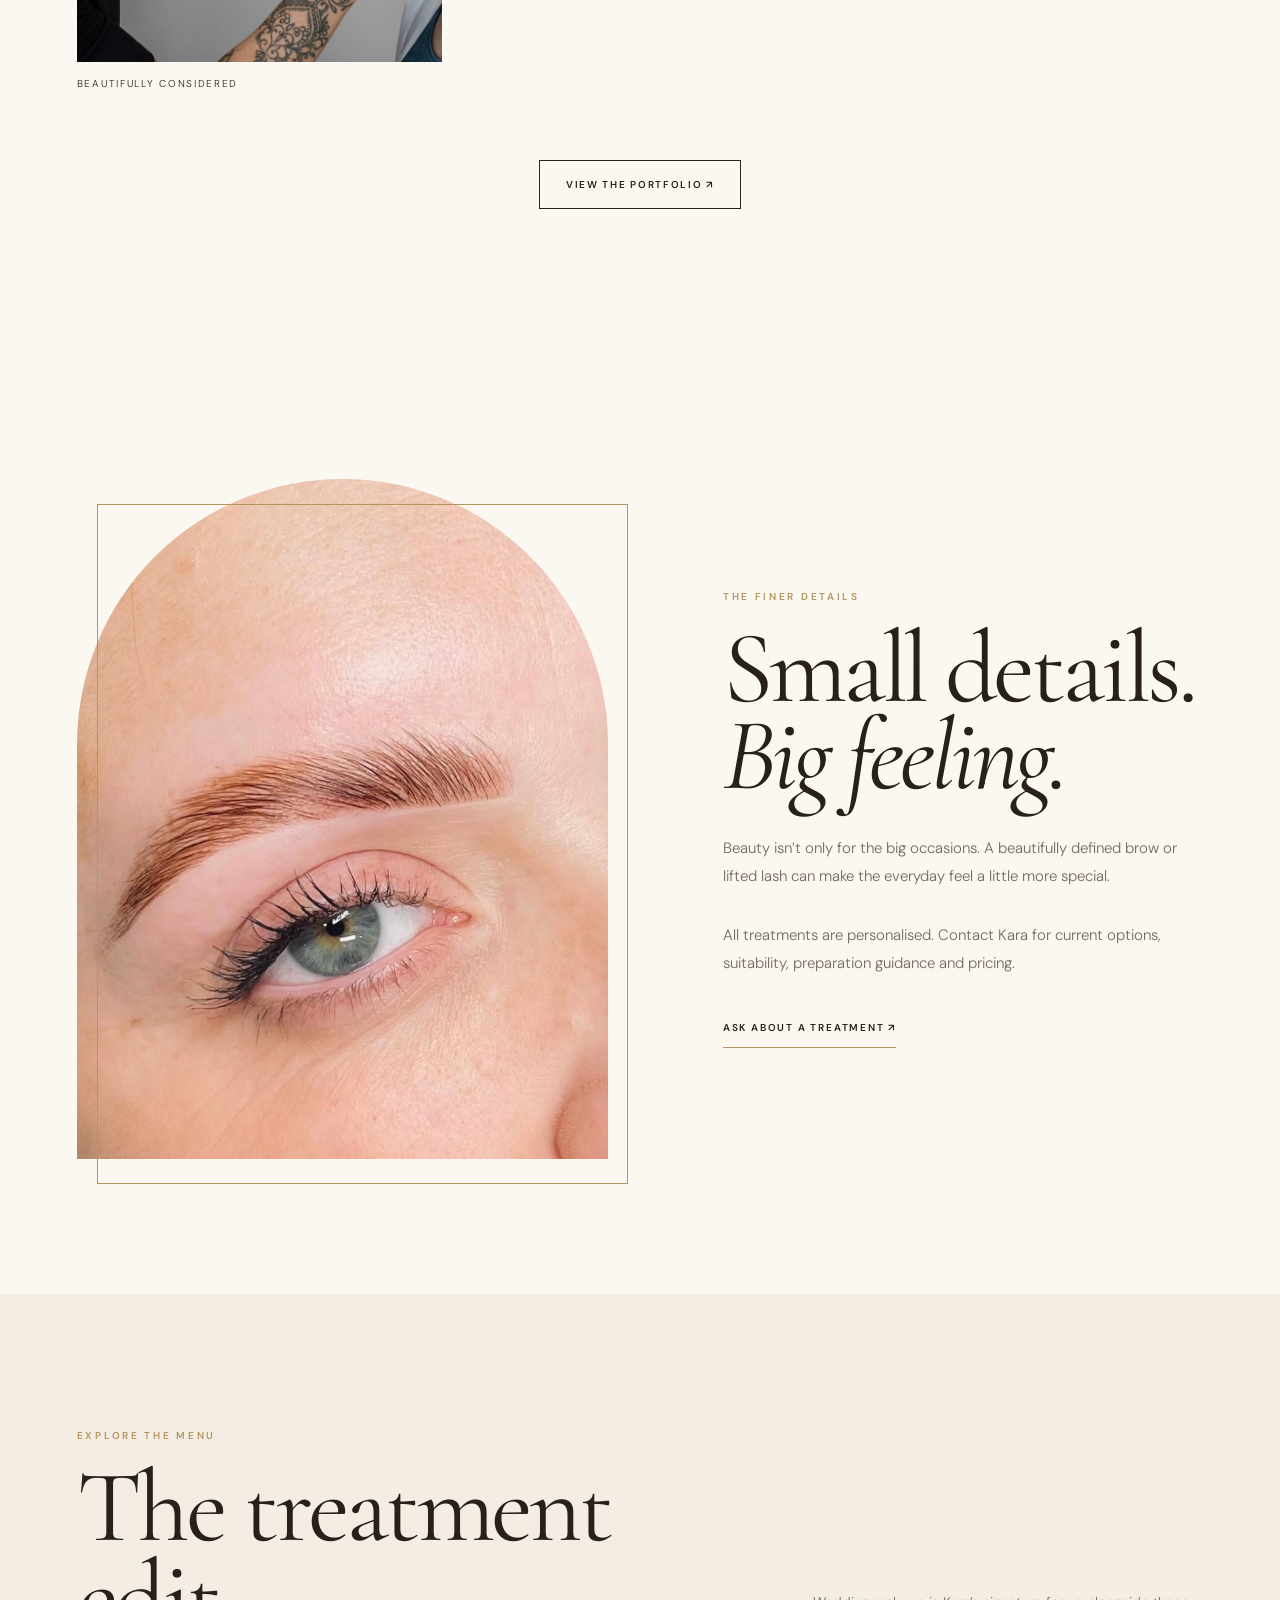
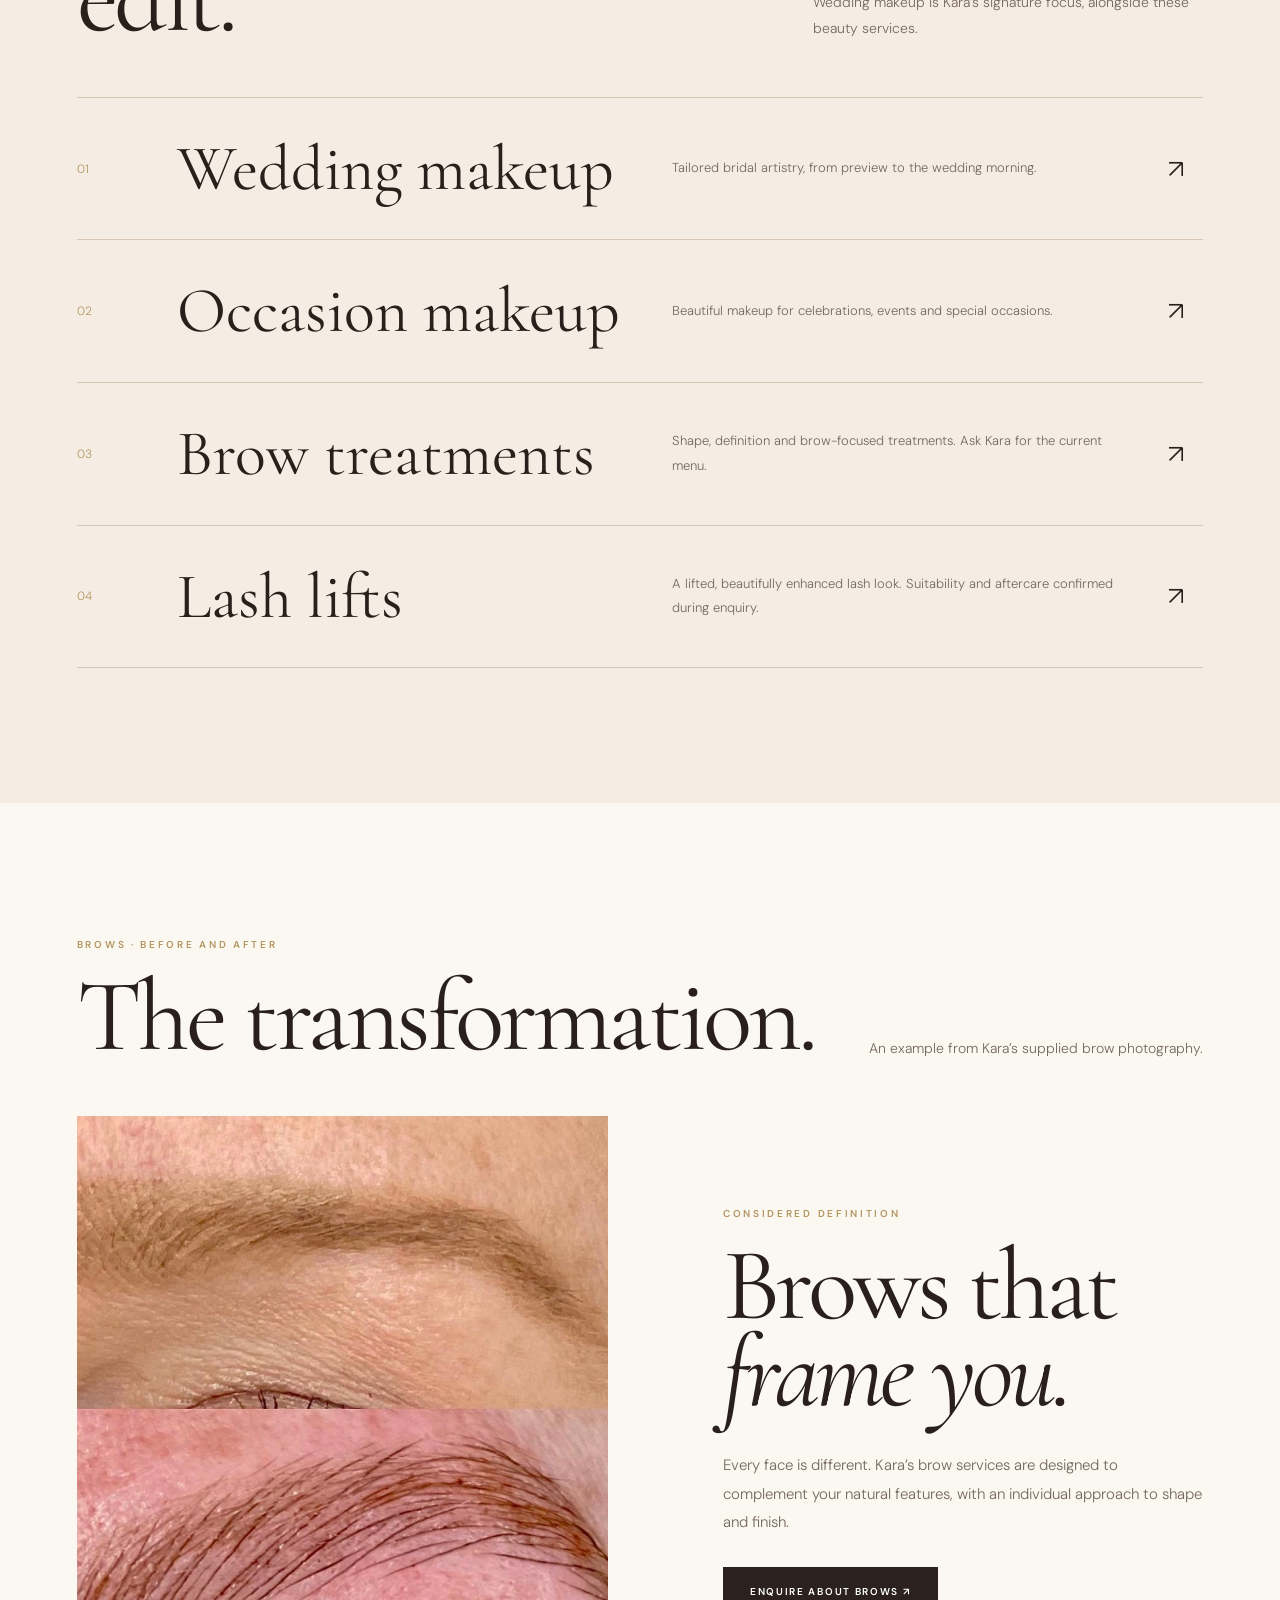
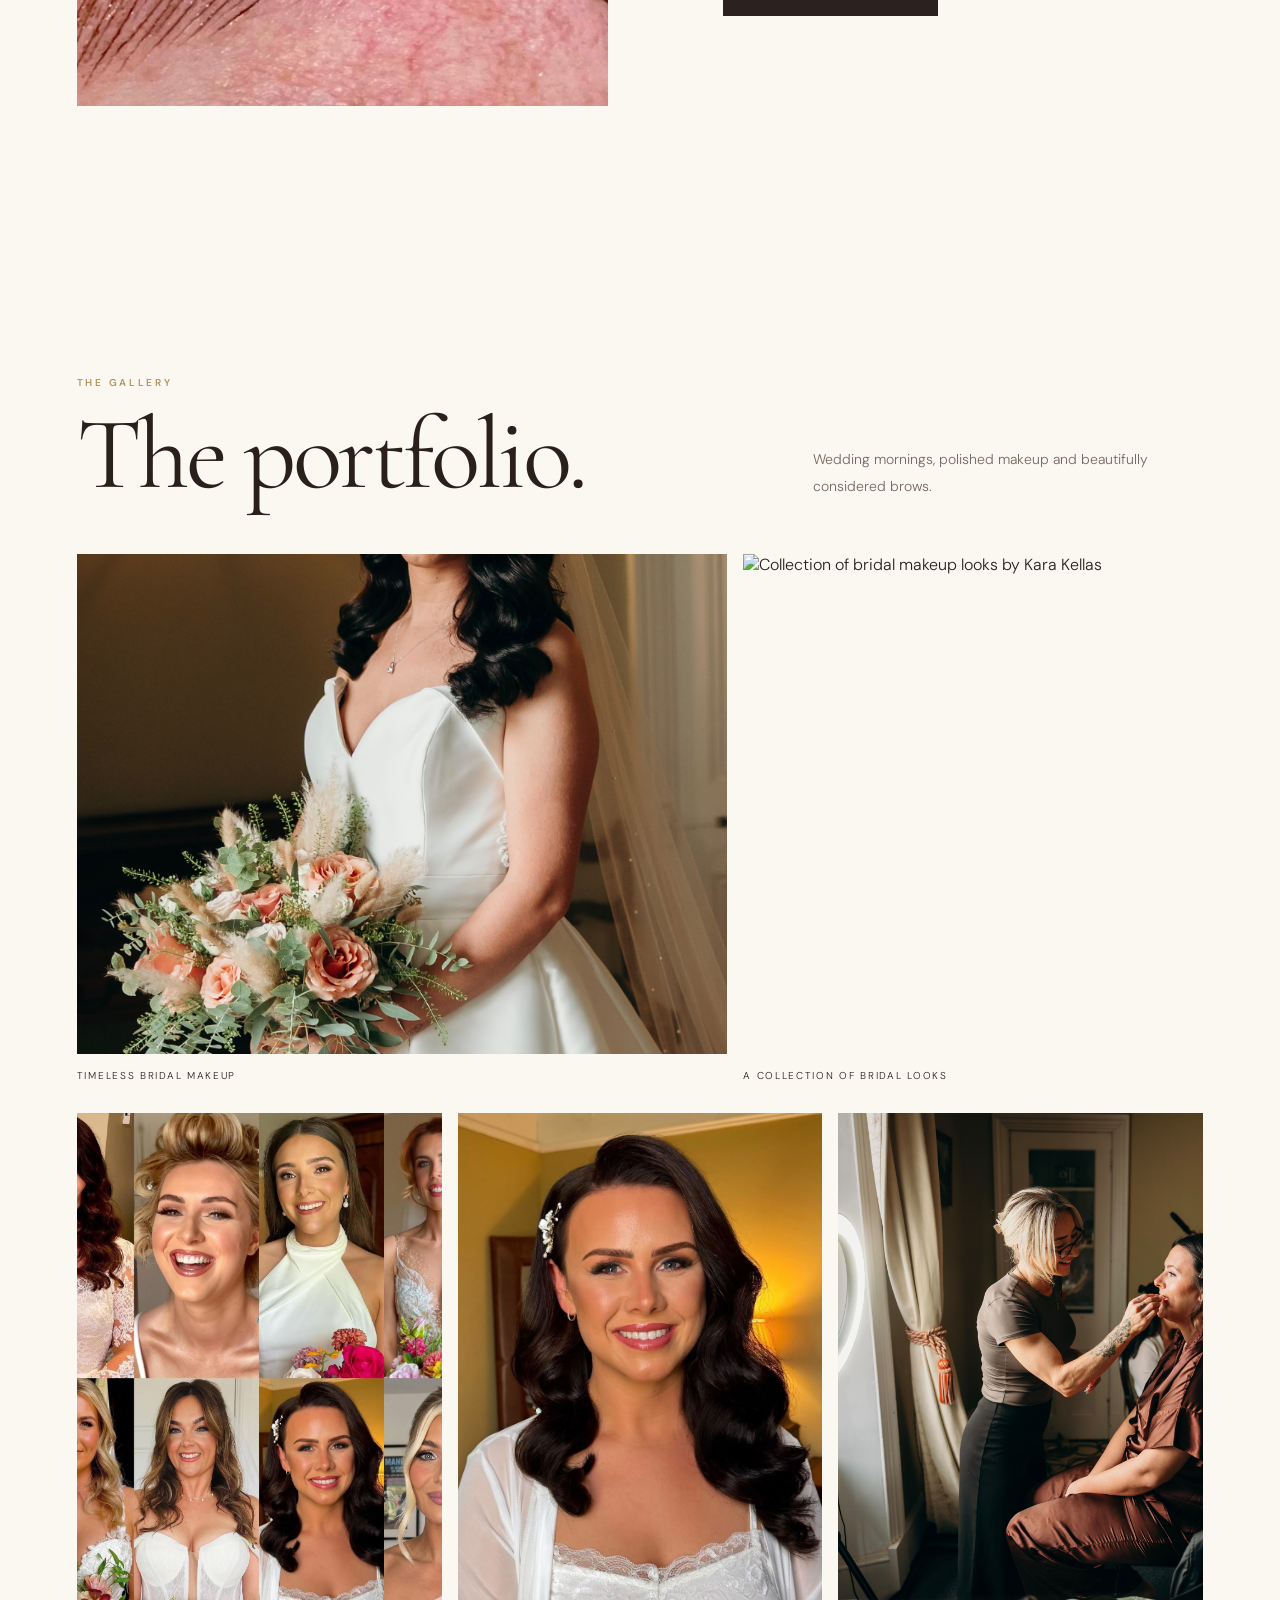
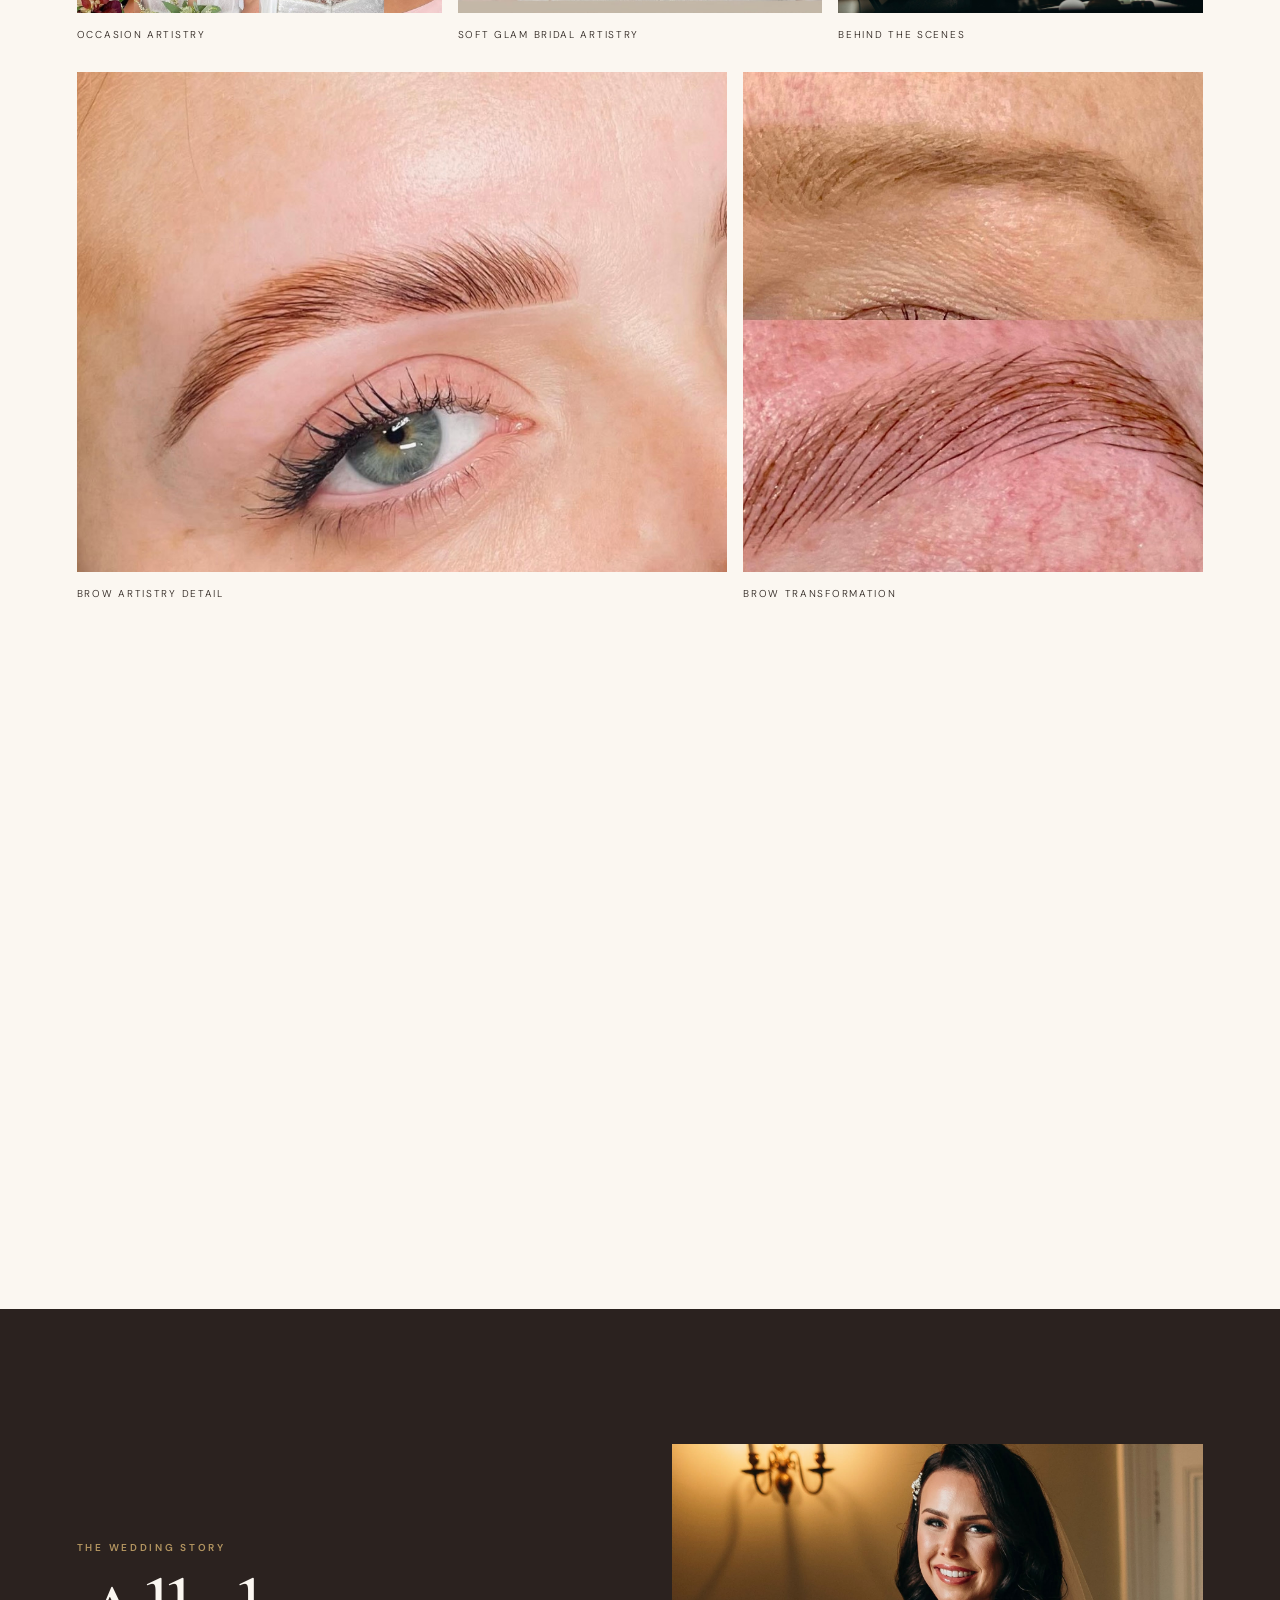
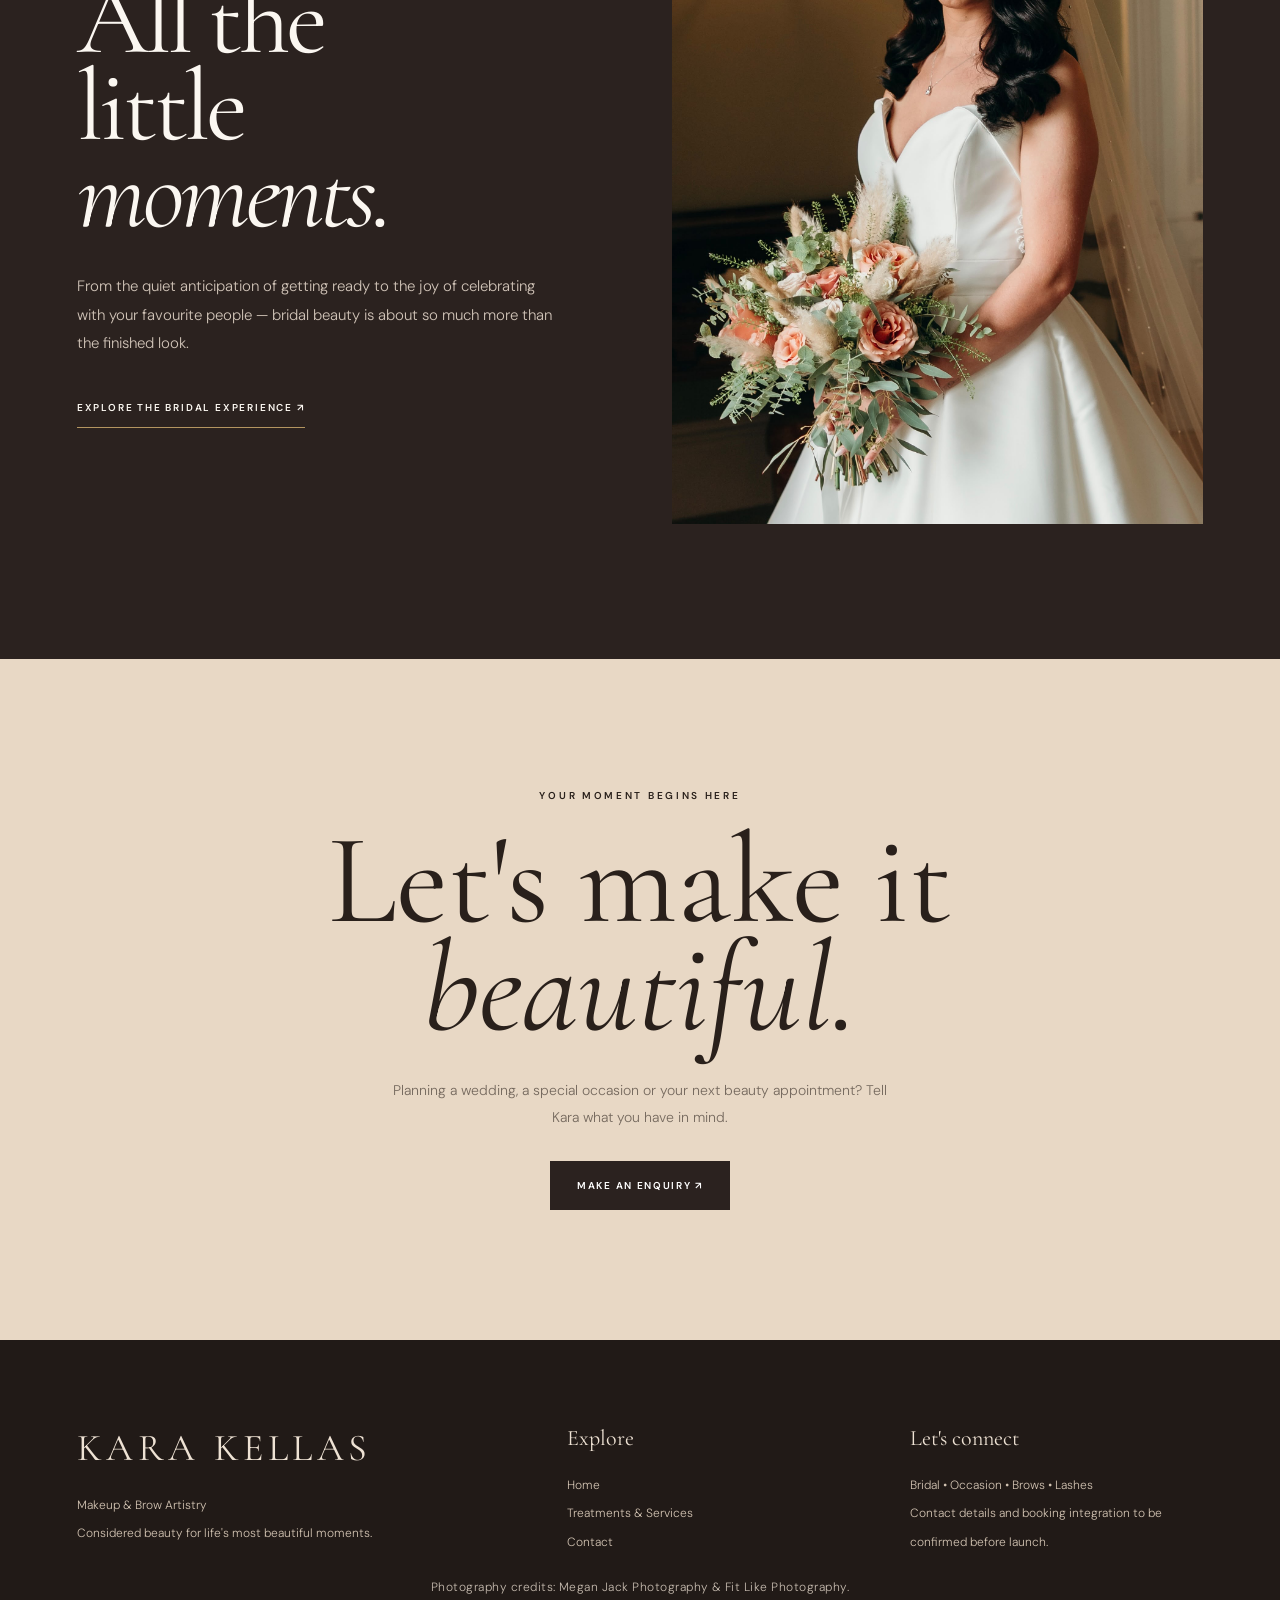
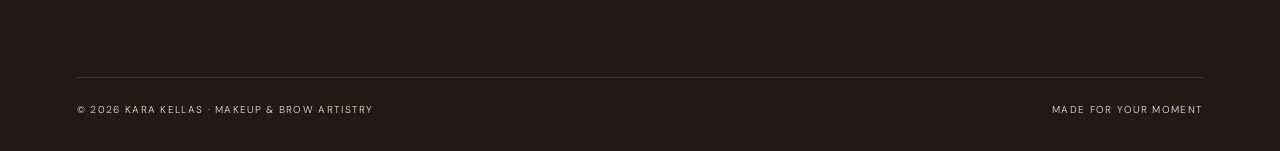
==== commit 4326c485: "Refactor index.html for improved structure and readability; update content and images for enhanced u" ====
--- a/index.html
+++ b/index.html
@@ -1,3 +1,787 @@
 <!DOCTYPE html>
-
-<html lang="en-GB"><head><meta charset="utf-8"/><meta content="width=device-width,initial-scale=1" name="viewport"/><meta content="#f5ede3" name="theme-color"/><meta content="Kara Kellas — bridal makeup, occasion makeup, brows and lash lifts." name="description"/><title>Bridal Makeup &amp; Beauty | Kara Kellas</title><link href="styles.css" rel="stylesheet"/></head><body><header class="nav"><a aria-label="Kara Kellas home" class="brand" href="index.html"><img alt="Kara Kellas — Makeup &amp; Brow Artistry" class="header-logo" src="assets/kara-header-logo.jpg"/></a><button aria-controls="nav-links" aria-expanded="false" class="mobile-toggle">MENU ☰</button><nav aria-label="Main navigation" class="nav-links" id="nav-links"><a class="active" href="index.html">Home</a><a href="services.html">Treatments &amp; Services</a><a class="nav-button" href="contact.html">Contact</a></nav></header><main><section class="hero"><div class="hero-copy"><div class="eyebrow gold">Kara Kellas · Makeup &amp; Brow Artistry</div><h1>For your<br/><em>beautiful</em><br/>moments.</h1><p>Luxury bridal makeup, beautifully considered. Plus occasion artistry, brows, lash lifts — always tailored to you.</p><div class="hero-actions"><a class="button" href="services.html#bridal">Explore bridal ↗</a><a class="button outline" href="services.html#treatments">All treatments</a></div></div><div class="hero-image"><img alt="Bride with elegant bridal makeup and bouquet" class="" loading="eager" src="assets/new-portrait.jpg"/><div class="hero-stamp">A little magic in every detail</div><div class="vertical-label">Scroll to discover ↓</div></div></section><div class="ticker"><div class="ticker-track"><span>BRIDAL ARTISTRY ✦ YOUR DAY ✦ YOUR BEAUTY ✦ KARA KELLAS ✦</span><span>BRIDAL ARTISTRY ✦ YOUR DAY ✦ YOUR BEAUTY ✦ KARA KELLAS ✦</span></div></div><section class="section"><div class="container split"><div class="split-image arch reveal"><img alt="Bridal makeup by Kara Kellas" class="" loading="lazy" src="assets/bridal-dark.jpg"/><div class="image-frame"></div></div><div class="split-content reveal"><div class="eyebrow gold">A signature bridal experience</div><h2>The morning.<br/>The magic.<br/><em>The moment.</em></h2><p>Your wedding makeup should feel as unforgettable as the day itself. From your bridal preview to the final finishing touch, every detail is created around you.</p><a class="textlink" href="services.html#bridal">Discover wedding makeup ↗</a></div></div></section><section class="section cream"><div class="container"><div class="section-head reveal"><div><div class="eyebrow gold">Discover the artistry</div><h2>Beauty, in every form.</h2></div><p>Bridal makeup is at the heart of Kara’s work, with beautiful treatments for every other moment too.</p></div><div class="cards"><a class="photo-card reveal" href="services.html#bridal"><img alt="Bride with professional bridal makeup" class="" loading="lazy" src="assets/new-portrait.jpg"/><div class="photo-card-content"><div class="eyebrow gold">01 · The signature</div><h3>Wedding<br/>makeup</h3><p>Beautifully tailored to your day.</p><span class="textlink">Explore bridal ↗</span></div></a><a class="photo-card reveal" href="services.html#treatments"><img alt="Bridal makeup by Kara Kellas" class="" loading="lazy" src="assets/bridal-dark.jpg"/><div class="photo-card-content"><div class="eyebrow gold">02 · The celebration</div><h3>Occasion<br/>makeup</h3><p>Effortless beauty for the moments worth celebrating.</p><span class="textlink">Discover makeup ↗</span></div></a><a class="photo-card reveal" href="services.html#treatments"><img alt="Detailed brow and lash result" class="" loading="lazy" src="assets/brow-detail.jpg"/><div class="photo-card-content"><div class="eyebrow gold">03 · The details</div><h3>Brows, lashes<br/>Brows &amp; lashes</h3><p>Thoughtful definition and beautifully finished details.</p><span class="textlink">Explore treatments ↗</span></div></a></div></div></section><section class="cinema"><img alt="Bride with elegant bridal makeup and bouquet" class="" loading="lazy" src="assets/new-portrait.jpg"/><div class="cinema-content reveal"><div class="eyebrow gold">Not a new face. A new feeling.</div><h2>FEEL<br/><em>LIKE YOU.</em></h2><p>Beautifully enhanced, never disguised. Artistry that lets you shine.</p></div></section><section class="section"><div class="container"><div class="section-head reveal"><div><div class="eyebrow gold">A glimpse behind the artistry</div><h2>Real moments.<br/>Beautiful details.</h2></div><p>A selection of Kara’s supplied bridal and beauty photographs.</p></div><div class="gallery-grid"><figure class="reveal"><img alt="Bride on her wedding day" class="" loading="lazy" src="assets/new-portrait.jpg"/><figcaption>The wedding morning</figcaption></figure><figure class="reveal"><img alt="Brow before and after transformation" class="" loading="lazy" src="assets/brow-transformation.jpg"/><figcaption>Brow transformation</figcaption></figure><figure class="reveal"><img alt="Kara applying makeup during bridal preparations" class="" loading="lazy" src="assets/new-action.jpg"/><figcaption>Behind the scenes</figcaption></figure><figure class="reveal"><img alt="Detailed brow treatment result" class="" loading="lazy" src="assets/brow-detail.jpg"/><figcaption>The finer details</figcaption></figure><figure class="reveal"><img alt="Bridal makeup by Kara Kellas" class="" loading="lazy" src="assets/bridal-dark.jpg"/><figcaption>Bridal beauty</figcaption></figure><figure class="reveal"><img alt="Kara applying bridal makeup in black and white" loading="lazy" src="assets/new-bw.jpg"/><figcaption>The finishing touches</figcaption></figure><figure class="reveal"><img alt="Kara working with a bride during wedding preparations" loading="lazy" src="assets/new-action2.jpg"/><figcaption>Behind the artistry</figcaption></figure><figure class="reveal"><img alt="Close-up of bridal makeup application" loading="lazy" src="assets/new-detail.jpg"/><figcaption>Beautifully considered</figcaption></figure></div><div style="text-align:center;margin-top:55px"><a class="button outline" href="index.html#portfolio">View the portfolio ↗</a></div></div></section><section class="section" id="treatments"><div class="container split"><div class="split-image arch reveal"><img alt="Defined brow and lashes in close-up" class="" loading="lazy" src="assets/brow-detail.jpg"/><div class="image-frame"></div></div><div class="split-content reveal"><div class="eyebrow gold">The finer details</div><h2>Small details.<br/><em>Big feeling.</em></h2><p>Beauty isn’t only for the big occasions. A beautifully defined brow or lifted lash can make the everyday feel a little more special.</p><p>All treatments are personalised. Contact Kara for current options, suitability, preparation guidance and pricing.</p><a class="textlink" href="contact.html">Ask about a treatment ↗</a></div></div></section><section class="section cream"><div class="container"><div class="section-head reveal"><div><div class="eyebrow gold">Explore the menu</div><h2>The treatment edit.</h2></div><p>Wedding makeup is Kara’s signature focus, alongside these beauty services.</p></div><div class="service-list"><a class="service-item reveal" href="services.html#bridal"><span class="number">01</span><h3>Wedding makeup</h3><p>Tailored bridal artistry, from preview to the wedding morning.</p><span class="arrow">↗</span></a><a class="service-item reveal" href="contact.html?service=Occasion%20makeup"><span class="number">02</span><h3>Occasion makeup</h3><p>Beautiful makeup for celebrations, events and special occasions.</p><span class="arrow">↗</span></a><a class="service-item reveal" href="contact.html?service=Brows"><span class="number">03</span><h3>Brow treatments</h3><p>Shape, definition and brow-focused treatments. Ask Kara for the current menu.</p><span class="arrow">↗</span></a><a class="service-item reveal" href="contact.html?service=Lash%20lift"><span class="number">04</span><h3>Lash lifts</h3><p>A lifted, beautifully enhanced lash look. Suitability and aftercare confirmed during enquiry.</p><span class="arrow">↗</span></a></div></div></section><section class="section"><div class="container"><div class="section-head reveal"><div><div class="eyebrow gold">Brows · Before and after</div><h2>The transformation.</h2></div><p>An example from Kara’s supplied brow photography.</p></div><div class="split"><div class="split-image reveal" style="height:590px"><img alt="Before and after photograph showing a brow transformation" class="" loading="lazy" src="assets/brow-transformation.jpg"/></div><div class="split-content reveal"><div class="eyebrow gold">Considered definition</div><h2>Brows that<br/><em>frame you.</em></h2><p>Every face is different. Kara’s brow services are designed to complement your natural features, with an individual approach to shape and finish.</p><a class="button" href="contact.html?service=Brows">Enquire about brows ↗</a></div></div></div></section><section class="section" id="portfolio"><div class="container"><div class="section-head reveal"><div><div class="eyebrow gold">The gallery</div><h2>The portfolio.</h2></div><p>Wedding mornings, polished makeup and beautifully considered brows.</p></div><div class="gallery-grid"><figure class="reveal"><img alt="Bride with elegant bridal makeup and bouquet" class="" loading="lazy" src="assets/new-portrait.jpg"/><figcaption>Timeless bridal makeup</figcaption></figure><figure class="reveal"><img alt="Collection of eight bridal makeup looks by Kara Kellas" loading="lazy" src="assets/bridal-looks-collection.jpg"/><figcaption>A collection of bridal looks</figcaption></figure><figure class="reveal"><img alt="The wedding morning" class="" loading="lazy" src="assets/new-portrait.jpg"/><figcaption>The wedding morning</figcaption></figure><figure class="reveal"><img alt="Bridal makeup by Kara Kellas" class="" loading="lazy" src="assets/bridal-dark.jpg"/><figcaption>Soft glam bridal artistry</figcaption></figure><figure class="reveal"><img alt="Kara applying makeup during bridal preparations" class="" loading="lazy" src="assets/new-action.jpg"/><figcaption>Behind the scenes</figcaption></figure><figure class="reveal"><img alt="Brow artistry detail" class="" loading="lazy" src="assets/brow-detail.jpg"/><figcaption>Brow artistry detail</figcaption></figure><figure class="reveal"><img alt="Brow transformation" class="" loading="lazy" src="assets/brow-transformation.jpg"/><figcaption>Brow transformation</figcaption></figure><figure class="reveal"><img alt="Kara applying bridal makeup in black and white" loading="lazy" src="assets/new-bw.jpg"/><figcaption>The finishing touches</figcaption></figure><figure class="reveal"><img alt="Kara working with a bride during wedding preparations" loading="lazy" src="assets/new-action2.jpg"/><figcaption>Behind the artistry</figcaption></figure><figure class="reveal"><img alt="Close-up of bridal makeup application" loading="lazy" src="assets/new-detail.jpg"/><figcaption>Beautifully considered</figcaption></figure></div></div></section><section class="section dark"><div class="container split reverse"><div class="split-content reveal"><div class="eyebrow gold">The wedding story</div><h2>All the<br/>little <em>moments.</em></h2><p>From the quiet anticipation of getting ready to the joy of celebrating with your favourite people — bridal beauty is about so much more than the finished look.</p><a class="textlink" href="services.html#bridal">Explore the bridal experience ↗</a></div><div class="split-image reveal"><img alt="Bride in wedding dress holding bouquet" class="" loading="lazy" src="assets/new-portrait.jpg"/></div></div></section><section class="cta"><div class="container reveal"><div class="eyebrow">Your moment begins here</div><h2>Let's make it<br/><em>beautiful.</em></h2><p>Planning a wedding, a special occasion or your next beauty appointment? Tell Kara what you have in mind.</p><a class="button" href="contact.html">Make an enquiry ↗</a></div></section></main><footer class="site-footer"><div class="container"><div class="footer-grid"><div><h3 style="font-size:38px;letter-spacing:.12em">KARA KELLAS</h3><p>Makeup &amp; Brow Artistry</p><p>Considered beauty for life's most beautiful moments.</p></div><div><h3>Explore</h3><a href="index.html">Home</a><a href="services.html">Treatments &amp; Services</a><a href="contact.html">Contact</a></div><div><h3>Let's connect</h3><p>Bridal • Occasion • Brows • Lashes • </p><p>Contact details and booking integration to be confirmed before launch.</p></div></div><div class="photo-credits">Photography credits: Megan Jack Photography &amp; Fit Like Photography.</div><div class="footer-bottom"><span>© <span id="year">2026</span> KARA KELLAS · MAKEUP &amp; BROW ARTISTRY</span><span>MADE FOR YOUR MOMENT</span></div></div></footer><script defer="" src="script.js"></script></body></html>+<html lang="en-GB">
+
+<head>
+  <meta charset="utf-8" />
+  <meta name="viewport" content="width=device-width, initial-scale=1" />
+  <meta name="theme-color" content="#f5ede3" />
+  <meta name="description" content="Kara Kellas — bridal makeup, occasion makeup, brows and lash lifts." />
+  <title>Bridal Makeup &amp; Beauty | Kara Kellas</title>
+  <link href="styles.css" rel="stylesheet" />
+</head>
+
+<body>
+
+  <!-- NAVIGATION -->
+  <header class="nav">
+    <a aria-label="Kara Kellas home" class="brand" href="index.html">
+      <img
+        alt="Kara Kellas — Makeup &amp; Brow Artistry"
+        class="header-logo"
+        src="assets/kara-header-logo.jpg"
+      />
+    </a>
+
+    <button aria-controls="nav-links" aria-expanded="false" class="mobile-toggle">
+      MENU ☰
+    </button>
+
+    <nav aria-label="Main navigation" class="nav-links" id="nav-links">
+      <a class="active" href="index.html">Home</a>
+      <a href="services.html">Treatments &amp; Services</a>
+      <a class="nav-button" href="contact.html">Contact</a>
+    </nav>
+  </header>
+
+  <main>
+
+    <!-- HERO -->
+    <section class="hero">
+
+      <div class="hero-copy">
+        <div class="eyebrow gold">
+          Kara Kellas · Makeup &amp; Brow Artistry
+        </div>
+
+        <h1>
+          For your<br />
+          <em>beautiful</em><br />
+          moments.
+        </h1>
+
+        <p>
+          Luxury bridal makeup, beautifully considered.
+          Plus occasion artistry, brows, lash lifts —
+          always tailored to you.
+        </p>
+
+        <div class="hero-actions">
+          <a class="button" href="services.html#bridal">
+            Explore bridal ↗
+          </a>
+
+          <a class="button outline" href="services.html#treatments">
+            All treatments
+          </a>
+        </div>
+      </div>
+
+      <div class="hero-image">
+        <img
+          alt="Bride with elegant bridal makeup and bouquet"
+          loading="eager"
+          src="assets/new-portrait.jpg"
+        />
+
+        <div class="hero-stamp">
+          A little magic in every detail
+        </div>
+
+        <div class="vertical-label">
+          Scroll to discover ↓
+        </div>
+      </div>
+
+    </section>
+
+    <!-- TICKER -->
+    <div class="ticker">
+      <div class="ticker-track">
+        <span>
+          BRIDAL ARTISTRY ✦ YOUR DAY ✦ YOUR BEAUTY ✦ KARA KELLAS ✦
+        </span>
+        <span>
+          BRIDAL ARTISTRY ✦ YOUR DAY ✦ YOUR BEAUTY ✦ KARA KELLAS ✦
+        </span>
+      </div>
+    </div>
+
+    <!-- BRIDAL EXPERIENCE -->
+    <section class="section">
+      <div class="container split">
+
+        <div class="split-image arch reveal">
+          <img
+            alt="Bridal makeup by Kara Kellas"
+            loading="lazy"
+            src="assets/bridal-dark.jpg"
+          />
+          <div class="image-frame"></div>
+        </div>
+
+        <div class="split-content reveal">
+          <div class="eyebrow gold">
+            A signature bridal experience
+          </div>
+
+          <h2>
+            The morning.<br />
+            The magic.<br />
+            <em>The moment.</em>
+          </h2>
+
+          <p>
+            Your wedding makeup should feel as unforgettable
+            as the day itself. From your bridal preview to
+            the final finishing touch, every detail is
+            created around you.
+          </p>
+
+          <a class="textlink" href="services.html#bridal">
+            Discover wedding makeup ↗
+          </a>
+        </div>
+
+      </div>
+    </section>
+
+    <!-- SERVICES CARDS -->
+    <section class="section cream">
+      <div class="container">
+
+        <div class="section-head reveal">
+          <div>
+            <div class="eyebrow gold">
+              Discover the artistry
+            </div>
+            <h2>Beauty, in every form.</h2>
+          </div>
+
+          <p>
+            Bridal makeup is at the heart of Kara’s work,
+            with beautiful treatments for every other
+            moment too.
+          </p>
+        </div>
+
+        <div class="cards">
+
+          <!-- WEDDING MAKEUP -->
+          <a class="photo-card reveal" href="services.html#bridal">
+            <img
+              alt="Bride with professional bridal makeup"
+              loading="lazy"
+              src="assets/new-portrait.jpg"
+            />
+
+            <div class="photo-card-content">
+              <div class="eyebrow gold">
+                01 · The signature
+              </div>
+
+              <h3>
+                Wedding<br />
+                makeup
+              </h3>
+
+              <p>Beautifully tailored to your day.</p>
+
+              <span class="textlink">
+                Explore bridal ↗
+              </span>
+            </div>
+          </a>
+
+          <!-- OCCASION MAKEUP -->
+          <a class="photo-card reveal" href="services.html#treatments">
+            <img
+              alt="Beautiful makeup artistry by Kara Kellas"
+              loading="lazy"
+              src="assets/kara-new-09.jpg"
+            />
+
+            <div class="photo-card-content">
+              <div class="eyebrow gold">
+                02 · The celebration
+              </div>
+
+              <h3>
+                Occasion<br />
+                makeup
+              </h3>
+
+              <p>
+                Effortless beauty for the moments
+                worth celebrating.
+              </p>
+
+              <span class="textlink">
+                Discover makeup ↗
+              </span>
+            </div>
+          </a>
+
+          <!-- BROWS AND LASHES -->
+          <a class="photo-card reveal" href="services.html#treatments">
+            <img
+              alt="Detailed brow and lash result"
+              loading="lazy"
+              src="assets/brow-detail.jpg"
+            />
+
+            <div class="photo-card-content">
+              <div class="eyebrow gold">
+                03 · The details
+              </div>
+
+              <h3>
+                Brows &amp;<br />
+                lashes
+              </h3>
+
+              <p>
+                Thoughtful definition and beautifully
+                finished details.
+              </p>
+
+              <span class="textlink">
+                Explore treatments ↗
+              </span>
+            </div>
+          </a>
+
+        </div>
+      </div>
+    </section>
+
+    <!-- CINEMATIC IMAGE -->
+    <section class="cinema">
+
+      <img
+        alt="Bride with elegant bridal makeup and bouquet"
+        loading="lazy"
+        src="assets/new-portrait.jpg"
+      />
+
+      <div class="cinema-content reveal">
+        <div class="eyebrow gold">
+          Not a new face. A new feeling.
+        </div>
+
+        <h2>
+          FEEL<br />
+          <em>LIKE YOU.</em>
+        </h2>
+
+        <p>
+          Beautifully enhanced, never disguised.
+          Artistry that lets you shine.
+        </p>
+      </div>
+
+    </section>
+
+    <!-- REAL MOMENTS GALLERY -->
+    <section class="section">
+      <div class="container">
+
+        <div class="section-head reveal">
+          <div>
+            <div class="eyebrow gold">
+              A glimpse behind the artistry
+            </div>
+
+            <h2>
+              Real moments.<br />
+              Beautiful details.
+            </h2>
+          </div>
+
+          <p>
+            A selection of Kara’s supplied bridal
+            and beauty photographs.
+          </p>
+        </div>
+
+        <div class="gallery-grid">
+
+          <figure class="reveal">
+            <img
+              alt="Bride on her wedding day"
+              loading="lazy"
+              src="assets/new-portrait.jpg"
+            />
+            <figcaption>The wedding morning</figcaption>
+          </figure>
+
+          <figure class="reveal">
+            <img
+              alt="Brow before and after transformation"
+              loading="lazy"
+              src="assets/brow-transformation.jpg"
+            />
+            <figcaption>Brow transformation</figcaption>
+          </figure>
+
+          <figure class="reveal">
+            <img
+              alt="Kara applying makeup during bridal preparations"
+              loading="lazy"
+              src="assets/new-action.jpg"
+            />
+            <figcaption>Behind the scenes</figcaption>
+          </figure>
+
+          <figure class="reveal">
+            <img
+              alt="Detailed brow treatment result"
+              loading="lazy"
+              src="assets/brow-detail.jpg"
+            />
+            <figcaption>The finer details</figcaption>
+          </figure>
+
+          <!-- NEW IMAGE -->
+          <figure class="reveal">
+            <img
+              alt="Makeup artistry by Kara Kellas"
+              loading="lazy"
+              src="assets/kara-new-09.jpg"
+            />
+            <figcaption>Beautifully you</figcaption>
+          </figure>
+
+          <figure class="reveal">
+            <img
+              alt="Kara applying bridal makeup in black and white"
+              loading="lazy"
+              src="assets/new-bw.jpg"
+            />
+            <figcaption>The finishing touches</figcaption>
+          </figure>
+
+          <figure class="reveal">
+            <img
+              alt="Kara working with a bride during wedding preparations"
+              loading="lazy"
+              src="assets/new-action2.jpg"
+            />
+            <figcaption>Behind the artistry</figcaption>
+          </figure>
+
+          <figure class="reveal">
+            <img
+              alt="Close-up of bridal makeup application"
+              loading="lazy"
+              src="assets/new-detail.jpg"
+            />
+            <figcaption>Beautifully considered</figcaption>
+          </figure>
+
+        </div>
+
+        <div style="text-align:center;margin-top:55px">
+          <a class="button outline" href="#portfolio">
+            View the portfolio ↗
+          </a>
+        </div>
+
+      </div>
+    </section>
+
+    <!-- BROW AND LASH INTRODUCTION -->
+    <section class="section" id="treatments">
+      <div class="container split">
+
+        <div class="split-image arch reveal">
+          <img
+            alt="Defined brow and lashes in close-up"
+            loading="lazy"
+            src="assets/brow-detail.jpg"
+          />
+          <div class="image-frame"></div>
+        </div>
+
+        <div class="split-content reveal">
+          <div class="eyebrow gold">
+            The finer details
+          </div>
+
+          <h2>
+            Small details.<br />
+            <em>Big feeling.</em>
+          </h2>
+
+          <p>
+            Beauty isn’t only for the big occasions.
+            A beautifully defined brow or lifted lash
+            can make the everyday feel a little more special.
+          </p>
+
+          <p>
+            All treatments are personalised.
+            Contact Kara for current options,
+            suitability, preparation guidance and pricing.
+          </p>
+
+          <a class="textlink" href="contact.html">
+            Ask about a treatment ↗
+          </a>
+        </div>
+
+      </div>
+    </section>
+
+    <!-- TREATMENT MENU -->
+    <section class="section cream">
+      <div class="container">
+
+        <div class="section-head reveal">
+          <div>
+            <div class="eyebrow gold">
+              Explore the menu
+            </div>
+
+            <h2>The treatment edit.</h2>
+          </div>
+
+          <p>
+            Wedding makeup is Kara’s signature focus,
+            alongside these beauty services.
+          </p>
+        </div>
+
+        <div class="service-list">
+
+          <a class="service-item reveal" href="services.html#bridal">
+            <span class="number">01</span>
+            <h3>Wedding makeup</h3>
+            <p>
+              Tailored bridal artistry, from preview
+              to the wedding morning.
+            </p>
+            <span class="arrow">↗</span>
+          </a>
+
+          <a class="service-item reveal" href="contact.html?service=Occasion%20makeup">
+            <span class="number">02</span>
+            <h3>Occasion makeup</h3>
+            <p>
+              Beautiful makeup for celebrations,
+              events and special occasions.
+            </p>
+            <span class="arrow">↗</span>
+          </a>
+
+          <a class="service-item reveal" href="contact.html?service=Brows">
+            <span class="number">03</span>
+            <h3>Brow treatments</h3>
+            <p>
+              Shape, definition and brow-focused treatments.
+              Ask Kara for the current menu.
+            </p>
+            <span class="arrow">↗</span>
+          </a>
+
+          <a class="service-item reveal" href="contact.html?service=Lash%20lift">
+            <span class="number">04</span>
+            <h3>Lash lifts</h3>
+            <p>
+              A lifted, beautifully enhanced lash look.
+              Suitability and aftercare confirmed during enquiry.
+            </p>
+            <span class="arrow">↗</span>
+          </a>
+
+        </div>
+      </div>
+    </section>
+
+    <!-- BROW TRANSFORMATION -->
+    <section class="section">
+      <div class="container">
+
+        <div class="section-head reveal">
+          <div>
+            <div class="eyebrow gold">
+              Brows · Before and after
+            </div>
+
+            <h2>The transformation.</h2>
+          </div>
+
+          <p>
+            An example from Kara’s supplied brow photography.
+          </p>
+        </div>
+
+        <div class="split">
+
+          <div class="split-image reveal" style="height:590px">
+            <img
+              alt="Before and after photograph showing a brow transformation"
+              loading="lazy"
+              src="assets/brow-transformation.jpg"
+            />
+          </div>
+
+          <div class="split-content reveal">
+            <div class="eyebrow gold">
+              Considered definition
+            </div>
+
+            <h2>
+              Brows that<br />
+              <em>frame you.</em>
+            </h2>
+
+            <p>
+              Every face is different. Kara’s brow services
+              are designed to complement your natural features,
+              with an individual approach to shape and finish.
+            </p>
+
+            <a class="button" href="contact.html?service=Brows">
+              Enquire about brows ↗
+            </a>
+          </div>
+
+        </div>
+      </div>
+    </section>
+
+    <!-- PORTFOLIO -->
+    <section class="section" id="portfolio">
+      <div class="container">
+
+        <div class="section-head reveal">
+          <div>
+            <div class="eyebrow gold">
+              The gallery
+            </div>
+
+            <h2>The portfolio.</h2>
+          </div>
+
+          <p>
+            Wedding mornings, polished makeup
+            and beautifully considered brows.
+          </p>
+        </div>
+
+        <div class="gallery-grid">
+
+          <figure class="reveal">
+            <img
+              alt="Bride with elegant bridal makeup and bouquet"
+              loading="lazy"
+              src="assets/new-portrait.jpg"
+            />
+            <figcaption>Timeless bridal makeup</figcaption>
+          </figure>
+
+          <figure class="reveal">
+            <img
+              alt="Collection of bridal makeup looks by Kara Kellas"
+              loading="lazy"
+              src="assets/bridal-looks-collection.jpg"
+            />
+            <figcaption>A collection of bridal looks</figcaption>
+          </figure>
+
+          <!-- NEW IMAGE -->
+          <figure class="reveal">
+            <img
+              alt="Makeup look created by Kara Kellas"
+              loading="lazy"
+              src="assets/kara-new-09.jpg"
+            />
+            <figcaption>Occasion artistry</figcaption>
+          </figure>
+
+          <figure class="reveal">
+            <img
+              alt="Bridal makeup by Kara Kellas"
+              loading="lazy"
+              src="assets/bridal-dark.jpg"
+            />
+            <figcaption>Soft glam bridal artistry</figcaption>
+          </figure>
+
+          <figure class="reveal">
+            <img
+              alt="Kara applying makeup during bridal preparations"
+              loading="lazy"
+              src="assets/new-action.jpg"
+            />
+            <figcaption>Behind the scenes</figcaption>
+          </figure>
+
+          <figure class="reveal">
+            <img
+              alt="Brow artistry detail"
+              loading="lazy"
+              src="assets/brow-detail.jpg"
+            />
+            <figcaption>Brow artistry detail</figcaption>
+          </figure>
+
+          <figure class="reveal">
+            <img
+              alt="Brow transformation"
+              loading="lazy"
+              src="assets/brow-transformation.jpg"
+            />
+            <figcaption>Brow transformation</figcaption>
+          </figure>
+
+          <figure class="reveal">
+            <img
+              alt="Kara applying bridal makeup in black and white"
+              loading="lazy"
+              src="assets/new-bw.jpg"
+            />
+            <figcaption>The finishing touches</figcaption>
+          </figure>
+
+          <figure class="reveal">
+            <img
+              alt="Kara working with a bride during wedding preparations"
+              loading="lazy"
+              src="assets/new-action2.jpg"
+            />
+            <figcaption>Behind the artistry</figcaption>
+          </figure>
+
+          <figure class="reveal">
+            <img
+              alt="Close-up of bridal makeup application"
+              loading="lazy"
+              src="assets/new-detail.jpg"
+            />
+            <figcaption>Beautifully considered</figcaption>
+          </figure>
+
+        </div>
+      </div>
+    </section>
+
+    <!-- WEDDING STORY -->
+    <section class="section dark">
+      <div class="container split reverse">
+
+        <div class="split-content reveal">
+          <div class="eyebrow gold">
+            The wedding story
+          </div>
+
+          <h2>
+            All the<br />
+            little <em>moments.</em>
+          </h2>
+
+          <p>
+            From the quiet anticipation of getting ready
+            to the joy of celebrating with your favourite
+            people — bridal beauty is about so much more
+            than the finished look.
+          </p>
+
+          <a class="textlink" href="services.html#bridal">
+            Explore the bridal experience ↗
+          </a>
+        </div>
+
+        <div class="split-image reveal">
+          <img
+            alt="Bride in wedding dress holding bouquet"
+            loading="lazy"
+            src="assets/new-portrait.jpg"
+          />
+        </div>
+
+      </div>
+    </section>
+
+    <!-- CONTACT CTA -->
+    <section class="cta">
+      <div class="container reveal">
+
+        <div class="eyebrow">
+          Your moment begins here
+        </div>
+
+        <h2>
+          Let's make it<br />
+          <em>beautiful.</em>
+        </h2>
+
+        <p>
+          Planning a wedding, a special occasion
+          or your next beauty appointment?
+          Tell Kara what you have in mind.
+        </p>
+
+        <a class="button" href="contact.html">
+          Make an enquiry ↗
+        </a>
+
+      </div>
+    </section>
+
+  </main>
+
+  <!-- FOOTER -->
+  <footer class="site-footer">
+    <div class="container">
+
+      <div class="footer-grid">
+
+        <div>
+          <h3 style="font-size:38px;letter-spacing:.12em">
+            KARA KELLAS
+          </h3>
+
+          <p>Makeup &amp; Brow Artistry</p>
+
+          <p>
+            Considered beauty for life's most
+            beautiful moments.
+          </p>
+        </div>
+
+        <div>
+          <h3>Explore</h3>
+
+          <a href="index.html">Home</a>
+          <a href="services.html">Treatments &amp; Services</a>
+          <a href="contact.html">Contact</a>
+        </div>
+
+        <div>
+          <h3>Let's connect</h3>
+
+          <p>
+            Bridal • Occasion • Brows • Lashes
+          </p>
+
+          <p>
+            Contact details and booking integration
+            to be confirmed before launch.
+          </p>
+        </div>
+
+      </div>
+
+      <!-- PHOTOGRAPHY CREDITS -->
+      <div class="photo-credits">
+        Photography credits:
+        Megan Jack Photography &amp; Fit Like Photography.
+      </div>
+
+      <div class="footer-bottom">
+        <span>
+          © <span id="year">2026</span>
+          KARA KELLAS · MAKEUP &amp; BROW ARTISTRY
+        </span>
+
+        <span>MADE FOR YOUR MOMENT</span>
+      </div>
+
+    </div>
+  </footer>
+
+  <script defer src="script.js"></script>
+
+</body>
+</html>
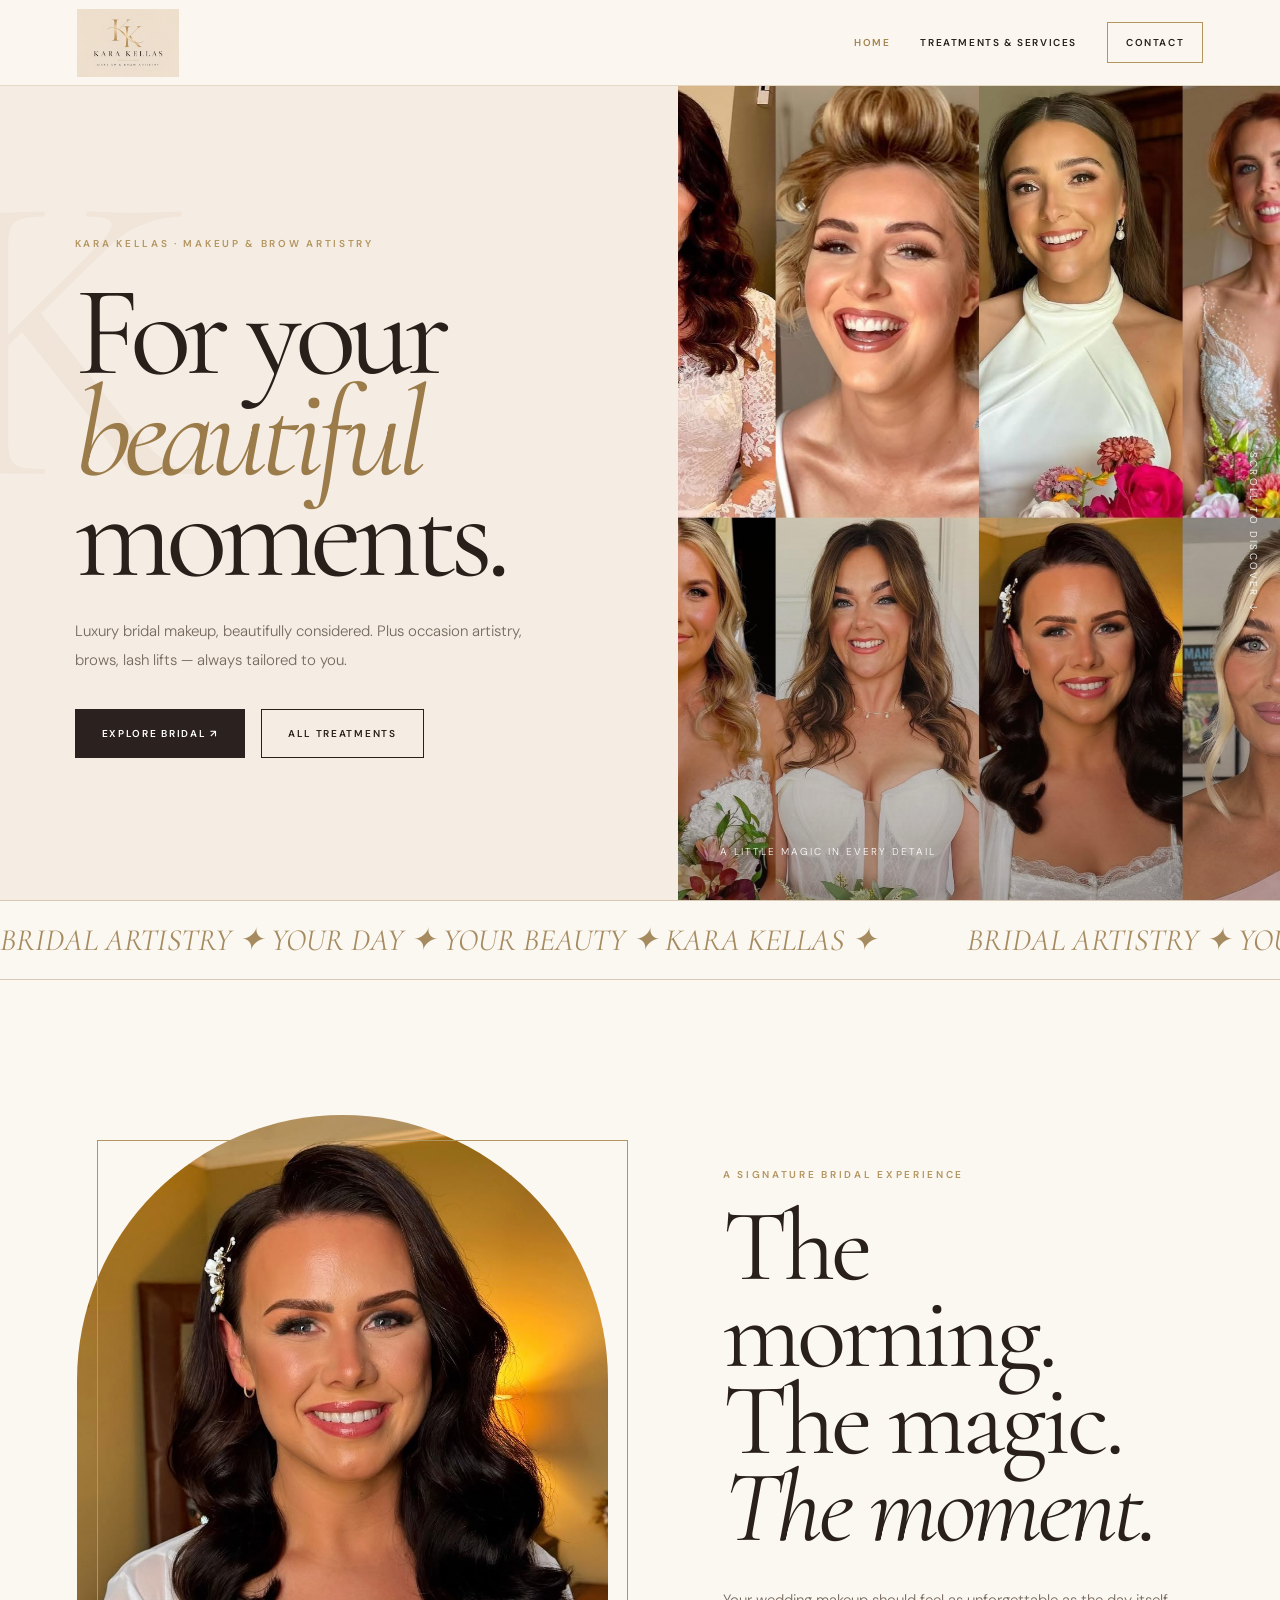
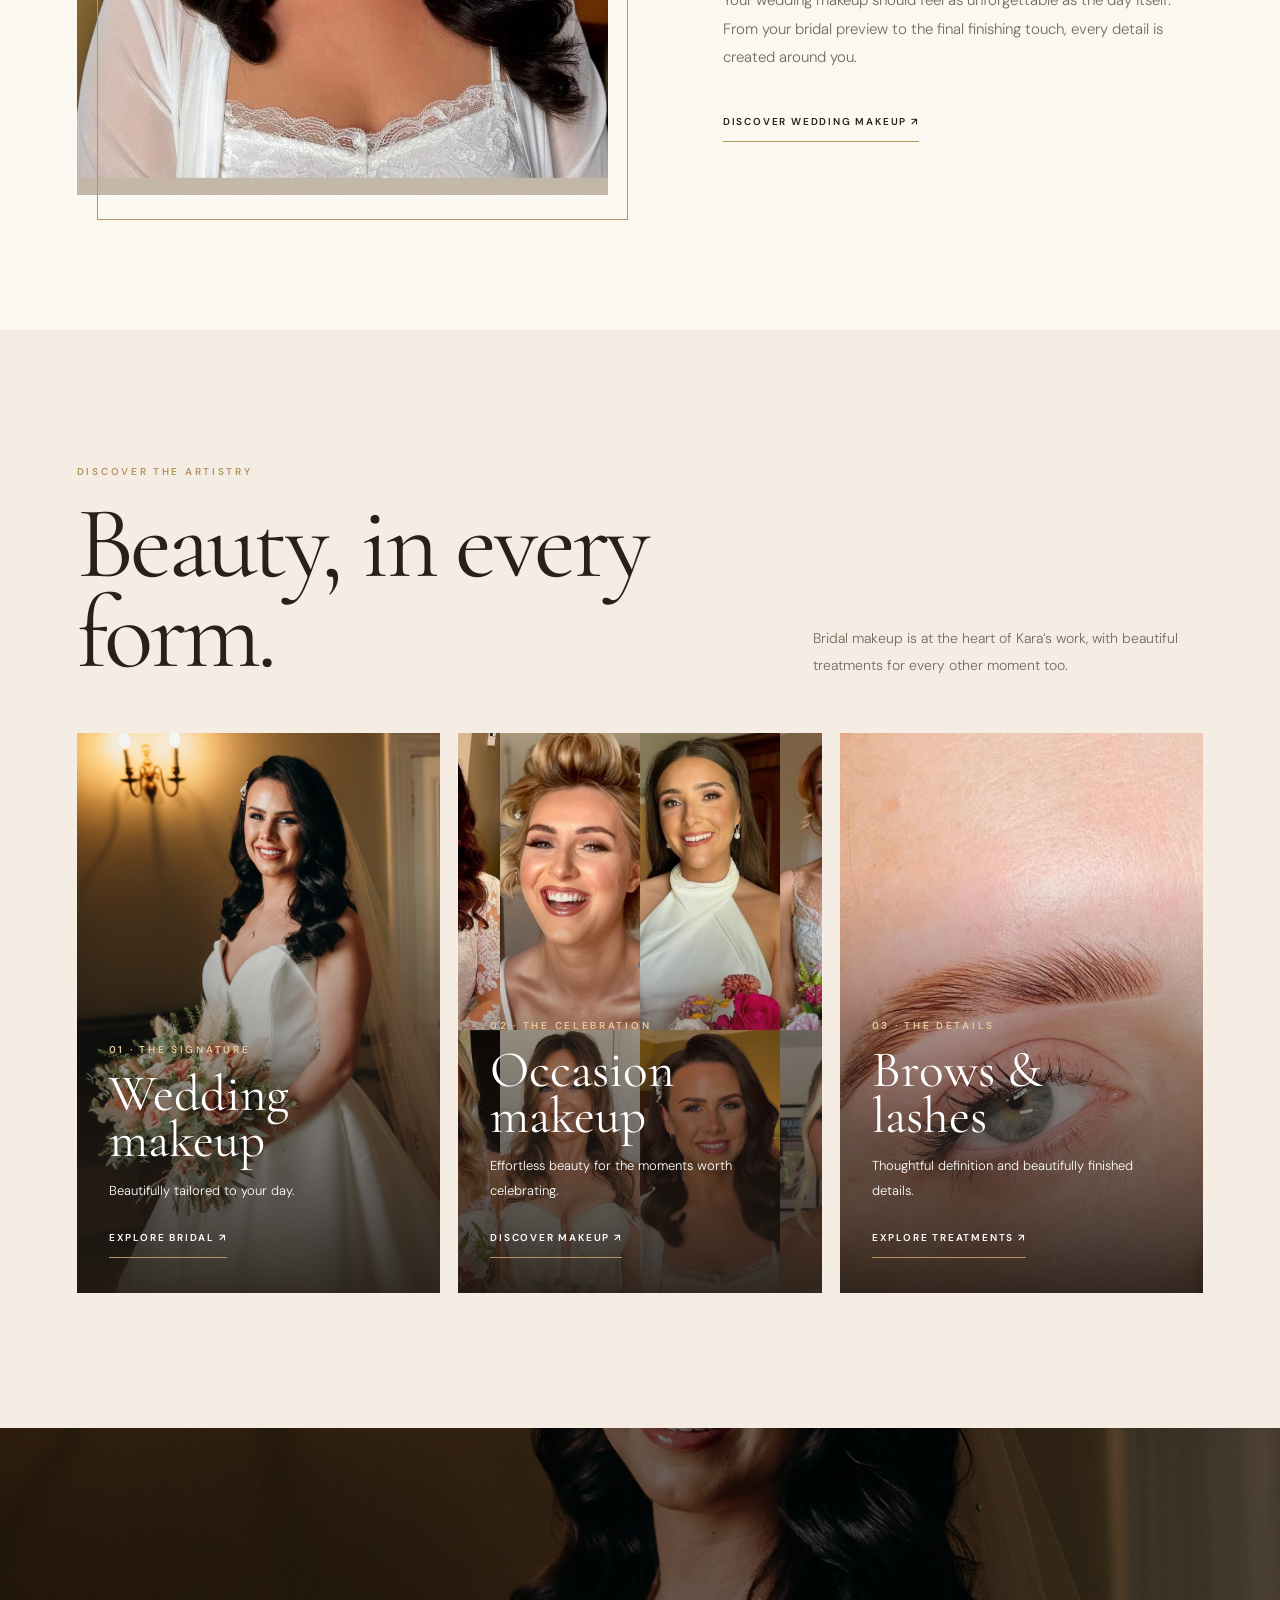
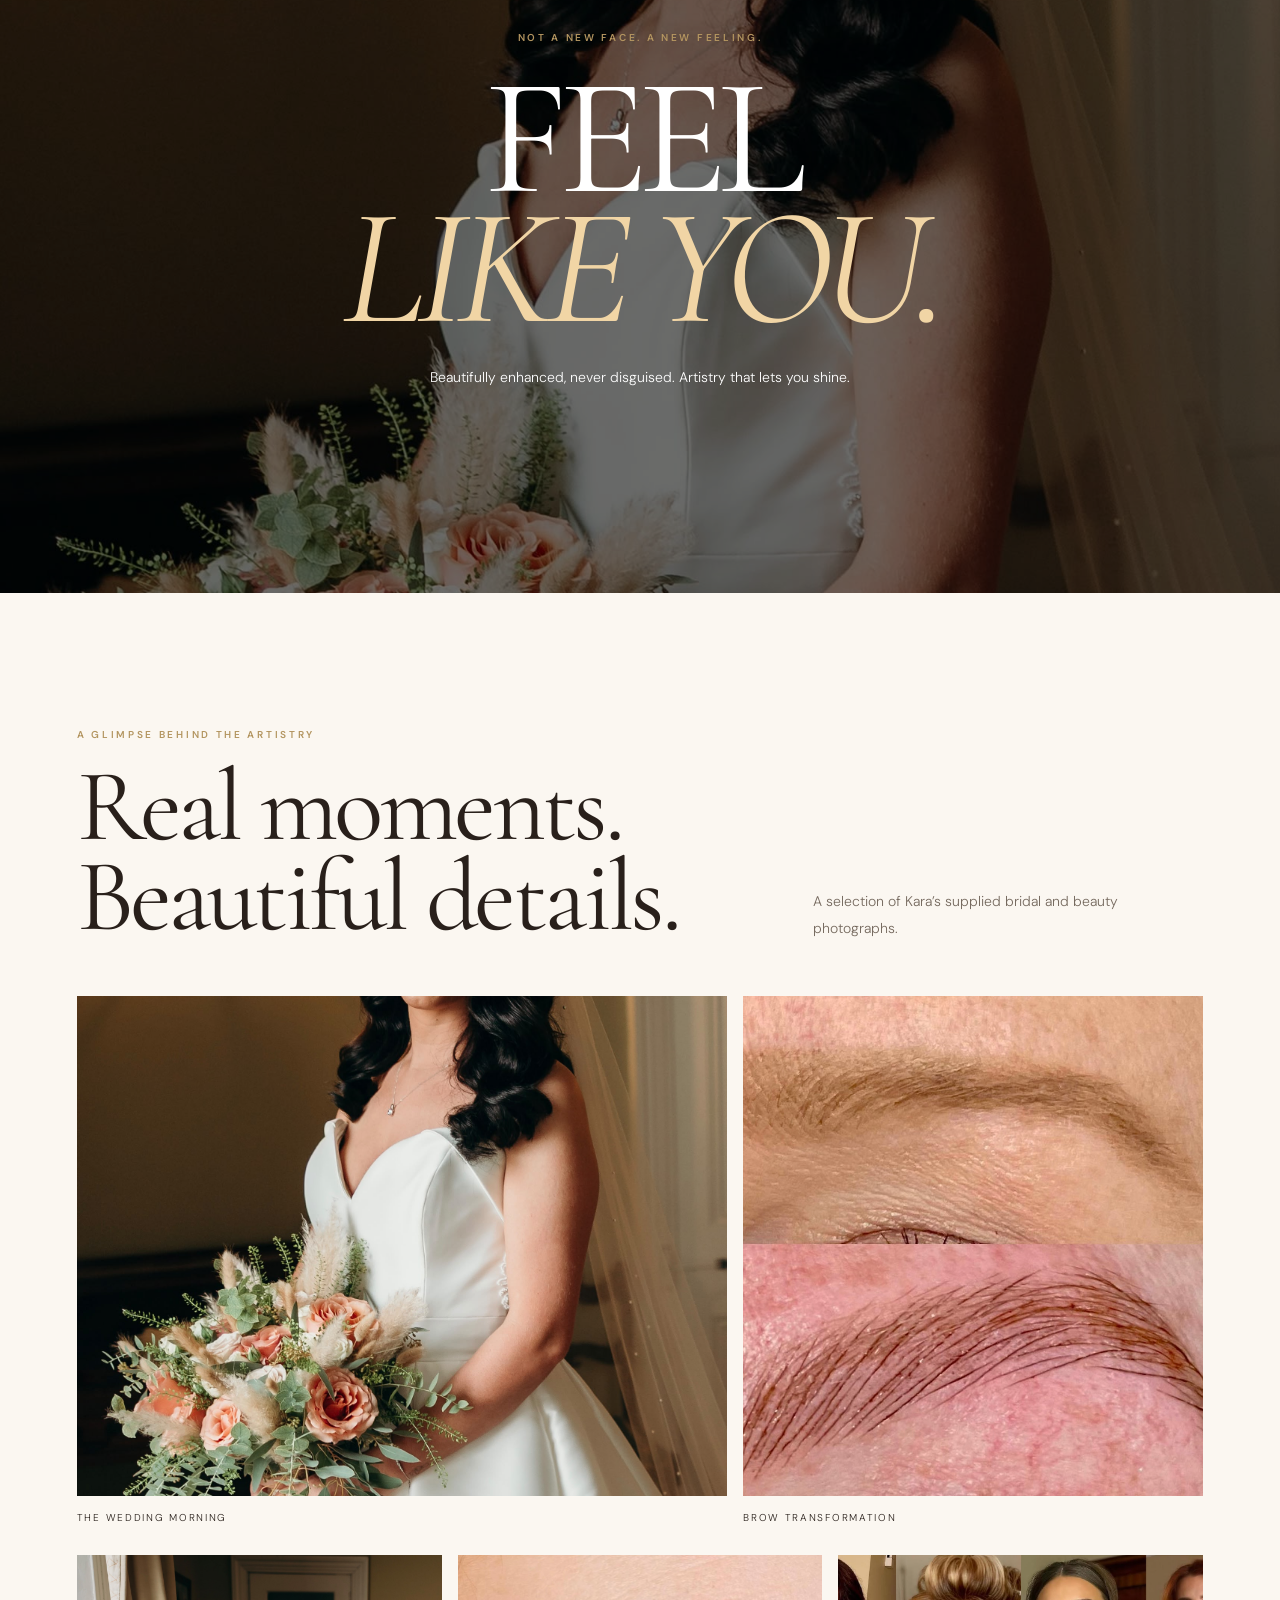
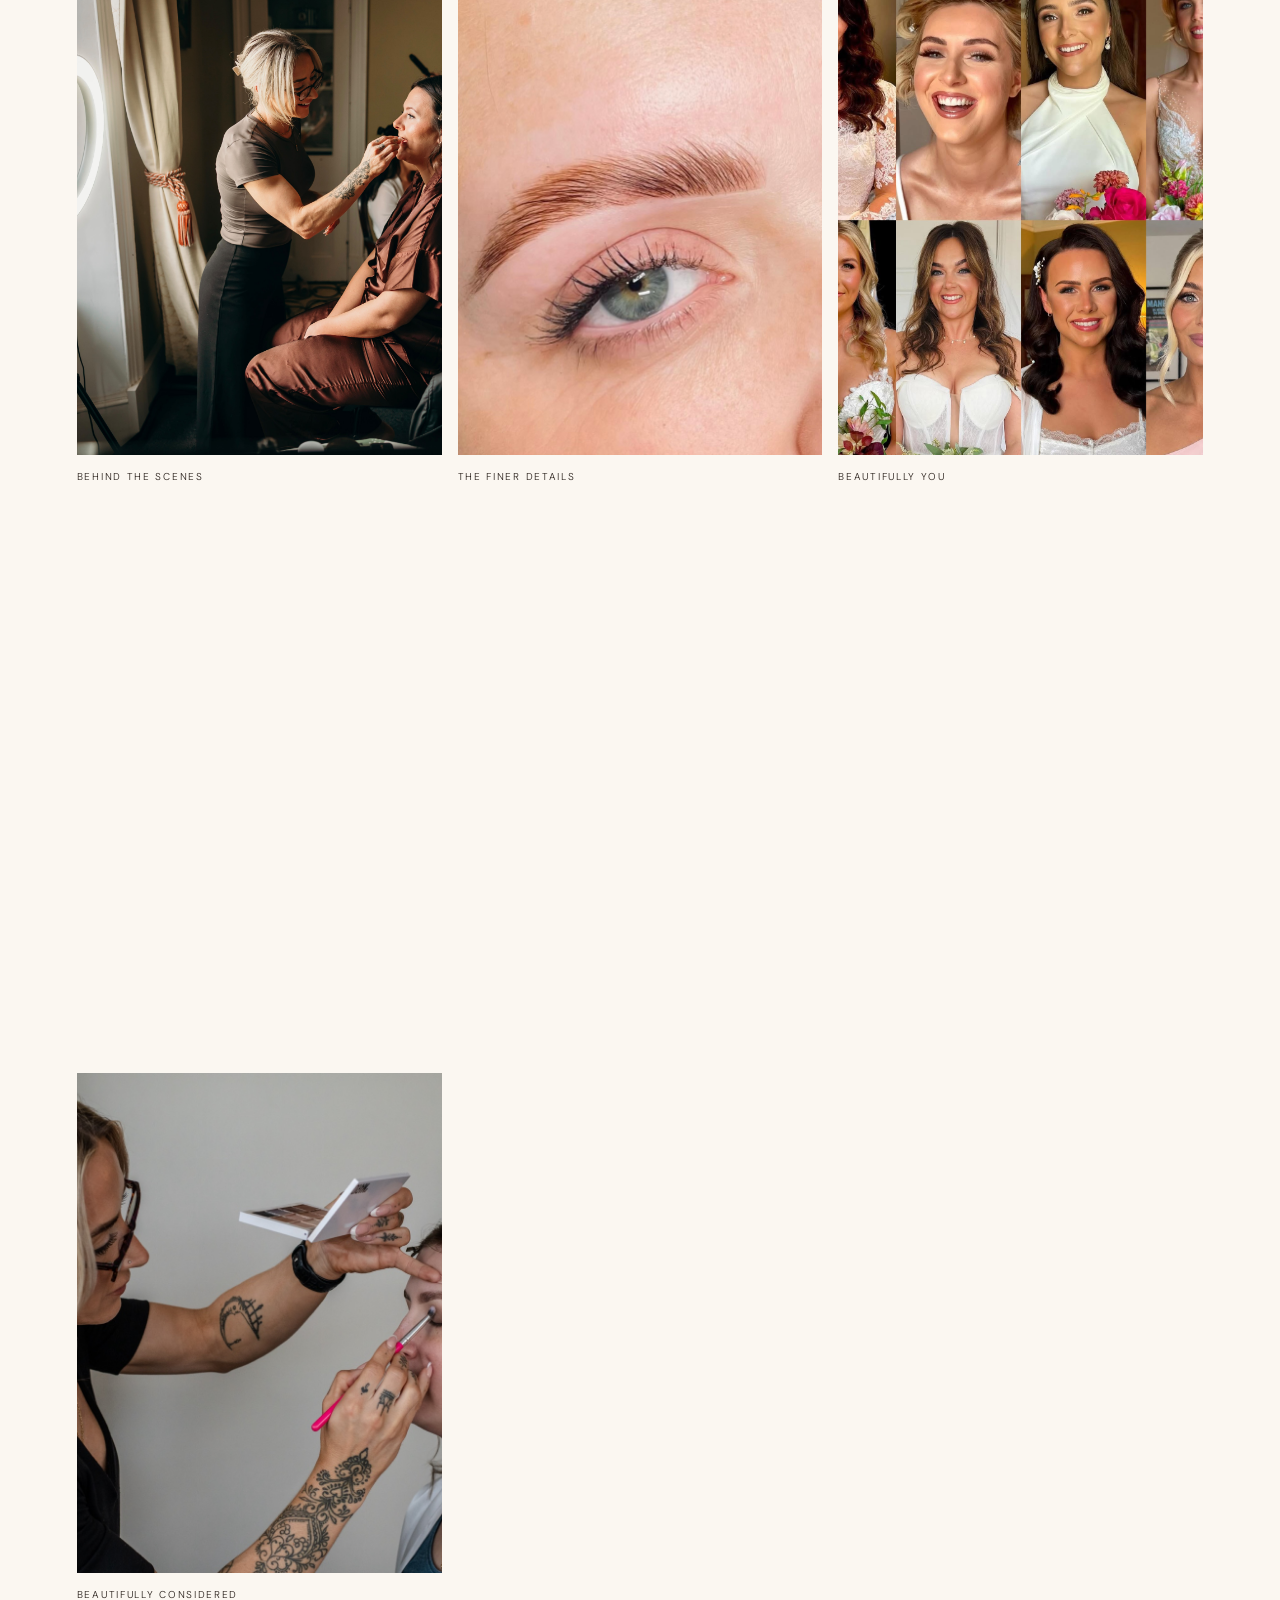
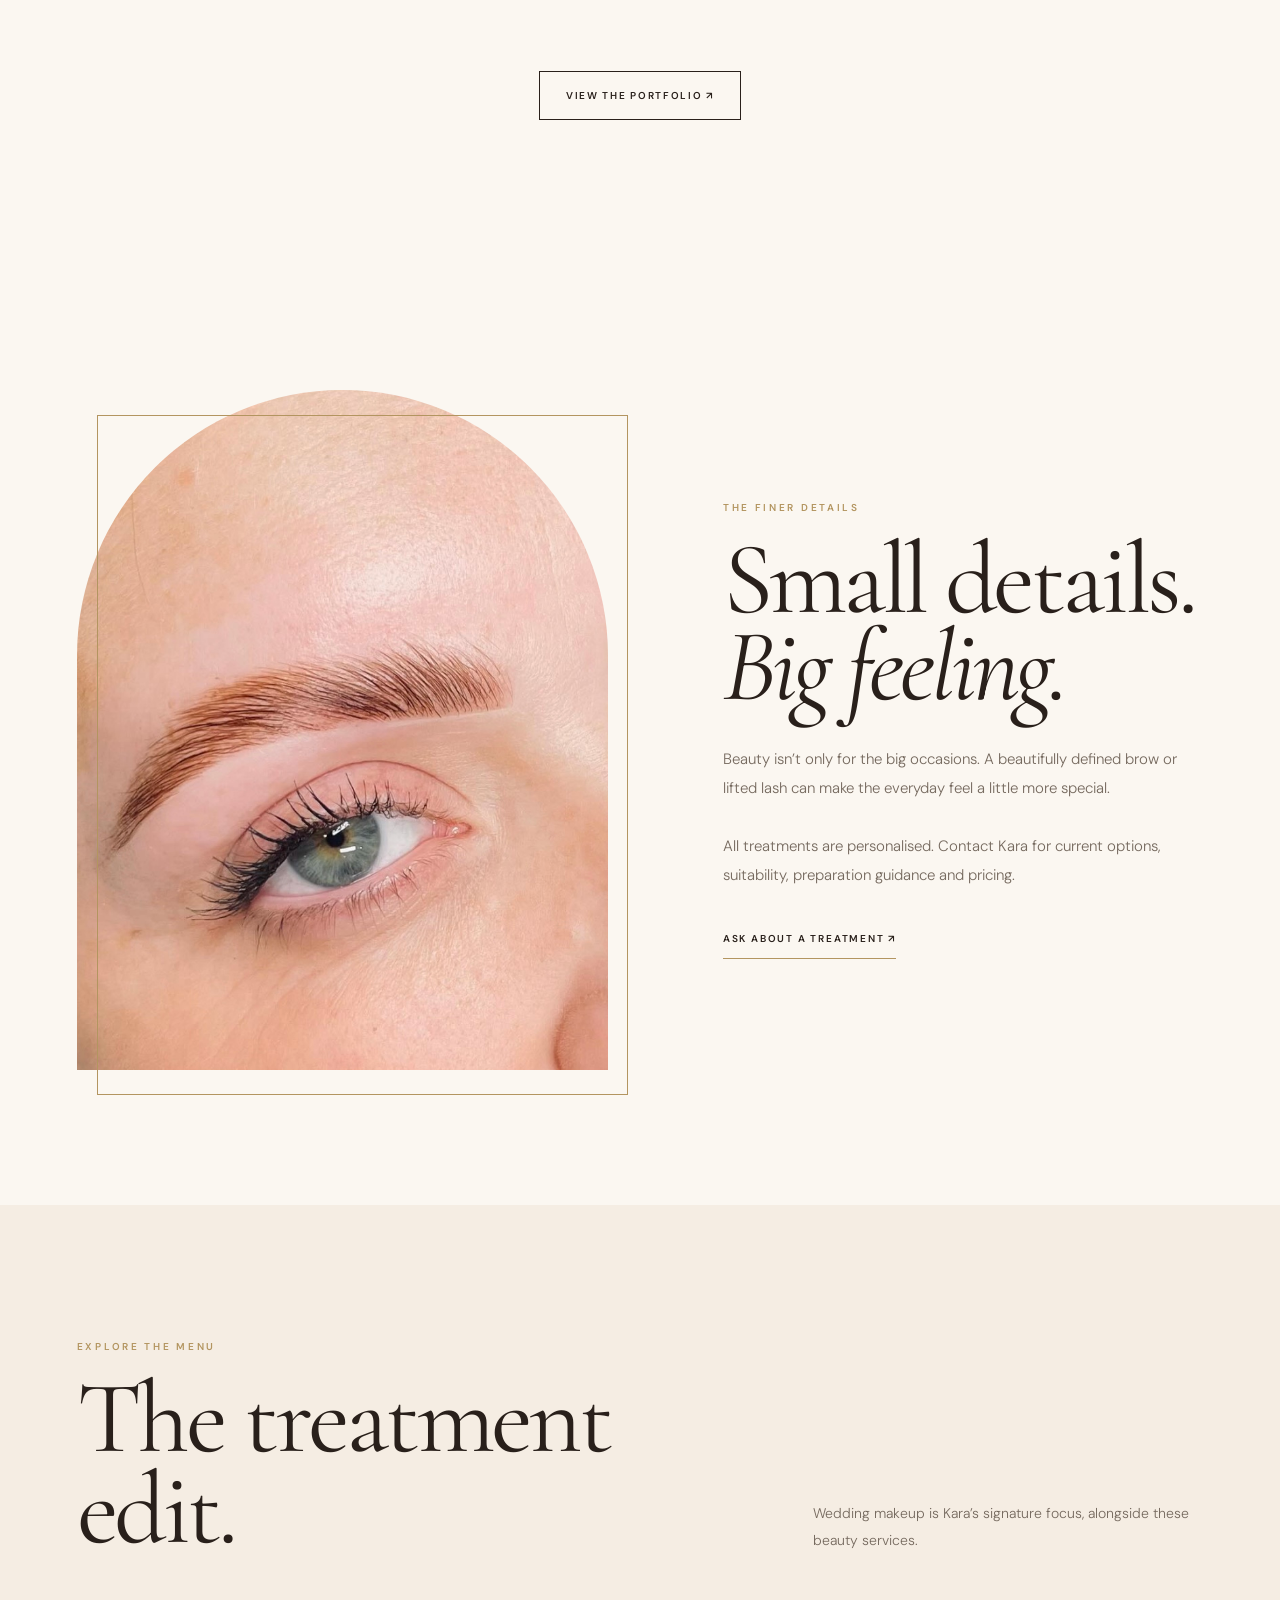
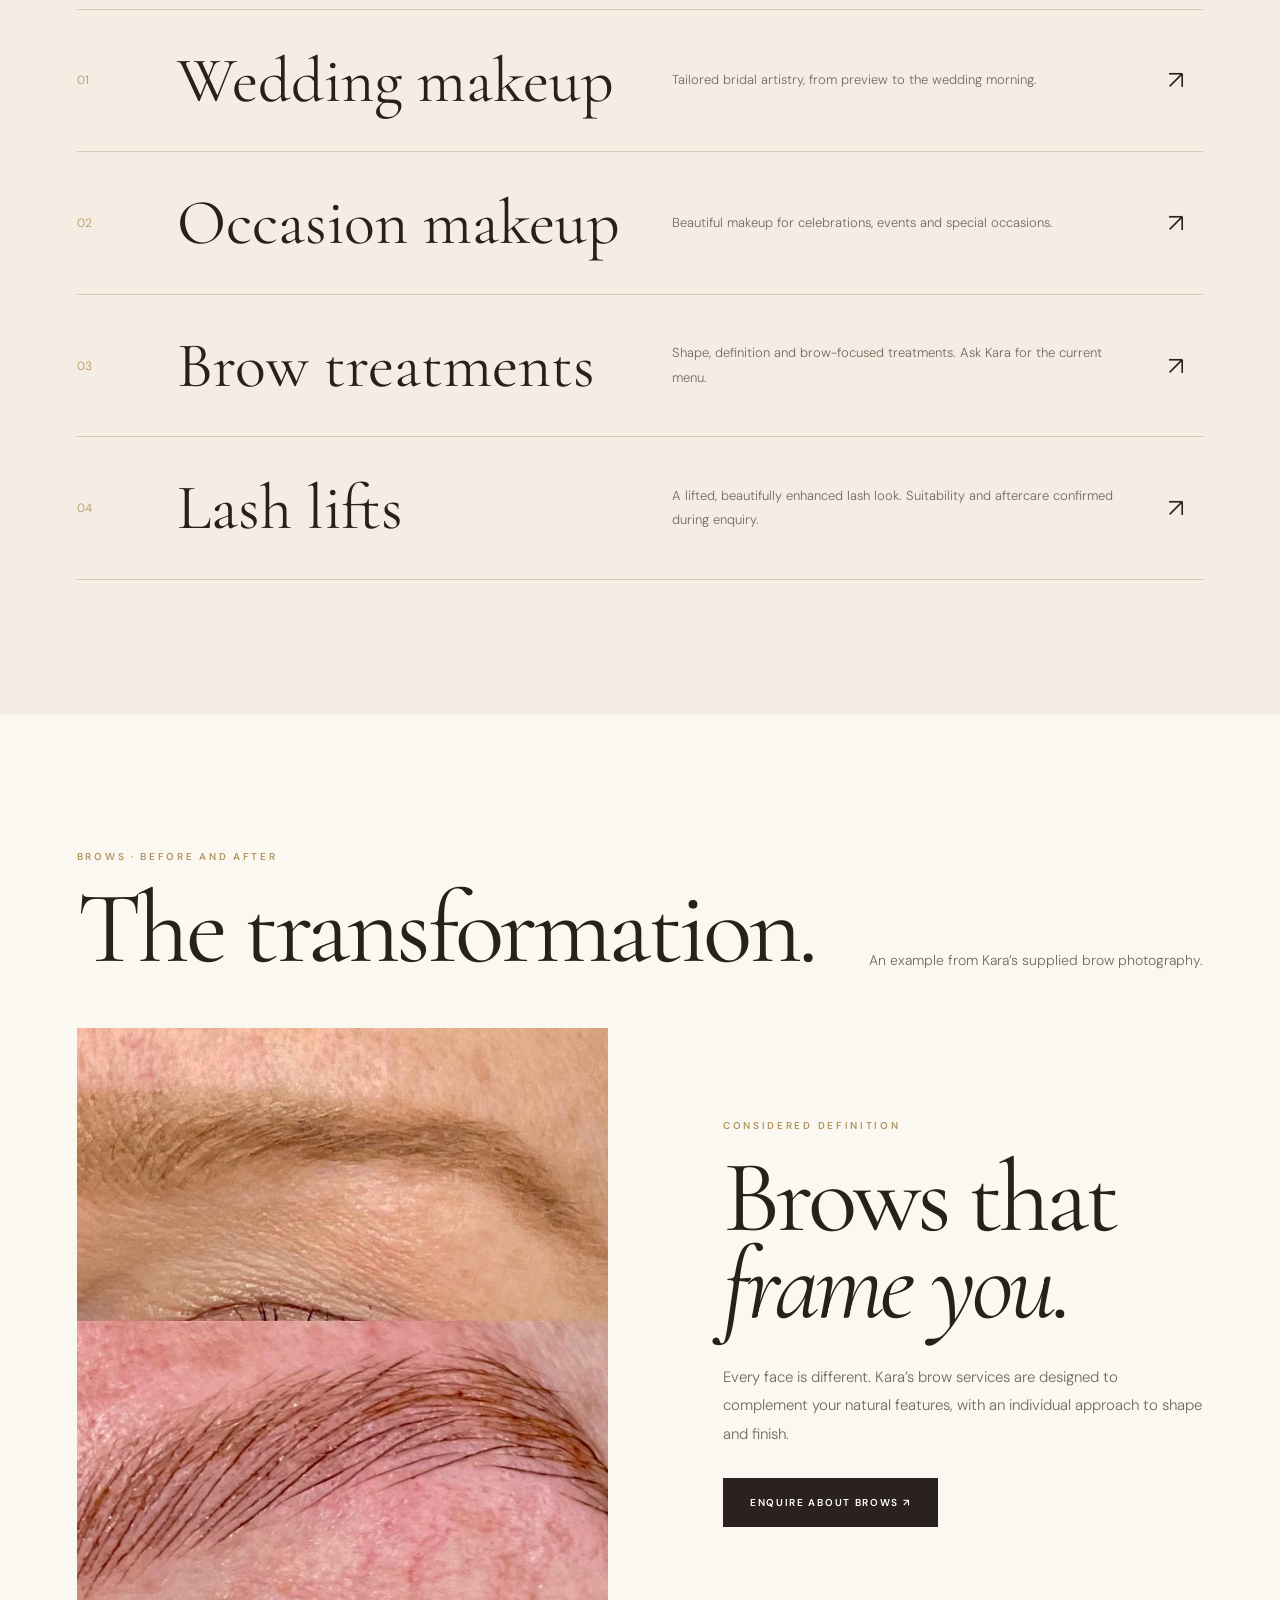
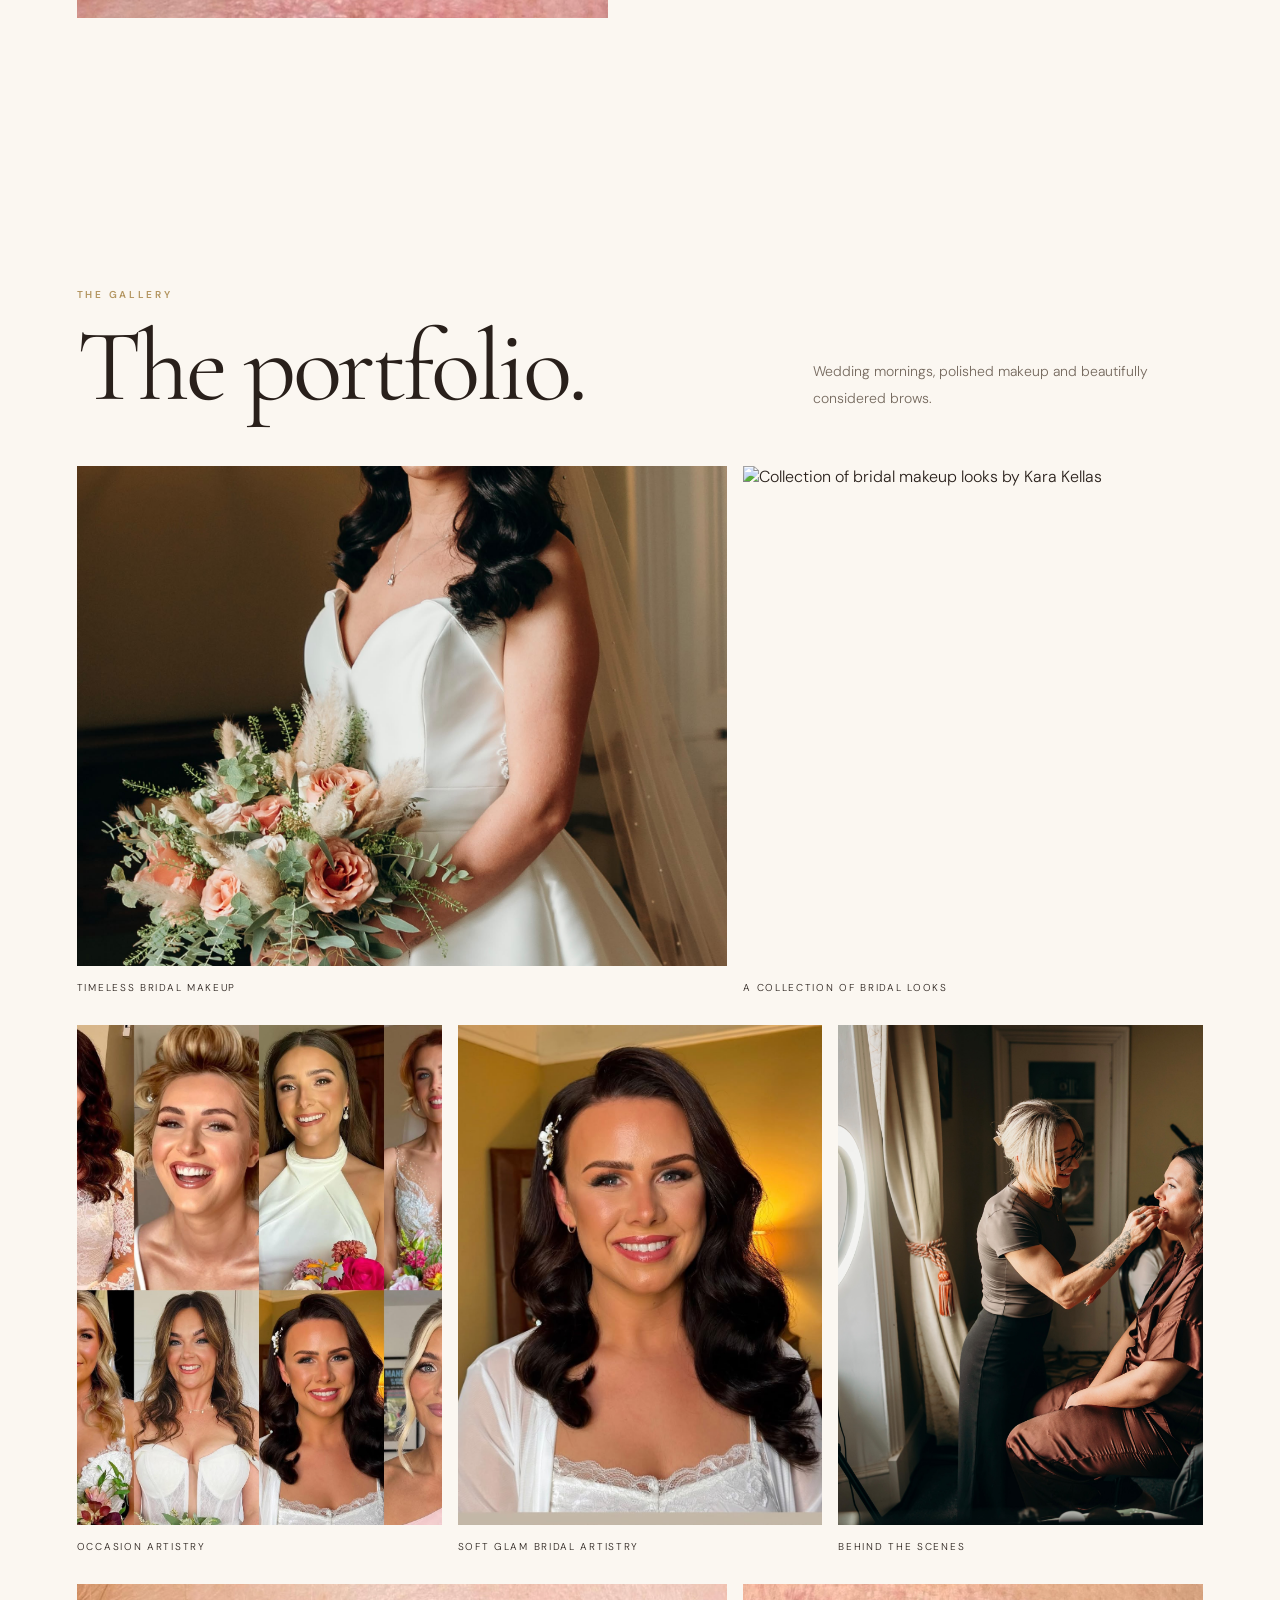
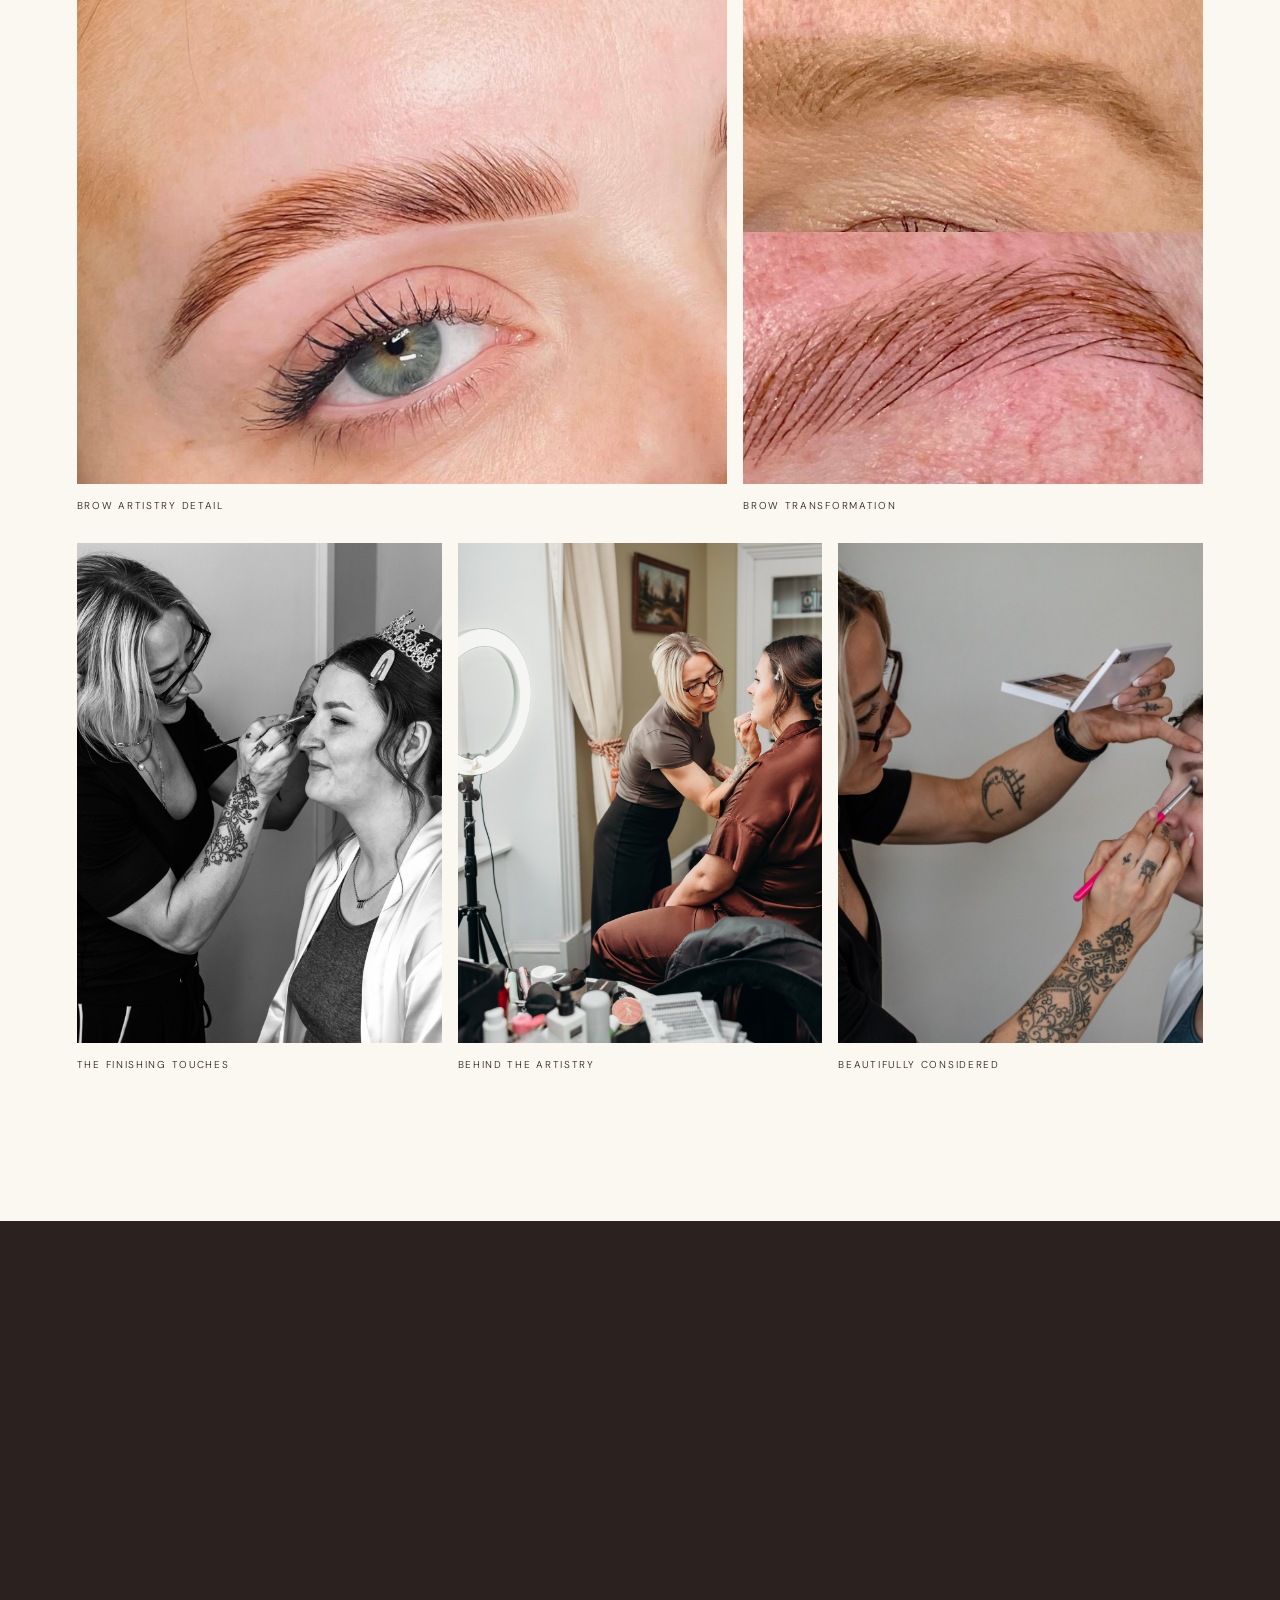
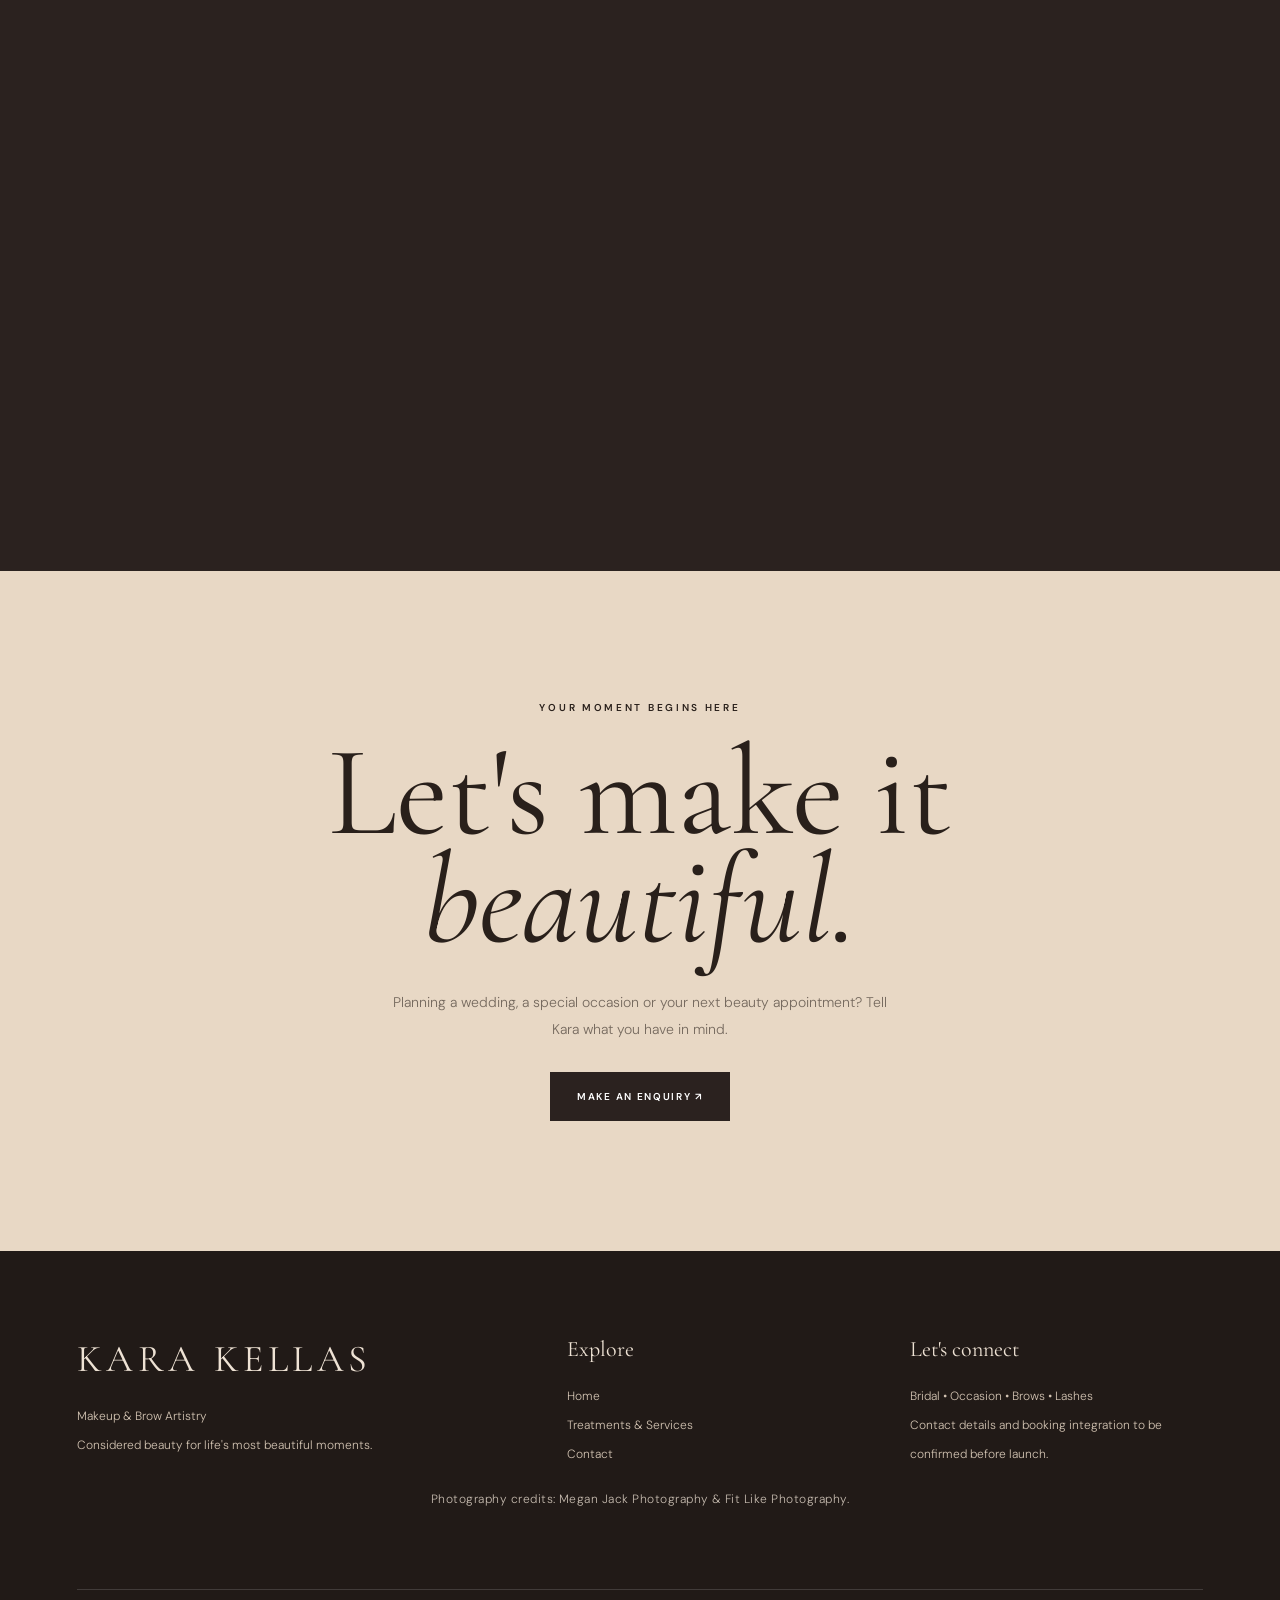
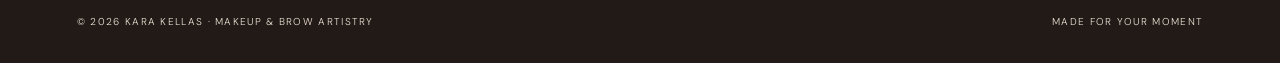
==== commit 704bf822: "Update hero image source for enhanced visual appeal" ====
--- a/index.html
+++ b/index.html
@@ -70,7 +70,7 @@
         <img
           alt="Bride with elegant bridal makeup and bouquet"
           loading="eager"
-          src="assets/new-portrait.jpg"
+          src="assets/kara-new-09.jpg"
         />
 
         <div class="hero-stamp">
